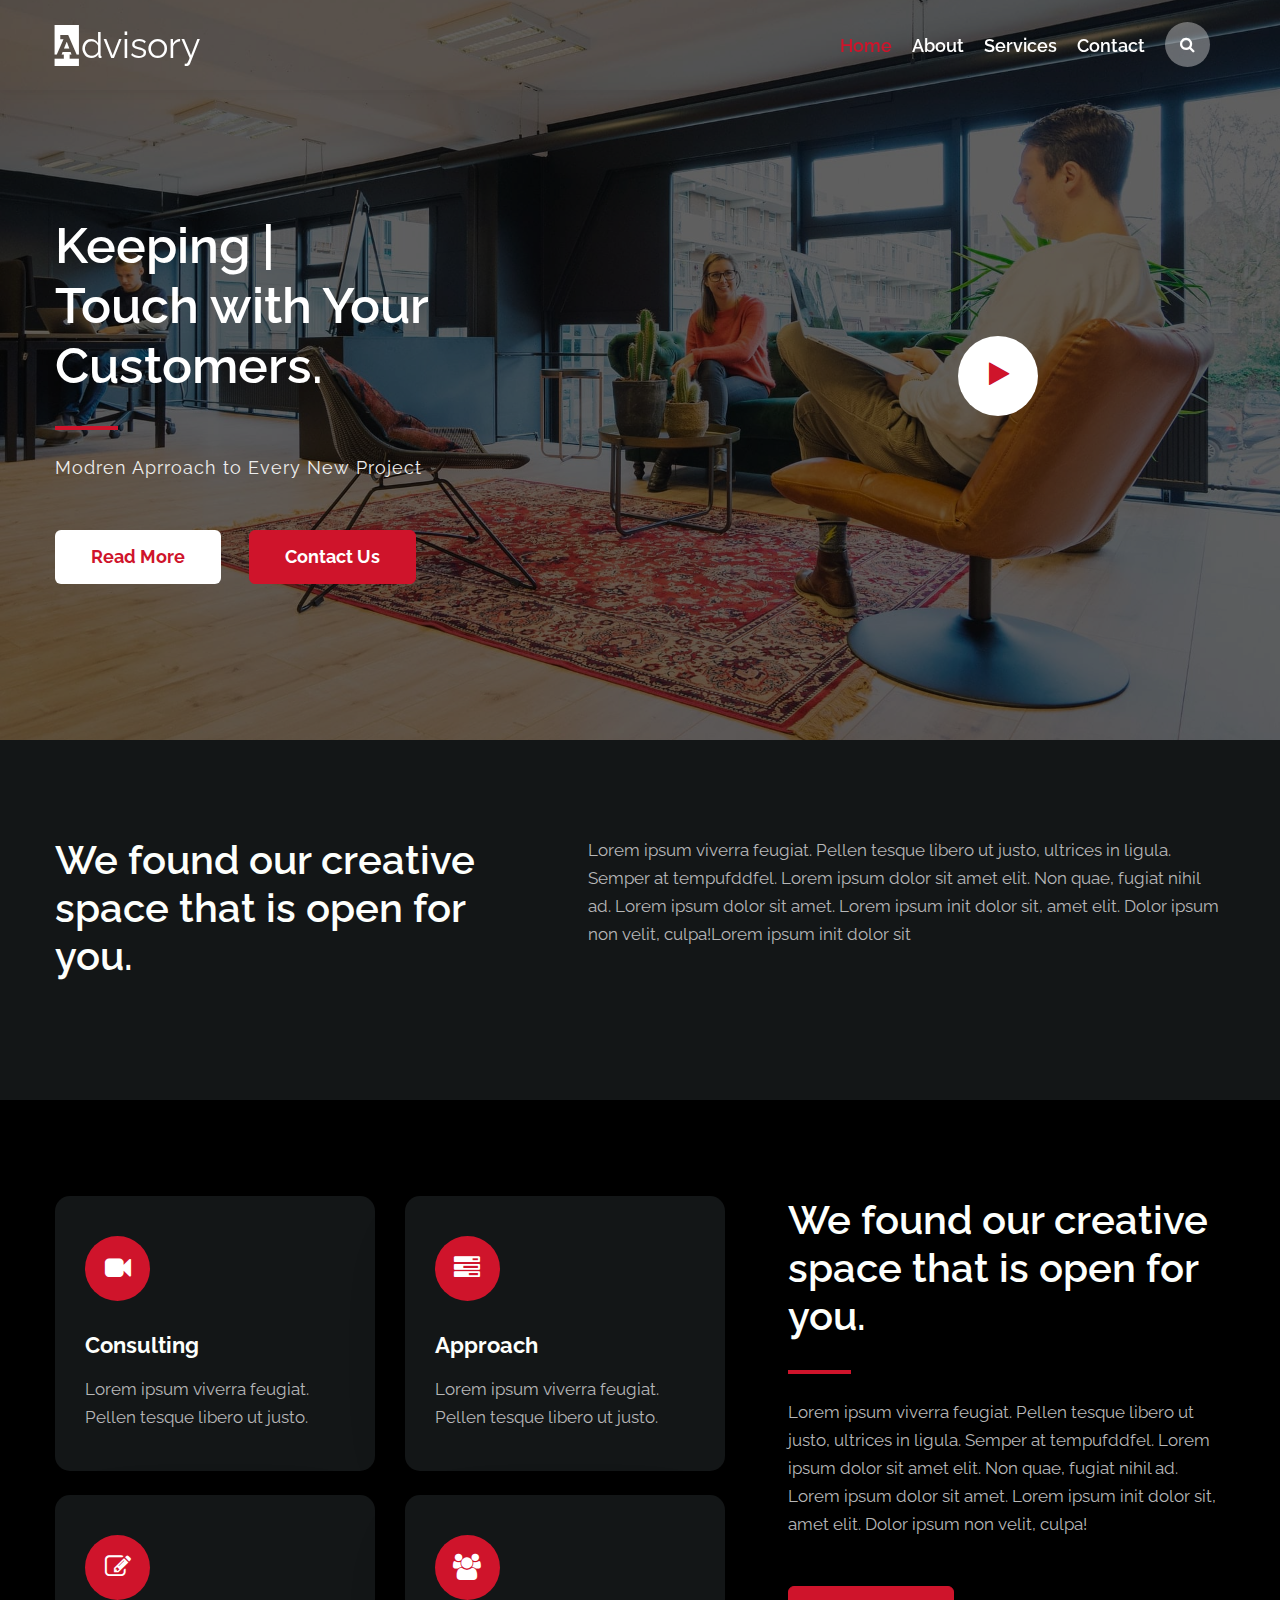
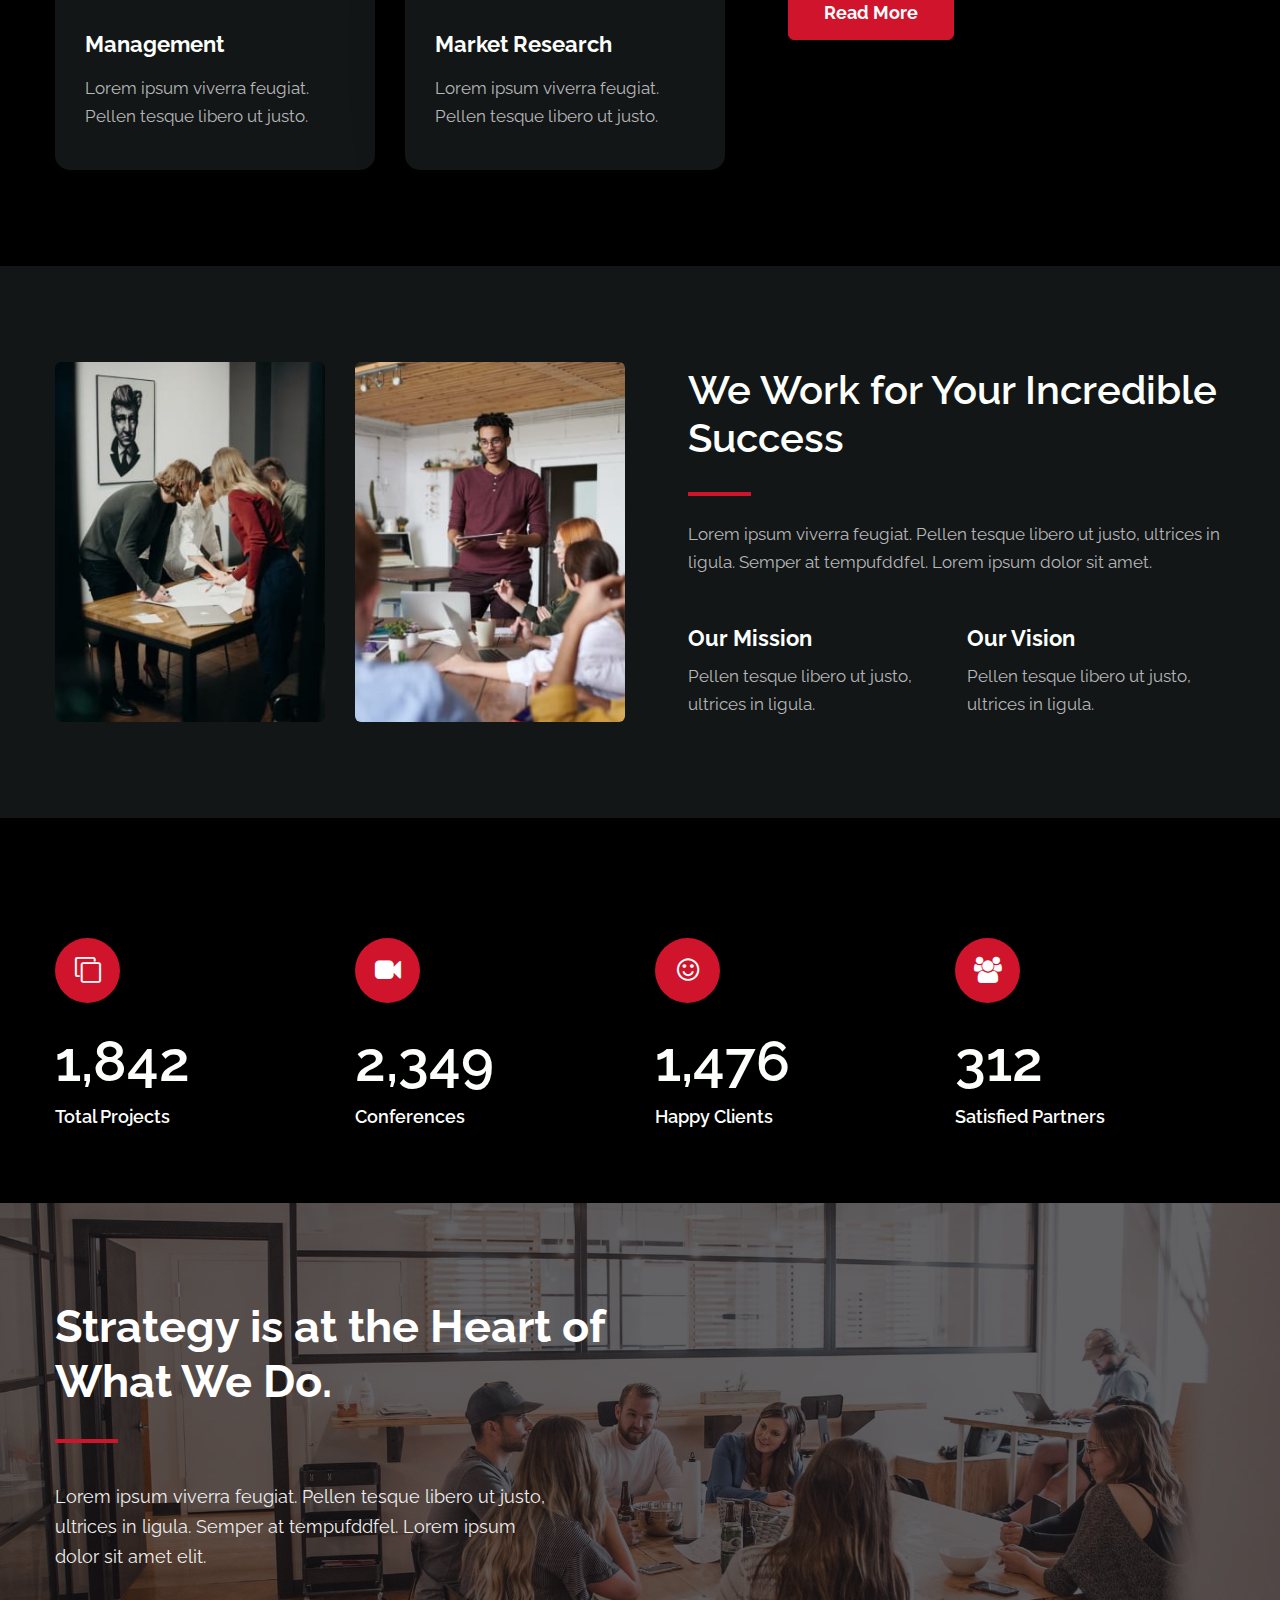
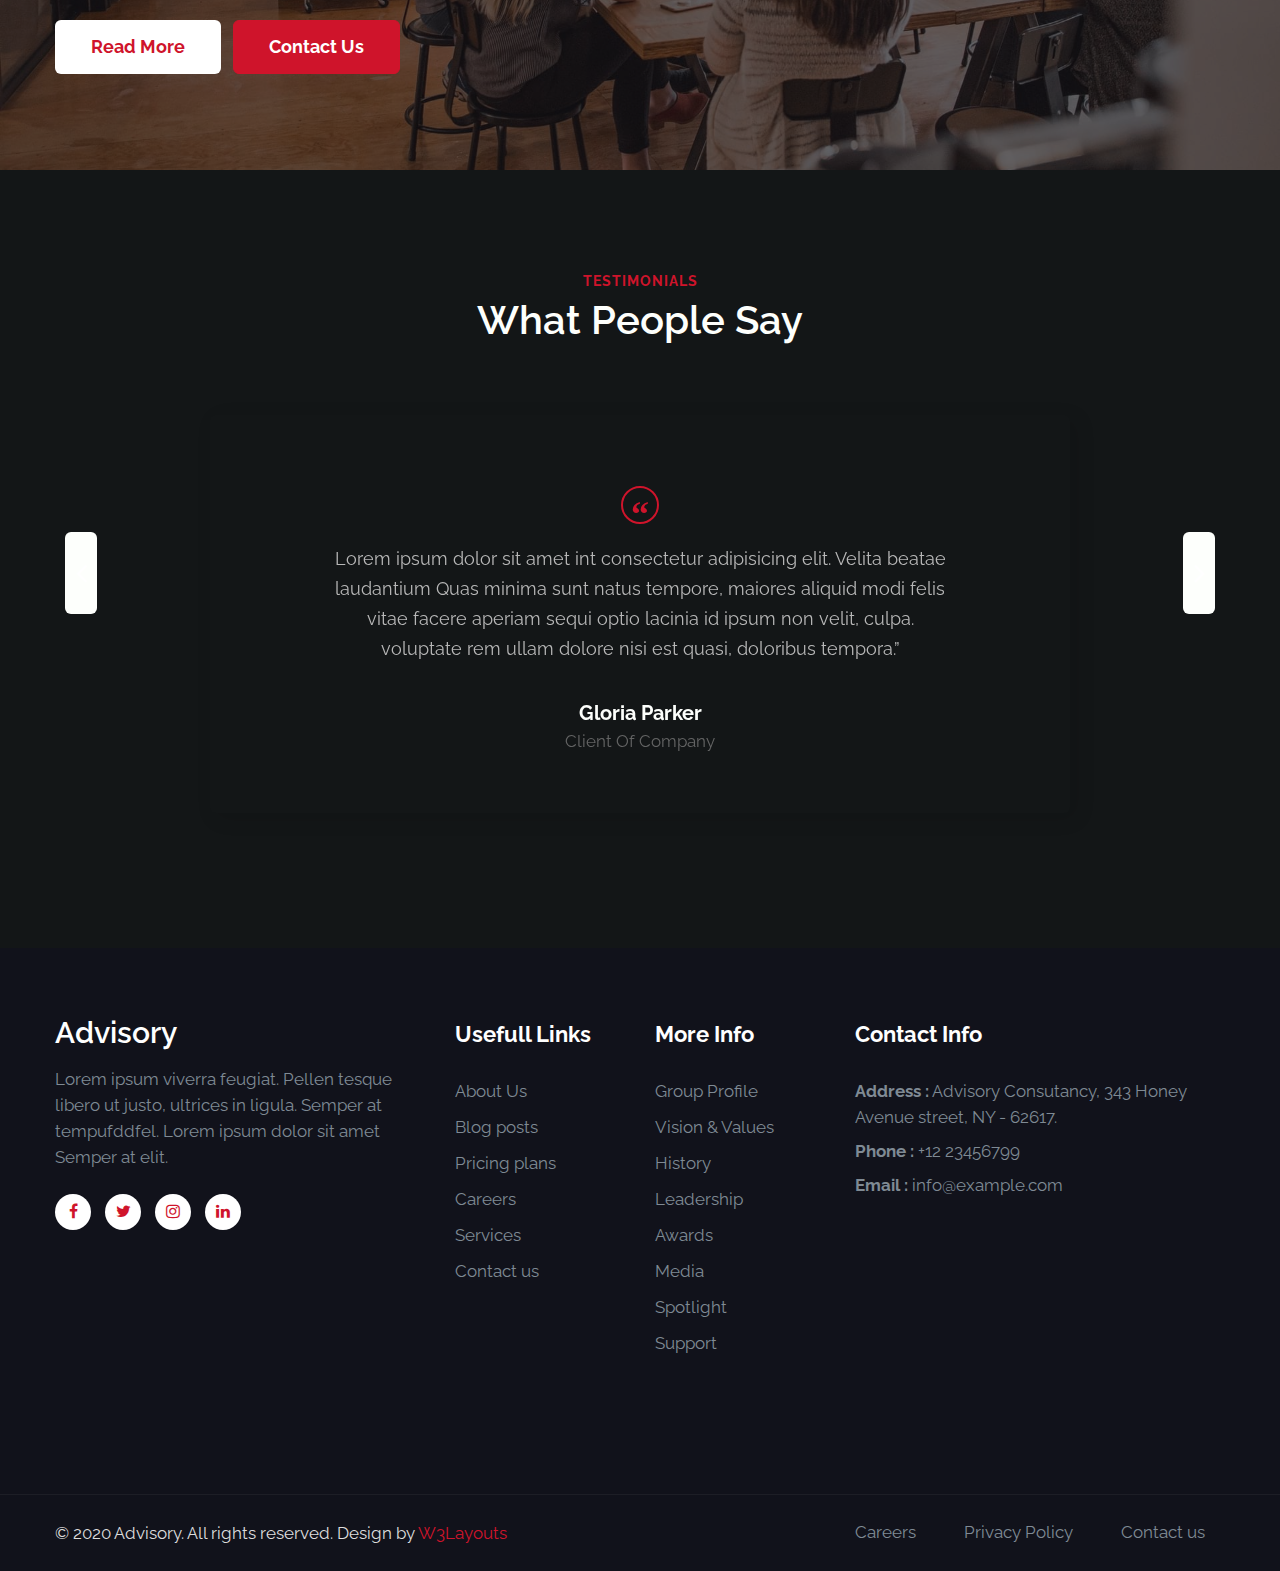
==== index.html @ 27f03f04 "se comenta la area de post" ====
<!--
Author: W3layouts
Author URL: http://w3layouts.com
-->
<!doctype html>
<html lang="en" data-theme="dark">

<head>
    <!-- Required meta tags -->
    <meta charset="utf-8">
    <meta name="viewport" content="width=device-width, initial-scale=1, shrink-to-fit=no">
    <title>Advisory a Corporate Category Bootstrap Responsive Website Template - Home : W3Layouts</title>
    <!--/google-fonts-->
    <link href="//fonts.googleapis.com/css2?family=Raleway:ital,wght@0,400;0,600;0,700;1,300;1,500&display=swap"
        rel="stylesheet">
    <link href="//fonts.googleapis.com/css2?family=Saira+Stencil+One&display=swap" rel="stylesheet">
    <link href="//fonts.googleapis.com/css2?family=Zilla+Slab+Highlight:wght@700&display=swap" rel="stylesheet">
    <!--//google-fonts-->
    <!-- Template CSS -->
    <link rel="stylesheet" href="assets/css/style-starter.css">

</head>

<body>
    <!--header-->
    <header id="site-header" class="fixed-top">
        <div class="container">
            <nav class="navbar navbar-expand-lg stroke px-0">
                <h1> <a class="navbar-brand" href="index.html">
                        <span class="hny-log">A</span>dvisory
                    </a></h1>
                <!-- if logo is image enable this   
    <a class="navbar-brand" href="#index.html">
        <img src="image-path" alt="Your logo" title="Your logo" style="height:35px;" />
    </a> -->
                <button class="navbar-toggler  collapsed bg-gradient" type="button" data-toggle="collapse"
                    data-target="#navbarTogglerDemo02" aria-controls="navbarTogglerDemo02" aria-expanded="false"
                    aria-label="Toggle navigation">
                    <span class="navbar-toggler-icon fa icon-expand fa-bars"></span>
                    <span class="navbar-toggler-icon fa icon-close fa-times"></span>
                </button>

                <div class="collapse navbar-collapse" id="navbarTogglerDemo02">
                    <ul class="navbar-nav ml-auto">
                        <li class="nav-item active">
                            <a class="nav-link" href="index.html">Home <span class="sr-only">(current)</span></a>
                        </li>
                        <li class="nav-item">
                            <a class="nav-link" href="about.html">About</a>
                        </li>
                        <li class="nav-item">
                            <a class="nav-link" href="services.html">Services</a>
                        </li>
                      
                        <li class="nav-item">
                            <a class="nav-link" href="contact.html">Contact</a>
                        </li>
                        <!--/search-right-->
                        <div class="search-right">
                            <a href="#search" title="search"><span class="fa fa-search" aria-hidden="true"></span></a>
                            <!-- search popup -->
                            <div id="search" class="pop-overlay">
                                <div class="popup">

                                    <form action="error.html" method="GET" class="search-box">
                                        <input type="search" placeholder="Enter Keyword" name="search"
                                            required="required" autofocus="">
                                        <button type="submit" class="btn"><span class="fa fa-search"
                                                aria-hidden="true"></span></button>
                                    </form>

                                </div>
                                <a class="close" href="#close">×</a>
                            </div>
                            <!-- /search popup -->
                        </div>
                        <!--//search-right-->
                    </ul>
                </div>
                <!-- toggle switch for light and dark theme -->
                <!-- se comenta la linea de cambio de tema, estableciemiedo por defecto el claro-->
                <!--<div class="cont-ser-position">
                    <nav class="navigation">
                        <div class="theme-switch-wrapper">
                            <label class="theme-switch" for="checkbox">
                                <input type="checkbox" id="checkbox">
                                <div class="mode-container">
                                    <i class="gg-sun"></i>
                                    <i class="gg-moon"></i>
                                </div>
                            </label>
                        </div>
                    </nav>
                </div>
            -->
                <!-- //toggle switch for light and dark theme -->
            </nav>
        </div>
    </header>
    <!--/header-->
    <!-- banner section -->
    <section id="home" class="w3l-banner py-5">
        <div class="container py-lg-5 py-md-4 mt-lg-0 mt-5">
            <div class="row align-items-center py-lg-5 py-4 mt-4">
                <div class="col-lg-6 col-sm-12 mt-lg-5">
                    <h3 class="mb-4 title">Keeping <span class="type-js"><span class="text-js">You in</span></span><br>
                        Touch with Your Customers.</h3>
                    <div class="separatorhny"></div>
                    <p>Modren Aprroach to Every New Project</p>

                    <div class="mt-md-5 mt-4 mb-lg-0 mb-4">
                        <a href="about.html" class="btn btn-style btn-white mr-lg-4 mr-sm-3"> Read More</a>
                        <a class="btn btn-primary btn-style" href="contact.html">Contact Us</a>


                    </div>
                </div>
                <div class="col-lg-5 offset-lg-1 col-md-8 col-sm-10 mt-lg-0 mt-5">
                    <div class="banner-play-w3 text-lg-center">
                        <!--//video-->
                        <a href="#small-dialog" class="popup-with-zoom-anim play-view text-center pl-3">
                            <span class="video-play-icon">
                                <span class="fa fa-play"></span>
                            </span>
                        </a>

                        <!-- dialog itself, mfp-hide class is required to make dialog hidden -->
                        <div id="small-dialog" class="zoom-anim-dialog mfp-hide">
                            <iframe src="https://player.vimeo.com/video/326582338" frameborder="0"
                                allow="autoplay; fullscreen" allowfullscreen></iframe>
                        </div>
                        <!--//video-->
                    </div>
                </div>
            </div>
        </div>
        </div>
    </section>
    <!-- //banner section -->
    <!-- /content-1-->
            <div class="content-1 py-5">
                <div class="container py-md-5">
                    <div class="row content-1-grids">
                        <div class="col-lg-5 content-1-left forms-25-info">
                            <div class="header-title">
                                <h3 class="hny-title mb-4">
                                    We found our creative space that is open for you.
                                </h3>
                            </div>
                        </div>
                        <div class="col-lg-7 content-1-right pl-lg-5 mt-lg-0 mt-4">
                            <p class="">Lorem ipsum viverra feugiat. Pellen tesque libero ut justo,
                                ultrices in ligula. Semper at tempufddfel. Lorem ipsum dolor sit amet
                                elit. Non quae, fugiat nihil ad. Lorem ipsum dolor sit amet. Lorem ipsum init
                                dolor sit, amet elit. Dolor ipsum non velit, culpa!Lorem ipsum init dolor sit
                            </p>
                        </div>
                    </div>
                </div>
            </div>
        <!-- //content-1-->
    <section class="w3l-bottom-grids-6 py-5" id="features">
        <div class="container py-lg-5 py-md-4">
            <div class="grids-area-hny main-cont-wthree-fea row">
                <div class="col-lg-7 features-lefthny">
                    <div class="row">
                        <!-- /feature-left-->
                        <div class="col-md-6 grids-feature">
                            <div class="area-box">
                                <span class="fa fa-video-camera"></span>
                                <h4><a href="#feature" class="title-head">Consulting</a></h4>
                                <p class="mt-3">Lorem ipsum viverra feugiat. Pellen tesque libero ut justo.</p>
                            </div>
                        </div>
                        <div class="col-md-6 grids-feature mt-sm-0 mt-4">
                            <div class="area-box">
                                <span class="fa fa-tasks"></span>
                                <h4><a href="#feature" class="title-head">Approach</a></h4>
                                <p class="mt-3">Lorem ipsum viverra feugiat. Pellen tesque libero ut justo.</p>
                            </div>
                        </div>
                        <div class="col-md-6 grids-feature mt-4">
                            <div class="area-box">

                                <span class="fa fa-pencil-square-o"></span>
                                <h4><a href="#feature" class="title-head">Management</a></h4>
                                <p class="mt-3">Lorem ipsum viverra feugiat. Pellen tesque libero ut justo.</p>
                            </div>
                        </div>
                        <div class="col-md-6 grids-feature mt-4">
                            <div class="area-box">

                                <span class="fa fa-users"></span>
                                <h4><a href="#feature" class="title-head">Market Research</a></h4>
                                <p class="mt-3">Lorem ipsum viverra feugiat. Pellen tesque libero ut justo.</p>
                            </div>
                        </div>
                    </div>
                    <!-- //feature-left-->
                </div>
                <div class="col-lg-5 features-rightthny mt-lg-0 mt-5 pl-lg-5">
                    <h3 class="hny-title mb-4">We found our creative space that is open for you.</h3>
                    <div class="separatorhny"></div>
                    <p>Lorem ipsum viverra feugiat. Pellen tesque libero ut justo,
                        ultrices in ligula. Semper at tempufddfel. Lorem ipsum dolor sit amet
                        elit. Non quae, fugiat nihil ad. Lorem ipsum dolor sit amet. Lorem ipsum init
                        dolor sit, amet elit. Dolor ipsum non velit, culpa!</p>
                    <a class="btn btn-primary btn-style mt-md-5 mt-4" href="about.html">Read More</a>
                </div>

            </div>
        </div>
    </section>
    <!-- //bottom-grids-->
    <section class="w3l-servicesblock py-5" id="about">
        <div class="container py-lg-5 py-md-3">
          <div class="row">
            <div class="col-lg-3 col-6 left-wthree-img">
                <img src="assets/images/s1.jpg" alt="" class="img-fluid radius-image">
              </div>
              <div class="col-lg-3 col-6 left-wthree-img">
                <img src="assets/images/s2.jpg" alt="" class="img-fluid radius-image">
              </div>
            <div class="col-lg-6 about-right-faq align-self mt-lg-0 mt-sm-5 mt-4 pl-lg-5">
              <h3 class="hny-title mb-4">We Work for Your Incredible Success</h3>
              <div class="separatorhny"></div>
              <p class="">Lorem ipsum viverra feugiat. Pellen tesque libero ut justo,
                ultrices in ligula. Semper at tempufddfel. Lorem ipsum dolor sit amet.</p>
              <div class="two-grids mt-md-0 mt-md-5 mt-4">
                <div class="grids_info">
                  <h4>Our Mission</h4>
                  <p class="">Pellen tesque libero ut justo,
                    ultrices in ligula.</p>
                </div>
                <div class="grids_info">
                  <h4>Our Vision</h4>
                  <p class="">Pellen tesque libero ut justo,
                    ultrices in ligula.</p>
                </div>
              </div>
            </div>
          </div>
        </div>
      </section>
    <!-- stats -->
    <section class="w3_stats py-5" id="stats">
        <div class="container py-md-4">
            <div class="w3-stats">
                <div class="row">
                    <div class="col-md-3 col-6">
                        <div class="counter">
                            <span class="fa fa-clone"></span>
                            <div class="timer count-title count-number mt-3" data-to="15100" data-speed="1500"></div>
                            <p class="count-text">Total Projects</p>
                        </div>
                    </div>
                    <div class="col-md-3 col-6">
                        <div class="counter">
                            <span class="fa fa-video-camera"></span>
                            <div class="timer count-title count-number mt-3" data-to="19256" data-speed="1500"></div>
                            <p class="count-text ">Conferences</p>
                        </div>
                    </div>
                    <div class="col-md-3 col-6">
                        <div class="counter">
                            <span class="fa fa-smile-o"></span>
                            <div class="timer count-title count-number mt-3" data-to="12100" data-speed="1500"></div>
                            <p class="count-text">Happy Clients</p>
                        </div>
                    </div>
                    <div class="col-md-3 col-6">
                        <div class="counter">
                            <span class="fa fa-users"></span>
                            <div class="timer count-title count-number mt-3" data-to="2560" data-speed="1500"></div>
                            <p class="count-text">Satisfied
                                Partners</p>
                        </div>
                    </div>
                </div>
            </div>
        </div>
    </section>
    <!-- //stats -->
    <!--blog post-->
    <!--comento blogpost debido a que no tiene ninguna funcionalidad ya que esta ligada a la funcion del cms de wordpress-->
    <!--
    <div class="w3l-homeblog py-5" id="homeblog">
        <div class="container py-lg-5 py-md-4">
            <h6 class="sub-titlehny text-center">Blog posts</h6>
            <h3 class="hny-title mb-md-5 mb-4 pb-md-0 pb-2 text-center">Take Charge Of Your Life</h3>
            <div class="row top-pics">
                <div class="col-lg-6 col-md-6">
                    <div class="top-pic1">
                        <div class="card-body blog-details">
                            <p>News</p>
                            <a href="blog-single.html" class="blog-desc">We Work for Your Incredible Success
                            </a>
                            <div class="author align-items-center">
                                <img src="assets/images/admin.jpg" alt="" class="img-fluid rounded-circle">
                                <ul class="blog-meta">
                                    <li class="meta-item blog-lesson">
                                        <span class="meta-value"> Aug 13, 2020 </span>. <span
                                            class="meta-value ml-2"><span class="fa fa-clock-o"></span> 1 min</span>
                                    </li>
                                </ul>
                            </div>
                        </div>
                    </div>
                </div>
                <div class="col-lg-6 mt-md-0 mt-4">
                    <div class="row">
                        <div class="col-md-6 top-1">
                            <div class="top-pic2">
                                <div class="card-body blog-details">
                                    <p>News</p>
                                    <a href="blog-single.html" class="blog-desc">Lorem ipsum dolor sit amet
                                    </a>
                                    <div class="author align-items-center">
                                        <img src="assets/images/admin.jpg" alt="" class="img-fluid rounded-circle">
                                        <ul class="blog-meta">
                                            <li class="meta-item blog-lesson">
                                                <span class="meta-value"> Aug 13, 2020 </span>. <span
                                                    class="meta-value ml-2"><span class="fa fa-clock-o"></span> 1
                                                    min</span>
                                            </li>
                                        </ul>
                                    </div>
                                </div>
                            </div>
                        </div>
                        <div class="col-md-6 top-1 mt-md-0 mt-4">
                            <div class="top-pic3">
                                <div class="card-body blog-details">
                                    <p>News</p>
                                    <a href="blog-single.html" class="blog-desc">Lorem ipsum dolor sit amet
                                    </a>
                                    <div class="author align-items-center">
                                        <img src="assets/images/admin.jpg" alt="" class="img-fluid rounded-circle">
                                        <ul class="blog-meta">
                                            <li class="meta-item blog-lesson">
                                                <span class="meta-value"> Aug 13, 2020 </span>. <span
                                                    class="meta-value ml-2"><span class="fa fa-clock-o"></span> 1
                                                    min</span>
                                            </li>
                                        </ul>
                                    </div>
                                </div>
                            </div>
                        </div>
                    </div>
                </div>

                <div class="readhny-btm text-center mx-auto mt-md-4">
                    <a class="btn btn-primary btn-style mt-md-5 mt-4" href="about.html">Read More</a>
                </div>
            </div>
        </div>
    </div>
-->
        <!-- middle -->
        <div class="middle py-5">
            <div class="container py-md-4">
                <div class="welcome-left text-left py-lg-4">
                    <h3 class="hny-title mb-4">Strategy is at the
                        Heart of What We Do.</h3>
                    <div class="separatorhny"></div>
                    <p class="pr-lg-5 mr-lg-5">Lorem ipsum viverra feugiat. Pellen tesque libero ut justo, ultrices in
                        ligula. Semper at
                        tempufddfel. Lorem ipsum dolor sit amet elit.</p>
                    <a href="about.html" class="btn btn-style btn-white mt-sm-5 mt-4 mr-2">Read More</a>
                    <a href="contact.html" class="btn btn-style btn-primary mt-sm-5 mt-4">Contact Us</a>
                </div>
            </div>
        </div>
        <!-- //middle -->
    <!-- testimonials -->
    <section class="w3l-clients-1" id="testimonials">
        <!-- /grids -->
        <div class="cusrtomer-layout py-5">
            <div class="container py-lg-5 py-md-4">
                <div class="heading align-self text-center">
                    <h6 class="sub-titlehny">Testimonials</h6>
                    <h3 class="hny-title mb-md-5 mb-4">What People Say</h3>
                </div>
                <!-- /grids -->
                <div class="testimonial-row">
                    <div id="owl-demo1" class="owl-two owl-carousel owl-theme mb-md-3 mb-sm-5 mb-4">
                        <div class="item">
                            <div class="testimonial-content">
                                <div class="testimonial">
                                    <div class="test-img">
                                        <img src="assets/images/team1.jpg" class="img-fluid" alt="client-img">
                                    </div>
                                    <blockquote>
                                        <q>Lorem ipsum dolor sit amet int consectetur adipisicing elit. Velita beatae
                                            laudantium Quas minima sunt natus tempore, maiores aliquid modi felis vitae
                                            facere aperiam sequi optio lacinia id ipsum non velit, culpa.
                                            voluptate rem ullam dolore nisi est quasi, doloribus tempora.</q>
                                    </blockquote>
                                    <div class="testi-des">
                                        <div class="peopl align-self">
                                            <h3>Gloria Parker</h3>
                                            <p class="indentity">Client Of Company </p>
                                        </div>
                                    </div>
                                </div>
                            </div>
                        </div>
                        <div class="item">
                            <div class="testimonial-content">
                                <div class="testimonial">
                                    <div class="test-img"><img src="assets/images/team2.jpg" class="img-fluid"
                                            alt="client-img">
                                    </div>
                                    <blockquote>
                                        <q>Lorem ipsum dolor sit amet int consectetur adipisicing elit. Velita beatae
                                            laudantium Quas minima sunt natus tempore, maiores aliquid modi felis vitae
                                            facere aperiam sequi optio lacinia id ipsum non velit, culpa.
                                            voluptate rem ullam dolore nisi est quasi, doloribus tempora.</q>
                                    </blockquote>
                                    <div class="testi-des">
                                        <div class="peopl align-self">
                                            <h3>Tommy sakura</h3>
                                            <p class="indentity">Client Of Company </p>
                                        </div>
                                    </div>
                                </div>
                            </div>
                        </div>
                        <div class="item">
                            <div class="testimonial-content">
                                <div class="testimonial">
                                    <div class="test-img"><img src="assets/images/team3.jpg" class="img-fluid"
                                            alt="client-img">
                                    </div>
                                    <blockquote>
                                        <q>Lorem ipsum dolor sit amet int consectetur adipisicing elit. Velita beatae
                                            laudantium Quas minima sunt natus tempore, maiores aliquid modi felis vitae
                                            facere aperiam sequi optio lacinia id ipsum non velit, culpa.
                                            voluptate rem ullam dolore nisi est quasi, doloribus tempora.</q>
                                    </blockquote>
                                    <div class="testi-des">
                                        <div class="peopl align-self">
                                            <h3>Bruce Bailey </h3>
                                            <p class="indentity">Client Of Company </p>
                                        </div>
                                    </div>
                                </div>
                            </div>
                        </div>
                        <div class="item">
                            <div class="testimonial-content">
                                <div class="testimonial">
                                    <div class="test-img"><img src="assets/images/team4.jpg" class="img-fluid"
                                            alt="client-img">
                                    </div>
                                    <blockquote>
                                        <q>Lorem ipsum dolor sit amet int consectetur adipisicing elit. Velita beatae
                                            laudantium Quas minima sunt natus tempore, maiores aliquid modi felis vitae
                                            facere aperiam sequi optio lacinia id ipsum non velit, culpa.
                                            voluptate rem ullam dolore nisi est quasi, doloribus tempora.</q>
                                    </blockquote>
                                    <div class="testi-des">
                                        <div class="peopl align-self">
                                            <h3>Ruth Edwards</h3>
                                            <p class="indentity">Client Of Company </p>
                                        </div>
                                    </div>
                                </div>
                            </div>
                        </div>
                    </div>
                </div>
            </div>
            <!-- /grids -->
        </div>
        <!-- //grids -->
    </section>
    <!-- //testimonials -->

    <!-- footer -->
    <section class="w3l-footer-29-main">
        <div class="footer-29 py-5">
            <div class="container py-lg-4">
                <div class="row footer-top-29">
                    <div class="col-lg-4 col-md-6 col-sm-7 footer-list-29 footer-1 pr-lg-5">
                        <div class="footer-logo mb-3">
                            <a class="navbar-brand" href="index.html">Advisory</a>
                        </div>
                        <p>Lorem ipsum viverra feugiat. Pellen tesque libero ut justo, ultrices in ligula. Semper at
                            tempufddfel. Lorem ipsum dolor sit amet Semper at elit.</p>
                        <div class="main-social-footer-29 mt-4">
                            <a href="#facebook" class="facebook"><span class="fa fa-facebook"></span></a>
                            <a href="#twitter" class="twitter"><span class="fa fa-twitter"></span></a>
                            <a href="#instagram" class="instagram"><span class="fa fa-instagram"></span></a>
                            <a href="#linkedin" class="linkedin"><span class="fa fa-linkedin"></span></a>
                        </div>
                    </div>
                    <div class="col-lg-2 col-md-6 col-sm-5 col-6 footer-list-29 footer-2 mt-sm-0 mt-5">

                        <ul>
                            <h6 class="footer-title-29">Usefull Links</h6>
                            <li><a href="about.html">About Us</a></li>
                            <li><a href="blog.html"> Blog posts</a></li>
                            <li><a href="#pricing"> Pricing plans</a></li>
                            <li><a href="#careers"> Careers</a></li>
                            <li><a href="services.html">Services</a></li>
                            <li><a href="contact.html">Contact us</a></li>
                        </ul>
                    </div>
                    <div class="col-lg-2 col-md-6 col-sm-5 col-6 footer-list-29 footer-3 mt-lg-0 mt-5">
                        <h6 class="footer-title-29">More Info</h6>
                        <ul>
                            <li><a href="#profile">Group Profile</a></li>
                            <li><a href="#vision">Vision & Values</a></li>
                            <li><a href="#history">History</a></li>
                            <li><a href="#leader">Leadership</a></li>
                            <li><a href="#award">Awards</a></li>
                            <li><a href="#media"> Media</a></li>
                            <li><a href="#spotlight">Spotlight</a></li>
                            <li><a href="#support"> Support</a></li>
                        </ul>

                    </div>
                    <div class="col-lg-4 col-md-6 col-sm-7 footer-list-29 footer-4 mt-lg-0 mt-5">
                        <h6 class="footer-title-29">Contact Info </h6>
                        <p><strong>Address :</strong> Advisory Consutancy, 343 Honey Avenue street, NY - 62617.</p>
                        <p class="my-2"><strong>Phone :</strong> <a href="tel:+12 23456799">+12 23456799</a></p>
                        <p><strong>Email :</strong> <a href="mailto:info@example.com">info@example.com</a></p>

                        <div class="map-iframe-ft mt-4">
                            <iframe
                                src="https://www.google.com/maps/embed?pb=!1m18!1m12!1m3!1d317718.69319292053!2d-0.3817765050863085!3d51.528307984912544!2m3!1f0!2f0!3f0!3m2!1i1024!2i768!4f13.1!3m3!1m2!1s0x47d8a00baf21de75%3A0x52963a5addd52a99!2sLondon%2C+UK!5e0!3m2!1sen!2spl!4v1562654563739!5m2!1sen!2spl"
                                width="100%" height="400" frameborder="0" style="border: 0px;"
                                allowfullscreen=""></iframe>
                        </div>
                    </div>
                </div>
            </div>
        </div>
    </section>
    <!-- //footer -->

    <!-- copyright -->
    <section class="w3l-copyright">
        <div class="container">
            <div class="row bottom-copies">
                <p class="col-lg-8 copy-footer-29">© 2020 Advisory. All rights reserved. Design by <a
                        href="https://w3layouts.com/" target="_blank">
                        W3Layouts</a></p>

                <div class="col-lg-4 footer-list-29">
                    <ul class="d-flex text-lg-right">
                        <li><a href="#careers"> Careers</a></li>
                        <li class="mx-lg-5 mx-md-4 mx-3"><a href="#privacymy-lg-0 my-4">Privacy Policy</a></li>
                        <li><a href="contact.html">Contact us</a></li>
                    </ul>
                </div>

            </div>
        </div>

        <!-- move top -->
        <button onclick="topFunction()" id="movetop" title="Go to top">
            &#10548;
        </button>
        <script>
            // When the user scrolls down 20px from the top of the document, show the button
            window.onscroll = function () {
                scrollFunction()
            };

            function scrollFunction() {
                if (document.body.scrollTop > 20 || document.documentElement.scrollTop > 20) {
                    document.getElementById("movetop").style.display = "block";
                } else {
                    document.getElementById("movetop").style.display = "none";
                }
            }

            // When the user clicks on the button, scroll to the top of the document
            function topFunction() {
                document.body.scrollTop = 0;
                document.documentElement.scrollTop = 0;
            }
        </script>
        <!-- /move top -->
    </section>
    <!-- //copyright -->

    <script src="assets/js/jquery-3.3.1.min.js"></script> <!-- Common jquery plugin -->

    <script src="assets/js/theme-change.js"></script><!-- theme switch js (light and dark)-->

    <script>
        function autoType(elementClass, typingSpeed) {
            var thhis = $(elementClass);
            thhis.css({
                "position": "relative",
                "display": "inline-block"
            });
            thhis.prepend('<div class="cursor" style="right: initial; left:0;"></div>');
            thhis = thhis.find(".text-js");
            var text = thhis.text().trim().split('');
            var amntOfChars = text.length;
            var newString = "";
            thhis.text("|");
            setTimeout(function () {
                thhis.css("opacity", 1);
                thhis.prev().removeAttr("style");
                thhis.text("");
                for (var i = 0; i < amntOfChars; i++) {
                    (function (i, char) {
                        setTimeout(function () {
                            newString += char;
                            thhis.text(newString);
                        }, i * typingSpeed);
                    })(i + 1, text[i]);
                }
            }, 1500);
        }

        $(document).ready(function () {
            // Now to start autoTyping just call the autoType function with the 
            // class of outer div
            // The second paramter is the speed between each letter is typed.   
            autoType(".type-js", 200);
        });
    </script>
    <!-- magnific popup -->
    <script src="assets/js/jquery.magnific-popup.min.js"></script>
    <script>
        $(document).ready(function () {
            $('.popup-with-zoom-anim').magnificPopup({
                type: 'inline',

                fixedContentPos: false,
                fixedBgPos: true,

                overflowY: 'auto',

                closeBtnInside: true,
                preloader: false,

                midClick: true,
                removalDelay: 300,
                mainClass: 'my-mfp-zoom-in'
            });

            $('.popup-with-move-anim').magnificPopup({
                type: 'inline',

                fixedContentPos: false,
                fixedBgPos: true,

                overflowY: 'auto',

                closeBtnInside: true,
                preloader: false,

                midClick: true,
                removalDelay: 300,
                mainClass: 'my-mfp-slide-bottom'
            });
        });
    </script>
    <!-- //magnific popup -->
    <!-- /counter-->
    <script src="assets/js/counter.js"></script>
    <!-- //counter-->
    <script src="assets/js/owl.carousel.js"></script><!-- owl carousel -->
    <!-- script for tesimonials carousel slider -->
    <script>
        $(document).ready(function () {
            $("#owl-demo1").owlCarousel({
                loop: true,
                margin: 20,
                nav: false,
                responsiveClass: true,
                responsive: {
                    0: {
                        items: 1,
                        nav: false
                    },
                    1000: {
                        items: 1,
                        nav: false,
                        loop: false
                    }
                }
            })
        })
    </script>
    <!-- //script for tesimonials carousel slider -->

    <!--/MENU-JS-->
    <script>
        $(window).on("scroll", function () {
            var scroll = $(window).scrollTop();

            if (scroll >= 80) {
                $("#site-header").addClass("nav-fixed");
            } else {
                $("#site-header").removeClass("nav-fixed");
            }
        });

        //Main navigation Active Class Add Remove
        $(".navbar-toggler").on("click", function () {
            $("header").toggleClass("active");
        });
        $(document).on("ready", function () {
            if ($(window).width() > 991) {
                $("header").removeClass("active");
            }
            $(window).on("resize", function () {
                if ($(window).width() > 991) {
                    $("header").removeClass("active");
                }
            });
        });
    </script>
    <!--//MENU-JS-->

    <!-- disable body scroll which navbar is in active -->
    <script>
        $(function () {
            $('.navbar-toggler').click(function () {
                $('body').toggleClass('noscroll');
            })
        });
    </script>
    <!-- //disable body scroll which navbar is in active -->

    <!--bootstrap-->
    <script src="assets/js/bootstrap.min.js"></script>
    <!-- //bootstrap-->

</body>

</html>
---- assets/css/style-starter.css ----
@charset "UTF-8";

/*--
Author: W3layouts
Author URL: http://w3layouts.com
--*/
/*!
 * Bootstrap v4.4.1 (https://getbootstrap.com/)
 * Copyright 2011-2019 The Bootstrap Authors
 * Copyright 2011-2019 Twitter, Inc.
 * Licensed under MIT (https://github.com/twbs/bootstrap/blob/master/LICENSE)
 */
:root {
  --blue: #007bff;
  --indigo: #6610f2;
  --purple: #6f42c1;
  --pink: #e83e8c;
  --primary: #cf142b;
  --orange: #fd7e14;
  --yellow: #ffc107;
  --green: #28a745;
  --teal: #20c997;
  --cyan: #17a2b8;
  --white: #fff;
  --gray: #6c757d;
  --gray-dark: #343a40;
  --success: #28a745;
  --info: #17a2b8;
  --warning: #ffc107;
  --danger: #dc3545;
  --light: #f8f9fa;
  --dark: #343a40;
  --breakpoint-xs: 0;
  --breakpoint-sm: 576px;
  --breakpoint-md: 768px;
  --breakpoint-lg: 992px;
  --breakpoint-xl: 1200px;
  --font-family-sans-serif: -apple-system, BlinkMacSystemFont, "Segoe UI", Roboto, "Helvetica Neue", Arial, "Noto Sans", sans-serif, "Apple Color Emoji", "Segoe UI Emoji", "Segoe UI Symbol", "Noto Color Emoji";
  --font-family-monospace: SFMono-Regular, Menlo, Monaco, Consolas, "Liberation Mono", "Courier New", monospace;
}

*,
*::before,
*::after {
  box-sizing: border-box;
}

html {
  font-family: sans-serif;
  line-height: 1.15;
  -webkit-text-size-adjust: 100%;
  -webkit-tap-highlight-color: rgba(0, 0, 0, 0);
}

article,
aside,
figcaption,
figure,
footer,
header,
hgroup,
main,
nav,
section {
  display: block;
}

body {
  margin: 0;
  font-family: -apple-system, BlinkMacSystemFont, "Segoe UI", Roboto, "Helvetica Neue", Arial, "Noto Sans", sans-serif, "Apple Color Emoji", "Segoe UI Emoji", "Segoe UI Symbol", "Noto Color Emoji";
  font-size: 1rem;
  font-weight: 400;
  line-height: 1.5;
  color: #212529;
  text-align: left;
  background-color: #000;
}

[tabindex="-1"]:focus:not(:focus-visible) {
  outline: 0 !important;
}

hr {
  box-sizing: content-box;
  height: 0;
  overflow: visible;
}

h1,
h2,
h3,
h4,
h5,
h6 {
  margin-top: 0;
  margin-bottom: 0.5rem;
}

p {
  margin-top: 0;
  margin-bottom: 1rem;
}

abbr[title],
abbr[data-original-title] {
  text-decoration: underline;
  -webkit-text-decoration: underline dotted;
  text-decoration: underline dotted;
  cursor: help;
  border-bottom: 0;
  -webkit-text-decoration-skip-ink: none;
  text-decoration-skip-ink: none;
}

address {
  margin-bottom: 1rem;
  font-style: normal;
  line-height: inherit;
}

ol,
ul,
dl {
  margin-top: 0;
  margin-bottom: 1rem;
}

ol ol,
ul ul,
ol ul,
ul ol {
  margin-bottom: 0;
}

dt {
  font-weight: 600;
}

dd {
  margin-bottom: .5rem;
  margin-left: 0;
}

blockquote {
  margin: 0 0 1rem;
}

b,
strong {
  font-weight: bolder;
}

small {
  font-size: 80%;
}

sub,
sup {
  position: relative;
  font-size: 75%;
  line-height: 0;
  vertical-align: baseline;
}

sub {
  bottom: -.25em;
}

sup {
  top: -.5em;
}

a {
  color: var(--primary);
  text-decoration: none;
  background-color: transparent;
}

a:hover {
  color: #208c60;
  text-decoration: underline;
}

a:not([href]) {
  color: inherit;
  text-decoration: none;
}

a:not([href]):hover {
  color: inherit;
  text-decoration: none;
}

pre,
code,
kbd,
samp {
  font-family: SFMono-Regular, Menlo, Monaco, Consolas, "Liberation Mono", "Courier New", monospace;
  font-size: 1em;
}

pre {
  margin-top: 0;
  margin-bottom: 1rem;
  overflow: auto;
}

figure {
  margin: 0 0 1rem;
}

img {
  vertical-align: middle;
  border-style: none;
}

svg {
  overflow: hidden;
  vertical-align: middle;
}

table {
  border-collapse: collapse;
}

caption {
  padding-top: 0.75rem;
  padding-bottom: 0.75rem;
  color: #6c757d;
  text-align: left;
  caption-side: bottom;
}

th {
  text-align: inherit;
}

label {
  display: inline-block;
  margin-bottom: 0.5rem;
}

button {
  border-radius: 0;
}

button:focus {
  outline: 1px dotted;
  outline: 5px auto -webkit-focus-ring-color;
}

input,
button,
select,
optgroup,
textarea {
  margin: 0;
  font-family: inherit;
  font-size: inherit;
  line-height: inherit;
}

button,
input {
  overflow: visible;
}

button,
select {
  text-transform: none;
}

select {
  word-wrap: normal;
}

button,
[type="button"],
[type="reset"],
[type="submit"] {
  -webkit-appearance: button;
}

button:not(:disabled),
[type="button"]:not(:disabled),
[type="reset"]:not(:disabled),
[type="submit"]:not(:disabled) {
  cursor: pointer;
}

button::-moz-focus-inner,
[type="button"]::-moz-focus-inner,
[type="reset"]::-moz-focus-inner,
[type="submit"]::-moz-focus-inner {
  padding: 0;
  border-style: none;
}

input[type="radio"],
input[type="checkbox"] {
  box-sizing: border-box;
  padding: 0;
}

input[type="date"],
input[type="time"],
input[type="datetime-local"],
input[type="month"] {
  -webkit-appearance: listbox;
}

textarea {
  overflow: auto;
  resize: vertical;
}

fieldset {
  min-width: 0;
  padding: 0;
  margin: 0;
  border: 0;
}

legend {
  display: block;
  width: 100%;
  max-width: 100%;
  padding: 0;
  margin-bottom: .5rem;
  font-size: 1.5rem;
  line-height: inherit;
  color: inherit;
  white-space: normal;
}

@media (max-width: 1200px) {
  legend {
    font-size: calc(1.275rem + 0.3vw);
  }
}

progress {
  vertical-align: baseline;
}

[type="number"]::-webkit-inner-spin-button,
[type="number"]::-webkit-outer-spin-button {
  height: auto;
}

[type="search"] {
  outline-offset: -2px;
  -webkit-appearance: none;
}

[type="search"]::-webkit-search-decoration {
  -webkit-appearance: none;
}

::-webkit-file-upload-button {
  font: inherit;
  -webkit-appearance: button;
}

output {
  display: inline-block;
}

summary {
  display: list-item;
  cursor: pointer;
}

template {
  display: none;
}

[hidden] {
  display: none !important;
}

h1,
h2,
h3,
h4,
h5,
h6,
.h1,
.h2,
.h3,
.h4,
.h5,
.h6 {
  margin-bottom: 0.5rem;
  font-weight: 400;
  line-height: 28px;
}

h1,
.h1 {
  font-size: 2.5rem;
}

@media (max-width: 1200px) {

  h1,
  .h1 {
    font-size: calc(1.375rem + 1.5vw);
  }
}

h2,
.h2 {
  font-size: 2rem;
}

@media (max-width: 1200px) {

  h2,
  .h2 {
    font-size: calc(1.325rem + 0.9vw);
  }
}

h3,
.h3 {
  font-size: 1.75rem;
}

@media (max-width: 1200px) {

  h3,
  .h3 {
    font-size: calc(1.3rem + 0.6vw);
  }
}

h4,
.h4 {
  font-size: 1.5rem;
}

@media (max-width: 1200px) {

  h4,
  .h4 {
    font-size: calc(1.275rem + 0.3vw);
  }
}

h5,
.h5 {
  font-size: 1.25rem;
}

h6,
.h6 {
  font-size: 1rem;
}

.lead {
  font-size: 1.25rem;
  font-weight: 300;
}

.display-1 {
  font-size: 6rem;
  font-weight: 300;
  line-height: 1.2;
}

@media (max-width: 1200px) {
  .display-1 {
    font-size: calc(1.725rem + 5.7vw);
  }
}

.display-2 {
  font-size: 5.5rem;
  font-weight: 300;
  line-height: 1.2;
}

@media (max-width: 1200px) {
  .display-2 {
    font-size: calc(1.675rem + 5.1vw);
  }
}

.display-3 {
  font-size: 4.5rem;
  font-weight: 300;
  line-height: 1.2;
}

@media (max-width: 1200px) {
  .display-3 {
    font-size: calc(1.575rem + 3.9vw);
  }
}

.display-4 {
  font-size: 3.5rem;
  font-weight: 300;
  line-height: 1.2;
}

@media (max-width: 1200px) {
  .display-4 {
    font-size: calc(1.475rem + 2.7vw);
  }
}

hr {
  margin-top: 1rem;
  margin-bottom: 1rem;
  border: 0;
  border-top: 1px solid rgba(0, 0, 0, 0.1);
}

small,
.small {
  font-size: 80%;
  font-weight: 400;
}

mark,
.mark {
  padding: 0.2em;
  background-color: #fcf8e3;
}

.list-unstyled {
  padding-left: 0;
  list-style: none;
}

.list-inline {
  padding-left: 0;
  list-style: none;
}

.list-inline-item {
  display: inline-block;
}

.list-inline-item:not(:last-child) {
  margin-right: 0.5rem;
}

.initialism {
  font-size: 90%;
  text-transform: uppercase;
}

.blockquote {
  margin-bottom: 1rem;
  font-size: 1.25rem;
}

.blockquote-footer {
  display: block;
  font-size: 80%;
  color: #6c757d;
}

.blockquote-footer::before {
  content: "\2014\00A0";
}

.img-fluid {
  max-width: 100%;
  height: auto;
}

.img-thumbnail {
  padding: 0.25rem;
  background-color: #fff;
  border: 1px solid #dee2e6;
  border-radius: 0.25rem;
  max-width: 100%;
  height: auto;
}

.figure {
  display: inline-block;
}

.figure-img {
  margin-bottom: 0.5rem;
  line-height: 1;
}

.figure-caption {
  font-size: 90%;
  color: #6c757d;
}

code {
  font-size: 87.5%;
  color: #e83e8c;
  word-wrap: break-word;
}

a>code {
  color: inherit;
}

kbd {
  padding: 0.2rem 0.4rem;
  font-size: 87.5%;
  color: #fff;
  background-color: #212529;
  border-radius: 0.2rem;
}

kbd kbd {
  padding: 0;
  font-size: 100%;
  font-weight: 600;
}

pre {
  display: block;
  font-size: 87.5%;
  color: #212529;
}

pre code {
  font-size: inherit;
  color: inherit;
  word-break: normal;
}

.pre-scrollable {
  max-height: 340px;
  overflow-y: scroll;
}

.container {
  width: 100%;
  padding-right: 15px;
  padding-left: 15px;
  margin-right: auto;
  margin-left: auto;
}

@media (min-width: 576px) {
  .container {
    max-width: 540px;
  }
}

@media (min-width: 768px) {
  .container {
    max-width: 720px;
  }
}

@media (min-width: 992px) {
  .container {
    max-width: 960px;
  }
}

@media (min-width: 1200px) {
  .container {
    max-width: 1140px;
  }
}

.container-fluid,
.container-sm,
.container-md,
.container-lg,
.container-xl {
  width: 100%;
  padding-right: 15px;
  padding-left: 15px;
  margin-right: auto;
  margin-left: auto;
}

@media (min-width: 576px) {

  .container,
  .container-sm {
    max-width: 540px;
  }
}

@media (min-width: 768px) {

  .container,
  .container-sm,
  .container-md {
    max-width: 720px;
  }
}

@media (min-width: 992px) {

  .container,
  .container-sm,
  .container-md,
  .container-lg {
    max-width: 960px;
  }
}

@media (min-width: 1200px) {

  .container,
  .container-sm,
  .container-md,
  .container-lg,
  .container-xl {
    max-width: 1140px;
  }
}

.row {
  display: flex;
  flex-wrap: wrap;
  margin-right: -15px;
  margin-left: -15px;
}

.no-gutters {
  margin-right: 0;
  margin-left: 0;
}

.no-gutters>.col,
.no-gutters>[class*="col-"] {
  padding-right: 0;
  padding-left: 0;
}

.col-1,
.col-2,
.col-3,
.col-4,
.col-5,
.col-6,
.col-7,
.col-8,
.col-9,
.col-10,
.col-11,
.col-12,
.col,
.col-auto,
.col-sm-1,
.col-sm-2,
.col-sm-3,
.col-sm-4,
.col-sm-5,
.col-sm-6,
.col-sm-7,
.col-sm-8,
.col-sm-9,
.col-sm-10,
.col-sm-11,
.col-sm-12,
.col-sm,
.col-sm-auto,
.col-md-1,
.col-md-2,
.col-md-3,
.col-md-4,
.col-md-5,
.col-md-6,
.col-md-7,
.col-md-8,
.col-md-9,
.col-md-10,
.col-md-11,
.col-md-12,
.col-md,
.col-md-auto,
.col-lg-1,
.col-lg-2,
.col-lg-3,
.col-lg-4,
.col-lg-5,
.col-lg-6,
.col-lg-7,
.col-lg-8,
.col-lg-9,
.col-lg-10,
.col-lg-11,
.col-lg-12,
.col-lg,
.col-lg-auto,
.col-xl-1,
.col-xl-2,
.col-xl-3,
.col-xl-4,
.col-xl-5,
.col-xl-6,
.col-xl-7,
.col-xl-8,
.col-xl-9,
.col-xl-10,
.col-xl-11,
.col-xl-12,
.col-xl,
.col-xl-auto {
  position: relative;
  width: 100%;
  padding-right: 15px;
  padding-left: 15px;
}

.col {
  flex-basis: 0;
  flex-grow: 1;
  max-width: 100%;
}

.row-cols-1>* {
  flex: 0 0 100%;
  max-width: 100%;
}

.row-cols-2>* {
  flex: 0 0 50%;
  max-width: 50%;
}

.row-cols-3>* {
  flex: 0 0 33.33333%;
  max-width: 33.33333%;
}

.row-cols-4>* {
  flex: 0 0 25%;
  max-width: 25%;
}

.row-cols-5>* {
  flex: 0 0 20%;
  max-width: 20%;
}

.row-cols-6>* {
  flex: 0 0 16.66667%;
  max-width: 16.66667%;
}

.col-auto {
  flex: 0 0 auto;
  width: auto;
  max-width: 100%;
}

.col-1 {
  flex: 0 0 8.33333%;
  max-width: 8.33333%;
}

.col-2 {
  flex: 0 0 16.66667%;
  max-width: 16.66667%;
}

.col-3 {
  flex: 0 0 25%;
  max-width: 25%;
}

.col-4 {
  flex: 0 0 33.33333%;
  max-width: 33.33333%;
}

.col-5 {
  flex: 0 0 41.66667%;
  max-width: 41.66667%;
}

.col-6 {
  flex: 0 0 50%;
  max-width: 50%;
}

.col-7 {
  flex: 0 0 58.33333%;
  max-width: 58.33333%;
}

.col-8 {
  flex: 0 0 66.66667%;
  max-width: 66.66667%;
}

.col-9 {
  flex: 0 0 75%;
  max-width: 75%;
}

.col-10 {
  flex: 0 0 83.33333%;
  max-width: 83.33333%;
}

.col-11 {
  flex: 0 0 91.66667%;
  max-width: 91.66667%;
}

.col-12 {
  flex: 0 0 100%;
  max-width: 100%;
}

.order-first {
  order: -1;
}

.order-last {
  order: 13;
}

.order-0 {
  order: 0;
}

.order-1 {
  order: 1;
}

.order-2 {
  order: 2;
}

.order-3 {
  order: 3;
}

.order-4 {
  order: 4;
}

.order-5 {
  order: 5;
}

.order-6 {
  order: 6;
}

.order-7 {
  order: 7;
}

.order-8 {
  order: 8;
}

.order-9 {
  order: 9;
}

.order-10 {
  order: 10;
}

.order-11 {
  order: 11;
}

.order-12 {
  order: 12;
}

.offset-1 {
  margin-left: 8.33333%;
}

.offset-2 {
  margin-left: 16.66667%;
}

.offset-3 {
  margin-left: 25%;
}

.offset-4 {
  margin-left: 33.33333%;
}

.offset-5 {
  margin-left: 41.66667%;
}

.offset-6 {
  margin-left: 50%;
}

.offset-7 {
  margin-left: 58.33333%;
}

.offset-8 {
  margin-left: 66.66667%;
}

.offset-9 {
  margin-left: 75%;
}

.offset-10 {
  margin-left: 83.33333%;
}

.offset-11 {
  margin-left: 91.66667%;
}

@media (min-width: 576px) {
  .col-sm {
    flex-basis: 0;
    flex-grow: 1;
    max-width: 100%;
  }

  .row-cols-sm-1>* {
    flex: 0 0 100%;
    max-width: 100%;
  }

  .row-cols-sm-2>* {
    flex: 0 0 50%;
    max-width: 50%;
  }

  .row-cols-sm-3>* {
    flex: 0 0 33.33333%;
    max-width: 33.33333%;
  }

  .row-cols-sm-4>* {
    flex: 0 0 25%;
    max-width: 25%;
  }

  .row-cols-sm-5>* {
    flex: 0 0 20%;
    max-width: 20%;
  }

  .row-cols-sm-6>* {
    flex: 0 0 16.66667%;
    max-width: 16.66667%;
  }

  .col-sm-auto {
    flex: 0 0 auto;
    width: auto;
    max-width: 100%;
  }

  .col-sm-1 {
    flex: 0 0 8.33333%;
    max-width: 8.33333%;
  }

  .col-sm-2 {
    flex: 0 0 16.66667%;
    max-width: 16.66667%;
  }

  .col-sm-3 {
    flex: 0 0 25%;
    max-width: 25%;
  }

  .col-sm-4 {
    flex: 0 0 33.33333%;
    max-width: 33.33333%;
  }

  .col-sm-5 {
    flex: 0 0 41.66667%;
    max-width: 41.66667%;
  }

  .col-sm-6 {
    flex: 0 0 50%;
    max-width: 50%;
  }

  .col-sm-7 {
    flex: 0 0 58.33333%;
    max-width: 58.33333%;
  }

  .col-sm-8 {
    flex: 0 0 66.66667%;
    max-width: 66.66667%;
  }

  .col-sm-9 {
    flex: 0 0 75%;
    max-width: 75%;
  }

  .col-sm-10 {
    flex: 0 0 83.33333%;
    max-width: 83.33333%;
  }

  .col-sm-11 {
    flex: 0 0 91.66667%;
    max-width: 91.66667%;
  }

  .col-sm-12 {
    flex: 0 0 100%;
    max-width: 100%;
  }

  .order-sm-first {
    order: -1;
  }

  .order-sm-last {
    order: 13;
  }

  .order-sm-0 {
    order: 0;
  }

  .order-sm-1 {
    order: 1;
  }

  .order-sm-2 {
    order: 2;
  }

  .order-sm-3 {
    order: 3;
  }

  .order-sm-4 {
    order: 4;
  }

  .order-sm-5 {
    order: 5;
  }

  .order-sm-6 {
    order: 6;
  }

  .order-sm-7 {
    order: 7;
  }

  .order-sm-8 {
    order: 8;
  }

  .order-sm-9 {
    order: 9;
  }

  .order-sm-10 {
    order: 10;
  }

  .order-sm-11 {
    order: 11;
  }

  .order-sm-12 {
    order: 12;
  }

  .offset-sm-0 {
    margin-left: 0;
  }

  .offset-sm-1 {
    margin-left: 8.33333%;
  }

  .offset-sm-2 {
    margin-left: 16.66667%;
  }

  .offset-sm-3 {
    margin-left: 25%;
  }

  .offset-sm-4 {
    margin-left: 33.33333%;
  }

  .offset-sm-5 {
    margin-left: 41.66667%;
  }

  .offset-sm-6 {
    margin-left: 50%;
  }

  .offset-sm-7 {
    margin-left: 58.33333%;
  }

  .offset-sm-8 {
    margin-left: 66.66667%;
  }

  .offset-sm-9 {
    margin-left: 75%;
  }

  .offset-sm-10 {
    margin-left: 83.33333%;
  }

  .offset-sm-11 {
    margin-left: 91.66667%;
  }
}

@media (min-width: 768px) {
  .col-md {
    flex-basis: 0;
    flex-grow: 1;
    max-width: 100%;
  }

  .row-cols-md-1>* {
    flex: 0 0 100%;
    max-width: 100%;
  }

  .row-cols-md-2>* {
    flex: 0 0 50%;
    max-width: 50%;
  }

  .row-cols-md-3>* {
    flex: 0 0 33.33333%;
    max-width: 33.33333%;
  }

  .row-cols-md-4>* {
    flex: 0 0 25%;
    max-width: 25%;
  }

  .row-cols-md-5>* {
    flex: 0 0 20%;
    max-width: 20%;
  }

  .row-cols-md-6>* {
    flex: 0 0 16.66667%;
    max-width: 16.66667%;
  }

  .col-md-auto {
    flex: 0 0 auto;
    width: auto;
    max-width: 100%;
  }

  .col-md-1 {
    flex: 0 0 8.33333%;
    max-width: 8.33333%;
  }

  .col-md-2 {
    flex: 0 0 16.66667%;
    max-width: 16.66667%;
  }

  .col-md-3 {
    flex: 0 0 25%;
    max-width: 25%;
  }

  .col-md-4 {
    flex: 0 0 33.33333%;
    max-width: 33.33333%;
  }

  .col-md-5 {
    flex: 0 0 41.66667%;
    max-width: 41.66667%;
  }

  .col-md-6 {
    flex: 0 0 50%;
    max-width: 50%;
  }

  .col-md-7 {
    flex: 0 0 58.33333%;
    max-width: 58.33333%;
  }

  .col-md-8 {
    flex: 0 0 66.66667%;
    max-width: 66.66667%;
  }

  .col-md-9 {
    flex: 0 0 75%;
    max-width: 75%;
  }

  .col-md-10 {
    flex: 0 0 83.33333%;
    max-width: 83.33333%;
  }

  .col-md-11 {
    flex: 0 0 91.66667%;
    max-width: 91.66667%;
  }

  .col-md-12 {
    flex: 0 0 100%;
    max-width: 100%;
  }

  .order-md-first {
    order: -1;
  }

  .order-md-last {
    order: 13;
  }

  .order-md-0 {
    order: 0;
  }

  .order-md-1 {
    order: 1;
  }

  .order-md-2 {
    order: 2;
  }

  .order-md-3 {
    order: 3;
  }

  .order-md-4 {
    order: 4;
  }

  .order-md-5 {
    order: 5;
  }

  .order-md-6 {
    order: 6;
  }

  .order-md-7 {
    order: 7;
  }

  .order-md-8 {
    order: 8;
  }

  .order-md-9 {
    order: 9;
  }

  .order-md-10 {
    order: 10;
  }

  .order-md-11 {
    order: 11;
  }

  .order-md-12 {
    order: 12;
  }

  .offset-md-0 {
    margin-left: 0;
  }

  .offset-md-1 {
    margin-left: 8.33333%;
  }

  .offset-md-2 {
    margin-left: 16.66667%;
  }

  .offset-md-3 {
    margin-left: 25%;
  }

  .offset-md-4 {
    margin-left: 33.33333%;
  }

  .offset-md-5 {
    margin-left: 41.66667%;
  }

  .offset-md-6 {
    margin-left: 50%;
  }

  .offset-md-7 {
    margin-left: 58.33333%;
  }

  .offset-md-8 {
    margin-left: 66.66667%;
  }

  .offset-md-9 {
    margin-left: 75%;
  }

  .offset-md-10 {
    margin-left: 83.33333%;
  }

  .offset-md-11 {
    margin-left: 91.66667%;
  }
}

@media (min-width: 992px) {
  .col-lg {
    flex-basis: 0;
    flex-grow: 1;
    max-width: 100%;
  }

  .row-cols-lg-1>* {
    flex: 0 0 100%;
    max-width: 100%;
  }

  .row-cols-lg-2>* {
    flex: 0 0 50%;
    max-width: 50%;
  }

  .row-cols-lg-3>* {
    flex: 0 0 33.33333%;
    max-width: 33.33333%;
  }

  .row-cols-lg-4>* {
    flex: 0 0 25%;
    max-width: 25%;
  }

  .row-cols-lg-5>* {
    flex: 0 0 20%;
    max-width: 20%;
  }

  .row-cols-lg-6>* {
    flex: 0 0 16.66667%;
    max-width: 16.66667%;
  }

  .col-lg-auto {
    flex: 0 0 auto;
    width: auto;
    max-width: 100%;
  }

  .col-lg-1 {
    flex: 0 0 8.33333%;
    max-width: 8.33333%;
  }

  .col-lg-2 {
    flex: 0 0 16.66667%;
    max-width: 16.66667%;
  }

  .col-lg-3 {
    flex: 0 0 25%;
    max-width: 25%;
  }

  .col-lg-4 {
    flex: 0 0 33.33333%;
    max-width: 33.33333%;
  }

  .col-lg-5 {
    flex: 0 0 41.66667%;
    max-width: 41.66667%;
  }

  .col-lg-6 {
    flex: 0 0 50%;
    max-width: 50%;
  }

  .col-lg-7 {
    flex: 0 0 58.33333%;
    max-width: 58.33333%;
  }

  .col-lg-8 {
    flex: 0 0 66.66667%;
    max-width: 66.66667%;
  }

  .col-lg-9 {
    flex: 0 0 75%;
    max-width: 75%;
  }

  .col-lg-10 {
    flex: 0 0 83.33333%;
    max-width: 83.33333%;
  }

  .col-lg-11 {
    flex: 0 0 91.66667%;
    max-width: 91.66667%;
  }

  .col-lg-12 {
    flex: 0 0 100%;
    max-width: 100%;
  }

  .order-lg-first {
    order: -1;
  }

  .order-lg-last {
    order: 13;
  }

  .order-lg-0 {
    order: 0;
  }

  .order-lg-1 {
    order: 1;
  }

  .order-lg-2 {
    order: 2;
  }

  .order-lg-3 {
    order: 3;
  }

  .order-lg-4 {
    order: 4;
  }

  .order-lg-5 {
    order: 5;
  }

  .order-lg-6 {
    order: 6;
  }

  .order-lg-7 {
    order: 7;
  }

  .order-lg-8 {
    order: 8;
  }

  .order-lg-9 {
    order: 9;
  }

  .order-lg-10 {
    order: 10;
  }

  .order-lg-11 {
    order: 11;
  }

  .order-lg-12 {
    order: 12;
  }

  .offset-lg-0 {
    margin-left: 0;
  }

  .offset-lg-1 {
    margin-left: 8.33333%;
  }

  .offset-lg-2 {
    margin-left: 16.66667%;
  }

  .offset-lg-3 {
    margin-left: 25%;
  }

  .offset-lg-4 {
    margin-left: 33.33333%;
  }

  .offset-lg-5 {
    margin-left: 41.66667%;
  }

  .offset-lg-6 {
    margin-left: 50%;
  }

  .offset-lg-7 {
    margin-left: 58.33333%;
  }

  .offset-lg-8 {
    margin-left: 66.66667%;
  }

  .offset-lg-9 {
    margin-left: 75%;
  }

  .offset-lg-10 {
    margin-left: 83.33333%;
  }

  .offset-lg-11 {
    margin-left: 91.66667%;
  }
}

@media (min-width: 1200px) {
  .col-xl {
    flex-basis: 0;
    flex-grow: 1;
    max-width: 100%;
  }

  .row-cols-xl-1>* {
    flex: 0 0 100%;
    max-width: 100%;
  }

  .row-cols-xl-2>* {
    flex: 0 0 50%;
    max-width: 50%;
  }

  .row-cols-xl-3>* {
    flex: 0 0 33.33333%;
    max-width: 33.33333%;
  }

  .row-cols-xl-4>* {
    flex: 0 0 25%;
    max-width: 25%;
  }

  .row-cols-xl-5>* {
    flex: 0 0 20%;
    max-width: 20%;
  }

  .row-cols-xl-6>* {
    flex: 0 0 16.66667%;
    max-width: 16.66667%;
  }

  .col-xl-auto {
    flex: 0 0 auto;
    width: auto;
    max-width: 100%;
  }

  .col-xl-1 {
    flex: 0 0 8.33333%;
    max-width: 8.33333%;
  }

  .col-xl-2 {
    flex: 0 0 16.66667%;
    max-width: 16.66667%;
  }

  .col-xl-3 {
    flex: 0 0 25%;
    max-width: 25%;
  }

  .col-xl-4 {
    flex: 0 0 33.33333%;
    max-width: 33.33333%;
  }

  .col-xl-5 {
    flex: 0 0 41.66667%;
    max-width: 41.66667%;
  }

  .col-xl-6 {
    flex: 0 0 50%;
    max-width: 50%;
  }

  .col-xl-7 {
    flex: 0 0 58.33333%;
    max-width: 58.33333%;
  }

  .col-xl-8 {
    flex: 0 0 66.66667%;
    max-width: 66.66667%;
  }

  .col-xl-9 {
    flex: 0 0 75%;
    max-width: 75%;
  }

  .col-xl-10 {
    flex: 0 0 83.33333%;
    max-width: 83.33333%;
  }

  .col-xl-11 {
    flex: 0 0 91.66667%;
    max-width: 91.66667%;
  }

  .col-xl-12 {
    flex: 0 0 100%;
    max-width: 100%;
  }

  .order-xl-first {
    order: -1;
  }

  .order-xl-last {
    order: 13;
  }

  .order-xl-0 {
    order: 0;
  }

  .order-xl-1 {
    order: 1;
  }

  .order-xl-2 {
    order: 2;
  }

  .order-xl-3 {
    order: 3;
  }

  .order-xl-4 {
    order: 4;
  }

  .order-xl-5 {
    order: 5;
  }

  .order-xl-6 {
    order: 6;
  }

  .order-xl-7 {
    order: 7;
  }

  .order-xl-8 {
    order: 8;
  }

  .order-xl-9 {
    order: 9;
  }

  .order-xl-10 {
    order: 10;
  }

  .order-xl-11 {
    order: 11;
  }

  .order-xl-12 {
    order: 12;
  }

  .offset-xl-0 {
    margin-left: 0;
  }

  .offset-xl-1 {
    margin-left: 8.33333%;
  }

  .offset-xl-2 {
    margin-left: 16.66667%;
  }

  .offset-xl-3 {
    margin-left: 25%;
  }

  .offset-xl-4 {
    margin-left: 33.33333%;
  }

  .offset-xl-5 {
    margin-left: 41.66667%;
  }

  .offset-xl-6 {
    margin-left: 50%;
  }

  .offset-xl-7 {
    margin-left: 58.33333%;
  }

  .offset-xl-8 {
    margin-left: 66.66667%;
  }

  .offset-xl-9 {
    margin-left: 75%;
  }

  .offset-xl-10 {
    margin-left: 83.33333%;
  }

  .offset-xl-11 {
    margin-left: 91.66667%;
  }
}

.table {
  width: 100%;
  margin-bottom: 1rem;
  color: #212529;
}

.table th,
.table td {
  padding: 0.75rem;
  vertical-align: top;
  border-top: 1px solid #dee2e6;
}

.table thead th {
  vertical-align: bottom;
  border-bottom: 2px solid #dee2e6;
}

.table tbody+tbody {
  border-top: 2px solid #dee2e6;
}

.table-sm th,
.table-sm td {
  padding: 0.3rem;
}

.table-bordered {
  border: 1px solid #dee2e6;
}

.table-bordered th,
.table-bordered td {
  border: 1px solid #dee2e6;
}

.table-bordered thead th,
.table-bordered thead td {
  border-bottom-width: 2px;
}

.table-borderless th,
.table-borderless td,
.table-borderless thead th,
.table-borderless tbody+tbody {
  border: 0;
}

.table-striped tbody tr:nth-of-type(odd) {
  background-color: rgba(0, 0, 0, 0.05);
}

.table-hover tbody tr:hover {
  color: #212529;
  background-color: rgba(0, 0, 0, 0.075);
}

.table-primary,
.table-primary>th,
.table-primary>td {
  background-color: #c4f0df;
}

.table-primary th,
.table-primary td,
.table-primary thead th,
.table-primary tbody+tbody {
  border-color: #92e3c3;
}

.table-hover .table-primary:hover {
  background-color: #b0ebd4;
}

.table-hover .table-primary:hover>td,
.table-hover .table-primary:hover>th {
  background-color: #b0ebd4;
}

.table-secondary,
.table-secondary>th,
.table-secondary>td {
  background-color: #c8c7d3;
}

.table-secondary th,
.table-secondary td,
.table-secondary thead th,
.table-secondary tbody+tbody {
  border-color: #9996ae;
}

.table-hover .table-secondary:hover {
  background-color: #bab9c8;
}

.table-hover .table-secondary:hover>td,
.table-hover .table-secondary:hover>th {
  background-color: #bab9c8;
}

.table-success,
.table-success>th,
.table-success>td {
  background-color: #c3e6cb;
}

.table-success th,
.table-success td,
.table-success thead th,
.table-success tbody+tbody {
  border-color: #8fd19e;
}

.table-hover .table-success:hover {
  background-color: #b1dfbb;
}

.table-hover .table-success:hover>td,
.table-hover .table-success:hover>th {
  background-color: #b1dfbb;
}

.table-info,
.table-info>th,
.table-info>td {
  background-color: #bee5eb;
}

.table-info th,
.table-info td,
.table-info thead th,
.table-info tbody+tbody {
  border-color: #86cfda;
}

.table-hover .table-info:hover {
  background-color: #abdde5;
}

.table-hover .table-info:hover>td,
.table-hover .table-info:hover>th {
  background-color: #abdde5;
}

.table-warning,
.table-warning>th,
.table-warning>td {
  background-color: #ffeeba;
}

.table-warning th,
.table-warning td,
.table-warning thead th,
.table-warning tbody+tbody {
  border-color: #ffdf7e;
}

.table-hover .table-warning:hover {
  background-color: #ffe8a1;
}

.table-hover .table-warning:hover>td,
.table-hover .table-warning:hover>th {
  background-color: #ffe8a1;
}

.table-danger,
.table-danger>th,
.table-danger>td {
  background-color: #f5c6cb;
}

.table-danger th,
.table-danger td,
.table-danger thead th,
.table-danger tbody+tbody {
  border-color: #ed969e;
}

.table-hover .table-danger:hover {
  background-color: #f1b0b7;
}

.table-hover .table-danger:hover>td,
.table-hover .table-danger:hover>th {
  background-color: #f1b0b7;
}

.table-light,
.table-light>th,
.table-light>td {
  background-color: #fdfdfe;
}

.table-light th,
.table-light td,
.table-light thead th,
.table-light tbody+tbody {
  border-color: #fbfcfc;
}

.table-hover .table-light:hover {
  background-color: #ececf6;
}

.table-hover .table-light:hover>td,
.table-hover .table-light:hover>th {
  background-color: #ececf6;
}

.table-dark,
.table-dark>th,
.table-dark>td {
  background-color: #c6c8ca;
}

.table-dark th,
.table-dark td,
.table-dark thead th,
.table-dark tbody+tbody {
  border-color: #95999c;
}

.table-hover .table-dark:hover {
  background-color: #b9bbbe;
}

.table-hover .table-dark:hover>td,
.table-hover .table-dark:hover>th {
  background-color: #b9bbbe;
}

.table-active,
.table-active>th,
.table-active>td {
  background-color: rgba(0, 0, 0, 0.075);
}

.table-hover .table-active:hover {
  background-color: rgba(0, 0, 0, 0.075);
}

.table-hover .table-active:hover>td,
.table-hover .table-active:hover>th {
  background-color: rgba(0, 0, 0, 0.075);
}

.table .thead-dark th {
  color: #fff;
  background-color: #343a40;
  border-color: #454d55;
}

.table .thead-light th {
  color: #495057;
  background-color: #e9ecef;
  border-color: #dee2e6;
}

.table-dark {
  color: #fff;
  background-color: #343a40;
}

.table-dark th,
.table-dark td,
.table-dark thead th {
  border-color: #454d55;
}

.table-dark.table-bordered {
  border: 0;
}

.table-dark.table-striped tbody tr:nth-of-type(odd) {
  background-color: rgba(255, 255, 255, 0.05);
}

.table-dark.table-hover tbody tr:hover {
  color: #fff;
  background-color: rgba(255, 255, 255, 0.075);
}

@media (max-width: 575.98px) {
  .table-responsive-sm {
    display: block;
    width: 100%;
    overflow-x: auto;
    -webkit-overflow-scrolling: touch;
  }

  .table-responsive-sm>.table-bordered {
    border: 0;
  }
}

@media (max-width: 767.98px) {
  .table-responsive-md {
    display: block;
    width: 100%;
    overflow-x: auto;
    -webkit-overflow-scrolling: touch;
  }

  .table-responsive-md>.table-bordered {
    border: 0;
  }
}

@media (max-width: 991.98px) {
  .table-responsive-lg {
    display: block;
    width: 100%;
    overflow-x: auto;
    -webkit-overflow-scrolling: touch;
  }

  .table-responsive-lg>.table-bordered {
    border: 0;
  }
}

@media (max-width: 1199.98px) {
  .table-responsive-xl {
    display: block;
    width: 100%;
    overflow-x: auto;
    -webkit-overflow-scrolling: touch;
  }

  .table-responsive-xl>.table-bordered {
    border: 0;
  }
}

.table-responsive {
  display: block;
  width: 100%;
  overflow-x: auto;
  -webkit-overflow-scrolling: touch;
}

.table-responsive>.table-bordered {
  border: 0;
}

.form-control {
  display: block;
  width: 100%;
  height: calc(1.5em + 0.75rem + 2px);
  padding: 0.375rem 0.75rem;
  font-size: 1rem;
  font-weight: 400;
  line-height: 1.5;
  color: #495057;
  background-color: #fff;
  background-clip: padding-box;
  border: 1px solid #ced4da;
  border-radius: 0.25rem;
  transition: border-color 0.15s ease-in-out, box-shadow 0.15s ease-in-out;
}

@media (prefers-reduced-motion: reduce) {
  .form-control {
    transition: none;
  }
}

.form-control::-ms-expand {
  background-color: transparent;
  border: 0;
}

.form-control:-moz-focusring {
  color: transparent;
  text-shadow: 0 0 0 #495057;
}

.form-control:focus {
  color: #495057;
  background-color: #fff;
  border-color: #91e6c4;
  outline: 0;
  box-shadow: 0 0 0 0.2rem rgba(46, 202, 139, 0.25);
}

.form-control::-webkit-input-placeholder {
  color: #6c757d;
  opacity: 1;
}

.form-control::-moz-placeholder {
  color: #6c757d;
  opacity: 1;
}

.form-control:-ms-input-placeholder {
  color: #6c757d;
  opacity: 1;
}

.form-control::-ms-input-placeholder {
  color: #6c757d;
  opacity: 1;
}

.form-control::placeholder {
  color: #6c757d;
  opacity: 1;
}

.form-control:disabled,
.form-control[readonly] {
  background-color: #e9ecef;
  opacity: 1;
}

select.form-control:focus::-ms-value {
  color: #495057;
  background-color: #fff;
}

.form-control-file,
.form-control-range {
  display: block;
  width: 100%;
}

.col-form-label {
  padding-top: calc(0.375rem + 1px);
  padding-bottom: calc(0.375rem + 1px);
  margin-bottom: 0;
  font-size: inherit;
  line-height: 1.5;
}

.col-form-label-lg {
  padding-top: calc(0.5rem + 1px);
  padding-bottom: calc(0.5rem + 1px);
  font-size: 1.25rem;
  line-height: 1.5;
}

.col-form-label-sm {
  padding-top: calc(0.25rem + 1px);
  padding-bottom: calc(0.25rem + 1px);
  font-size: 0.875rem;
  line-height: 1.5;
}

.form-control-plaintext {
  display: block;
  width: 100%;
  padding: 0.375rem 0;
  margin-bottom: 0;
  font-size: 1rem;
  line-height: 1.5;
  color: #212529;
  background-color: transparent;
  border: solid transparent;
  border-width: 1px 0;
}

.form-control-plaintext.form-control-sm,
.form-control-plaintext.form-control-lg {
  padding-right: 0;
  padding-left: 0;
}

.form-control-sm {
  height: calc(1.5em + 0.5rem + 2px);
  padding: 0.25rem 0.5rem;
  font-size: 0.875rem;
  line-height: 1.5;
  border-radius: 0.2rem;
}

.form-control-lg {
  height: calc(1.5em + 1rem + 2px);
  padding: 0.5rem 1rem;
  font-size: 1.25rem;
  line-height: 1.5;
  border-radius: 0.3rem;
}

select.form-control[size],
select.form-control[multiple] {
  height: auto;
}

textarea.form-control {
  height: auto;
}

.form-group {
  margin-bottom: 1rem;
}

.form-text {
  display: block;
  margin-top: 0.25rem;
}

.form-row {
  display: flex;
  flex-wrap: wrap;
  margin-right: -5px;
  margin-left: -5px;
}

.form-row>.col,
.form-row>[class*="col-"] {
  padding-right: 5px;
  padding-left: 5px;
}

.form-check {
  position: relative;
  display: block;
  padding-left: 1.25rem;
}

.form-check-input {
  position: absolute;
  margin-top: 0.3rem;
  margin-left: -1.25rem;
}

.form-check-input[disabled]~.form-check-label,
.form-check-input:disabled~.form-check-label {
  color: #6c757d;
}

.form-check-label {
  margin-bottom: 0;
}

.form-check-inline {
  display: inline-flex;
  align-items: center;
  padding-left: 0;
  margin-right: 0.75rem;
}

.form-check-inline .form-check-input {
  position: static;
  margin-top: 0;
  margin-right: 0.3125rem;
  margin-left: 0;
}

.valid-feedback {
  display: none;
  width: 100%;
  margin-top: 0.25rem;
  font-size: 80%;
  color: #28a745;
}

.valid-tooltip {
  position: absolute;
  top: 100%;
  z-index: 5;
  display: none;
  max-width: 100%;
  padding: 0.25rem 0.5rem;
  margin-top: .1rem;
  font-size: 0.875rem;
  line-height: 1.5;
  color: #fff;
  background-color: rgba(40, 167, 69, 0.9);
  border-radius: 0.25rem;
}

.was-validated :valid~.valid-feedback,
.was-validated :valid~.valid-tooltip,
.is-valid~.valid-feedback,
.is-valid~.valid-tooltip {
  display: block;
}

.was-validated .form-control:valid,
.form-control.is-valid {
  border-color: #28a745;
  padding-right: calc(1.5em + 0.75rem);
  background-image: url("data:image/svg+xml,%3csvg xmlns='http://www.w3.org/2000/svg' width='8' height='8' viewBox='0 0 8 8'%3e%3cpath fill='%2328a745' d='M2.3 6.73L.6 4.53c-.4-1.04.46-1.4 1.1-.8l1.1 1.4 3.4-3.8c.6-.63 1.6-.27 1.2.7l-4 4.6c-.43.5-.8.4-1.1.1z'/%3e%3c/svg%3e");
  background-repeat: no-repeat;
  background-position: right calc(0.375em + 0.1875rem) center;
  background-size: calc(0.75em + 0.375rem) calc(0.75em + 0.375rem);
}

.was-validated .form-control:valid:focus,
.form-control.is-valid:focus {
  border-color: #28a745;
  box-shadow: 0 0 0 0.2rem rgba(40, 167, 69, 0.25);
}

.was-validated textarea.form-control:valid,
textarea.form-control.is-valid {
  padding-right: calc(1.5em + 0.75rem);
  background-position: top calc(0.375em + 0.1875rem) right calc(0.375em + 0.1875rem);
}

.was-validated .custom-select:valid,
.custom-select.is-valid {
  border-color: #28a745;
  padding-right: calc(0.75em + 2.3125rem);
  background: url("data:image/svg+xml,%3csvg xmlns='http://www.w3.org/2000/svg' width='4' height='5' viewBox='0 0 4 5'%3e%3cpath fill='%23343a40' d='M2 0L0 2h4zm0 5L0 3h4z'/%3e%3c/svg%3e") no-repeat right 0.75rem center/8px 10px, url("data:image/svg+xml,%3csvg xmlns='http://www.w3.org/2000/svg' width='8' height='8' viewBox='0 0 8 8'%3e%3cpath fill='%2328a745' d='M2.3 6.73L.6 4.53c-.4-1.04.46-1.4 1.1-.8l1.1 1.4 3.4-3.8c.6-.63 1.6-.27 1.2.7l-4 4.6c-.43.5-.8.4-1.1.1z'/%3e%3c/svg%3e") #fff no-repeat center right 1.75rem/calc(0.75em + 0.375rem) calc(0.75em + 0.375rem);
}

.was-validated .custom-select:valid:focus,
.custom-select.is-valid:focus {
  border-color: #28a745;
  box-shadow: 0 0 0 0.2rem rgba(40, 167, 69, 0.25);
}

.was-validated .form-check-input:valid~.form-check-label,
.form-check-input.is-valid~.form-check-label {
  color: #28a745;
}

.was-validated .form-check-input:valid~.valid-feedback,
.was-validated .form-check-input:valid~.valid-tooltip,
.form-check-input.is-valid~.valid-feedback,
.form-check-input.is-valid~.valid-tooltip {
  display: block;
}

.was-validated .custom-control-input:valid~.custom-control-label,
.custom-control-input.is-valid~.custom-control-label {
  color: #28a745;
}

.was-validated .custom-control-input:valid~.custom-control-label::before,
.custom-control-input.is-valid~.custom-control-label::before {
  border-color: #28a745;
}

.was-validated .custom-control-input:valid:checked~.custom-control-label::before,
.custom-control-input.is-valid:checked~.custom-control-label::before {
  border-color: #34ce57;
  background-color: #34ce57;
}

.was-validated .custom-control-input:valid:focus~.custom-control-label::before,
.custom-control-input.is-valid:focus~.custom-control-label::before {
  box-shadow: 0 0 0 0.2rem rgba(40, 167, 69, 0.25);
}

.was-validated .custom-control-input:valid:focus:not(:checked)~.custom-control-label::before,
.custom-control-input.is-valid:focus:not(:checked)~.custom-control-label::before {
  border-color: #28a745;
}

.was-validated .custom-file-input:valid~.custom-file-label,
.custom-file-input.is-valid~.custom-file-label {
  border-color: #28a745;
}

.was-validated .custom-file-input:valid:focus~.custom-file-label,
.custom-file-input.is-valid:focus~.custom-file-label {
  border-color: #28a745;
  box-shadow: 0 0 0 0.2rem rgba(40, 167, 69, 0.25);
}

.invalid-feedback {
  display: none;
  width: 100%;
  margin-top: 0.25rem;
  font-size: 80%;
  color: #dc3545;
}

.invalid-tooltip {
  position: absolute;
  top: 100%;
  z-index: 5;
  display: none;
  max-width: 100%;
  padding: 0.25rem 0.5rem;
  margin-top: .1rem;
  font-size: 0.875rem;
  line-height: 1.5;
  color: #fff;
  background-color: rgba(220, 53, 69, 0.9);
  border-radius: 0.25rem;
}

.was-validated :invalid~.invalid-feedback,
.was-validated :invalid~.invalid-tooltip,
.is-invalid~.invalid-feedback,
.is-invalid~.invalid-tooltip {
  display: block;
}

.was-validated .form-control:invalid,
.form-control.is-invalid {
  border-color: #dc3545;
  padding-right: calc(1.5em + 0.75rem);
  background-image: url("data:image/svg+xml,%3csvg xmlns='http://www.w3.org/2000/svg' width='12' height='12' fill='none' stroke='%23dc3545' viewBox='0 0 12 12'%3e%3ccircle cx='6' cy='6' r='4.5'/%3e%3cpath stroke-linejoin='round' d='M5.8 3.6h.4L6 6.5z'/%3e%3ccircle cx='6' cy='8.2' r='.6' fill='%23dc3545' stroke='none'/%3e%3c/svg%3e");
  background-repeat: no-repeat;
  background-position: right calc(0.375em + 0.1875rem) center;
  background-size: calc(0.75em + 0.375rem) calc(0.75em + 0.375rem);
}

.was-validated .form-control:invalid:focus,
.form-control.is-invalid:focus {
  border-color: #dc3545;
  box-shadow: 0 0 0 0.2rem rgba(220, 53, 69, 0.25);
}

.was-validated textarea.form-control:invalid,
textarea.form-control.is-invalid {
  padding-right: calc(1.5em + 0.75rem);
  background-position: top calc(0.375em + 0.1875rem) right calc(0.375em + 0.1875rem);
}

.was-validated .custom-select:invalid,
.custom-select.is-invalid {
  border-color: #dc3545;
  padding-right: calc(0.75em + 2.3125rem);
  background: url("data:image/svg+xml,%3csvg xmlns='http://www.w3.org/2000/svg' width='4' height='5' viewBox='0 0 4 5'%3e%3cpath fill='%23343a40' d='M2 0L0 2h4zm0 5L0 3h4z'/%3e%3c/svg%3e") no-repeat right 0.75rem center/8px 10px, url("data:image/svg+xml,%3csvg xmlns='http://www.w3.org/2000/svg' width='12' height='12' fill='none' stroke='%23dc3545' viewBox='0 0 12 12'%3e%3ccircle cx='6' cy='6' r='4.5'/%3e%3cpath stroke-linejoin='round' d='M5.8 3.6h.4L6 6.5z'/%3e%3ccircle cx='6' cy='8.2' r='.6' fill='%23dc3545' stroke='none'/%3e%3c/svg%3e") #fff no-repeat center right 1.75rem/calc(0.75em + 0.375rem) calc(0.75em + 0.375rem);
}

.was-validated .custom-select:invalid:focus,
.custom-select.is-invalid:focus {
  border-color: #dc3545;
  box-shadow: 0 0 0 0.2rem rgba(220, 53, 69, 0.25);
}

.was-validated .form-check-input:invalid~.form-check-label,
.form-check-input.is-invalid~.form-check-label {
  color: #dc3545;
}

.was-validated .form-check-input:invalid~.invalid-feedback,
.was-validated .form-check-input:invalid~.invalid-tooltip,
.form-check-input.is-invalid~.invalid-feedback,
.form-check-input.is-invalid~.invalid-tooltip {
  display: block;
}

.was-validated .custom-control-input:invalid~.custom-control-label,
.custom-control-input.is-invalid~.custom-control-label {
  color: #dc3545;
}

.was-validated .custom-control-input:invalid~.custom-control-label::before,
.custom-control-input.is-invalid~.custom-control-label::before {
  border-color: #dc3545;
}

.was-validated .custom-control-input:invalid:checked~.custom-control-label::before,
.custom-control-input.is-invalid:checked~.custom-control-label::before {
  border-color: #e4606d;
  background-color: #e4606d;
}

.was-validated .custom-control-input:invalid:focus~.custom-control-label::before,
.custom-control-input.is-invalid:focus~.custom-control-label::before {
  box-shadow: 0 0 0 0.2rem rgba(220, 53, 69, 0.25);
}

.was-validated .custom-control-input:invalid:focus:not(:checked)~.custom-control-label::before,
.custom-control-input.is-invalid:focus:not(:checked)~.custom-control-label::before {
  border-color: #dc3545;
}

.was-validated .custom-file-input:invalid~.custom-file-label,
.custom-file-input.is-invalid~.custom-file-label {
  border-color: #dc3545;
}

.was-validated .custom-file-input:invalid:focus~.custom-file-label,
.custom-file-input.is-invalid:focus~.custom-file-label {
  border-color: #dc3545;
  box-shadow: 0 0 0 0.2rem rgba(220, 53, 69, 0.25);
}

.form-inline {
  display: flex;
  flex-flow: row wrap;
  align-items: center;
}

.form-inline .form-check {
  width: 100%;
}

@media (min-width: 576px) {
  .form-inline label {
    display: flex;
    align-items: center;
    justify-content: center;
    margin-bottom: 0;
  }

  .form-inline .form-group {
    display: flex;
    flex: 0 0 auto;
    flex-flow: row wrap;
    align-items: center;
    margin-bottom: 0;
  }

  .form-inline .form-control {
    display: inline-block;
    width: auto;
    vertical-align: middle;
  }

  .form-inline .form-control-plaintext {
    display: inline-block;
  }

  .form-inline .input-group,
  .form-inline .custom-select {
    width: auto;
  }

  .form-inline .form-check {
    display: flex;
    align-items: center;
    justify-content: center;
    width: auto;
    padding-left: 0;
  }

  .form-inline .form-check-input {
    position: relative;
    flex-shrink: 0;
    margin-top: 0;
    margin-right: 0.25rem;
    margin-left: 0;
  }

  .form-inline .custom-control {
    align-items: center;
    justify-content: center;
  }

  .form-inline .custom-control-label {
    margin-bottom: 0;
  }
}

.btn {
  display: inline-block;
  font-weight: 400;
  color: #212529;
  text-align: center;
  vertical-align: middle;
  cursor: pointer;
  -webkit-user-select: none;
  -moz-user-select: none;
  -ms-user-select: none;
  user-select: none;
  background-color: transparent;
  border: 1px solid transparent;
  padding: 0.375rem 0.75rem;
  font-size: 1rem;
  line-height: 1.5;
  border-radius: 0.25rem;
  transition: color 0.15s ease-in-out, background-color 0.15s ease-in-out, border-color 0.15s ease-in-out, box-shadow 0.15s ease-in-out;
}

@media (prefers-reduced-motion: reduce) {
  .btn {
    transition: none;
  }
}

.btn:hover {
  color: #212529;
  text-decoration: none;
}

.btn:focus,
.btn.focus {
  outline: 0;
  box-shadow: 0 0 0 0.2rem rgba(46, 202, 139, 0.25);
}

.btn.disabled,
.btn:disabled {
  opacity: 0.65;
}

a.btn.disabled,
fieldset:disabled a.btn {
  pointer-events: none;
}

.btn-primary {
  color: #fff;
  background-color: var(--primary);
  border-color: var(--primary);
}

.btn-primary:hover {
  color: #fff;
  background-color: #3a0ca3;
  border-color: #3a0ca3;
}

.btn-primary:focus,
.btn-primary.focus {
  color: #fff;
  background-color: #3a0ca3;
  border-color: #3a0ca3;
  box-shadow:0 0 0 0.2rem rgb(102 16 242 / 35%);
}

.btn-primary.disabled,
.btn-primary:disabled {
  color: #fff;
  background-color: #ff214f;
  border-color: #ff214f;
}

.btn-primary:not(:disabled):not(.disabled):active,
.btn-primary:not(:disabled):not(.disabled).active,
.show>.btn-primary.dropdown-toggle {
  color: #fff;
  background-color: #3a0ca3;
  border-color: #3a0ca3;
}

.btn-primary:not(:disabled):not(.disabled):active:focus,
.btn-primary:not(:disabled):not(.disabled).active:focus,
.show>.btn-primary.dropdown-toggle:focus {
  box-shadow: 0 0 0 0.2rem rgb(117 202 194 / 58%);
}

.btn-secondary {
  color: #fff;
  background-color: #e71d36;
  border-color: #e71d36;
}

.btn-secondary:hover {
  color: #fff;
  background-color: #2c294a;
  border-color: #272442;
}

.btn-secondary:focus,
.btn-secondary.focus {
  color: #fff;
  background-color: #2c294a;
  border-color: #272442;
  box-shadow: 0 0 0 0.2rem rgba(88, 84, 122, 0.5);
}

.btn-secondary.disabled,
.btn-secondary:disabled {
  color: #fff;
  background-color: #e71d36;
  border-color: #e71d36;
}

.btn-secondary:not(:disabled):not(.disabled):active,
.btn-secondary:not(:disabled):not(.disabled).active,
.show>.btn-secondary.dropdown-toggle {
  color: #fff;
  background-color: #272442;
  border-color: #22203a;
}

.btn-secondary:not(:disabled):not(.disabled):active:focus,
.btn-secondary:not(:disabled):not(.disabled).active:focus,
.show>.btn-secondary.dropdown-toggle:focus {
  box-shadow: 0 0 0 0.2rem rgba(88, 84, 122, 0.5);
}

.btn-success {
  color: #fff;
  background-color: #28a745;
  border-color: #28a745;
}

.btn-success:hover {
  color: #fff;
  background-color: #218838;
  border-color: #1e7e34;
}

.btn-success:focus,
.btn-success.focus {
  color: #fff;
  background-color: #218838;
  border-color: #1e7e34;
  box-shadow: 0 0 0 0.2rem rgba(72, 180, 97, 0.5);
}

.btn-success.disabled,
.btn-success:disabled {
  color: #fff;
  background-color: #28a745;
  border-color: #28a745;
}

.btn-success:not(:disabled):not(.disabled):active,
.btn-success:not(:disabled):not(.disabled).active,
.show>.btn-success.dropdown-toggle {
  color: #fff;
  background-color: #1e7e34;
  border-color: #1c7430;
}

.btn-success:not(:disabled):not(.disabled):active:focus,
.btn-success:not(:disabled):not(.disabled).active:focus,
.show>.btn-success.dropdown-toggle:focus {
  box-shadow: 0 0 0 0.2rem rgba(72, 180, 97, 0.5);
}

.btn-info {
  color: #fff;
  background-color: #17a2b8;
  border-color: #17a2b8;
}

.btn-info:hover {
  color: #fff;
  background-color: #138496;
  border-color: #117a8b;
}

.btn-info:focus,
.btn-info.focus {
  color: #fff;
  background-color: #138496;
  border-color: #117a8b;
  box-shadow:0 0 0 0.2rem rgb(102 16 242 / 35%);
}

.btn-info.disabled,
.btn-info:disabled {
  color: #fff;
  background-color: #17a2b8;
  border-color: #17a2b8;
}

.btn-info:not(:disabled):not(.disabled):active,
.btn-info:not(:disabled):not(.disabled).active,
.show>.btn-info.dropdown-toggle {
  color: #fff;
  background-color: #117a8b;
  border-color: #10707f;
}

.btn-info:not(:disabled):not(.disabled):active:focus,
.btn-info:not(:disabled):not(.disabled).active:focus,
.show>.btn-info.dropdown-toggle:focus {
  box-shadow: 0 0 0 0.2rem rgba(58, 176, 195, 0.5);
}

.btn-warning {
  color: #212529;
  background-color: #ffc107;
  border-color: #ffc107;
}

.btn-warning:hover {
  color: #212529;
  background-color: #e0a800;
  border-color: #d39e00;
}

.btn-warning:focus,
.btn-warning.focus {
  color: #212529;
  background-color: #e0a800;
  border-color: #d39e00;
  box-shadow: 0 0 0 0.2rem rgba(222, 170, 12, 0.5);
}

.btn-warning.disabled,
.btn-warning:disabled {
  color: #212529;
  background-color: #ffc107;
  border-color: #ffc107;
}

.btn-warning:not(:disabled):not(.disabled):active,
.btn-warning:not(:disabled):not(.disabled).active,
.show>.btn-warning.dropdown-toggle {
  color: #212529;
  background-color: #d39e00;
  border-color: #c69500;
}

.btn-warning:not(:disabled):not(.disabled):active:focus,
.btn-warning:not(:disabled):not(.disabled).active:focus,
.show>.btn-warning.dropdown-toggle:focus {
  box-shadow: 0 0 0 0.2rem rgba(222, 170, 12, 0.5);
}

.btn-danger {
  color: #fff;
  background-color: #dc3545;
  border-color: #dc3545;
}

.btn-danger:hover {
  color: #fff;
  background-color: #c82333;
  border-color: #bd2130;
}

.btn-danger:focus,
.btn-danger.focus {
  color: #fff;
  background-color: #c82333;
  border-color: #bd2130;
  box-shadow: 0 0 0 0.2rem rgba(225, 83, 97, 0.5);
}

.btn-danger.disabled,
.btn-danger:disabled {
  color: #fff;
  background-color: #dc3545;
  border-color: #dc3545;
}

.btn-danger:not(:disabled):not(.disabled):active,
.btn-danger:not(:disabled):not(.disabled).active,
.show>.btn-danger.dropdown-toggle {
  color: #fff;
  background-color: #bd2130;
  border-color: #b21f2d;
}

.btn-danger:not(:disabled):not(.disabled):active:focus,
.btn-danger:not(:disabled):not(.disabled).active:focus,
.show>.btn-danger.dropdown-toggle:focus {
  box-shadow: 0 0 0 0.2rem rgba(225, 83, 97, 0.5);
}

.btn-light {
  color: #212529;
  background-color: #f8f9fa;
  border-color: #f8f9fa;
}

.btn-light:hover {
  color: #212529;
  background-color: #e2e6ea;
  border-color: #dae0e5;
}

.btn-light:focus,
.btn-light.focus {
  color: #212529;
  background-color: #e2e6ea;
  border-color: #dae0e5;
  box-shadow: 0 0 0 0.2rem rgba(216, 217, 219, 0.5);
}

.btn-light.disabled,
.btn-light:disabled {
  color: #212529;
  background-color: #f8f9fa;
  border-color: #f8f9fa;
}

.btn-light:not(:disabled):not(.disabled):active,
.btn-light:not(:disabled):not(.disabled).active,
.show>.btn-light.dropdown-toggle {
  color: #212529;
  background-color: #dae0e5;
  border-color: #d3d9df;
}

.btn-light:not(:disabled):not(.disabled):active:focus,
.btn-light:not(:disabled):not(.disabled).active:focus,
.show>.btn-light.dropdown-toggle:focus {
  box-shadow: 0 0 0 0.2rem rgba(216, 217, 219, 0.5);
}

.btn-dark {
  color: #fff;
  background-color: #343a40;
  border-color: #343a40;
}

.btn-dark:hover {
  color: #fff;
  background-color: #23272b;
  border-color: #1d2124;
}

.btn-dark:focus,
.btn-dark.focus {
  color: #fff;
  background-color: #23272b;
  border-color: #1d2124;
  box-shadow: 0 0 0 0.2rem rgba(82, 88, 93, 0.5);
}

.btn-dark.disabled,
.btn-dark:disabled {
  color: #fff;
  background-color: #343a40;
  border-color: #343a40;
}

.btn-dark:not(:disabled):not(.disabled):active,
.btn-dark:not(:disabled):not(.disabled).active,
.show>.btn-dark.dropdown-toggle {
  color: #fff;
  background-color: #1d2124;
  border-color: #171a1d;
}

.btn-dark:not(:disabled):not(.disabled):active:focus,
.btn-dark:not(:disabled):not(.disabled).active:focus,
.show>.btn-dark.dropdown-toggle:focus {
  box-shadow: 0 0 0 0.2rem rgba(82, 88, 93, 0.5);
}

.btn-outline-primary {
  color: #ff214f;
  border-color: #ff214f;
}

.btn-outline-primary:hover {
  color: #fff;
  background-color: #ff214f;
  border-color: #ff214f;
}

.btn-outline-primary:focus,
.btn-outline-primary.focus {
  box-shadow: 0 0 0 0.2rem rgba(46, 202, 139, 0.5);
}

.btn-outline-primary.disabled,
.btn-outline-primary:disabled {
  color: #ff214f;
  background-color: transparent;
}

.btn-outline-primary:not(:disabled):not(.disabled):active,
.btn-outline-primary:not(:disabled):not(.disabled).active,
.show>.btn-outline-primary.dropdown-toggle {
  color: #fff;
  background-color: #ff214f;
  border-color: #ff214f;
}

.btn-outline-primary:not(:disabled):not(.disabled):active:focus,
.btn-outline-primary:not(:disabled):not(.disabled).active:focus,
.show>.btn-outline-primary.dropdown-toggle:focus {
  box-shadow: 0 0 0 0.2rem rgba(46, 202, 139, 0.5);
}

.btn-outline-secondary {
  color: #e71d36;
  border-color: #e71d36;
}

.btn-outline-secondary:hover {
  color: #fff;
  background-color: #e71d36;
  border-color: #e71d36;
}

.btn-outline-secondary:focus,
.btn-outline-secondary.focus {
  box-shadow: 0 0 0 0.2rem rgba(59, 54, 99, 0.5);
}

.btn-outline-secondary.disabled,
.btn-outline-secondary:disabled {
  color: #e71d36;
  background-color: transparent;
}

.btn-outline-secondary:not(:disabled):not(.disabled):active,
.btn-outline-secondary:not(:disabled):not(.disabled).active,
.show>.btn-outline-secondary.dropdown-toggle {
  color: #fff;
  background-color: #e71d36;
  border-color: #e71d36;
}

.btn-outline-secondary:not(:disabled):not(.disabled):active:focus,
.btn-outline-secondary:not(:disabled):not(.disabled).active:focus,
.show>.btn-outline-secondary.dropdown-toggle:focus {
  box-shadow: 0 0 0 0.2rem rgba(59, 54, 99, 0.5);
}

.btn-outline-success {
  color: #28a745;
  border-color: #28a745;
}

.btn-outline-success:hover {
  color: #fff;
  background-color: #28a745;
  border-color: #28a745;
}

.btn-outline-success:focus,
.btn-outline-success.focus {
  box-shadow: 0 0 0 0.2rem rgba(40, 167, 69, 0.5);
}

.btn-outline-success.disabled,
.btn-outline-success:disabled {
  color: #28a745;
  background-color: transparent;
}

.btn-outline-success:not(:disabled):not(.disabled):active,
.btn-outline-success:not(:disabled):not(.disabled).active,
.show>.btn-outline-success.dropdown-toggle {
  color: #fff;
  background-color: #28a745;
  border-color: #28a745;
}

.btn-outline-success:not(:disabled):not(.disabled):active:focus,
.btn-outline-success:not(:disabled):not(.disabled).active:focus,
.show>.btn-outline-success.dropdown-toggle:focus {
  box-shadow: 0 0 0 0.2rem rgba(40, 167, 69, 0.5);
}

.btn-outline-info {
  color: #17a2b8;
  border-color: #17a2b8;
}

.btn-outline-info:hover {
  color: #fff;
  background-color: #17a2b8;
  border-color: #17a2b8;
}

.btn-outline-info:focus,
.btn-outline-info.focus {
  box-shadow: 0 0 0 0.2rem rgba(23, 162, 184, 0.5);
}

.btn-outline-info.disabled,
.btn-outline-info:disabled {
  color: #17a2b8;
  background-color: transparent;
}

.btn-outline-info:not(:disabled):not(.disabled):active,
.btn-outline-info:not(:disabled):not(.disabled).active,
.show>.btn-outline-info.dropdown-toggle {
  color: #fff;
  background-color: #17a2b8;
  border-color: #17a2b8;
}

.btn-outline-info:not(:disabled):not(.disabled):active:focus,
.btn-outline-info:not(:disabled):not(.disabled).active:focus,
.show>.btn-outline-info.dropdown-toggle:focus {
  box-shadow: 0 0 0 0.2rem rgba(23, 162, 184, 0.5);
}

.btn-outline-warning {
  color: #ffc107;
  border-color: #ffc107;
}

.btn-outline-warning:hover {
  color: #212529;
  background-color: #ffc107;
  border-color: #ffc107;
}

.btn-outline-warning:focus,
.btn-outline-warning.focus {
  box-shadow: 0 0 0 0.2rem rgba(255, 193, 7, 0.5);
}

.btn-outline-warning.disabled,
.btn-outline-warning:disabled {
  color: #ffc107;
  background-color: transparent;
}

.btn-outline-warning:not(:disabled):not(.disabled):active,
.btn-outline-warning:not(:disabled):not(.disabled).active,
.show>.btn-outline-warning.dropdown-toggle {
  color: #212529;
  background-color: #ffc107;
  border-color: #ffc107;
}

.btn-outline-warning:not(:disabled):not(.disabled):active:focus,
.btn-outline-warning:not(:disabled):not(.disabled).active:focus,
.show>.btn-outline-warning.dropdown-toggle:focus {
  box-shadow: 0 0 0 0.2rem rgba(255, 193, 7, 0.5);
}

.btn-outline-danger {
  color: #dc3545;
  border-color: #dc3545;
}

.btn-outline-danger:hover {
  color: #fff;
  background-color: #dc3545;
  border-color: #dc3545;
}

.btn-outline-danger:focus,
.btn-outline-danger.focus {
  box-shadow: 0 0 0 0.2rem rgba(220, 53, 69, 0.5);
}

.btn-outline-danger.disabled,
.btn-outline-danger:disabled {
  color: #dc3545;
  background-color: transparent;
}

.btn-outline-danger:not(:disabled):not(.disabled):active,
.btn-outline-danger:not(:disabled):not(.disabled).active,
.show>.btn-outline-danger.dropdown-toggle {
  color: #fff;
  background-color: #dc3545;
  border-color: #dc3545;
}

.btn-outline-danger:not(:disabled):not(.disabled):active:focus,
.btn-outline-danger:not(:disabled):not(.disabled).active:focus,
.show>.btn-outline-danger.dropdown-toggle:focus {
  box-shadow: 0 0 0 0.2rem rgba(220, 53, 69, 0.5);
}

.btn-outline-light {
  color: #f8f9fa;
  border-color: #f8f9fa;
}

.btn-outline-light:hover {
  color: #212529;
  background-color: #f8f9fa;
  border-color: #f8f9fa;
}

.btn-outline-light:focus,
.btn-outline-light.focus {
  box-shadow: 0 0 0 0.2rem rgba(248, 249, 250, 0.5);
}

.btn-outline-light.disabled,
.btn-outline-light:disabled {
  color: #f8f9fa;
  background-color: transparent;
}

.btn-outline-light:not(:disabled):not(.disabled):active,
.btn-outline-light:not(:disabled):not(.disabled).active,
.show>.btn-outline-light.dropdown-toggle {
  color: #212529;
  background-color: #f8f9fa;
  border-color: #f8f9fa;
}

.btn-outline-light:not(:disabled):not(.disabled):active:focus,
.btn-outline-light:not(:disabled):not(.disabled).active:focus,
.show>.btn-outline-light.dropdown-toggle:focus {
  box-shadow: 0 0 0 0.2rem rgba(248, 249, 250, 0.5);
}

.btn-outline-dark {
  color: #343a40;
  border-color: #343a40;
}

.btn-outline-dark:hover {
  color: #fff;
  background-color: #343a40;
  border-color: #343a40;
}

.btn-outline-dark:focus,
.btn-outline-dark.focus {
  box-shadow: 0 0 0 0.2rem rgba(52, 58, 64, 0.5);
}

.btn-outline-dark.disabled,
.btn-outline-dark:disabled {
  color: #343a40;
  background-color: transparent;
}

.btn-outline-dark:not(:disabled):not(.disabled):active,
.btn-outline-dark:not(:disabled):not(.disabled).active,
.show>.btn-outline-dark.dropdown-toggle {
  color: #fff;
  background-color: #343a40;
  border-color: #343a40;
}

.btn-outline-dark:not(:disabled):not(.disabled):active:focus,
.btn-outline-dark:not(:disabled):not(.disabled).active:focus,
.show>.btn-outline-dark.dropdown-toggle:focus {
  box-shadow: 0 0 0 0.2rem rgba(52, 58, 64, 0.5);
}

.btn-link {
  font-weight: 400;
  color: #ff214f;
  text-decoration: none;
}

.btn-link:hover {
  color: #208c60;
  text-decoration: underline;
}

.btn-link:focus,
.btn-link.focus {
  text-decoration: underline;
  box-shadow: none;
}

.btn-link:disabled,
.btn-link.disabled {
  color: #6c757d;
  pointer-events: none;
}

.btn-lg,
.btn-group-lg>.btn {
  padding: 0.5rem 1rem;
  font-size: 1.25rem;
  line-height: 1.5;
  border-radius: 0.3rem;
}

.btn-sm,
.btn-group-sm>.btn {
  padding: 0.25rem 0.5rem;
  font-size: 0.875rem;
  line-height: 1.5;
  border-radius: 0.2rem;
}

.btn-block {
  display: block;
  width: 100%;
}

.btn-block+.btn-block {
  margin-top: 0.5rem;
}

input[type="submit"].btn-block,
input[type="reset"].btn-block,
input[type="button"].btn-block {
  width: 100%;
}

.fade {
  transition: opacity 0.15s linear;
}

@media (prefers-reduced-motion: reduce) {
  .fade {
    transition: none;
  }
}

.fade:not(.show) {
  opacity: 0;
}

.collapse:not(.show) {
  display: none;
}

.collapsing {
  position: relative;
  height: 0;
  overflow: hidden;
  transition: height 0.35s ease;
}

@media (prefers-reduced-motion: reduce) {
  .collapsing {
    transition: none;
  }
}

.dropup,
.dropright,
.dropdown,
.dropleft {
  position: relative;
}

.dropdown-toggle {
  white-space: nowrap;
}

.dropdown-toggle::after {
  display: inline-block;
  margin-left: 0.255em;
  vertical-align: 0.255em;
  content: "";
  border-top: 0.3em solid;
  border-right: 0.3em solid transparent;
  border-bottom: 0;
  border-left: 0.3em solid transparent;
}

.dropdown-toggle:empty::after {
  margin-left: 0;
}

.dropdown-menu {
  position: absolute;
  top: 100%;
  left: 0;
  z-index: 1000;
  display: none;
  float: left;
  min-width: 10rem;
  padding: 0.5rem 0;
  margin: 0.125rem 0 0;
  font-size: 1rem;
  color: #212529;
  text-align: left;
  list-style: none;
  background-color: #fff;
  background-clip: padding-box;
  border: 1px solid rgba(0, 0, 0, 0.15);
  border-radius: 0.25rem;
}

.dropdown-menu-left {
  right: auto;
  left: 0;
}

.dropdown-menu-right {
  right: 0;
  left: auto;
}

@media (min-width: 576px) {
  .dropdown-menu-sm-left {
    right: auto;
    left: 0;
  }

  .dropdown-menu-sm-right {
    right: 0;
    left: auto;
  }
}

@media (min-width: 768px) {
  .dropdown-menu-md-left {
    right: auto;
    left: 0;
  }

  .dropdown-menu-md-right {
    right: 0;
    left: auto;
  }
}

@media (min-width: 992px) {
  .dropdown-menu-lg-left {
    right: auto;
    left: 0;
  }

  .dropdown-menu-lg-right {
    right: 0;
    left: auto;
  }
}

@media (min-width: 1200px) {
  .dropdown-menu-xl-left {
    right: auto;
    left: 0;
  }

  .dropdown-menu-xl-right {
    right: 0;
    left: auto;
  }
}

.dropup .dropdown-menu {
  top: auto;
  bottom: 100%;
  margin-top: 0;
  margin-bottom: 0.125rem;
}

.dropup .dropdown-toggle::after {
  display: inline-block;
  margin-left: 0.255em;
  vertical-align: 0.255em;
  content: "";
  border-top: 0;
  border-right: 0.3em solid transparent;
  border-bottom: 0.3em solid;
  border-left: 0.3em solid transparent;
}

.dropup .dropdown-toggle:empty::after {
  margin-left: 0;
}

.dropright .dropdown-menu {
  top: 0;
  right: auto;
  left: 100%;
  margin-top: 0;
  margin-left: 0.125rem;
}

.dropright .dropdown-toggle::after {
  display: inline-block;
  margin-left: 0.255em;
  vertical-align: 0.255em;
  content: "";
  border-top: 0.3em solid transparent;
  border-right: 0;
  border-bottom: 0.3em solid transparent;
  border-left: 0.3em solid;
}

.dropright .dropdown-toggle:empty::after {
  margin-left: 0;
}

.dropright .dropdown-toggle::after {
  vertical-align: 0;
}

.dropleft .dropdown-menu {
  top: 0;
  right: 100%;
  left: auto;
  margin-top: 0;
  margin-right: 0.125rem;
}

.dropleft .dropdown-toggle::after {
  display: inline-block;
  margin-left: 0.255em;
  vertical-align: 0.255em;
  content: "";
}

.dropleft .dropdown-toggle::after {
  display: none;
}

.dropleft .dropdown-toggle::before {
  display: inline-block;
  margin-right: 0.255em;
  vertical-align: 0.255em;
  content: "";
  border-top: 0.3em solid transparent;
  border-right: 0.3em solid;
  border-bottom: 0.3em solid transparent;
}

.dropleft .dropdown-toggle:empty::after {
  margin-left: 0;
}

.dropleft .dropdown-toggle::before {
  vertical-align: 0;
}

.dropdown-menu[x-placement^="top"],
.dropdown-menu[x-placement^="right"],
.dropdown-menu[x-placement^="bottom"],
.dropdown-menu[x-placement^="left"] {
  right: auto;
  bottom: auto;
}

.dropdown-divider {
  height: 0;
  margin: 0.5rem 0;
  overflow: hidden;
  border-top: 1px solid #e9ecef;
}

.dropdown-item {
  display: block;
  width: 100%;
  padding: 0.25rem 1.5rem;
  clear: both;
  font-weight: 400;
  color: #212529;
  text-align: inherit;
  white-space: nowrap;
  background-color: transparent;
  border: 0;
}

.dropdown-item:hover,
.dropdown-item:focus {
  color: #16181b;
  text-decoration: none;
  background-color: #f8f9fa;
}

.dropdown-item.active,
.dropdown-item:active {
  color: #fff;
  text-decoration: none;
  background-color: #ff214f;
}

.dropdown-item.disabled,
.dropdown-item:disabled {
  color: #6c757d;
  pointer-events: none;
  background-color: transparent;
}

.dropdown-menu.show {
  display: block;
}

.dropdown-header {
  display: block;
  padding: 0.5rem 1.5rem;
  margin-bottom: 0;
  font-size: 0.875rem;
  color: #6c757d;
  white-space: nowrap;
}

.dropdown-item-text {
  display: block;
  padding: 0.25rem 1.5rem;
  color: #212529;
}

.btn-group,
.btn-group-vertical {
  position: relative;
  display: inline-flex;
  vertical-align: middle;
}

.btn-group>.btn,
.btn-group-vertical>.btn {
  position: relative;
  flex: 1 1 auto;
}

.btn-group>.btn:hover,
.btn-group-vertical>.btn:hover {
  z-index: 1;
}

.btn-group>.btn:focus,
.btn-group>.btn:active,
.btn-group>.btn.active,
.btn-group-vertical>.btn:focus,
.btn-group-vertical>.btn:active,
.btn-group-vertical>.btn.active {
  z-index: 1;
}

.btn-toolbar {
  display: flex;
  flex-wrap: wrap;
  justify-content: flex-start;
}

.btn-toolbar .input-group {
  width: auto;
}

.btn-group>.btn:not(:first-child),
.btn-group>.btn-group:not(:first-child) {
  margin-left: -1px;
}

.btn-group>.btn:not(:last-child):not(.dropdown-toggle),
.btn-group>.btn-group:not(:last-child)>.btn {
  border-top-right-radius: 0;
  border-bottom-right-radius: 0;
}

.btn-group>.btn:not(:first-child),
.btn-group>.btn-group:not(:first-child)>.btn {
  border-top-left-radius: 0;
  border-bottom-left-radius: 0;
}

.dropdown-toggle-split {
  padding-right: 0.5625rem;
  padding-left: 0.5625rem;
}

.dropdown-toggle-split::after,
.dropup .dropdown-toggle-split::after,
.dropright .dropdown-toggle-split::after {
  margin-left: 0;
}

.dropleft .dropdown-toggle-split::before {
  margin-right: 0;
}

.btn-sm+.dropdown-toggle-split,
.btn-group-sm>.btn+.dropdown-toggle-split {
  padding-right: 0.375rem;
  padding-left: 0.375rem;
}

.btn-lg+.dropdown-toggle-split,
.btn-group-lg>.btn+.dropdown-toggle-split {
  padding-right: 0.75rem;
  padding-left: 0.75rem;
}

.btn-group-vertical {
  flex-direction: column;
  align-items: flex-start;
  justify-content: center;
}

.btn-group-vertical>.btn,
.btn-group-vertical>.btn-group {
  width: 100%;
}

.btn-group-vertical>.btn:not(:first-child),
.btn-group-vertical>.btn-group:not(:first-child) {
  margin-top: -1px;
}

.btn-group-vertical>.btn:not(:last-child):not(.dropdown-toggle),
.btn-group-vertical>.btn-group:not(:last-child)>.btn {
  border-bottom-right-radius: 0;
  border-bottom-left-radius: 0;
}

.btn-group-vertical>.btn:not(:first-child),
.btn-group-vertical>.btn-group:not(:first-child)>.btn {
  border-top-left-radius: 0;
  border-top-right-radius: 0;
}

.btn-group-toggle>.btn,
.btn-group-toggle>.btn-group>.btn {
  margin-bottom: 0;
}

.btn-group-toggle>.btn input[type="radio"],
.btn-group-toggle>.btn input[type="checkbox"],
.btn-group-toggle>.btn-group>.btn input[type="radio"],
.btn-group-toggle>.btn-group>.btn input[type="checkbox"] {
  position: absolute;
  clip: rect(0, 0, 0, 0);
  pointer-events: none;
}

.input-group {
  position: relative;
  display: flex;
  flex-wrap: wrap;
  align-items: stretch;
  width: 100%;
}

.input-group>.form-control,
.input-group>.form-control-plaintext,
.input-group>.custom-select,
.input-group>.custom-file {
  position: relative;
  flex: 1 1 0%;
  min-width: 0;
  margin-bottom: 0;
}

.input-group>.form-control+.form-control,
.input-group>.form-control+.custom-select,
.input-group>.form-control+.custom-file,
.input-group>.form-control-plaintext+.form-control,
.input-group>.form-control-plaintext+.custom-select,
.input-group>.form-control-plaintext+.custom-file,
.input-group>.custom-select+.form-control,
.input-group>.custom-select+.custom-select,
.input-group>.custom-select+.custom-file,
.input-group>.custom-file+.form-control,
.input-group>.custom-file+.custom-select,
.input-group>.custom-file+.custom-file {
  margin-left: -1px;
}

.input-group>.form-control:focus,
.input-group>.custom-select:focus,
.input-group>.custom-file .custom-file-input:focus~.custom-file-label {
  z-index: 3;
}

.input-group>.custom-file .custom-file-input:focus {
  z-index: 4;
}

.input-group>.form-control:not(:last-child),
.input-group>.custom-select:not(:last-child) {
  border-top-right-radius: 0;
  border-bottom-right-radius: 0;
}

.input-group>.form-control:not(:first-child),
.input-group>.custom-select:not(:first-child) {
  border-top-left-radius: 0;
  border-bottom-left-radius: 0;
}

.input-group>.custom-file {
  display: flex;
  align-items: center;
}

.input-group>.custom-file:not(:last-child) .custom-file-label,
.input-group>.custom-file:not(:last-child) .custom-file-label::after {
  border-top-right-radius: 0;
  border-bottom-right-radius: 0;
}

.input-group>.custom-file:not(:first-child) .custom-file-label {
  border-top-left-radius: 0;
  border-bottom-left-radius: 0;
}

.input-group-prepend,
.input-group-append {
  display: flex;
}

.input-group-prepend .btn,
.input-group-append .btn {
  position: relative;
  z-index: 2;
}

.input-group-prepend .btn:focus,
.input-group-append .btn:focus {
  z-index: 3;
}

.input-group-prepend .btn+.btn,
.input-group-prepend .btn+.input-group-text,
.input-group-prepend .input-group-text+.input-group-text,
.input-group-prepend .input-group-text+.btn,
.input-group-append .btn+.btn,
.input-group-append .btn+.input-group-text,
.input-group-append .input-group-text+.input-group-text,
.input-group-append .input-group-text+.btn {
  margin-left: -1px;
}

.input-group-prepend {
  margin-right: -1px;
}

.input-group-append {
  margin-left: -1px;
}

.input-group-text {
  display: flex;
  align-items: center;
  padding: 0.375rem 0.75rem;
  margin-bottom: 0;
  font-size: 1rem;
  font-weight: 400;
  line-height: 1.5;
  color: #495057;
  text-align: center;
  white-space: nowrap;
  background-color: #e9ecef;
  border: 1px solid #ced4da;
  border-radius: 0.25rem;
}

.input-group-text input[type="radio"],
.input-group-text input[type="checkbox"] {
  margin-top: 0;
}

.input-group-lg>.form-control:not(textarea),
.input-group-lg>.custom-select {
  height: calc(1.5em + 1rem + 2px);
}

.input-group-lg>.form-control,
.input-group-lg>.custom-select,
.input-group-lg>.input-group-prepend>.input-group-text,
.input-group-lg>.input-group-append>.input-group-text,
.input-group-lg>.input-group-prepend>.btn,
.input-group-lg>.input-group-append>.btn {
  padding: 0.5rem 1rem;
  font-size: 1.25rem;
  line-height: 1.5;
  border-radius: 0.3rem;
}

.input-group-sm>.form-control:not(textarea),
.input-group-sm>.custom-select {
  height: calc(1.5em + 0.5rem + 2px);
}

.input-group-sm>.form-control,
.input-group-sm>.custom-select,
.input-group-sm>.input-group-prepend>.input-group-text,
.input-group-sm>.input-group-append>.input-group-text,
.input-group-sm>.input-group-prepend>.btn,
.input-group-sm>.input-group-append>.btn {
  padding: 0.25rem 0.5rem;
  font-size: 0.875rem;
  line-height: 1.5;
  border-radius: 0.2rem;
}

.input-group-lg>.custom-select,
.input-group-sm>.custom-select {
  padding-right: 1.75rem;
}

.input-group>.input-group-prepend>.btn,
.input-group>.input-group-prepend>.input-group-text,
.input-group>.input-group-append:not(:last-child)>.btn,
.input-group>.input-group-append:not(:last-child)>.input-group-text,
.input-group>.input-group-append:last-child>.btn:not(:last-child):not(.dropdown-toggle),
.input-group>.input-group-append:last-child>.input-group-text:not(:last-child) {
  border-top-right-radius: 0;
  border-bottom-right-radius: 0;
}

.input-group>.input-group-append>.btn,
.input-group>.input-group-append>.input-group-text,
.input-group>.input-group-prepend:not(:first-child)>.btn,
.input-group>.input-group-prepend:not(:first-child)>.input-group-text,
.input-group>.input-group-prepend:first-child>.btn:not(:first-child),
.input-group>.input-group-prepend:first-child>.input-group-text:not(:first-child) {
  border-top-left-radius: 0;
  border-bottom-left-radius: 0;
}

.custom-control {
  position: relative;
  display: block;
  min-height: 1.5rem;
  padding-left: 1.5rem;
}

.custom-control-inline {
  display: inline-flex;
  margin-right: 1rem;
}

.custom-control-input {
  position: absolute;
  left: 0;
  z-index: -1;
  width: 1rem;
  height: 1.25rem;
  opacity: 0;
}

.custom-control-input:checked~.custom-control-label::before {
  color: #fff;
  border-color: #ff214f;
  background-color: #ff214f;
}

.custom-control-input:focus~.custom-control-label::before {
  box-shadow: 0 0 0 0.2rem rgba(46, 202, 139, 0.25);
}

.custom-control-input:focus:not(:checked)~.custom-control-label::before {
  border-color: #91e6c4;
}

.custom-control-input:not(:disabled):active~.custom-control-label::before {
  color: #fff;
  background-color: #bbf0da;
  border-color: #bbf0da;
}

.custom-control-input[disabled]~.custom-control-label,
.custom-control-input:disabled~.custom-control-label {
  color: #6c757d;
}

.custom-control-input[disabled]~.custom-control-label::before,
.custom-control-input:disabled~.custom-control-label::before {
  background-color: #e9ecef;
}

.custom-control-label {
  position: relative;
  margin-bottom: 0;
  vertical-align: top;
}

.custom-control-label::before {
  position: absolute;
  top: 0.25rem;
  left: -1.5rem;
  display: block;
  width: 1rem;
  height: 1rem;
  pointer-events: none;
  content: "";
  background-color: #fff;
  border: #adb5bd solid 1px;
}

.custom-control-label::after {
  position: absolute;
  top: 0.25rem;
  left: -1.5rem;
  display: block;
  width: 1rem;
  height: 1rem;
  content: "";
  background: no-repeat 50% / 50% 50%;
}

.custom-checkbox .custom-control-label::before {
  border-radius: 0.25rem;
}

.custom-checkbox .custom-control-input:checked~.custom-control-label::after {
  background-image: url("data:image/svg+xml,%3csvg xmlns='http://www.w3.org/2000/svg' width='8' height='8' viewBox='0 0 8 8'%3e%3cpath fill='%23fff' d='M6.564.75l-3.59 3.612-1.538-1.55L0 4.26l2.974 2.99L8 2.193z'/%3e%3c/svg%3e");
}

.custom-checkbox .custom-control-input:indeterminate~.custom-control-label::before {
  border-color: #ff214f;
  background-color: #ff214f;
}

.custom-checkbox .custom-control-input:indeterminate~.custom-control-label::after {
  background-image: url("data:image/svg+xml,%3csvg xmlns='http://www.w3.org/2000/svg' width='4' height='4' viewBox='0 0 4 4'%3e%3cpath stroke='%23fff' d='M0 2h4'/%3e%3c/svg%3e");
}

.custom-checkbox .custom-control-input:disabled:checked~.custom-control-label::before {
  background-color: rgba(46, 202, 139, 0.5);
}

.custom-checkbox .custom-control-input:disabled:indeterminate~.custom-control-label::before {
  background-color: rgba(46, 202, 139, 0.5);
}

.custom-radio .custom-control-label::before {
  border-radius: 50%;
}

.custom-radio .custom-control-input:checked~.custom-control-label::after {
  background-image: url("data:image/svg+xml,%3csvg xmlns='http://www.w3.org/2000/svg' width='12' height='12' viewBox='-4 -4 8 8'%3e%3ccircle r='3' fill='%23fff'/%3e%3c/svg%3e");
}

.custom-radio .custom-control-input:disabled:checked~.custom-control-label::before {
  background-color: rgba(46, 202, 139, 0.5);
}

.custom-switch {
  padding-left: 2.25rem;
}

.custom-switch .custom-control-label::before {
  left: -2.25rem;
  width: 1.75rem;
  pointer-events: all;
  border-radius: 0.5rem;
}

.custom-switch .custom-control-label::after {
  top: calc(0.25rem + 2px);
  left: calc(-2.25rem + 2px);
  width: calc(1rem - 4px);
  height: calc(1rem - 4px);
  background-color: #adb5bd;
  border-radius: 0.5rem;
  transition: transform 0.15s ease-in-out, background-color 0.15s ease-in-out, border-color 0.15s ease-in-out, box-shadow 0.15s ease-in-out;
}

@media (prefers-reduced-motion: reduce) {
  .custom-switch .custom-control-label::after {
    transition: none;
  }
}

.custom-switch .custom-control-input:checked~.custom-control-label::after {
  background-color: #fff;
  transform: translateX(0.75rem);
}

.custom-switch .custom-control-input:disabled:checked~.custom-control-label::before {
  background-color: rgba(46, 202, 139, 0.5);
}

.custom-select {
  display: inline-block;
  width: 100%;
  height: calc(1.5em + 0.75rem + 2px);
  padding: 0.375rem 1.75rem 0.375rem 0.75rem;
  font-size: 1rem;
  font-weight: 400;
  line-height: 1.5;
  color: #495057;
  vertical-align: middle;
  background: #fff url("data:image/svg+xml,%3csvg xmlns='http://www.w3.org/2000/svg' width='4' height='5' viewBox='0 0 4 5'%3e%3cpath fill='%23343a40' d='M2 0L0 2h4zm0 5L0 3h4z'/%3e%3c/svg%3e") no-repeat right 0.75rem center/8px 10px;
  border: 1px solid #ced4da;
  border-radius: 0.25rem;
  -webkit-appearance: none;
  -moz-appearance: none;
  appearance: none;
}

.custom-select:focus {
  border-color: #91e6c4;
  outline: 0;
  box-shadow: 0 0 0 0.2rem rgba(46, 202, 139, 0.25);
}

.custom-select:focus::-ms-value {
  color: #495057;
  background-color: #fff;
}

.custom-select[multiple],
.custom-select[size]:not([size="1"]) {
  height: auto;
  padding-right: 0.75rem;
  background-image: none;
}

.custom-select:disabled {
  color: #6c757d;
  background-color: #e9ecef;
}

.custom-select::-ms-expand {
  display: none;
}

.custom-select:-moz-focusring {
  color: transparent;
  text-shadow: 0 0 0 #495057;
}

.custom-select-sm {
  height: calc(1.5em + 0.5rem + 2px);
  padding-top: 0.25rem;
  padding-bottom: 0.25rem;
  padding-left: 0.5rem;
  font-size: 0.875rem;
}

.custom-select-lg {
  height: calc(1.5em + 1rem + 2px);
  padding-top: 0.5rem;
  padding-bottom: 0.5rem;
  padding-left: 1rem;
  font-size: 1.25rem;
}

.custom-file {
  position: relative;
  display: inline-block;
  width: 100%;
  height: calc(1.5em + 0.75rem + 2px);
  margin-bottom: 0;
}

.custom-file-input {
  position: relative;
  z-index: 2;
  width: 100%;
  height: calc(1.5em + 0.75rem + 2px);
  margin: 0;
  opacity: 0;
}

.custom-file-input:focus~.custom-file-label {
  border-color: #91e6c4;
  box-shadow: 0 0 0 0.2rem rgba(46, 202, 139, 0.25);
}

.custom-file-input[disabled]~.custom-file-label,
.custom-file-input:disabled~.custom-file-label {
  background-color: #e9ecef;
}

.custom-file-input:lang(en)~.custom-file-label::after {
  content: "Browse";
}

.custom-file-input~.custom-file-label[data-browse]::after {
  content: attr(data-browse);
}

.custom-file-label {
  position: absolute;
  top: 0;
  right: 0;
  left: 0;
  z-index: 1;
  height: calc(1.5em + 0.75rem + 2px);
  padding: 0.375rem 0.75rem;
  font-weight: 400;
  line-height: 1.5;
  color: #495057;
  background-color: #fff;
  border: 1px solid #ced4da;
  border-radius: 0.25rem;
}

.custom-file-label::after {
  position: absolute;
  top: 0;
  right: 0;
  bottom: 0;
  z-index: 3;
  display: block;
  height: calc(1.5em + 0.75rem);
  padding: 0.375rem 0.75rem;
  line-height: 1.5;
  color: #495057;
  content: "Browse";
  background-color: #e9ecef;
  border-left: inherit;
  border-radius: 0 0.25rem 0.25rem 0;
}

.custom-range {
  width: 100%;
  height: 1.4rem;
  padding: 0;
  background-color: transparent;
  -webkit-appearance: none;
  -moz-appearance: none;
  appearance: none;
}

.custom-range:focus {
  outline: none;
}

.custom-range:focus::-webkit-slider-thumb {
  box-shadow: 0 0 0 1px #fff, 0 0 0 0.2rem rgba(46, 202, 139, 0.25);
}

.custom-range:focus::-moz-range-thumb {
  box-shadow: 0 0 0 1px #fff, 0 0 0 0.2rem rgba(46, 202, 139, 0.25);
}

.custom-range:focus::-ms-thumb {
  box-shadow: 0 0 0 1px #fff, 0 0 0 0.2rem rgba(46, 202, 139, 0.25);
}

.custom-range::-moz-focus-outer {
  border: 0;
}

.custom-range::-webkit-slider-thumb {
  width: 1rem;
  height: 1rem;
  margin-top: -0.25rem;
  background-color: #ff214f;
  border: 0;
  border-radius: 1rem;
  transition: background-color 0.15s ease-in-out, border-color 0.15s ease-in-out, box-shadow 0.15s ease-in-out;
  -webkit-appearance: none;
  appearance: none;
}

@media (prefers-reduced-motion: reduce) {
  .custom-range::-webkit-slider-thumb {
    transition: none;
  }
}

.custom-range::-webkit-slider-thumb:active {
  background-color: #bbf0da;
}

.custom-range::-webkit-slider-runnable-track {
  width: 100%;
  height: 0.5rem;
  color: transparent;
  cursor: pointer;
  background-color: #dee2e6;
  border-color: transparent;
  border-radius: 1rem;
}

.custom-range::-moz-range-thumb {
  width: 1rem;
  height: 1rem;
  background-color: #ff214f;
  border: 0;
  border-radius: 1rem;
  transition: background-color 0.15s ease-in-out, border-color 0.15s ease-in-out, box-shadow 0.15s ease-in-out;
  -moz-appearance: none;
  appearance: none;
}

@media (prefers-reduced-motion: reduce) {
  .custom-range::-moz-range-thumb {
    transition: none;
  }
}

.custom-range::-moz-range-thumb:active {
  background-color: #bbf0da;
}

.custom-range::-moz-range-track {
  width: 100%;
  height: 0.5rem;
  color: transparent;
  cursor: pointer;
  background-color: #dee2e6;
  border-color: transparent;
  border-radius: 1rem;
}

.custom-range::-ms-thumb {
  width: 1rem;
  height: 1rem;
  margin-top: 0;
  margin-right: 0.2rem;
  margin-left: 0.2rem;
  background-color: #ff214f;
  border: 0;
  border-radius: 1rem;
  transition: background-color 0.15s ease-in-out, border-color 0.15s ease-in-out, box-shadow 0.15s ease-in-out;
  appearance: none;
}

@media (prefers-reduced-motion: reduce) {
  .custom-range::-ms-thumb {
    transition: none;
  }
}

.custom-range::-ms-thumb:active {
  background-color: #bbf0da;
}

.custom-range::-ms-track {
  width: 100%;
  height: 0.5rem;
  color: transparent;
  cursor: pointer;
  background-color: transparent;
  border-color: transparent;
  border-width: 0.5rem;
}

.custom-range::-ms-fill-lower {
  background-color: #dee2e6;
  border-radius: 1rem;
}

.custom-range::-ms-fill-upper {
  margin-right: 15px;
  background-color: #dee2e6;
  border-radius: 1rem;
}

.custom-range:disabled::-webkit-slider-thumb {
  background-color: #adb5bd;
}

.custom-range:disabled::-webkit-slider-runnable-track {
  cursor: default;
}

.custom-range:disabled::-moz-range-thumb {
  background-color: #adb5bd;
}

.custom-range:disabled::-moz-range-track {
  cursor: default;
}

.custom-range:disabled::-ms-thumb {
  background-color: #adb5bd;
}

.custom-control-label::before,
.custom-file-label,
.custom-select {
  transition: background-color 0.15s ease-in-out, border-color 0.15s ease-in-out, box-shadow 0.15s ease-in-out;
}

@media (prefers-reduced-motion: reduce) {

  .custom-control-label::before,
  .custom-file-label,
  .custom-select {
    transition: none;
  }
}

.nav {
  display: flex;
  flex-wrap: wrap;
  padding-left: 0;
  margin-bottom: 0;
  list-style: none;
}

.nav-link {
  display: block;
  padding: 0.5rem 1rem;
}

.nav-link:hover,
.nav-link:focus {
  text-decoration: none;
}

.nav-link.disabled {
  color: #6c757d;
  pointer-events: none;
  cursor: default;
}

.nav-tabs {
  border-bottom: 1px solid #dee2e6;
}

.nav-tabs .nav-item {
  margin-bottom: -1px;
}

.nav-tabs .nav-link {
  border: 1px solid transparent;
  border-top-left-radius: 0.25rem;
  border-top-right-radius: 0.25rem;
}

.nav-tabs .nav-link:hover,
.nav-tabs .nav-link:focus {
  border-color: #e9ecef #e9ecef #dee2e6;
}

.nav-tabs .nav-link.disabled {
  color: #6c757d;
  background-color: transparent;
  border-color: transparent;
}

.nav-tabs .nav-link.active,
.nav-tabs .nav-item.show .nav-link {
  color: #495057;
  background-color: #fff;
  border-color: #dee2e6 #dee2e6 #fff;
}

.nav-tabs .dropdown-menu {
  margin-top: -1px;
  border-top-left-radius: 0;
  border-top-right-radius: 0;
}

.nav-pills .nav-link {
  border-radius: 0.25rem;
}

.nav-pills .nav-link.active,
.nav-pills .show>.nav-link {
  color: #fff;
  background-color: #ff214f;
}

.nav-fill .nav-item {
  flex: 1 1 auto;
  text-align: center;
}

.nav-justified .nav-item {
  flex-basis: 0;
  flex-grow: 1;
  text-align: center;
}

.tab-content>.tab-pane {
  display: none;
}

.tab-content>.active {
  display: block;
}

.navbar {
  position: relative;
  display: flex;
  flex-wrap: wrap;
  align-items: center;
  justify-content: space-between;
  padding: 0.5rem 1rem;
}

.navbar .container,
.navbar .container-fluid,
.navbar .container-sm,
.navbar .container-md,
.navbar .container-lg,
.navbar .container-xl {
  display: flex;
  flex-wrap: wrap;
  align-items: center;
  justify-content: space-between;
}

.navbar-brand {
  display: inline-block;
  padding-top: 0.3125rem;
  padding-bottom: 0.3125rem;
  margin-right: 1rem;
  font-size: 1.25rem;
  line-height: inherit;
  white-space: nowrap;
}

.navbar-brand:hover,
.navbar-brand:focus {
  text-decoration: none;
}

.navbar-nav {
  display: flex;
  flex-direction: column;
  padding-left: 0;
  margin-bottom: 0;
  list-style: none;
}

.navbar-nav .nav-link {
  padding-right: 0;
  padding-left: 0;
}

.navbar-nav .dropdown-menu {
  position: static;
  float: none;
}

.navbar-text {
  display: inline-block;
  padding-top: 0.5rem;
  padding-bottom: 0.5rem;
}

.navbar-collapse {
  flex-basis: 100%;
  flex-grow: 1;
  align-items: center;
}

.navbar-toggler {
  padding: 0.25rem 0.75rem;
  font-size: 1.25rem;
  line-height: 1;
  background-color: transparent;
  border: 1px solid transparent;
  border-radius: 0.25rem;
}

.navbar-toggler:hover,
.navbar-toggler:focus {
  text-decoration: none;
}

.navbar-toggler-icon {
  display: inline-block;
  width: 1.5em;
  height: 1.5em;
  vertical-align: middle;
  content: "";
  background: no-repeat center center;
  background-size: 100% 100%;
}

@media (max-width: 575.98px) {

  .navbar-expand-sm>.container,
  .navbar-expand-sm>.container-fluid,
  .navbar-expand-sm>.container-sm,
  .navbar-expand-sm>.container-md,
  .navbar-expand-sm>.container-lg,
  .navbar-expand-sm>.container-xl {
    padding-right: 0;
    padding-left: 0;
  }
}

@media (min-width: 576px) {
  .navbar-expand-sm {
    flex-flow: row nowrap;
    justify-content: flex-start;
  }

  .navbar-expand-sm .navbar-nav {
    flex-direction: row;
  }

  .navbar-expand-sm .navbar-nav .dropdown-menu {
    position: absolute;
  }

  .navbar-expand-sm .navbar-nav .nav-link {
    padding-right: 0.5rem;
    padding-left: 0.5rem;
  }

  .navbar-expand-sm>.container,
  .navbar-expand-sm>.container-fluid,
  .navbar-expand-sm>.container-sm,
  .navbar-expand-sm>.container-md,
  .navbar-expand-sm>.container-lg,
  .navbar-expand-sm>.container-xl {
    flex-wrap: nowrap;
  }

  .navbar-expand-sm .navbar-collapse {
    display: flex !important;
    flex-basis: auto;
  }

  .navbar-expand-sm .navbar-toggler {
    display: none;
  }
}

@media (max-width: 767.98px) {

  .navbar-expand-md>.container,
  .navbar-expand-md>.container-fluid,
  .navbar-expand-md>.container-sm,
  .navbar-expand-md>.container-md,
  .navbar-expand-md>.container-lg,
  .navbar-expand-md>.container-xl {
    padding-right: 0;
    padding-left: 0;
  }
}

@media (min-width: 768px) {
  .navbar-expand-md {
    flex-flow: row nowrap;
    justify-content: flex-start;
  }

  .navbar-expand-md .navbar-nav {
    flex-direction: row;
  }

  .navbar-expand-md .navbar-nav .dropdown-menu {
    position: absolute;
  }

  .navbar-expand-md .navbar-nav .nav-link {
    padding-right: 0.5rem;
    padding-left: 0.5rem;
  }

  .navbar-expand-md>.container,
  .navbar-expand-md>.container-fluid,
  .navbar-expand-md>.container-sm,
  .navbar-expand-md>.container-md,
  .navbar-expand-md>.container-lg,
  .navbar-expand-md>.container-xl {
    flex-wrap: nowrap;
  }

  .navbar-expand-md .navbar-collapse {
    display: flex !important;
    flex-basis: auto;
  }

  .navbar-expand-md .navbar-toggler {
    display: none;
  }
}

@media (max-width: 991.98px) {

  .navbar-expand-lg>.container,
  .navbar-expand-lg>.container-fluid,
  .navbar-expand-lg>.container-sm,
  .navbar-expand-lg>.container-md,
  .navbar-expand-lg>.container-lg,
  .navbar-expand-lg>.container-xl {
    padding-right: 0;
    padding-left: 0;
  }
}

@media (min-width: 992px) {
  .navbar-expand-lg {
    flex-flow: row nowrap;
    justify-content: flex-start;
  }

  .navbar-expand-lg .navbar-nav {
    flex-direction: row;
  }

  .navbar-expand-lg .navbar-nav .dropdown-menu {
    position: absolute;
  }

  .navbar-expand-lg .navbar-nav .nav-link {
    padding-right: 0.5rem;
    padding-left: 0.5rem;
  }

  .navbar-expand-lg>.container,
  .navbar-expand-lg>.container-fluid,
  .navbar-expand-lg>.container-sm,
  .navbar-expand-lg>.container-md,
  .navbar-expand-lg>.container-lg,
  .navbar-expand-lg>.container-xl {
    flex-wrap: nowrap;
  }

  .navbar-expand-lg .navbar-collapse {
    display: flex !important;
    flex-basis: auto;
  }

  .navbar-expand-lg .navbar-toggler {
    display: none;
  }
}

@media (max-width: 1199.98px) {

  .navbar-expand-xl>.container,
  .navbar-expand-xl>.container-fluid,
  .navbar-expand-xl>.container-sm,
  .navbar-expand-xl>.container-md,
  .navbar-expand-xl>.container-lg,
  .navbar-expand-xl>.container-xl {
    padding-right: 0;
    padding-left: 0;
  }
}

@media (min-width: 1200px) {
  .navbar-expand-xl {
    flex-flow: row nowrap;
    justify-content: flex-start;
  }

  .navbar-expand-xl .navbar-nav {
    flex-direction: row;
  }

  .navbar-expand-xl .navbar-nav .dropdown-menu {
    position: absolute;
  }

  .navbar-expand-xl .navbar-nav .nav-link {
    padding-right: 0.5rem;
    padding-left: 0.5rem;
  }

  .navbar-expand-xl>.container,
  .navbar-expand-xl>.container-fluid,
  .navbar-expand-xl>.container-sm,
  .navbar-expand-xl>.container-md,
  .navbar-expand-xl>.container-lg,
  .navbar-expand-xl>.container-xl {
    flex-wrap: nowrap;
  }

  .navbar-expand-xl .navbar-collapse {
    display: flex !important;
    flex-basis: auto;
  }

  .navbar-expand-xl .navbar-toggler {
    display: none;
  }
}

.navbar-expand {
  flex-flow: row nowrap;
  justify-content: flex-start;
}

.navbar-expand>.container,
.navbar-expand>.container-fluid,
.navbar-expand>.container-sm,
.navbar-expand>.container-md,
.navbar-expand>.container-lg,
.navbar-expand>.container-xl {
  padding-right: 0;
  padding-left: 0;
}

.navbar-expand .navbar-nav {
  flex-direction: row;
}

.navbar-expand .navbar-nav .dropdown-menu {
  position: absolute;
}

.navbar-expand .navbar-nav .nav-link {
  padding-right: 0.5rem;
  padding-left: 0.5rem;
}

.navbar-expand>.container,
.navbar-expand>.container-fluid,
.navbar-expand>.container-sm,
.navbar-expand>.container-md,
.navbar-expand>.container-lg,
.navbar-expand>.container-xl {
  flex-wrap: nowrap;
}

.navbar-expand .navbar-collapse {
  display: flex !important;
  flex-basis: auto;
}

.navbar-expand .navbar-toggler {
  display: none;
}

.navbar-light .navbar-brand {
  color: rgba(0, 0, 0, 0.9);
}

.navbar-light .navbar-brand:hover,
.navbar-light .navbar-brand:focus {
  color: rgba(0, 0, 0, 0.9);
}

.navbar-light .navbar-nav .nav-link {
  color: rgba(0, 0, 0, 0.5);
}

.navbar-light .navbar-nav .nav-link:hover,
.navbar-light .navbar-nav .nav-link:focus {
  color: rgba(0, 0, 0, 0.7);
}

.navbar-light .navbar-nav .nav-link.disabled {
  color: rgba(0, 0, 0, 0.3);
}

.navbar-light .navbar-nav .show>.nav-link,
.navbar-light .navbar-nav .active>.nav-link,
.navbar-light .navbar-nav .nav-link.show,
.navbar-light .navbar-nav .nav-link.active {
  color: rgba(0, 0, 0, 0.9);
}

.navbar-light .navbar-toggler {
  color: rgba(0, 0, 0, 0.5);
  border-color: rgba(0, 0, 0, 0.1);
}

.navbar-light .navbar-toggler-icon {
  background-image: url("data:image/svg+xml,%3csvg xmlns='http://www.w3.org/2000/svg' width='30' height='30' viewBox='0 0 30 30'%3e%3cpath stroke='rgba(0, 0, 0, 0.5)' stroke-linecap='round' stroke-miterlimit='10' stroke-width='2' d='M4 7h22M4 15h22M4 23h22'/%3e%3c/svg%3e");
}

.navbar-light .navbar-text {
  color: rgba(0, 0, 0, 0.5);
}

.navbar-light .navbar-text a {
  color: rgba(0, 0, 0, 0.9);
}

.navbar-light .navbar-text a:hover,
.navbar-light .navbar-text a:focus {
  color: rgba(0, 0, 0, 0.9);
}

.navbar-dark .navbar-brand {
  color: #fff;
}

.navbar-dark .navbar-brand:hover,
.navbar-dark .navbar-brand:focus {
  color: #fff;
}

.navbar-dark .navbar-nav .nav-link {
  color: rgba(255, 255, 255, 0.5);
}

.navbar-dark .navbar-nav .nav-link:hover,
.navbar-dark .navbar-nav .nav-link:focus {
  color: rgba(255, 255, 255, 0.75);
}

.navbar-dark .navbar-nav .nav-link.disabled {
  color: rgba(255, 255, 255, 0.25);
}

.navbar-dark .navbar-nav .show>.nav-link,
.navbar-dark .navbar-nav .active>.nav-link,
.navbar-dark .navbar-nav .nav-link.show,
.navbar-dark .navbar-nav .nav-link.active {
  color: #fff;
}

.navbar-dark .navbar-toggler {
  color: rgba(255, 255, 255, 0.5);
  border-color: rgba(255, 255, 255, 0.1);
}

.navbar-dark .navbar-toggler-icon {
  background-image: url("data:image/svg+xml,%3csvg xmlns='http://www.w3.org/2000/svg' width='30' height='30' viewBox='0 0 30 30'%3e%3cpath stroke='rgba(255, 255, 255, 0.5)' stroke-linecap='round' stroke-miterlimit='10' stroke-width='2' d='M4 7h22M4 15h22M4 23h22'/%3e%3c/svg%3e");
}

.navbar-dark .navbar-text {
  color: rgba(255, 255, 255, 0.5);
}

.navbar-dark .navbar-text a {
  color: #fff;
}

.navbar-dark .navbar-text a:hover,
.navbar-dark .navbar-text a:focus {
  color: #fff;
}

.card {
  position: relative;
  display: flex;
  flex-direction: column;
  min-width: 0;
  word-wrap: break-word;
  background-color: #fff;
  background-clip: border-box;
  border: 1px solid rgba(0, 0, 0, 0.125);
  border-radius: 0.25rem;
}

.card>hr {
  margin-right: 0;
  margin-left: 0;
}

.card>.list-group:first-child .list-group-item:first-child {
  border-top-left-radius: 0.25rem;
  border-top-right-radius: 0.25rem;
}

.card>.list-group:last-child .list-group-item:last-child {
  border-bottom-right-radius: 0.25rem;
  border-bottom-left-radius: 0.25rem;
}

.card-body {
  flex: 1 1 auto;
  min-height: 1px;
  padding: 1.25rem;
}

.card-title {
  margin-bottom: 0.75rem;
}

.card-subtitle {
  margin-top: -0.375rem;
  margin-bottom: 0;
}

.card-text:last-child {
  margin-bottom: 0;
}

.card-link:hover {
  text-decoration: none;
}

.card-link+.card-link {
  margin-left: 1.25rem;
}

.card-header {
  padding: 0.75rem 1.25rem;
  margin-bottom: 0;
  background-color: rgba(0, 0, 0, 0.03);
  border-bottom: 1px solid rgba(0, 0, 0, 0.125);
}

.card-header:first-child {
  border-radius: calc(0.25rem - 1px) calc(0.25rem - 1px) 0 0;
}

.card-header+.list-group .list-group-item:first-child {
  border-top: 0;
}

.card-footer {
  padding: 0.75rem 1.25rem;
  background-color: rgba(0, 0, 0, 0.03);
  border-top: 1px solid rgba(0, 0, 0, 0.125);
}

.card-footer:last-child {
  border-radius: 0 0 calc(0.25rem - 1px) calc(0.25rem - 1px);
}

.card-header-tabs {
  margin-right: -0.625rem;
  margin-bottom: -0.75rem;
  margin-left: -0.625rem;
  border-bottom: 0;
}

.card-header-pills {
  margin-right: -0.625rem;
  margin-left: -0.625rem;
}

.card-img-overlay {
  position: absolute;
  top: 0;
  right: 0;
  bottom: 0;
  left: 0;
  padding: 1.25rem;
}

.card-img,
.card-img-top,
.card-img-bottom {
  flex-shrink: 0;
  width: 100%;
}

.card-img,
.card-img-top {
  border-top-left-radius: calc(0.25rem - 1px);
  border-top-right-radius: calc(0.25rem - 1px);
}

.card-img,
.card-img-bottom {
  border-bottom-right-radius: calc(0.25rem - 1px);
  border-bottom-left-radius: calc(0.25rem - 1px);
}

.card-deck .card {
  margin-bottom: 15px;
}

@media (min-width: 576px) {
  .card-deck {
    display: flex;
    flex-flow: row wrap;
    margin-right: -15px;
    margin-left: -15px;
  }

  .card-deck .card {
    flex: 1 0 0%;
    margin-right: 15px;
    margin-bottom: 0;
    margin-left: 15px;
  }
}

.card-group>.card {
  margin-bottom: 15px;
}

@media (min-width: 576px) {
  .card-group {
    display: flex;
    flex-flow: row wrap;
  }

  .card-group>.card {
    flex: 1 0 0%;
    margin-bottom: 0;
  }

  .card-group>.card+.card {
    margin-left: 0;
    border-left: 0;
  }

  .card-group>.card:not(:last-child) {
    border-top-right-radius: 0;
    border-bottom-right-radius: 0;
  }

  .card-group>.card:not(:last-child) .card-img-top,
  .card-group>.card:not(:last-child) .card-header {
    border-top-right-radius: 0;
  }

  .card-group>.card:not(:last-child) .card-img-bottom,
  .card-group>.card:not(:last-child) .card-footer {
    border-bottom-right-radius: 0;
  }

  .card-group>.card:not(:first-child) {
    border-top-left-radius: 0;
    border-bottom-left-radius: 0;
  }

  .card-group>.card:not(:first-child) .card-img-top,
  .card-group>.card:not(:first-child) .card-header {
    border-top-left-radius: 0;
  }

  .card-group>.card:not(:first-child) .card-img-bottom,
  .card-group>.card:not(:first-child) .card-footer {
    border-bottom-left-radius: 0;
  }
}

.card-columns .card {
  margin-bottom: 0.75rem;
}

@media (min-width: 576px) {
  .card-columns {
    -webkit-column-count: 3;
    -moz-column-count: 3;
    column-count: 3;
    -webkit-column-gap: 1.25rem;
    -moz-column-gap: 1.25rem;
    column-gap: 1.25rem;
    orphans: 1;
    widows: 1;
  }

  .card-columns .card {
    display: inline-block;
    width: 100%;
  }
}

.accordion>.card {
  overflow: hidden;
}

.accordion>.card:not(:last-of-type) {
  border-bottom: 0;
  border-bottom-right-radius: 0;
  border-bottom-left-radius: 0;
}

.accordion>.card:not(:first-of-type) {
  border-top-left-radius: 0;
  border-top-right-radius: 0;
}

.accordion>.card>.card-header {
  border-radius: 0;
  margin-bottom: -1px;
}

.breadcrumb {
  display: flex;
  flex-wrap: wrap;
  padding: 0.75rem 1rem;
  margin-bottom: 1rem;
  list-style: none;
  background-color: #e9ecef;
  border-radius: 0.25rem;
}

.breadcrumb-item+.breadcrumb-item {
  padding-left: 0.5rem;
}

.breadcrumb-item+.breadcrumb-item::before {
  display: inline-block;
  padding-right: 0.5rem;
  color: #6c757d;
  content: "/";
}

.breadcrumb-item+.breadcrumb-item:hover::before {
  text-decoration: underline;
}

.breadcrumb-item+.breadcrumb-item:hover::before {
  text-decoration: none;
}

.breadcrumb-item.active {
  color: #6c757d;
}

.pagination {
  display: flex;
  padding-left: 0;
  list-style: none;
  border-radius: 0.25rem;
}

.page-link {
  position: relative;
  display: block;
  padding: 0.5rem 0.75rem;
  margin-left: -1px;
  line-height: 1.25;
  color: #ff214f;
  background-color: #fff;
  border: 1px solid #dee2e6;
}

.page-link:hover {
  z-index: 2;
  color: #208c60;
  text-decoration: none;
  background-color: #e9ecef;
  border-color: #dee2e6;
}

.page-link:focus {
  z-index: 3;
  outline: 0;
  box-shadow: 0 0 0 0.2rem rgba(46, 202, 139, 0.25);
}

.page-item:first-child .page-link {
  margin-left: 0;
  border-top-left-radius: 0.25rem;
  border-bottom-left-radius: 0.25rem;
}

.page-item:last-child .page-link {
  border-top-right-radius: 0.25rem;
  border-bottom-right-radius: 0.25rem;
}

.page-item.active .page-link {
  z-index: 3;
  color: #fff;
  background-color: #ff214f;
  border-color: #ff214f;
}

.page-item.disabled .page-link {
  color: #6c757d;
  pointer-events: none;
  cursor: auto;
  background-color: #fff;
  border-color: #dee2e6;
}

.pagination-lg .page-link {
  padding: 0.75rem 1.5rem;
  font-size: 1.25rem;
  line-height: 1.5;
}

.pagination-lg .page-item:first-child .page-link {
  border-top-left-radius: 0.3rem;
  border-bottom-left-radius: 0.3rem;
}

.pagination-lg .page-item:last-child .page-link {
  border-top-right-radius: 0.3rem;
  border-bottom-right-radius: 0.3rem;
}

.pagination-sm .page-link {
  padding: 0.25rem 0.5rem;
  font-size: 0.875rem;
  line-height: 1.5;
}

.pagination-sm .page-item:first-child .page-link {
  border-top-left-radius: 0.2rem;
  border-bottom-left-radius: 0.2rem;
}

.pagination-sm .page-item:last-child .page-link {
  border-top-right-radius: 0.2rem;
  border-bottom-right-radius: 0.2rem;
}

.badge {
  display: inline-block;
  padding: 0.25em 0.4em;
  font-size: 75%;
  font-weight: 600;
  line-height: 1;
  text-align: center;
  white-space: nowrap;
  vertical-align: baseline;
  border-radius: 0.25rem;
  transition: color 0.15s ease-in-out, background-color 0.15s ease-in-out, border-color 0.15s ease-in-out, box-shadow 0.15s ease-in-out;
}

@media (prefers-reduced-motion: reduce) {
  .badge {
    transition: none;
  }
}

a.badge:hover,
a.badge:focus {
  text-decoration: none;
}

.badge:empty {
  display: none;
}

.btn .badge {
  position: relative;
  top: -1px;
}

.badge-pill {
  padding-right: 0.6em;
  padding-left: 0.6em;
  border-radius: 10rem;
}

.badge-primary {
  color: #fff;
  background-color: #ff214f;
}

a.badge-primary:hover,
a.badge-primary:focus {
  color: #fff;
  background-color: #3a0ca3;
}

a.badge-primary:focus,
a.badge-primary.focus {
  outline: 0;
  box-shadow: 0 0 0 0.2rem rgba(46, 202, 139, 0.5);
}

.badge-secondary {
  color: #fff;
  background-color: #e71d36;
}

a.badge-secondary:hover,
a.badge-secondary:focus {
  color: #fff;
  background-color: #272442;
}

a.badge-secondary:focus,
a.badge-secondary.focus {
  outline: 0;
  box-shadow: 0 0 0 0.2rem rgba(59, 54, 99, 0.5);
}

.badge-success {
  color: #fff;
  background-color: #28a745;
}

a.badge-success:hover,
a.badge-success:focus {
  color: #fff;
  background-color: #1e7e34;
}

a.badge-success:focus,
a.badge-success.focus {
  outline: 0;
  box-shadow: 0 0 0 0.2rem rgba(40, 167, 69, 0.5);
}

.badge-info {
  color: #fff;
  background-color: #17a2b8;
}

a.badge-info:hover,
a.badge-info:focus {
  color: #fff;
  background-color: #117a8b;
}

a.badge-info:focus,
a.badge-info.focus {
  outline: 0;
  box-shadow: 0 0 0 0.2rem rgba(23, 162, 184, 0.5);
}

.badge-warning {
  color: #212529;
  background-color: #ffc107;
}

a.badge-warning:hover,
a.badge-warning:focus {
  color: #212529;
  background-color: #d39e00;
}

a.badge-warning:focus,
a.badge-warning.focus {
  outline: 0;
  box-shadow: 0 0 0 0.2rem rgba(255, 193, 7, 0.5);
}

.badge-danger {
  color: #fff;
  background-color: #dc3545;
}

a.badge-danger:hover,
a.badge-danger:focus {
  color: #fff;
  background-color: #bd2130;
}

a.badge-danger:focus,
a.badge-danger.focus {
  outline: 0;
  box-shadow: 0 0 0 0.2rem rgba(220, 53, 69, 0.5);
}

.badge-light {
  color: #212529;
  background-color: #f8f9fa;
}

a.badge-light:hover,
a.badge-light:focus {
  color: #212529;
  background-color: #dae0e5;
}

a.badge-light:focus,
a.badge-light.focus {
  outline: 0;
  box-shadow: 0 0 0 0.2rem rgba(248, 249, 250, 0.5);
}

.badge-dark {
  color: #fff;
  background-color: #343a40;
}

a.badge-dark:hover,
a.badge-dark:focus {
  color: #fff;
  background-color: #1d2124;
}

a.badge-dark:focus,
a.badge-dark.focus {
  outline: 0;
  box-shadow: 0 0 0 0.2rem rgba(52, 58, 64, 0.5);
}

.jumbotron {
  padding: 2rem 1rem;
  margin-bottom: 2rem;
  background-color: #e9ecef;
  border-radius: 0.3rem;
}

@media (min-width: 576px) {
  .jumbotron {
    padding: 4rem 2rem;
  }
}

.jumbotron-fluid {
  padding-right: 0;
  padding-left: 0;
  border-radius: 0;
}

.alert {
  position: relative;
  padding: 0.75rem 1.25rem;
  margin-bottom: 1rem;
  border: 1px solid transparent;
  border-radius: 0.25rem;
}

.alert-heading {
  color: inherit;
}

.alert-link {
  font-weight: 600;
}

.alert-dismissible {
  padding-right: 4rem;
}

.alert-dismissible .close {
  position: absolute;
  top: 0;
  right: 0;
  padding: 0.75rem 1.25rem;
  color: inherit;
}

.alert-primary {
  color: #186948;
  background-color: #d5f4e8;
  border-color: #c4f0df;
}

.alert-primary hr {
  border-top-color: #b0ebd4;
}

.alert-primary .alert-link {
  color: #0f3f2c;
}

.alert-secondary {
  color: #1f1c33;
  background-color: #d8d7e0;
  border-color: #c8c7d3;
}

.alert-secondary hr {
  border-top-color: #bab9c8;
}

.alert-secondary .alert-link {
  color: #0b0a12;
}

.alert-success {
  color: #155724;
  background-color: #d4edda;
  border-color: #c3e6cb;
}

.alert-success hr {
  border-top-color: #b1dfbb;
}

.alert-success .alert-link {
  color: #0b2e13;
}

.alert-info {
  color: #0c5460;
  background-color: #d1ecf1;
  border-color: #bee5eb;
}

.alert-info hr {
  border-top-color: #abdde5;
}

.alert-info .alert-link {
  color: #062c33;
}

.alert-warning {
  color: #856404;
  background-color: #fff3cd;
  border-color: #ffeeba;
}

.alert-warning hr {
  border-top-color: #ffe8a1;
}

.alert-warning .alert-link {
  color: #533f03;
}

.alert-danger {
  color: #721c24;
  background-color: #f8d7da;
  border-color: #f5c6cb;
}

.alert-danger hr {
  border-top-color: #f1b0b7;
}

.alert-danger .alert-link {
  color: #491217;
}

.alert-light {
  color: #818182;
  background-color: #fefefe;
  border-color: #fdfdfe;
}

.alert-light hr {
  border-top-color: #ececf6;
}

.alert-light .alert-link {
  color: #686868;
}

.alert-dark {
  color: #1b1e21;
  background-color: #d6d8d9;
  border-color: #c6c8ca;
}

.alert-dark hr {
  border-top-color: #b9bbbe;
}

.alert-dark .alert-link {
  color: #040505;
}

@-webkit-keyframes progress-bar-stripes {
  from {
    background-position: 1rem 0;
  }

  to {
    background-position: 0 0;
  }
}

@keyframes progress-bar-stripes {
  from {
    background-position: 1rem 0;
  }

  to {
    background-position: 0 0;
  }
}

.progress {
  display: flex;
  height: 1rem;
  overflow: hidden;
  font-size: 0.75rem;
  background-color: #e9ecef;
  border-radius: 0.25rem;
}

.progress-bar {
  display: flex;
  flex-direction: column;
  justify-content: center;
  overflow: hidden;
  color: #fff;
  text-align: center;
  white-space: nowrap;
  background-color: #ff214f;
  transition: width 0.6s ease;
}

@media (prefers-reduced-motion: reduce) {
  .progress-bar {
    transition: none;
  }
}

.progress-bar-striped {
  background-image: linear-gradient(45deg, rgba(255, 255, 255, 0.15) 25%, transparent 25%, transparent 50%, rgba(255, 255, 255, 0.15) 50%, rgba(255, 255, 255, 0.15) 75%, transparent 75%, transparent);
  background-size: 1rem 1rem;
}

.progress-bar-animated {
  -webkit-animation: progress-bar-stripes 1s linear infinite;
  animation: progress-bar-stripes 1s linear infinite;
}

@media (prefers-reduced-motion: reduce) {
  .progress-bar-animated {
    -webkit-animation: none;
    animation: none;
  }
}

.media {
  display: flex;
  align-items: flex-start;
}

.media-body {
  flex: 1;
}

.list-group {
  display: flex;
  flex-direction: column;
  padding-left: 0;
  margin-bottom: 0;
}

.list-group-item-action {
  width: 100%;
  color: #495057;
  text-align: inherit;
}

.list-group-item-action:hover,
.list-group-item-action:focus {
  z-index: 1;
  color: #495057;
  text-decoration: none;
  background-color: #f8f9fa;
}

.list-group-item-action:active {
  color: #212529;
  background-color: #e9ecef;
}

.list-group-item {
  position: relative;
  display: block;
  padding: 0.75rem 1.25rem;
  background-color: #fff;
  border: 1px solid rgba(0, 0, 0, 0.125);
}

.list-group-item:first-child {
  border-top-left-radius: 0.25rem;
  border-top-right-radius: 0.25rem;
}

.list-group-item:last-child {
  border-bottom-right-radius: 0.25rem;
  border-bottom-left-radius: 0.25rem;
}

.list-group-item.disabled,
.list-group-item:disabled {
  color: #6c757d;
  pointer-events: none;
  background-color: #fff;
}

.list-group-item.active {
  z-index: 2;
  color: #fff;
  background-color: #ff214f;
  border-color: #ff214f;
}

.list-group-item+.list-group-item {
  border-top-width: 0;
}

.list-group-item+.list-group-item.active {
  margin-top: -1px;
  border-top-width: 1px;
}

.list-group-horizontal {
  flex-direction: row;
}

.list-group-horizontal .list-group-item:first-child {
  border-bottom-left-radius: 0.25rem;
  border-top-right-radius: 0;
}

.list-group-horizontal .list-group-item:last-child {
  border-top-right-radius: 0.25rem;
  border-bottom-left-radius: 0;
}

.list-group-horizontal .list-group-item.active {
  margin-top: 0;
}

.list-group-horizontal .list-group-item+.list-group-item {
  border-top-width: 1px;
  border-left-width: 0;
}

.list-group-horizontal .list-group-item+.list-group-item.active {
  margin-left: -1px;
  border-left-width: 1px;
}

@media (min-width: 576px) {
  .list-group-horizontal-sm {
    flex-direction: row;
  }

  .list-group-horizontal-sm .list-group-item:first-child {
    border-bottom-left-radius: 0.25rem;
    border-top-right-radius: 0;
  }

  .list-group-horizontal-sm .list-group-item:last-child {
    border-top-right-radius: 0.25rem;
    border-bottom-left-radius: 0;
  }

  .list-group-horizontal-sm .list-group-item.active {
    margin-top: 0;
  }

  .list-group-horizontal-sm .list-group-item+.list-group-item {
    border-top-width: 1px;
    border-left-width: 0;
  }

  .list-group-horizontal-sm .list-group-item+.list-group-item.active {
    margin-left: -1px;
    border-left-width: 1px;
  }
}

@media (min-width: 768px) {
  .list-group-horizontal-md {
    flex-direction: row;
  }

  .list-group-horizontal-md .list-group-item:first-child {
    border-bottom-left-radius: 0.25rem;
    border-top-right-radius: 0;
  }

  .list-group-horizontal-md .list-group-item:last-child {
    border-top-right-radius: 0.25rem;
    border-bottom-left-radius: 0;
  }

  .list-group-horizontal-md .list-group-item.active {
    margin-top: 0;
  }

  .list-group-horizontal-md .list-group-item+.list-group-item {
    border-top-width: 1px;
    border-left-width: 0;
  }

  .list-group-horizontal-md .list-group-item+.list-group-item.active {
    margin-left: -1px;
    border-left-width: 1px;
  }
}

@media (min-width: 992px) {
  .list-group-horizontal-lg {
    flex-direction: row;
  }

  .list-group-horizontal-lg .list-group-item:first-child {
    border-bottom-left-radius: 0.25rem;
    border-top-right-radius: 0;
  }

  .list-group-horizontal-lg .list-group-item:last-child {
    border-top-right-radius: 0.25rem;
    border-bottom-left-radius: 0;
  }

  .list-group-horizontal-lg .list-group-item.active {
    margin-top: 0;
  }

  .list-group-horizontal-lg .list-group-item+.list-group-item {
    border-top-width: 1px;
    border-left-width: 0;
  }

  .list-group-horizontal-lg .list-group-item+.list-group-item.active {
    margin-left: -1px;
    border-left-width: 1px;
  }
}

@media (min-width: 1200px) {
  .list-group-horizontal-xl {
    flex-direction: row;
  }

  .list-group-horizontal-xl .list-group-item:first-child {
    border-bottom-left-radius: 0.25rem;
    border-top-right-radius: 0;
  }

  .list-group-horizontal-xl .list-group-item:last-child {
    border-top-right-radius: 0.25rem;
    border-bottom-left-radius: 0;
  }

  .list-group-horizontal-xl .list-group-item.active {
    margin-top: 0;
  }

  .list-group-horizontal-xl .list-group-item+.list-group-item {
    border-top-width: 1px;
    border-left-width: 0;
  }

  .list-group-horizontal-xl .list-group-item+.list-group-item.active {
    margin-left: -1px;
    border-left-width: 1px;
  }
}

.list-group-flush .list-group-item {
  border-right-width: 0;
  border-left-width: 0;
  border-radius: 0;
}

.list-group-flush .list-group-item:first-child {
  border-top-width: 0;
}

.list-group-flush:last-child .list-group-item:last-child {
  border-bottom-width: 0;
}

.list-group-item-primary {
  color: #186948;
  background-color: #c4f0df;
}

.list-group-item-primary.list-group-item-action:hover,
.list-group-item-primary.list-group-item-action:focus {
  color: #186948;
  background-color: #b0ebd4;
}

.list-group-item-primary.list-group-item-action.active {
  color: #fff;
  background-color: #186948;
  border-color: #186948;
}

.list-group-item-secondary {
  color: #1f1c33;
  background-color: #c8c7d3;
}

.list-group-item-secondary.list-group-item-action:hover,
.list-group-item-secondary.list-group-item-action:focus {
  color: #1f1c33;
  background-color: #bab9c8;
}

.list-group-item-secondary.list-group-item-action.active {
  color: #fff;
  background-color: #1f1c33;
  border-color: #1f1c33;
}

.list-group-item-success {
  color: #155724;
  background-color: #c3e6cb;
}

.list-group-item-success.list-group-item-action:hover,
.list-group-item-success.list-group-item-action:focus {
  color: #155724;
  background-color: #b1dfbb;
}

.list-group-item-success.list-group-item-action.active {
  color: #fff;
  background-color: #155724;
  border-color: #155724;
}

.list-group-item-info {
  color: #0c5460;
  background-color: #bee5eb;
}

.list-group-item-info.list-group-item-action:hover,
.list-group-item-info.list-group-item-action:focus {
  color: #0c5460;
  background-color: #abdde5;
}

.list-group-item-info.list-group-item-action.active {
  color: #fff;
  background-color: #0c5460;
  border-color: #0c5460;
}

.list-group-item-warning {
  color: #856404;
  background-color: #ffeeba;
}

.list-group-item-warning.list-group-item-action:hover,
.list-group-item-warning.list-group-item-action:focus {
  color: #856404;
  background-color: #ffe8a1;
}

.list-group-item-warning.list-group-item-action.active {
  color: #fff;
  background-color: #856404;
  border-color: #856404;
}

.list-group-item-danger {
  color: #721c24;
  background-color: #f5c6cb;
}

.list-group-item-danger.list-group-item-action:hover,
.list-group-item-danger.list-group-item-action:focus {
  color: #721c24;
  background-color: #f1b0b7;
}

.list-group-item-danger.list-group-item-action.active {
  color: #fff;
  background-color: #721c24;
  border-color: #721c24;
}

.list-group-item-light {
  color: #818182;
  background-color: #fdfdfe;
}

.list-group-item-light.list-group-item-action:hover,
.list-group-item-light.list-group-item-action:focus {
  color: #818182;
  background-color: #ececf6;
}

.list-group-item-light.list-group-item-action.active {
  color: #fff;
  background-color: #818182;
  border-color: #818182;
}

.list-group-item-dark {
  color: #1b1e21;
  background-color: #c6c8ca;
}

.list-group-item-dark.list-group-item-action:hover,
.list-group-item-dark.list-group-item-action:focus {
  color: #1b1e21;
  background-color: #b9bbbe;
}

.list-group-item-dark.list-group-item-action.active {
  color: #fff;
  background-color: #1b1e21;
  border-color: #1b1e21;
}

.close {
  float: right;
  font-size: 1.5rem;
  font-weight: 600;
  line-height: 1;
  color: #000;
  text-shadow: 0 1px 0 #fff;
  opacity: .5;
}

@media (max-width: 1200px) {
  .close {
    font-size: calc(1.275rem + 0.3vw);
  }
}

.close:hover {
  color: #000;
  text-decoration: none;
}

.close:not(:disabled):not(.disabled):hover,
.close:not(:disabled):not(.disabled):focus {
  opacity: .75;
}

button.close {
  padding: 0;
  background-color: transparent;
  border: 0;
  -webkit-appearance: none;
  -moz-appearance: none;
  appearance: none;
}

a.close.disabled {
  pointer-events: none;
}

.toast {
  max-width: 350px;
  overflow: hidden;
  font-size: 0.875rem;
  background-color: rgba(255, 255, 255, 0.85);
  background-clip: padding-box;
  border: 1px solid rgba(0, 0, 0, 0.1);
  box-shadow: 0 0.25rem 0.75rem rgba(0, 0, 0, 0.1);
  -webkit-backdrop-filter: blur(10px);
  backdrop-filter: blur(10px);
  opacity: 0;
  border-radius: 0.25rem;
}

.toast:not(:last-child) {
  margin-bottom: 0.75rem;
}

.toast.showing {
  opacity: 1;
}

.toast.show {
  display: block;
  opacity: 1;
}

.toast.hide {
  display: none;
}

.toast-header {
  display: flex;
  align-items: center;
  padding: 0.25rem 0.75rem;
  color: #6c757d;
  background-color: rgba(255, 255, 255, 0.85);
  background-clip: padding-box;
  border-bottom: 1px solid rgba(0, 0, 0, 0.05);
}

.toast-body {
  padding: 0.75rem;
}

.modal-open {
  overflow: hidden;
}

.modal-open .modal {
  overflow-x: hidden;
  overflow-y: auto;
}

.modal {
  position: fixed;
  top: 0;
  left: 0;
  z-index: 1050;
  display: none;
  width: 100%;
  height: 100%;
  overflow: hidden;
  outline: 0;
}

.modal-dialog {
  position: relative;
  width: auto;
  margin: 0.5rem;
  pointer-events: none;
}

.modal.fade .modal-dialog {
  transition: transform 0.3s ease-out;
  transform: translate(0, -50px);
}

@media (prefers-reduced-motion: reduce) {
  .modal.fade .modal-dialog {
    transition: none;
  }
}

.modal.show .modal-dialog {
  transform: none;
}

.modal.modal-static .modal-dialog {
  transform: scale(1.02);
}

.modal-dialog-scrollable {
  display: flex;
  max-height: calc(100% - 1rem);
}

.modal-dialog-scrollable .modal-content {
  max-height: calc(100vh - 1rem);
  overflow: hidden;
}

.modal-dialog-scrollable .modal-header,
.modal-dialog-scrollable .modal-footer {
  flex-shrink: 0;
}

.modal-dialog-scrollable .modal-body {
  overflow-y: auto;
}

.modal-dialog-centered {
  display: flex;
  align-items: center;
  min-height: calc(100% - 1rem);
}

.modal-dialog-centered::before {
  display: block;
  height: calc(100vh - 1rem);
  content: "";
}

.modal-dialog-centered.modal-dialog-scrollable {
  flex-direction: column;
  justify-content: center;
  height: 100%;
}

.modal-dialog-centered.modal-dialog-scrollable .modal-content {
  max-height: none;
}

.modal-dialog-centered.modal-dialog-scrollable::before {
  content: none;
}

.modal-content {
  position: relative;
  display: flex;
  flex-direction: column;
  width: 100%;
  pointer-events: auto;
  background-color: #fff;
  background-clip: padding-box;
  border: 1px solid rgba(0, 0, 0, 0.2);
  border-radius: 0.3rem;
  outline: 0;
}

.modal-backdrop {
  position: fixed;
  top: 0;
  left: 0;
  z-index: 1040;
  width: 100vw;
  height: 100vh;
  background-color: #000;
}

.modal-backdrop.fade {
  opacity: 0;
}

.modal-backdrop.show {
  opacity: 0.5;
}

.modal-header {
  display: flex;
  align-items: flex-start;
  justify-content: space-between;
  padding: 1rem 1rem;
  border-bottom: 1px solid #dee2e6;
  border-top-left-radius: calc(0.3rem - 1px);
  border-top-right-radius: calc(0.3rem - 1px);
}

.modal-header .close {
  padding: 1rem 1rem;
  margin: -1rem -1rem -1rem auto;
}

.modal-title {
  margin-bottom: 0;
  line-height: 1.5;
}

.modal-body {
  position: relative;
  flex: 1 1 auto;
  padding: 1rem;
}

.modal-footer {
  display: flex;
  flex-wrap: wrap;
  align-items: center;
  justify-content: flex-end;
  padding: 0.75rem;
  border-top: 1px solid #dee2e6;
  border-bottom-right-radius: calc(0.3rem - 1px);
  border-bottom-left-radius: calc(0.3rem - 1px);
}

.modal-footer>* {
  margin: 0.25rem;
}

.modal-scrollbar-measure {
  position: absolute;
  top: -9999px;
  width: 50px;
  height: 50px;
  overflow: scroll;
}

@media (min-width: 576px) {
  .modal-dialog {
    max-width: 500px;
    margin: 1.75rem auto;
  }

  .modal-dialog-scrollable {
    max-height: calc(100% - 3.5rem);
  }

  .modal-dialog-scrollable .modal-content {
    max-height: calc(100vh - 3.5rem);
  }

  .modal-dialog-centered {
    min-height: calc(100% - 3.5rem);
  }

  .modal-dialog-centered::before {
    height: calc(100vh - 3.5rem);
  }

  .modal-sm {
    max-width: 300px;
  }
}

@media (min-width: 992px) {

  .modal-lg,
  .modal-xl {
    max-width: 800px;
  }
}

@media (min-width: 1200px) {
  .modal-xl {
    max-width: 1140px;
  }
}

.tooltip {
  position: absolute;
  z-index: 1070;
  display: block;
  margin: 0;
  font-family: -apple-system, BlinkMacSystemFont, "Segoe UI", Roboto, "Helvetica Neue", Arial, "Noto Sans", sans-serif, "Apple Color Emoji", "Segoe UI Emoji", "Segoe UI Symbol", "Noto Color Emoji";
  font-style: normal;
  font-weight: 400;
  line-height: 1.5;
  text-align: left;
  text-align: start;
  text-decoration: none;
  text-shadow: none;
  text-transform: none;
  letter-spacing: normal;
  word-break: normal;
  word-spacing: normal;
  white-space: normal;
  line-break: auto;
  font-size: 0.875rem;
  word-wrap: break-word;
  opacity: 0;
}

.tooltip.show {
  opacity: 0.9;
}

.tooltip .arrow {
  position: absolute;
  display: block;
  width: 0.8rem;
  height: 0.4rem;
}

.tooltip .arrow::before {
  position: absolute;
  content: "";
  border-color: transparent;
  border-style: solid;
}

.bs-tooltip-top,
.bs-tooltip-auto[x-placement^="top"] {
  padding: 0.4rem 0;
}

.bs-tooltip-top .arrow,
.bs-tooltip-auto[x-placement^="top"] .arrow {
  bottom: 0;
}

.bs-tooltip-top .arrow::before,
.bs-tooltip-auto[x-placement^="top"] .arrow::before {
  top: 0;
  border-width: 0.4rem 0.4rem 0;
  border-top-color: #000;
}

.bs-tooltip-right,
.bs-tooltip-auto[x-placement^="right"] {
  padding: 0 0.4rem;
}

.bs-tooltip-right .arrow,
.bs-tooltip-auto[x-placement^="right"] .arrow {
  left: 0;
  width: 0.4rem;
  height: 0.8rem;
}

.bs-tooltip-right .arrow::before,
.bs-tooltip-auto[x-placement^="right"] .arrow::before {
  right: 0;
  border-width: 0.4rem 0.4rem 0.4rem 0;
  border-right-color: #000;
}

.bs-tooltip-bottom,
.bs-tooltip-auto[x-placement^="bottom"] {
  padding: 0.4rem 0;
}

.bs-tooltip-bottom .arrow,
.bs-tooltip-auto[x-placement^="bottom"] .arrow {
  top: 0;
}

.bs-tooltip-bottom .arrow::before,
.bs-tooltip-auto[x-placement^="bottom"] .arrow::before {
  bottom: 0;
  border-width: 0 0.4rem 0.4rem;
  border-bottom-color: #000;
}

.bs-tooltip-left,
.bs-tooltip-auto[x-placement^="left"] {
  padding: 0 0.4rem;
}

.bs-tooltip-left .arrow,
.bs-tooltip-auto[x-placement^="left"] .arrow {
  right: 0;
  width: 0.4rem;
  height: 0.8rem;
}

.bs-tooltip-left .arrow::before,
.bs-tooltip-auto[x-placement^="left"] .arrow::before {
  left: 0;
  border-width: 0.4rem 0 0.4rem 0.4rem;
  border-left-color: #000;
}

.tooltip-inner {
  max-width: 200px;
  padding: 0.25rem 0.5rem;
  color: #fff;
  text-align: center;
  background-color: #000;
  border-radius: 0.25rem;
}

.popover {
  position: absolute;
  top: 0;
  left: 0;
  z-index: 1060;
  display: block;
  max-width: 276px;
  font-family: -apple-system, BlinkMacSystemFont, "Segoe UI", Roboto, "Helvetica Neue", Arial, "Noto Sans", sans-serif, "Apple Color Emoji", "Segoe UI Emoji", "Segoe UI Symbol", "Noto Color Emoji";
  font-style: normal;
  font-weight: 400;
  line-height: 1.5;
  text-align: left;
  text-align: start;
  text-decoration: none;
  text-shadow: none;
  text-transform: none;
  letter-spacing: normal;
  word-break: normal;
  word-spacing: normal;
  white-space: normal;
  line-break: auto;
  font-size: 0.875rem;
  word-wrap: break-word;
  background-color: #fff;
  background-clip: padding-box;
  border: 1px solid rgba(0, 0, 0, 0.2);
  border-radius: 0.3rem;
}

.popover .arrow {
  position: absolute;
  display: block;
  width: 1rem;
  height: 0.5rem;
  margin: 0 0.3rem;
}

.popover .arrow::before,
.popover .arrow::after {
  position: absolute;
  display: block;
  content: "";
  border-color: transparent;
  border-style: solid;
}

.bs-popover-top,
.bs-popover-auto[x-placement^="top"] {
  margin-bottom: 0.5rem;
}

.bs-popover-top>.arrow,
.bs-popover-auto[x-placement^="top"]>.arrow {
  bottom: calc(-0.5rem - 1px);
}

.bs-popover-top>.arrow::before,
.bs-popover-auto[x-placement^="top"]>.arrow::before {
  bottom: 0;
  border-width: 0.5rem 0.5rem 0;
  border-top-color: rgba(0, 0, 0, 0.25);
}

.bs-popover-top>.arrow::after,
.bs-popover-auto[x-placement^="top"]>.arrow::after {
  bottom: 1px;
  border-width: 0.5rem 0.5rem 0;
  border-top-color: #fff;
}

.bs-popover-right,
.bs-popover-auto[x-placement^="right"] {
  margin-left: 0.5rem;
}

.bs-popover-right>.arrow,
.bs-popover-auto[x-placement^="right"]>.arrow {
  left: calc(-0.5rem - 1px);
  width: 0.5rem;
  height: 1rem;
  margin: 0.3rem 0;
}

.bs-popover-right>.arrow::before,
.bs-popover-auto[x-placement^="right"]>.arrow::before {
  left: 0;
  border-width: 0.5rem 0.5rem 0.5rem 0;
  border-right-color: rgba(0, 0, 0, 0.25);
}

.bs-popover-right>.arrow::after,
.bs-popover-auto[x-placement^="right"]>.arrow::after {
  left: 1px;
  border-width: 0.5rem 0.5rem 0.5rem 0;
  border-right-color: #fff;
}

.bs-popover-bottom,
.bs-popover-auto[x-placement^="bottom"] {
  margin-top: 0.5rem;
}

.bs-popover-bottom>.arrow,
.bs-popover-auto[x-placement^="bottom"]>.arrow {
  top: calc(-0.5rem - 1px);
}

.bs-popover-bottom>.arrow::before,
.bs-popover-auto[x-placement^="bottom"]>.arrow::before {
  top: 0;
  border-width: 0 0.5rem 0.5rem 0.5rem;
  border-bottom-color: rgba(0, 0, 0, 0.25);
}

.bs-popover-bottom>.arrow::after,
.bs-popover-auto[x-placement^="bottom"]>.arrow::after {
  top: 1px;
  border-width: 0 0.5rem 0.5rem 0.5rem;
  border-bottom-color: #fff;
}

.bs-popover-bottom .popover-header::before,
.bs-popover-auto[x-placement^="bottom"] .popover-header::before {
  position: absolute;
  top: 0;
  left: 50%;
  display: block;
  width: 1rem;
  margin-left: -0.5rem;
  content: "";
  border-bottom: 1px solid #f7f7f7;
}

.bs-popover-left,
.bs-popover-auto[x-placement^="left"] {
  margin-right: 0.5rem;
}

.bs-popover-left>.arrow,
.bs-popover-auto[x-placement^="left"]>.arrow {
  right: calc(-0.5rem - 1px);
  width: 0.5rem;
  height: 1rem;
  margin: 0.3rem 0;
}

.bs-popover-left>.arrow::before,
.bs-popover-auto[x-placement^="left"]>.arrow::before {
  right: 0;
  border-width: 0.5rem 0 0.5rem 0.5rem;
  border-left-color: rgba(0, 0, 0, 0.25);
}

.bs-popover-left>.arrow::after,
.bs-popover-auto[x-placement^="left"]>.arrow::after {
  right: 1px;
  border-width: 0.5rem 0 0.5rem 0.5rem;
  border-left-color: #fff;
}

.popover-header {
  padding: 0.5rem 0.75rem;
  margin-bottom: 0;
  font-size: 1rem;
  background-color: #f7f7f7;
  border-bottom: 1px solid #ebebeb;
  border-top-left-radius: calc(0.3rem - 1px);
  border-top-right-radius: calc(0.3rem - 1px);
}

.popover-header:empty {
  display: none;
}

.popover-body {
  padding: 0.5rem 0.75rem;
  color: #212529;
}

.carousel {
  position: relative;
}

.carousel.pointer-event {
  touch-action: pan-y;
}

.carousel-inner {
  position: relative;
  width: 100%;
  overflow: hidden;
}

.carousel-inner::after {
  display: block;
  clear: both;
  content: "";
}

.carousel-item {
  position: relative;
  display: none;
  float: left;
  width: 100%;
  margin-right: -100%;
  -webkit-backface-visibility: hidden;
  backface-visibility: hidden;
  transition: transform 0.6s ease-in-out;
}

@media (prefers-reduced-motion: reduce) {
  .carousel-item {
    transition: none;
  }
}

.carousel-item.active,
.carousel-item-next,
.carousel-item-prev {
  display: block;
}

.carousel-item-next:not(.carousel-item-left),
.active.carousel-item-right {
  transform: translateX(100%);
}

.carousel-item-prev:not(.carousel-item-right),
.active.carousel-item-left {
  transform: translateX(-100%);
}

.carousel-fade .carousel-item {
  opacity: 0;
  transition-property: opacity;
  transform: none;
}

.carousel-fade .carousel-item.active,
.carousel-fade .carousel-item-next.carousel-item-left,
.carousel-fade .carousel-item-prev.carousel-item-right {
  z-index: 1;
  opacity: 1;
}

.carousel-fade .active.carousel-item-left,
.carousel-fade .active.carousel-item-right {
  z-index: 0;
  opacity: 0;
  transition: opacity 0s 0.6s;
}

@media (prefers-reduced-motion: reduce) {

  .carousel-fade .active.carousel-item-left,
  .carousel-fade .active.carousel-item-right {
    transition: none;
  }
}

.carousel-control-prev,
.carousel-control-next {
  position: absolute;
  top: 0;
  bottom: 0;
  z-index: 1;
  display: flex;
  align-items: center;
  justify-content: center;
  width: 15%;
  color: #fff;
  text-align: center;
  opacity: 0.5;
  transition: opacity 0.15s ease;
}

@media (prefers-reduced-motion: reduce) {

  .carousel-control-prev,
  .carousel-control-next {
    transition: none;
  }
}

.carousel-control-prev:hover,
.carousel-control-prev:focus,
.carousel-control-next:hover,
.carousel-control-next:focus {
  color: #fff;
  text-decoration: none;
  outline: 0;
  opacity: 0.9;
}

.carousel-control-prev {
  left: 0;
}

.carousel-control-next {
  right: 0;
}

.carousel-control-prev-icon,
.carousel-control-next-icon {
  display: inline-block;
  width: 20px;
  height: 20px;
  background: no-repeat 50% / 100% 100%;
}

.carousel-control-prev-icon {
  background-image: url("data:image/svg+xml,%3csvg xmlns='http://www.w3.org/2000/svg' fill='%23fff' width='8' height='8' viewBox='0 0 8 8'%3e%3cpath d='M5.25 0l-4 4 4 4 1.5-1.5L4.25 4l2.5-2.5L5.25 0z'/%3e%3c/svg%3e");
}

.carousel-control-next-icon {
  background-image: url("data:image/svg+xml,%3csvg xmlns='http://www.w3.org/2000/svg' fill='%23fff' width='8' height='8' viewBox='0 0 8 8'%3e%3cpath d='M2.75 0l-1.5 1.5L3.75 4l-2.5 2.5L2.75 8l4-4-4-4z'/%3e%3c/svg%3e");
}

.carousel-indicators {
  position: absolute;
  right: 0;
  bottom: 0;
  left: 0;
  z-index: 15;
  display: flex;
  justify-content: center;
  padding-left: 0;
  margin-right: 15%;
  margin-left: 15%;
  list-style: none;
}

.carousel-indicators li {
  box-sizing: content-box;
  flex: 0 1 auto;
  width: 30px;
  height: 3px;
  margin-right: 3px;
  margin-left: 3px;
  text-indent: -999px;
  cursor: pointer;
  background-color: #fff;
  background-clip: padding-box;
  border-top: 10px solid transparent;
  border-bottom: 10px solid transparent;
  opacity: .5;
  transition: opacity 0.6s ease;
}

@media (prefers-reduced-motion: reduce) {
  .carousel-indicators li {
    transition: none;
  }
}

.carousel-indicators .active {
  opacity: 1;
}

.carousel-caption {
  position: absolute;
  right: 15%;
  bottom: 20px;
  left: 15%;
  z-index: 10;
  padding-top: 20px;
  padding-bottom: 20px;
  color: #fff;
  text-align: center;
}

@-webkit-keyframes spinner-border {
  to {
    transform: rotate(360deg);
  }
}

@keyframes spinner-border {
  to {
    transform: rotate(360deg);
  }
}

.spinner-border {
  display: inline-block;
  width: 2rem;
  height: 2rem;
  vertical-align: text-bottom;
  border: 0.25em solid currentColor;
  border-right-color: transparent;
  border-radius: 50%;
  -webkit-animation: spinner-border .75s linear infinite;
  animation: spinner-border .75s linear infinite;
}

.spinner-border-sm {
  width: 1rem;
  height: 1rem;
  border-width: 0.2em;
}

@-webkit-keyframes spinner-grow {
  0% {
    transform: scale(0);
  }

  50% {
    opacity: 1;
  }
}

@keyframes spinner-grow {
  0% {
    transform: scale(0);
  }

  50% {
    opacity: 1;
  }
}

.spinner-grow {
  display: inline-block;
  width: 2rem;
  height: 2rem;
  vertical-align: text-bottom;
  background-color: currentColor;
  border-radius: 50%;
  opacity: 0;
  -webkit-animation: spinner-grow .75s linear infinite;
  animation: spinner-grow .75s linear infinite;
}

.spinner-grow-sm {
  width: 1rem;
  height: 1rem;
}

.align-baseline {
  vertical-align: baseline !important;
}

.align-top {
  vertical-align: top !important;
}

.align-middle {
  vertical-align: middle !important;
}

.align-bottom {
  vertical-align: bottom !important;
}

.align-text-bottom {
  vertical-align: text-bottom !important;
}

.align-text-top {
  vertical-align: text-top !important;
}

.bg-primary {
  background-color: #2ec4b6 !important;
}

a.bg-primary:hover,
a.bg-primary:focus,
button.bg-primary:hover,
button.bg-primary:focus {
  background-color: #27A599 !important;
}

.bg-secondary {
  background-color: #e71d36 !important;
}

a.bg-secondary:hover,
a.bg-secondary:focus,
button.bg-secondary:hover,
button.bg-secondary:focus {
  background-color: #272442 !important;
}

.bg-success {
  background-color: #28a745 !important;
}

a.bg-success:hover,
a.bg-success:focus,
button.bg-success:hover,
button.bg-success:focus {
  background-color: #1e7e34 !important;
}

.bg-info {
  background-color: #17a2b8 !important;
}

a.bg-info:hover,
a.bg-info:focus,
button.bg-info:hover,
button.bg-info:focus {
  background-color: #117a8b !important;
}

.bg-warning {
  background-color: #ffc107 !important;
}

a.bg-warning:hover,
a.bg-warning:focus,
button.bg-warning:hover,
button.bg-warning:focus {
  background-color: #d39e00 !important;
}

.bg-danger {
  background-color: #dc3545 !important;
}

a.bg-danger:hover,
a.bg-danger:focus,
button.bg-danger:hover,
button.bg-danger:focus {
  background-color: #bd2130 !important;
}

.bg-light {
  background-color: #f8f9fa !important;
}

a.bg-light:hover,
a.bg-light:focus,
button.bg-light:hover,
button.bg-light:focus {
  background-color: #dae0e5 !important;
}

.bg-dark {
  background-color: #343a40 !important;
}

a.bg-dark:hover,
a.bg-dark:focus,
button.bg-dark:hover,
button.bg-dark:focus {
  background-color: #1d2124 !important;
}

.bg-white {
  background-color: #fff !important;
}

.bg-transparent {
  background-color: transparent !important;
}

.border {
  border: 1px solid #dee2e6 !important;
}

.border-top {
  border-top: 1px solid #dee2e6 !important;
}

.border-right {
  border-right: 1px solid #dee2e6 !important;
}

.border-bottom {
  border-bottom: 1px solid #dee2e6 !important;
}

.border-left {
  border-left: 1px solid #dee2e6 !important;
}

.border-0 {
  border: 0 !important;
}

.border-top-0 {
  border-top: 0 !important;
}

.border-right-0 {
  border-right: 0 !important;
}

.border-bottom-0 {
  border-bottom: 0 !important;
}

.border-left-0 {
  border-left: 0 !important;
}

.border-primary {
  border-color: #2ec4b6 !important;
}

.border-secondary {
  border-color: #e71d36 !important;
}

.border-success {
  border-color: #28a745 !important;
}

.border-info {
  border-color: #17a2b8 !important;
}

.border-warning {
  border-color: #ffc107 !important;
}

.border-danger {
  border-color: #dc3545 !important;
}

.border-light {
  border-color: #f8f9fa !important;
}

.border-dark {
  border-color: #343a40 !important;
}

.border-white {
  border-color: #fff !important;
}

.rounded-sm {
  border-radius: 0.2rem !important;
}

.rounded {
  border-radius: 0.25rem !important;
}

.rounded-top {
  border-top-left-radius: 0.25rem !important;
  border-top-right-radius: 0.25rem !important;
}

.rounded-right {
  border-top-right-radius: 0.25rem !important;
  border-bottom-right-radius: 0.25rem !important;
}

.rounded-bottom {
  border-bottom-right-radius: 0.25rem !important;
  border-bottom-left-radius: 0.25rem !important;
}

.rounded-left {
  border-top-left-radius: 0.25rem !important;
  border-bottom-left-radius: 0.25rem !important;
}

.rounded-lg {
  border-radius: 0.3rem !important;
}

.rounded-circle {
  border-radius: 50% !important;
}

.rounded-pill {
  border-radius: 50rem !important;
}

.rounded-0 {
  border-radius: 0 !important;
}

.clearfix::after {
  display: block;
  clear: both;
  content: "";
}

.d-none {
  display: none !important;
}

.d-inline {
  display: inline !important;
}

.d-inline-block {
  display: inline-block !important;
}

.d-block {
  display: block !important;
}

.d-table {
  display: table !important;
}

.d-table-row {
  display: table-row !important;
}

.d-table-cell {
  display: table-cell !important;
}

.d-flex {
  display: flex !important;
}

.d-inline-flex {
  display: inline-flex !important;
}

@media (min-width: 576px) {
  .d-sm-none {
    display: none !important;
  }

  .d-sm-inline {
    display: inline !important;
  }

  .d-sm-inline-block {
    display: inline-block !important;
  }

  .d-sm-block {
    display: block !important;
  }

  .d-sm-table {
    display: table !important;
  }

  .d-sm-table-row {
    display: table-row !important;
  }

  .d-sm-table-cell {
    display: table-cell !important;
  }

  .d-sm-flex {
    display: flex !important;
  }

  .d-sm-inline-flex {
    display: inline-flex !important;
  }
}

@media (min-width: 768px) {
  .d-md-none {
    display: none !important;
  }

  .d-md-inline {
    display: inline !important;
  }

  .d-md-inline-block {
    display: inline-block !important;
  }

  .d-md-block {
    display: block !important;
  }

  .d-md-table {
    display: table !important;
  }

  .d-md-table-row {
    display: table-row !important;
  }

  .d-md-table-cell {
    display: table-cell !important;
  }

  .d-md-flex {
    display: flex !important;
  }

  .d-md-inline-flex {
    display: inline-flex !important;
  }
}

@media (min-width: 992px) {
  .d-lg-none {
    display: none !important;
  }

  .d-lg-inline {
    display: inline !important;
  }

  .d-lg-inline-block {
    display: inline-block !important;
  }

  .d-lg-block {
    display: block !important;
  }

  .d-lg-table {
    display: table !important;
  }

  .d-lg-table-row {
    display: table-row !important;
  }

  .d-lg-table-cell {
    display: table-cell !important;
  }

  .d-lg-flex {
    display: flex !important;
  }

  .d-lg-inline-flex {
    display: inline-flex !important;
  }
}

@media (min-width: 1200px) {
  .d-xl-none {
    display: none !important;
  }

  .d-xl-inline {
    display: inline !important;
  }

  .d-xl-inline-block {
    display: inline-block !important;
  }

  .d-xl-block {
    display: block !important;
  }

  .d-xl-table {
    display: table !important;
  }

  .d-xl-table-row {
    display: table-row !important;
  }

  .d-xl-table-cell {
    display: table-cell !important;
  }

  .d-xl-flex {
    display: flex !important;
  }

  .d-xl-inline-flex {
    display: inline-flex !important;
  }
}

@media print {
  .d-print-none {
    display: none !important;
  }

  .d-print-inline {
    display: inline !important;
  }

  .d-print-inline-block {
    display: inline-block !important;
  }

  .d-print-block {
    display: block !important;
  }

  .d-print-table {
    display: table !important;
  }

  .d-print-table-row {
    display: table-row !important;
  }

  .d-print-table-cell {
    display: table-cell !important;
  }

  .d-print-flex {
    display: flex !important;
  }

  .d-print-inline-flex {
    display: inline-flex !important;
  }
}

.embed-responsive {
  position: relative;
  display: block;
  width: 100%;
  padding: 0;
  overflow: hidden;
}

.embed-responsive::before {
  display: block;
  content: "";
}

.embed-responsive .embed-responsive-item,
.embed-responsive iframe,
.embed-responsive embed,
.embed-responsive object,
.embed-responsive video {
  position: absolute;
  top: 0;
  bottom: 0;
  left: 0;
  width: 100%;
  height: 100%;
  border: 0;
}

.embed-responsive-21by9::before {
  padding-top: 42.85714%;
}

.embed-responsive-16by9::before {
  padding-top: 56.25%;
}

.embed-responsive-4by3::before {
  padding-top: 75%;
}

.embed-responsive-1by1::before {
  padding-top: 100%;
}

.embed-responsive-21by9::before {
  padding-top: 42.85714%;
}

.embed-responsive-16by9::before {
  padding-top: 56.25%;
}

.embed-responsive-4by3::before {
  padding-top: 75%;
}

.embed-responsive-1by1::before {
  padding-top: 100%;
}

.flex-row {
  flex-direction: row !important;
}

.flex-column {
  flex-direction: column !important;
}

.flex-row-reverse {
  flex-direction: row-reverse !important;
}

.flex-column-reverse {
  flex-direction: column-reverse !important;
}

.flex-wrap {
  flex-wrap: wrap !important;
}

.flex-nowrap {
  flex-wrap: nowrap !important;
}

.flex-wrap-reverse {
  flex-wrap: wrap-reverse !important;
}

.flex-fill {
  flex: 1 1 auto !important;
}

.flex-grow-0 {
  flex-grow: 0 !important;
}

.flex-grow-1 {
  flex-grow: 1 !important;
}

.flex-shrink-0 {
  flex-shrink: 0 !important;
}

.flex-shrink-1 {
  flex-shrink: 1 !important;
}

.justify-content-start {
  justify-content: flex-start !important;
}

.justify-content-end {
  justify-content: flex-end !important;
}

.justify-content-center {
  justify-content: center !important;
}

.justify-content-between {
  justify-content: space-between !important;
}

.justify-content-around {
  justify-content: space-around !important;
}

.align-items-start {
  align-items: flex-start !important;
}

.align-items-end {
  align-items: flex-end !important;
}

.align-items-center {
  align-items: center !important;
}

.align-items-baseline {
  align-items: baseline !important;
}

.align-items-stretch {
  align-items: stretch !important;
}

.align-content-start {
  align-content: flex-start !important;
}

.align-content-end {
  align-content: flex-end !important;
}

.align-content-center {
  align-content: center !important;
}

.align-content-between {
  align-content: space-between !important;
}

.align-content-around {
  align-content: space-around !important;
}

.align-content-stretch {
  align-content: stretch !important;
}

.align-self-auto {
  align-self: auto !important;
}

.align-self-start {
  align-self: flex-start !important;
}

.align-self-end {
  align-self: flex-end !important;
}

.align-self-center {
  align-self: center !important;
}

.align-self-baseline {
  align-self: baseline !important;
}

.align-self-stretch {
  align-self: stretch !important;
}

@media (min-width: 576px) {
  .flex-sm-row {
    flex-direction: row !important;
  }

  .flex-sm-column {
    flex-direction: column !important;
  }

  .flex-sm-row-reverse {
    flex-direction: row-reverse !important;
  }

  .flex-sm-column-reverse {
    flex-direction: column-reverse !important;
  }

  .flex-sm-wrap {
    flex-wrap: wrap !important;
  }

  .flex-sm-nowrap {
    flex-wrap: nowrap !important;
  }

  .flex-sm-wrap-reverse {
    flex-wrap: wrap-reverse !important;
  }

  .flex-sm-fill {
    flex: 1 1 auto !important;
  }

  .flex-sm-grow-0 {
    flex-grow: 0 !important;
  }

  .flex-sm-grow-1 {
    flex-grow: 1 !important;
  }

  .flex-sm-shrink-0 {
    flex-shrink: 0 !important;
  }

  .flex-sm-shrink-1 {
    flex-shrink: 1 !important;
  }

  .justify-content-sm-start {
    justify-content: flex-start !important;
  }

  .justify-content-sm-end {
    justify-content: flex-end !important;
  }

  .justify-content-sm-center {
    justify-content: center !important;
  }

  .justify-content-sm-between {
    justify-content: space-between !important;
  }

  .justify-content-sm-around {
    justify-content: space-around !important;
  }

  .align-items-sm-start {
    align-items: flex-start !important;
  }

  .align-items-sm-end {
    align-items: flex-end !important;
  }

  .align-items-sm-center {
    align-items: center !important;
  }

  .align-items-sm-baseline {
    align-items: baseline !important;
  }

  .align-items-sm-stretch {
    align-items: stretch !important;
  }

  .align-content-sm-start {
    align-content: flex-start !important;
  }

  .align-content-sm-end {
    align-content: flex-end !important;
  }

  .align-content-sm-center {
    align-content: center !important;
  }

  .align-content-sm-between {
    align-content: space-between !important;
  }

  .align-content-sm-around {
    align-content: space-around !important;
  }

  .align-content-sm-stretch {
    align-content: stretch !important;
  }

  .align-self-sm-auto {
    align-self: auto !important;
  }

  .align-self-sm-start {
    align-self: flex-start !important;
  }

  .align-self-sm-end {
    align-self: flex-end !important;
  }

  .align-self-sm-center {
    align-self: center !important;
  }

  .align-self-sm-baseline {
    align-self: baseline !important;
  }

  .align-self-sm-stretch {
    align-self: stretch !important;
  }
}

@media (min-width: 768px) {
  .flex-md-row {
    flex-direction: row !important;
  }

  .flex-md-column {
    flex-direction: column !important;
  }

  .flex-md-row-reverse {
    flex-direction: row-reverse !important;
  }

  .flex-md-column-reverse {
    flex-direction: column-reverse !important;
  }

  .flex-md-wrap {
    flex-wrap: wrap !important;
  }

  .flex-md-nowrap {
    flex-wrap: nowrap !important;
  }

  .flex-md-wrap-reverse {
    flex-wrap: wrap-reverse !important;
  }

  .flex-md-fill {
    flex: 1 1 auto !important;
  }

  .flex-md-grow-0 {
    flex-grow: 0 !important;
  }

  .flex-md-grow-1 {
    flex-grow: 1 !important;
  }

  .flex-md-shrink-0 {
    flex-shrink: 0 !important;
  }

  .flex-md-shrink-1 {
    flex-shrink: 1 !important;
  }

  .justify-content-md-start {
    justify-content: flex-start !important;
  }

  .justify-content-md-end {
    justify-content: flex-end !important;
  }

  .justify-content-md-center {
    justify-content: center !important;
  }

  .justify-content-md-between {
    justify-content: space-between !important;
  }

  .justify-content-md-around {
    justify-content: space-around !important;
  }

  .align-items-md-start {
    align-items: flex-start !important;
  }

  .align-items-md-end {
    align-items: flex-end !important;
  }

  .align-items-md-center {
    align-items: center !important;
  }

  .align-items-md-baseline {
    align-items: baseline !important;
  }

  .align-items-md-stretch {
    align-items: stretch !important;
  }

  .align-content-md-start {
    align-content: flex-start !important;
  }

  .align-content-md-end {
    align-content: flex-end !important;
  }

  .align-content-md-center {
    align-content: center !important;
  }

  .align-content-md-between {
    align-content: space-between !important;
  }

  .align-content-md-around {
    align-content: space-around !important;
  }

  .align-content-md-stretch {
    align-content: stretch !important;
  }

  .align-self-md-auto {
    align-self: auto !important;
  }

  .align-self-md-start {
    align-self: flex-start !important;
  }

  .align-self-md-end {
    align-self: flex-end !important;
  }

  .align-self-md-center {
    align-self: center !important;
  }

  .align-self-md-baseline {
    align-self: baseline !important;
  }

  .align-self-md-stretch {
    align-self: stretch !important;
  }
}

@media (min-width: 992px) {
  .flex-lg-row {
    flex-direction: row !important;
  }

  .flex-lg-column {
    flex-direction: column !important;
  }

  .flex-lg-row-reverse {
    flex-direction: row-reverse !important;
  }

  .flex-lg-column-reverse {
    flex-direction: column-reverse !important;
  }

  .flex-lg-wrap {
    flex-wrap: wrap !important;
  }

  .flex-lg-nowrap {
    flex-wrap: nowrap !important;
  }

  .flex-lg-wrap-reverse {
    flex-wrap: wrap-reverse !important;
  }

  .flex-lg-fill {
    flex: 1 1 auto !important;
  }

  .flex-lg-grow-0 {
    flex-grow: 0 !important;
  }

  .flex-lg-grow-1 {
    flex-grow: 1 !important;
  }

  .flex-lg-shrink-0 {
    flex-shrink: 0 !important;
  }

  .flex-lg-shrink-1 {
    flex-shrink: 1 !important;
  }

  .justify-content-lg-start {
    justify-content: flex-start !important;
  }

  .justify-content-lg-end {
    justify-content: flex-end !important;
  }

  .justify-content-lg-center {
    justify-content: center !important;
  }

  .justify-content-lg-between {
    justify-content: space-between !important;
  }

  .justify-content-lg-around {
    justify-content: space-around !important;
  }

  .align-items-lg-start {
    align-items: flex-start !important;
  }

  .align-items-lg-end {
    align-items: flex-end !important;
  }

  .align-items-lg-center {
    align-items: center !important;
  }

  .align-items-lg-baseline {
    align-items: baseline !important;
  }

  .align-items-lg-stretch {
    align-items: stretch !important;
  }

  .align-content-lg-start {
    align-content: flex-start !important;
  }

  .align-content-lg-end {
    align-content: flex-end !important;
  }

  .align-content-lg-center {
    align-content: center !important;
  }

  .align-content-lg-between {
    align-content: space-between !important;
  }

  .align-content-lg-around {
    align-content: space-around !important;
  }

  .align-content-lg-stretch {
    align-content: stretch !important;
  }

  .align-self-lg-auto {
    align-self: auto !important;
  }

  .align-self-lg-start {
    align-self: flex-start !important;
  }

  .align-self-lg-end {
    align-self: flex-end !important;
  }

  .align-self-lg-center {
    align-self: center !important;
  }

  .align-self-lg-baseline {
    align-self: baseline !important;
  }

  .align-self-lg-stretch {
    align-self: stretch !important;
  }
}

@media (min-width: 1200px) {
  .flex-xl-row {
    flex-direction: row !important;
  }

  .flex-xl-column {
    flex-direction: column !important;
  }

  .flex-xl-row-reverse {
    flex-direction: row-reverse !important;
  }

  .flex-xl-column-reverse {
    flex-direction: column-reverse !important;
  }

  .flex-xl-wrap {
    flex-wrap: wrap !important;
  }

  .flex-xl-nowrap {
    flex-wrap: nowrap !important;
  }

  .flex-xl-wrap-reverse {
    flex-wrap: wrap-reverse !important;
  }

  .flex-xl-fill {
    flex: 1 1 auto !important;
  }

  .flex-xl-grow-0 {
    flex-grow: 0 !important;
  }

  .flex-xl-grow-1 {
    flex-grow: 1 !important;
  }

  .flex-xl-shrink-0 {
    flex-shrink: 0 !important;
  }

  .flex-xl-shrink-1 {
    flex-shrink: 1 !important;
  }

  .justify-content-xl-start {
    justify-content: flex-start !important;
  }

  .justify-content-xl-end {
    justify-content: flex-end !important;
  }

  .justify-content-xl-center {
    justify-content: center !important;
  }

  .justify-content-xl-between {
    justify-content: space-between !important;
  }

  .justify-content-xl-around {
    justify-content: space-around !important;
  }

  .align-items-xl-start {
    align-items: flex-start !important;
  }

  .align-items-xl-end {
    align-items: flex-end !important;
  }

  .align-items-xl-center {
    align-items: center !important;
  }

  .align-items-xl-baseline {
    align-items: baseline !important;
  }

  .align-items-xl-stretch {
    align-items: stretch !important;
  }

  .align-content-xl-start {
    align-content: flex-start !important;
  }

  .align-content-xl-end {
    align-content: flex-end !important;
  }

  .align-content-xl-center {
    align-content: center !important;
  }

  .align-content-xl-between {
    align-content: space-between !important;
  }

  .align-content-xl-around {
    align-content: space-around !important;
  }

  .align-content-xl-stretch {
    align-content: stretch !important;
  }

  .align-self-xl-auto {
    align-self: auto !important;
  }

  .align-self-xl-start {
    align-self: flex-start !important;
  }

  .align-self-xl-end {
    align-self: flex-end !important;
  }

  .align-self-xl-center {
    align-self: center !important;
  }

  .align-self-xl-baseline {
    align-self: baseline !important;
  }

  .align-self-xl-stretch {
    align-self: stretch !important;
  }
}

.float-left {
  float: left !important;
}

.float-right {
  float: right !important;
}

.float-none {
  float: none !important;
}

@media (min-width: 576px) {
  .float-sm-left {
    float: left !important;
  }

  .float-sm-right {
    float: right !important;
  }

  .float-sm-none {
    float: none !important;
  }
}

@media (min-width: 768px) {
  .float-md-left {
    float: left !important;
  }

  .float-md-right {
    float: right !important;
  }

  .float-md-none {
    float: none !important;
  }
}

@media (min-width: 992px) {
  .float-lg-left {
    float: left !important;
  }

  .float-lg-right {
    float: right !important;
  }

  .float-lg-none {
    float: none !important;
  }
}

@media (min-width: 1200px) {
  .float-xl-left {
    float: left !important;
  }

  .float-xl-right {
    float: right !important;
  }

  .float-xl-none {
    float: none !important;
  }
}

.overflow-auto {
  overflow: auto !important;
}

.overflow-hidden {
  overflow: hidden !important;
}

.position-static {
  position: static !important;
}

.position-relative {
  position: relative !important;
}

.position-absolute {
  position: absolute !important;
}

.position-fixed {
  position: fixed !important;
}

.position-sticky {
  position: -webkit-sticky !important;
  position: sticky !important;
}

.fixed-top {
  position: fixed;
  top: 0;
  right: 0;
  left: 0;
  z-index: 1030;
}

.fixed-bottom {
  position: fixed;
  right: 0;
  bottom: 0;
  left: 0;
  z-index: 1030;
}

@supports ((position: -webkit-sticky) or (position: sticky)) {
  .sticky-top {
    position: -webkit-sticky;
    position: sticky;
    top: 0;
    z-index: 1020;
  }
}

.sr-only {
  position: absolute;
  width: 1px;
  height: 1px;
  padding: 0;
  margin: -1px;
  overflow: hidden;
  clip: rect(0, 0, 0, 0);
  white-space: nowrap;
  border: 0;
}

.sr-only-focusable:active,
.sr-only-focusable:focus {
  position: static;
  width: auto;
  height: auto;
  overflow: visible;
  clip: auto;
  white-space: normal;
}

.shadow-sm {
  box-shadow: 0 0.125rem 0.25rem rgba(0, 0, 0, 0.075) !important;
}

.shadow {
  box-shadow: 0 0.5rem 1rem rgba(0, 0, 0, 0.15) !important;
}

.shadow-lg {
  box-shadow: 0 1rem 3rem rgba(0, 0, 0, 0.175) !important;
}

.shadow-none {
  box-shadow: none !important;
}

.w-25 {
  width: 25% !important;
}

.w-50 {
  width: 50% !important;
}

.w-75 {
  width: 75% !important;
}

.w-100 {
  width: 100% !important;
}

.w-auto {
  width: auto !important;
}

.h-25 {
  height: 25% !important;
}

.h-50 {
  height: 50% !important;
}

.h-75 {
  height: 75% !important;
}

.h-100 {
  height: 100% !important;
}

.h-auto {
  height: auto !important;
}

.mw-100 {
  max-width: 100% !important;
}

.mh-100 {
  max-height: 100% !important;
}

.min-vw-100 {
  min-width: 100vw !important;
}

.min-vh-100 {
  min-height: 100vh !important;
}

.vw-100 {
  width: 100vw !important;
}

.vh-100 {
  height: 100vh !important;
}

.stretched-link::after {
  position: absolute;
  top: 0;
  right: 0;
  bottom: 0;
  left: 0;
  z-index: 1;
  pointer-events: auto;
  content: "";
  background-color: rgba(0, 0, 0, 0);
}

.m-0 {
  margin: 0 !important;
}

.mt-0,
.my-0 {
  margin-top: 0 !important;
}

.mr-0,
.mx-0 {
  margin-right: 0 !important;
}

.mb-0,
.my-0 {
  margin-bottom: 0 !important;
}

.ml-0,
.mx-0 {
  margin-left: 0 !important;
}

.m-1 {
  margin: 0.25rem !important;
}

.mt-1,
.my-1 {
  margin-top: 0.25rem !important;
}

.mr-1,
.mx-1 {
  margin-right: 0.25rem !important;
}

.mb-1,
.my-1 {
  margin-bottom: 0.25rem !important;
}

.ml-1,
.mx-1 {
  margin-left: 0.25rem !important;
}

.m-2 {
  margin: 0.5rem !important;
}

.mt-2,
.my-2 {
  margin-top: 0.5rem !important;
}

.mr-2,
.mx-2 {
  margin-right: 0.5rem !important;
}

.mb-2,
.my-2 {
  margin-bottom: 0.5rem !important;
}

.ml-2,
.mx-2 {
  margin-left: 0.5rem !important;
}

.m-3 {
  margin: 1rem !important;
}

.mt-3,
.my-3 {
  margin-top: 1rem !important;
}

.mr-3,
.mx-3 {
  margin-right: 1rem !important;
}

.mb-3,
.my-3 {
  margin-bottom: 1rem !important;
}

.ml-3,
.mx-3 {
  margin-left: 1rem !important;
}

.m-4 {
  margin: 1.5rem !important;
}

.mt-4,
.my-4 {
  margin-top: 1.5rem !important;
}

.mr-4,
.mx-4 {
  margin-right: 1.5rem !important;
}

.mb-4,
.my-4 {
  margin-bottom: 1.5rem !important;
}

.ml-4,
.mx-4 {
  margin-left: 1.5rem !important;
}

.m-5 {
  margin: 3rem !important;
}

.mt-5,
.my-5 {
  margin-top: 3rem !important;
}

.mr-5,
.mx-5 {
  margin-right: 3rem !important;
}

.mb-5,
.my-5 {
  margin-bottom: 3rem !important;
}

.ml-5,
.mx-5 {
  margin-left: 3rem !important;
}

.p-0 {
  padding: 0 !important;
}

.pt-0,
.py-0 {
  padding-top: 0 !important;
}

.pr-0,
.px-0 {
  padding-right: 0 !important;
}

.pb-0,
.py-0 {
  padding-bottom: 0 !important;
}

.pl-0,
.px-0 {
  padding-left: 0 !important;
}

.p-1 {
  padding: 0.25rem !important;
}

.pt-1,
.py-1 {
  padding-top: 0.25rem !important;
}

.pr-1,
.px-1 {
  padding-right: 0.25rem !important;
}

.pb-1,
.py-1 {
  padding-bottom: 0.25rem !important;
}

.pl-1,
.px-1 {
  padding-left: 0.25rem !important;
}

.p-2 {
  padding: 0.5rem !important;
}

.pt-2,
.py-2 {
  padding-top: 0.5rem !important;
}

.pr-2,
.px-2 {
  padding-right: 0.5rem !important;
}

.pb-2,
.py-2 {
  padding-bottom: 0.5rem !important;
}

.pl-2,
.px-2 {
  padding-left: 0.5rem !important;
}

.p-3 {
  padding: 1rem !important;
}

.pt-3,
.py-3 {
  padding-top: 1rem !important;
}

.pr-3,
.px-3 {
  padding-right: 1rem !important;
}

.pb-3,
.py-3 {
  padding-bottom: 1rem !important;
}

.pl-3,
.px-3 {
  padding-left: 1rem !important;
}

.p-4 {
  padding: 1.5rem !important;
}

.pt-4,
.py-4 {
  padding-top: 1.5rem !important;
}

.pr-4,
.px-4 {
  padding-right: 1.5rem !important;
}

.pb-4,
.py-4 {
  padding-bottom: 1.5rem !important;
}

.pl-4,
.px-4 {
  padding-left: 1.5rem !important;
}

.p-5 {
  padding: 3rem !important;
}

.pt-5,
.py-5 {
  padding-top: 3rem !important;
}

.pr-5,
.px-5 {
  padding-right: 3rem !important;
}

.pb-5,
.py-5 {
  padding-bottom: 3rem !important;
}

.pl-5,
.px-5 {
  padding-left: 3rem !important;
}

.m-n1 {
  margin: -0.25rem !important;
}

.mt-n1,
.my-n1 {
  margin-top: -0.25rem !important;
}

.mr-n1,
.mx-n1 {
  margin-right: -0.25rem !important;
}

.mb-n1,
.my-n1 {
  margin-bottom: -0.25rem !important;
}

.ml-n1,
.mx-n1 {
  margin-left: -0.25rem !important;
}

.m-n2 {
  margin: -0.5rem !important;
}

.mt-n2,
.my-n2 {
  margin-top: -0.5rem !important;
}

.mr-n2,
.mx-n2 {
  margin-right: -0.5rem !important;
}

.mb-n2,
.my-n2 {
  margin-bottom: -0.5rem !important;
}

.ml-n2,
.mx-n2 {
  margin-left: -0.5rem !important;
}

.m-n3 {
  margin: -1rem !important;
}

.mt-n3,
.my-n3 {
  margin-top: -1rem !important;
}

.mr-n3,
.mx-n3 {
  margin-right: -1rem !important;
}

.mb-n3,
.my-n3 {
  margin-bottom: -1rem !important;
}

.ml-n3,
.mx-n3 {
  margin-left: -1rem !important;
}

.m-n4 {
  margin: -1.5rem !important;
}

.mt-n4,
.my-n4 {
  margin-top: -1.5rem !important;
}

.mr-n4,
.mx-n4 {
  margin-right: -1.5rem !important;
}

.mb-n4,
.my-n4 {
  margin-bottom: -1.5rem !important;
}

.ml-n4,
.mx-n4 {
  margin-left: -1.5rem !important;
}

.m-n5 {
  margin: -3rem !important;
}

.mt-n5,
.my-n5 {
  margin-top: -3rem !important;
}

.mr-n5,
.mx-n5 {
  margin-right: -3rem !important;
}

.mb-n5,
.my-n5 {
  margin-bottom: -3rem !important;
}

.ml-n5,
.mx-n5 {
  margin-left: -3rem !important;
}

.m-auto {
  margin: auto !important;
}

.mt-auto,
.my-auto {
  margin-top: auto !important;
}

.mr-auto,
.mx-auto {
  margin-right: auto !important;
}

.mb-auto,
.my-auto {
  margin-bottom: auto !important;
}

.ml-auto,
.mx-auto {
  margin-left: auto !important;
}

@media (min-width: 576px) {
  .m-sm-0 {
    margin: 0 !important;
  }

  .mt-sm-0,
  .my-sm-0 {
    margin-top: 0 !important;
  }

  .mr-sm-0,
  .mx-sm-0 {
    margin-right: 0 !important;
  }

  .mb-sm-0,
  .my-sm-0 {
    margin-bottom: 0 !important;
  }

  .ml-sm-0,
  .mx-sm-0 {
    margin-left: 0 !important;
  }

  .m-sm-1 {
    margin: 0.25rem !important;
  }

  .mt-sm-1,
  .my-sm-1 {
    margin-top: 0.25rem !important;
  }

  .mr-sm-1,
  .mx-sm-1 {
    margin-right: 0.25rem !important;
  }

  .mb-sm-1,
  .my-sm-1 {
    margin-bottom: 0.25rem !important;
  }

  .ml-sm-1,
  .mx-sm-1 {
    margin-left: 0.25rem !important;
  }

  .m-sm-2 {
    margin: 0.5rem !important;
  }

  .mt-sm-2,
  .my-sm-2 {
    margin-top: 0.5rem !important;
  }

  .mr-sm-2,
  .mx-sm-2 {
    margin-right: 0.5rem !important;
  }

  .mb-sm-2,
  .my-sm-2 {
    margin-bottom: 0.5rem !important;
  }

  .ml-sm-2,
  .mx-sm-2 {
    margin-left: 0.5rem !important;
  }

  .m-sm-3 {
    margin: 1rem !important;
  }

  .mt-sm-3,
  .my-sm-3 {
    margin-top: 1rem !important;
  }

  .mr-sm-3,
  .mx-sm-3 {
    margin-right: 1rem !important;
  }

  .mb-sm-3,
  .my-sm-3 {
    margin-bottom: 1rem !important;
  }

  .ml-sm-3,
  .mx-sm-3 {
    margin-left: 1rem !important;
  }

  .m-sm-4 {
    margin: 1.5rem !important;
  }

  .mt-sm-4,
  .my-sm-4 {
    margin-top: 1.5rem !important;
  }

  .mr-sm-4,
  .mx-sm-4 {
    margin-right: 1.5rem !important;
  }

  .mb-sm-4,
  .my-sm-4 {
    margin-bottom: 1.5rem !important;
  }

  .ml-sm-4,
  .mx-sm-4 {
    margin-left: 1.5rem !important;
  }

  .m-sm-5 {
    margin: 3rem !important;
  }

  .mt-sm-5,
  .my-sm-5 {
    margin-top: 3rem !important;
  }

  .mr-sm-5,
  .mx-sm-5 {
    margin-right: 3rem !important;
  }

  .mb-sm-5,
  .my-sm-5 {
    margin-bottom: 3rem !important;
  }

  .ml-sm-5,
  .mx-sm-5 {
    margin-left: 3rem !important;
  }

  .p-sm-0 {
    padding: 0 !important;
  }

  .pt-sm-0,
  .py-sm-0 {
    padding-top: 0 !important;
  }

  .pr-sm-0,
  .px-sm-0 {
    padding-right: 0 !important;
  }

  .pb-sm-0,
  .py-sm-0 {
    padding-bottom: 0 !important;
  }

  .pl-sm-0,
  .px-sm-0 {
    padding-left: 0 !important;
  }

  .p-sm-1 {
    padding: 0.25rem !important;
  }

  .pt-sm-1,
  .py-sm-1 {
    padding-top: 0.25rem !important;
  }

  .pr-sm-1,
  .px-sm-1 {
    padding-right: 0.25rem !important;
  }

  .pb-sm-1,
  .py-sm-1 {
    padding-bottom: 0.25rem !important;
  }

  .pl-sm-1,
  .px-sm-1 {
    padding-left: 0.25rem !important;
  }

  .p-sm-2 {
    padding: 0.5rem !important;
  }

  .pt-sm-2,
  .py-sm-2 {
    padding-top: 0.5rem !important;
  }

  .pr-sm-2,
  .px-sm-2 {
    padding-right: 0.5rem !important;
  }

  .pb-sm-2,
  .py-sm-2 {
    padding-bottom: 0.5rem !important;
  }

  .pl-sm-2,
  .px-sm-2 {
    padding-left: 0.5rem !important;
  }

  .p-sm-3 {
    padding: 1rem !important;
  }

  .pt-sm-3,
  .py-sm-3 {
    padding-top: 1rem !important;
  }

  .pr-sm-3,
  .px-sm-3 {
    padding-right: 1rem !important;
  }

  .pb-sm-3,
  .py-sm-3 {
    padding-bottom: 1rem !important;
  }

  .pl-sm-3,
  .px-sm-3 {
    padding-left: 1rem !important;
  }

  .p-sm-4 {
    padding: 1.5rem !important;
  }

  .pt-sm-4,
  .py-sm-4 {
    padding-top: 1.5rem !important;
  }

  .pr-sm-4,
  .px-sm-4 {
    padding-right: 1.5rem !important;
  }

  .pb-sm-4,
  .py-sm-4 {
    padding-bottom: 1.5rem !important;
  }

  .pl-sm-4,
  .px-sm-4 {
    padding-left: 1.5rem !important;
  }

  .p-sm-5 {
    padding: 3rem !important;
  }

  .pt-sm-5,
  .py-sm-5 {
    padding-top: 3rem !important;
  }

  .pr-sm-5,
  .px-sm-5 {
    padding-right: 3rem !important;
  }

  .pb-sm-5,
  .py-sm-5 {
    padding-bottom: 3rem !important;
  }

  .pl-sm-5,
  .px-sm-5 {
    padding-left: 3rem !important;
  }

  .m-sm-n1 {
    margin: -0.25rem !important;
  }

  .mt-sm-n1,
  .my-sm-n1 {
    margin-top: -0.25rem !important;
  }

  .mr-sm-n1,
  .mx-sm-n1 {
    margin-right: -0.25rem !important;
  }

  .mb-sm-n1,
  .my-sm-n1 {
    margin-bottom: -0.25rem !important;
  }

  .ml-sm-n1,
  .mx-sm-n1 {
    margin-left: -0.25rem !important;
  }

  .m-sm-n2 {
    margin: -0.5rem !important;
  }

  .mt-sm-n2,
  .my-sm-n2 {
    margin-top: -0.5rem !important;
  }

  .mr-sm-n2,
  .mx-sm-n2 {
    margin-right: -0.5rem !important;
  }

  .mb-sm-n2,
  .my-sm-n2 {
    margin-bottom: -0.5rem !important;
  }

  .ml-sm-n2,
  .mx-sm-n2 {
    margin-left: -0.5rem !important;
  }

  .m-sm-n3 {
    margin: -1rem !important;
  }

  .mt-sm-n3,
  .my-sm-n3 {
    margin-top: -1rem !important;
  }

  .mr-sm-n3,
  .mx-sm-n3 {
    margin-right: -1rem !important;
  }

  .mb-sm-n3,
  .my-sm-n3 {
    margin-bottom: -1rem !important;
  }

  .ml-sm-n3,
  .mx-sm-n3 {
    margin-left: -1rem !important;
  }

  .m-sm-n4 {
    margin: -1.5rem !important;
  }

  .mt-sm-n4,
  .my-sm-n4 {
    margin-top: -1.5rem !important;
  }

  .mr-sm-n4,
  .mx-sm-n4 {
    margin-right: -1.5rem !important;
  }

  .mb-sm-n4,
  .my-sm-n4 {
    margin-bottom: -1.5rem !important;
  }

  .ml-sm-n4,
  .mx-sm-n4 {
    margin-left: -1.5rem !important;
  }

  .m-sm-n5 {
    margin: -3rem !important;
  }

  .mt-sm-n5,
  .my-sm-n5 {
    margin-top: -3rem !important;
  }

  .mr-sm-n5,
  .mx-sm-n5 {
    margin-right: -3rem !important;
  }

  .mb-sm-n5,
  .my-sm-n5 {
    margin-bottom: -3rem !important;
  }

  .ml-sm-n5,
  .mx-sm-n5 {
    margin-left: -3rem !important;
  }

  .m-sm-auto {
    margin: auto !important;
  }

  .mt-sm-auto,
  .my-sm-auto {
    margin-top: auto !important;
  }

  .mr-sm-auto,
  .mx-sm-auto {
    margin-right: auto !important;
  }

  .mb-sm-auto,
  .my-sm-auto {
    margin-bottom: auto !important;
  }

  .ml-sm-auto,
  .mx-sm-auto {
    margin-left: auto !important;
  }
}

@media (min-width: 768px) {
  .m-md-0 {
    margin: 0 !important;
  }

  .mt-md-0,
  .my-md-0 {
    margin-top: 0 !important;
  }

  .mr-md-0,
  .mx-md-0 {
    margin-right: 0 !important;
  }

  .mb-md-0,
  .my-md-0 {
    margin-bottom: 0 !important;
  }

  .ml-md-0,
  .mx-md-0 {
    margin-left: 0 !important;
  }

  .m-md-1 {
    margin: 0.25rem !important;
  }

  .mt-md-1,
  .my-md-1 {
    margin-top: 0.25rem !important;
  }

  .mr-md-1,
  .mx-md-1 {
    margin-right: 0.25rem !important;
  }

  .mb-md-1,
  .my-md-1 {
    margin-bottom: 0.25rem !important;
  }

  .ml-md-1,
  .mx-md-1 {
    margin-left: 0.25rem !important;
  }

  .m-md-2 {
    margin: 0.5rem !important;
  }

  .mt-md-2,
  .my-md-2 {
    margin-top: 0.5rem !important;
  }

  .mr-md-2,
  .mx-md-2 {
    margin-right: 0.5rem !important;
  }

  .mb-md-2,
  .my-md-2 {
    margin-bottom: 0.5rem !important;
  }

  .ml-md-2,
  .mx-md-2 {
    margin-left: 0.5rem !important;
  }

  .m-md-3 {
    margin: 1rem !important;
  }

  .mt-md-3,
  .my-md-3 {
    margin-top: 1rem !important;
  }

  .mr-md-3,
  .mx-md-3 {
    margin-right: 1rem !important;
  }

  .mb-md-3,
  .my-md-3 {
    margin-bottom: 1rem !important;
  }

  .ml-md-3,
  .mx-md-3 {
    margin-left: 1rem !important;
  }

  .m-md-4 {
    margin: 1.5rem !important;
  }

  .mt-md-4,
  .my-md-4 {
    margin-top: 1.5rem !important;
  }

  .mr-md-4,
  .mx-md-4 {
    margin-right: 1.5rem !important;
  }

  .mb-md-4,
  .my-md-4 {
    margin-bottom: 1.5rem !important;
  }

  .ml-md-4,
  .mx-md-4 {
    margin-left: 1.5rem !important;
  }

  .m-md-5 {
    margin: 3rem !important;
  }

  .mt-md-5,
  .my-md-5 {
    margin-top: 3rem !important;
  }

  .mr-md-5,
  .mx-md-5 {
    margin-right: 3rem !important;
  }

  .mb-md-5,
  .my-md-5 {
    margin-bottom: 3rem !important;
  }

  .ml-md-5,
  .mx-md-5 {
    margin-left: 3rem !important;
  }

  .p-md-0 {
    padding: 0 !important;
  }

  .pt-md-0,
  .py-md-0 {
    padding-top: 0 !important;
  }

  .pr-md-0,
  .px-md-0 {
    padding-right: 0 !important;
  }

  .pb-md-0,
  .py-md-0 {
    padding-bottom: 0 !important;
  }

  .pl-md-0,
  .px-md-0 {
    padding-left: 0 !important;
  }

  .p-md-1 {
    padding: 0.25rem !important;
  }

  .pt-md-1,
  .py-md-1 {
    padding-top: 0.25rem !important;
  }

  .pr-md-1,
  .px-md-1 {
    padding-right: 0.25rem !important;
  }

  .pb-md-1,
  .py-md-1 {
    padding-bottom: 0.25rem !important;
  }

  .pl-md-1,
  .px-md-1 {
    padding-left: 0.25rem !important;
  }

  .p-md-2 {
    padding: 0.5rem !important;
  }

  .pt-md-2,
  .py-md-2 {
    padding-top: 0.5rem !important;
  }

  .pr-md-2,
  .px-md-2 {
    padding-right: 0.5rem !important;
  }

  .pb-md-2,
  .py-md-2 {
    padding-bottom: 0.5rem !important;
  }

  .pl-md-2,
  .px-md-2 {
    padding-left: 0.5rem !important;
  }

  .p-md-3 {
    padding: 1rem !important;
  }

  .pt-md-3,
  .py-md-3 {
    padding-top: 1rem !important;
  }

  .pr-md-3,
  .px-md-3 {
    padding-right: 1rem !important;
  }

  .pb-md-3,
  .py-md-3 {
    padding-bottom: 1rem !important;
  }

  .pl-md-3,
  .px-md-3 {
    padding-left: 1rem !important;
  }

  .p-md-4 {
    padding: 1.5rem !important;
  }

  .pt-md-4,
  .py-md-4 {
    padding-top: 1.5rem !important;
  }

  .pr-md-4,
  .px-md-4 {
    padding-right: 1.5rem !important;
  }

  .pb-md-4,
  .py-md-4 {
    padding-bottom: 1.5rem !important;
  }

  .pl-md-4,
  .px-md-4 {
    padding-left: 1.5rem !important;
  }

  .p-md-5 {
    padding: 3rem !important;
  }

  .pt-md-5,
  .py-md-5 {
    padding-top: 3rem !important;
  }

  .pr-md-5,
  .px-md-5 {
    padding-right: 3rem !important;
  }

  .pb-md-5,
  .py-md-5 {
    padding-bottom: 3rem !important;
  }

  .pl-md-5,
  .px-md-5 {
    padding-left: 3rem !important;
  }

  .m-md-n1 {
    margin: -0.25rem !important;
  }

  .mt-md-n1,
  .my-md-n1 {
    margin-top: -0.25rem !important;
  }

  .mr-md-n1,
  .mx-md-n1 {
    margin-right: -0.25rem !important;
  }

  .mb-md-n1,
  .my-md-n1 {
    margin-bottom: -0.25rem !important;
  }

  .ml-md-n1,
  .mx-md-n1 {
    margin-left: -0.25rem !important;
  }

  .m-md-n2 {
    margin: -0.5rem !important;
  }

  .mt-md-n2,
  .my-md-n2 {
    margin-top: -0.5rem !important;
  }

  .mr-md-n2,
  .mx-md-n2 {
    margin-right: -0.5rem !important;
  }

  .mb-md-n2,
  .my-md-n2 {
    margin-bottom: -0.5rem !important;
  }

  .ml-md-n2,
  .mx-md-n2 {
    margin-left: -0.5rem !important;
  }

  .m-md-n3 {
    margin: -1rem !important;
  }

  .mt-md-n3,
  .my-md-n3 {
    margin-top: -1rem !important;
  }

  .mr-md-n3,
  .mx-md-n3 {
    margin-right: -1rem !important;
  }

  .mb-md-n3,
  .my-md-n3 {
    margin-bottom: -1rem !important;
  }

  .ml-md-n3,
  .mx-md-n3 {
    margin-left: -1rem !important;
  }

  .m-md-n4 {
    margin: -1.5rem !important;
  }

  .mt-md-n4,
  .my-md-n4 {
    margin-top: -1.5rem !important;
  }

  .mr-md-n4,
  .mx-md-n4 {
    margin-right: -1.5rem !important;
  }

  .mb-md-n4,
  .my-md-n4 {
    margin-bottom: -1.5rem !important;
  }

  .ml-md-n4,
  .mx-md-n4 {
    margin-left: -1.5rem !important;
  }

  .m-md-n5 {
    margin: -3rem !important;
  }

  .mt-md-n5,
  .my-md-n5 {
    margin-top: -3rem !important;
  }

  .mr-md-n5,
  .mx-md-n5 {
    margin-right: -3rem !important;
  }

  .mb-md-n5,
  .my-md-n5 {
    margin-bottom: -3rem !important;
  }

  .ml-md-n5,
  .mx-md-n5 {
    margin-left: -3rem !important;
  }

  .m-md-auto {
    margin: auto !important;
  }

  .mt-md-auto,
  .my-md-auto {
    margin-top: auto !important;
  }

  .mr-md-auto,
  .mx-md-auto {
    margin-right: auto !important;
  }

  .mb-md-auto,
  .my-md-auto {
    margin-bottom: auto !important;
  }

  .ml-md-auto,
  .mx-md-auto {
    margin-left: auto !important;
  }
}

@media (min-width: 992px) {
  .m-lg-0 {
    margin: 0 !important;
  }

  .mt-lg-0,
  .my-lg-0 {
    margin-top: 0 !important;
  }

  .mr-lg-0,
  .mx-lg-0 {
    margin-right: 0 !important;
  }

  .mb-lg-0,
  .my-lg-0 {
    margin-bottom: 0 !important;
  }

  .ml-lg-0,
  .mx-lg-0 {
    margin-left: 0 !important;
  }

  .m-lg-1 {
    margin: 0.25rem !important;
  }

  .mt-lg-1,
  .my-lg-1 {
    margin-top: 0.25rem !important;
  }

  .mr-lg-1,
  .mx-lg-1 {
    margin-right: 0.25rem !important;
  }

  .mb-lg-1,
  .my-lg-1 {
    margin-bottom: 0.25rem !important;
  }

  .ml-lg-1,
  .mx-lg-1 {
    margin-left: 0.25rem !important;
  }

  .m-lg-2 {
    margin: 0.5rem !important;
  }

  .mt-lg-2,
  .my-lg-2 {
    margin-top: 0.5rem !important;
  }

  .mr-lg-2,
  .mx-lg-2 {
    margin-right: 0.5rem !important;
  }

  .mb-lg-2,
  .my-lg-2 {
    margin-bottom: 0.5rem !important;
  }

  .ml-lg-2,
  .mx-lg-2 {
    margin-left: 0.5rem !important;
  }

  .m-lg-3 {
    margin: 1rem !important;
  }

  .mt-lg-3,
  .my-lg-3 {
    margin-top: 1rem !important;
  }

  .mr-lg-3,
  .mx-lg-3 {
    margin-right: 1rem !important;
  }

  .mb-lg-3,
  .my-lg-3 {
    margin-bottom: 1rem !important;
  }

  .ml-lg-3,
  .mx-lg-3 {
    margin-left: 1rem !important;
  }

  .m-lg-4 {
    margin: 1.5rem !important;
  }

  .mt-lg-4,
  .my-lg-4 {
    margin-top: 1.5rem !important;
  }

  .mr-lg-4,
  .mx-lg-4 {
    margin-right: 1.5rem !important;
  }

  .mb-lg-4,
  .my-lg-4 {
    margin-bottom: 1.5rem !important;
  }

  .ml-lg-4,
  .mx-lg-4 {
    margin-left: 1.5rem !important;
  }

  .m-lg-5 {
    margin: 3rem !important;
  }

  .mt-lg-5,
  .my-lg-5 {
    margin-top: 3rem !important;
  }

  .mr-lg-5,
  .mx-lg-5 {
    margin-right: 3rem !important;
  }

  .mb-lg-5,
  .my-lg-5 {
    margin-bottom: 3rem !important;
  }

  .ml-lg-5,
  .mx-lg-5 {
    margin-left: 3rem !important;
  }

  .p-lg-0 {
    padding: 0 !important;
  }

  .pt-lg-0,
  .py-lg-0 {
    padding-top: 0 !important;
  }

  .pr-lg-0,
  .px-lg-0 {
    padding-right: 0 !important;
  }

  .pb-lg-0,
  .py-lg-0 {
    padding-bottom: 0 !important;
  }

  .pl-lg-0,
  .px-lg-0 {
    padding-left: 0 !important;
  }

  .p-lg-1 {
    padding: 0.25rem !important;
  }

  .pt-lg-1,
  .py-lg-1 {
    padding-top: 0.25rem !important;
  }

  .pr-lg-1,
  .px-lg-1 {
    padding-right: 0.25rem !important;
  }

  .pb-lg-1,
  .py-lg-1 {
    padding-bottom: 0.25rem !important;
  }

  .pl-lg-1,
  .px-lg-1 {
    padding-left: 0.25rem !important;
  }

  .p-lg-2 {
    padding: 0.5rem !important;
  }

  .pt-lg-2,
  .py-lg-2 {
    padding-top: 0.5rem !important;
  }

  .pr-lg-2,
  .px-lg-2 {
    padding-right: 0.5rem !important;
  }

  .pb-lg-2,
  .py-lg-2 {
    padding-bottom: 0.5rem !important;
  }

  .pl-lg-2,
  .px-lg-2 {
    padding-left: 0.5rem !important;
  }

  .p-lg-3 {
    padding: 1rem !important;
  }

  .pt-lg-3,
  .py-lg-3 {
    padding-top: 1rem !important;
  }

  .pr-lg-3,
  .px-lg-3 {
    padding-right: 1rem !important;
  }

  .pb-lg-3,
  .py-lg-3 {
    padding-bottom: 1rem !important;
  }

  .pl-lg-3,
  .px-lg-3 {
    padding-left: 1rem !important;
  }

  .p-lg-4 {
    padding: 1.5rem !important;
  }

  .pt-lg-4,
  .py-lg-4 {
    padding-top: 1.5rem !important;
  }

  .pr-lg-4,
  .px-lg-4 {
    padding-right: 1.5rem !important;
  }

  .pb-lg-4,
  .py-lg-4 {
    padding-bottom: 1.5rem !important;
  }

  .pl-lg-4,
  .px-lg-4 {
    padding-left: 1.5rem !important;
  }

  .p-lg-5 {
    padding: 3rem !important;
  }

  .pt-lg-5,
  .py-lg-5 {
    padding-top: 3rem !important;
  }

  .pr-lg-5,
  .px-lg-5 {
    padding-right: 3rem !important;
  }

  .pb-lg-5,
  .py-lg-5 {
    padding-bottom: 3rem !important;
  }

  .pl-lg-5,
  .px-lg-5 {
    padding-left: 3rem !important;
  }

  .m-lg-n1 {
    margin: -0.25rem !important;
  }

  .mt-lg-n1,
  .my-lg-n1 {
    margin-top: -0.25rem !important;
  }

  .mr-lg-n1,
  .mx-lg-n1 {
    margin-right: -0.25rem !important;
  }

  .mb-lg-n1,
  .my-lg-n1 {
    margin-bottom: -0.25rem !important;
  }

  .ml-lg-n1,
  .mx-lg-n1 {
    margin-left: -0.25rem !important;
  }

  .m-lg-n2 {
    margin: -0.5rem !important;
  }

  .mt-lg-n2,
  .my-lg-n2 {
    margin-top: -0.5rem !important;
  }

  .mr-lg-n2,
  .mx-lg-n2 {
    margin-right: -0.5rem !important;
  }

  .mb-lg-n2,
  .my-lg-n2 {
    margin-bottom: -0.5rem !important;
  }

  .ml-lg-n2,
  .mx-lg-n2 {
    margin-left: -0.5rem !important;
  }

  .m-lg-n3 {
    margin: -1rem !important;
  }

  .mt-lg-n3,
  .my-lg-n3 {
    margin-top: -1rem !important;
  }

  .mr-lg-n3,
  .mx-lg-n3 {
    margin-right: -1rem !important;
  }

  .mb-lg-n3,
  .my-lg-n3 {
    margin-bottom: -1rem !important;
  }

  .ml-lg-n3,
  .mx-lg-n3 {
    margin-left: -1rem !important;
  }

  .m-lg-n4 {
    margin: -1.5rem !important;
  }

  .mt-lg-n4,
  .my-lg-n4 {
    margin-top: -1.5rem !important;
  }

  .mr-lg-n4,
  .mx-lg-n4 {
    margin-right: -1.5rem !important;
  }

  .mb-lg-n4,
  .my-lg-n4 {
    margin-bottom: -1.5rem !important;
  }

  .ml-lg-n4,
  .mx-lg-n4 {
    margin-left: -1.5rem !important;
  }

  .m-lg-n5 {
    margin: -3rem !important;
  }

  .mt-lg-n5,
  .my-lg-n5 {
    margin-top: -3rem !important;
  }

  .mr-lg-n5,
  .mx-lg-n5 {
    margin-right: -3rem !important;
  }

  .mb-lg-n5,
  .my-lg-n5 {
    margin-bottom: -3rem !important;
  }

  .ml-lg-n5,
  .mx-lg-n5 {
    margin-left: -3rem !important;
  }

  .m-lg-auto {
    margin: auto !important;
  }

  .mt-lg-auto,
  .my-lg-auto {
    margin-top: auto !important;
  }

  .mr-lg-auto,
  .mx-lg-auto {
    margin-right: auto !important;
  }

  .mb-lg-auto,
  .my-lg-auto {
    margin-bottom: auto !important;
  }

  .ml-lg-auto,
  .mx-lg-auto {
    margin-left: auto !important;
  }
}

@media (min-width: 1200px) {
  .m-xl-0 {
    margin: 0 !important;
  }

  .mt-xl-0,
  .my-xl-0 {
    margin-top: 0 !important;
  }

  .mr-xl-0,
  .mx-xl-0 {
    margin-right: 0 !important;
  }

  .mb-xl-0,
  .my-xl-0 {
    margin-bottom: 0 !important;
  }

  .ml-xl-0,
  .mx-xl-0 {
    margin-left: 0 !important;
  }

  .m-xl-1 {
    margin: 0.25rem !important;
  }

  .mt-xl-1,
  .my-xl-1 {
    margin-top: 0.25rem !important;
  }

  .mr-xl-1,
  .mx-xl-1 {
    margin-right: 0.25rem !important;
  }

  .mb-xl-1,
  .my-xl-1 {
    margin-bottom: 0.25rem !important;
  }

  .ml-xl-1,
  .mx-xl-1 {
    margin-left: 0.25rem !important;
  }

  .m-xl-2 {
    margin: 0.5rem !important;
  }

  .mt-xl-2,
  .my-xl-2 {
    margin-top: 0.5rem !important;
  }

  .mr-xl-2,
  .mx-xl-2 {
    margin-right: 0.5rem !important;
  }

  .mb-xl-2,
  .my-xl-2 {
    margin-bottom: 0.5rem !important;
  }

  .ml-xl-2,
  .mx-xl-2 {
    margin-left: 0.5rem !important;
  }

  .m-xl-3 {
    margin: 1rem !important;
  }

  .mt-xl-3,
  .my-xl-3 {
    margin-top: 1rem !important;
  }

  .mr-xl-3,
  .mx-xl-3 {
    margin-right: 1rem !important;
  }

  .mb-xl-3,
  .my-xl-3 {
    margin-bottom: 1rem !important;
  }

  .ml-xl-3,
  .mx-xl-3 {
    margin-left: 1rem !important;
  }

  .m-xl-4 {
    margin: 1.5rem !important;
  }

  .mt-xl-4,
  .my-xl-4 {
    margin-top: 1.5rem !important;
  }

  .mr-xl-4,
  .mx-xl-4 {
    margin-right: 1.5rem !important;
  }

  .mb-xl-4,
  .my-xl-4 {
    margin-bottom: 1.5rem !important;
  }

  .ml-xl-4,
  .mx-xl-4 {
    margin-left: 1.5rem !important;
  }

  .m-xl-5 {
    margin: 3rem !important;
  }

  .mt-xl-5,
  .my-xl-5 {
    margin-top: 3rem !important;
  }

  .mr-xl-5,
  .mx-xl-5 {
    margin-right: 3rem !important;
  }

  .mb-xl-5,
  .my-xl-5 {
    margin-bottom: 3rem !important;
  }

  .ml-xl-5,
  .mx-xl-5 {
    margin-left: 3rem !important;
  }

  .p-xl-0 {
    padding: 0 !important;
  }

  .pt-xl-0,
  .py-xl-0 {
    padding-top: 0 !important;
  }

  .pr-xl-0,
  .px-xl-0 {
    padding-right: 0 !important;
  }

  .pb-xl-0,
  .py-xl-0 {
    padding-bottom: 0 !important;
  }

  .pl-xl-0,
  .px-xl-0 {
    padding-left: 0 !important;
  }

  .p-xl-1 {
    padding: 0.25rem !important;
  }

  .pt-xl-1,
  .py-xl-1 {
    padding-top: 0.25rem !important;
  }

  .pr-xl-1,
  .px-xl-1 {
    padding-right: 0.25rem !important;
  }

  .pb-xl-1,
  .py-xl-1 {
    padding-bottom: 0.25rem !important;
  }

  .pl-xl-1,
  .px-xl-1 {
    padding-left: 0.25rem !important;
  }

  .p-xl-2 {
    padding: 0.5rem !important;
  }

  .pt-xl-2,
  .py-xl-2 {
    padding-top: 0.5rem !important;
  }

  .pr-xl-2,
  .px-xl-2 {
    padding-right: 0.5rem !important;
  }

  .pb-xl-2,
  .py-xl-2 {
    padding-bottom: 0.5rem !important;
  }

  .pl-xl-2,
  .px-xl-2 {
    padding-left: 0.5rem !important;
  }

  .p-xl-3 {
    padding: 1rem !important;
  }

  .pt-xl-3,
  .py-xl-3 {
    padding-top: 1rem !important;
  }

  .pr-xl-3,
  .px-xl-3 {
    padding-right: 1rem !important;
  }

  .pb-xl-3,
  .py-xl-3 {
    padding-bottom: 1rem !important;
  }

  .pl-xl-3,
  .px-xl-3 {
    padding-left: 1rem !important;
  }

  .p-xl-4 {
    padding: 1.5rem !important;
  }

  .pt-xl-4,
  .py-xl-4 {
    padding-top: 1.5rem !important;
  }

  .pr-xl-4,
  .px-xl-4 {
    padding-right: 1.5rem !important;
  }

  .pb-xl-4,
  .py-xl-4 {
    padding-bottom: 1.5rem !important;
  }

  .pl-xl-4,
  .px-xl-4 {
    padding-left: 1.5rem !important;
  }

  .p-xl-5 {
    padding: 3rem !important;
  }

  .pt-xl-5,
  .py-xl-5 {
    padding-top: 3rem !important;
  }

  .pr-xl-5,
  .px-xl-5 {
    padding-right: 3rem !important;
  }

  .pb-xl-5,
  .py-xl-5 {
    padding-bottom: 3rem !important;
  }

  .pl-xl-5,
  .px-xl-5 {
    padding-left: 3rem !important;
  }

  .m-xl-n1 {
    margin: -0.25rem !important;
  }

  .mt-xl-n1,
  .my-xl-n1 {
    margin-top: -0.25rem !important;
  }

  .mr-xl-n1,
  .mx-xl-n1 {
    margin-right: -0.25rem !important;
  }

  .mb-xl-n1,
  .my-xl-n1 {
    margin-bottom: -0.25rem !important;
  }

  .ml-xl-n1,
  .mx-xl-n1 {
    margin-left: -0.25rem !important;
  }

  .m-xl-n2 {
    margin: -0.5rem !important;
  }

  .mt-xl-n2,
  .my-xl-n2 {
    margin-top: -0.5rem !important;
  }

  .mr-xl-n2,
  .mx-xl-n2 {
    margin-right: -0.5rem !important;
  }

  .mb-xl-n2,
  .my-xl-n2 {
    margin-bottom: -0.5rem !important;
  }

  .ml-xl-n2,
  .mx-xl-n2 {
    margin-left: -0.5rem !important;
  }

  .m-xl-n3 {
    margin: -1rem !important;
  }

  .mt-xl-n3,
  .my-xl-n3 {
    margin-top: -1rem !important;
  }

  .mr-xl-n3,
  .mx-xl-n3 {
    margin-right: -1rem !important;
  }

  .mb-xl-n3,
  .my-xl-n3 {
    margin-bottom: -1rem !important;
  }

  .ml-xl-n3,
  .mx-xl-n3 {
    margin-left: -1rem !important;
  }

  .m-xl-n4 {
    margin: -1.5rem !important;
  }

  .mt-xl-n4,
  .my-xl-n4 {
    margin-top: -1.5rem !important;
  }

  .mr-xl-n4,
  .mx-xl-n4 {
    margin-right: -1.5rem !important;
  }

  .mb-xl-n4,
  .my-xl-n4 {
    margin-bottom: -1.5rem !important;
  }

  .ml-xl-n4,
  .mx-xl-n4 {
    margin-left: -1.5rem !important;
  }

  .m-xl-n5 {
    margin: -3rem !important;
  }

  .mt-xl-n5,
  .my-xl-n5 {
    margin-top: -3rem !important;
  }

  .mr-xl-n5,
  .mx-xl-n5 {
    margin-right: -3rem !important;
  }

  .mb-xl-n5,
  .my-xl-n5 {
    margin-bottom: -3rem !important;
  }

  .ml-xl-n5,
  .mx-xl-n5 {
    margin-left: -3rem !important;
  }

  .m-xl-auto {
    margin: auto !important;
  }

  .mt-xl-auto,
  .my-xl-auto {
    margin-top: auto !important;
  }

  .mr-xl-auto,
  .mx-xl-auto {
    margin-right: auto !important;
  }

  .mb-xl-auto,
  .my-xl-auto {
    margin-bottom: auto !important;
  }

  .ml-xl-auto,
  .mx-xl-auto {
    margin-left: auto !important;
  }
}

.text-monospace {
  font-family: SFMono-Regular, Menlo, Monaco, Consolas, "Liberation Mono", "Courier New", monospace !important;
}

.text-justify {
  text-align: justify !important;
}

.text-wrap {
  white-space: normal !important;
}

.text-nowrap {
  white-space: nowrap !important;
}

.text-truncate {
  overflow: hidden;
  text-overflow: ellipsis;
  white-space: nowrap;
}

.text-left {
  text-align: left !important;
}

.text-right {
  text-align: right !important;
}

.text-center {
  text-align: center !important;
}

@media (min-width: 576px) {
  .text-sm-left {
    text-align: left !important;
  }

  .text-sm-right {
    text-align: right !important;
  }

  .text-sm-center {
    text-align: center !important;
  }
}

@media (min-width: 768px) {
  .text-md-left {
    text-align: left !important;
  }

  .text-md-right {
    text-align: right !important;
  }

  .text-md-center {
    text-align: center !important;
  }
}

@media (min-width: 992px) {
  .text-lg-left {
    text-align: left !important;
  }

  .text-lg-right {
    text-align: right !important;
  }

  .text-lg-center {
    text-align: center !important;
  }
}

@media (min-width: 1200px) {
  .text-xl-left {
    text-align: left !important;
  }

  .text-xl-right {
    text-align: right !important;
  }

  .text-xl-center {
    text-align: center !important;
  }
}

.text-lowercase {
  text-transform: lowercase !important;
}

.text-uppercase {
  text-transform: uppercase !important;
}

.text-capitalize {
  text-transform: capitalize !important;
}

.font-weight-light {
  font-weight: 300 !important;
}

.font-weight-lighter {
  font-weight: lighter !important;
}

.font-weight-normal {
  font-weight: 400 !important;
}

.font-weight-bold {
  font-weight: 700 !important;
}

.font-weight-bolder {
  font-weight: bolder !important;
}

.font-italic {
  font-style: italic !important;
}

.text-white {
  color: #fff !important;
}

.text-primary {
  color: #2ec4b6 !important;
}

a.text-primary:hover,
a.text-primary:focus {
  color: #208c60 !important;
}

.text-secondary {
  color: #e71d36 !important;
}

a.text-secondary:hover,
a.text-secondary:focus {
  color: #1e1b32 !important;
}

.text-success {
  color: #28a745 !important;
}

a.text-success:hover,
a.text-success:focus {
  color: #19692c !important;
}

.text-info {
  color: #17a2b8 !important;
}

a.text-info:hover,
a.text-info:focus {
  color: #0f6674 !important;
}

.text-warning {
  color: #ffc107 !important;
}

a.text-warning:hover,
a.text-warning:focus {
  color: #ba8b00 !important;
}

.text-danger {
  color: #dc3545 !important;
}

a.text-danger:hover,
a.text-danger:focus {
  color: #a71d2a !important;
}

.text-light {
  color: #f8f9fa !important;
}

a.text-light:hover,
a.text-light:focus {
  color: #cbd3da !important;
}

.text-dark {
  color: #343a40 !important;
}

a.text-dark:hover,
a.text-dark:focus {
  color: #121416 !important;
}

.text-body {
  color: #212529 !important;
}

.text-muted {
  color: #6c757d !important;
}

.text-black-50 {
  color: rgba(0, 0, 0, 0.5) !important;
}

.text-white-50 {
  color: rgba(255, 255, 255, 0.5) !important;
}

.text-hide {
  font: 0/0 a;
  color: transparent;
  text-shadow: none;
  background-color: transparent;
  border: 0;
}

.text-decoration-none {
  text-decoration: none !important;
}

.text-break {
  word-break: break-word !important;
  overflow-wrap: break-word !important;
}

.text-reset {
  color: inherit !important;
}

.visible {
  visibility: visible !important;
}

.invisible {
  visibility: hidden !important;
}

@media print {

  *,
  *::before,
  *::after {
    text-shadow: none !important;
    box-shadow: none !important;
  }

  a:not(.btn) {
    text-decoration: underline;
  }

  abbr[title]::after {
    content: " ("attr(title) ")";
  }

  pre {
    white-space: pre-wrap !important;
  }

  pre,
  blockquote {
    border: 1px solid #adb5bd;
    page-break-inside: avoid;
  }

  thead {
    display: table-header-group;
  }

  tr,
  img {
    page-break-inside: avoid;
  }

  p,
  h2,
  h3 {
    orphans: 3;
    widows: 3;
  }

  h2,
  h3 {
    page-break-after: avoid;
  }

  @page {
    size: a3;
  }

  body {
    min-width: 992px !important;
  }

  .container {
    min-width: 992px !important;
  }

  .navbar {
    display: none;
  }

  .badge {
    border: 1px solid #000;
  }

  .table {
    border-collapse: collapse !important;
  }

  .table td,
  .table th {
    background-color: #fff !important;
  }

  .table-bordered th,
  .table-bordered td {
    border: 1px solid #dee2e6 !important;
  }

  .table-dark {
    color: inherit;
  }

  .table-dark th,
  .table-dark td,
  .table-dark thead th,
  .table-dark tbody+tbody {
    border-color: #dee2e6;
  }

  .table .thead-dark th {
    color: inherit;
    border-color: #dee2e6;
  }
}

/*!
 *  Font Awesome 4.7.0 by @davegandy - http://fontawesome.io - @fontawesome
 *  License - http://fontawesome.io/license (Font: SIL OFL 1.1, CSS: MIT License)
 */
/* FONT PATH
 * -------------------------- */
@font-face {
  font-family: 'FontAwesome';
  src: url("../fonts/fontawesome-webfont.eot?v=4.7.0");
  src: url("../fonts/fontawesome-webfont.eot?#iefix&v=4.7.0") format("embedded-opentype"), url("../fonts/fontawesome-webfont.woff2?v=4.7.0") format("woff2"), url("../fonts/fontawesome-webfont.woff?v=4.7.0") format("woff"), url("../fonts/fontawesome-webfont.ttf?v=4.7.0") format("truetype"), url("../fonts/fontawesome-webfont.svg?v=4.7.0#fontawesomeregular") format("svg");
  font-weight: normal;
  font-style: normal;
}

.fa {
  display: inline-block;
  font: normal normal normal 14px/1 FontAwesome;
  font-size: inherit;
  text-rendering: auto;
  -webkit-font-smoothing: antialiased;
  -moz-osx-font-smoothing: grayscale;
}

/* makes the font 33% larger relative to the icon container */
.fa-lg {
  font-size: 1.33333em;
  line-height: 0.75em;
  vertical-align: -15%;
}

.fa-2x {
  font-size: 2em;
}

.fa-3x {
  font-size: 3em;
}

.fa-4x {
  font-size: 4em;
}

.fa-5x {
  font-size: 5em;
}

.fa-fw {
  width: 1.28571em;
  text-align: center;
}

.fa-ul {
  padding-left: 0;
  margin-left: 2.14286em;
  list-style-type: none;
}

.fa-ul>li {
  position: relative;
}

.fa-li {
  position: absolute;
  left: -2.14286em;
  width: 2.14286em;
  top: 0.14286em;
  text-align: center;
}

.fa-li.fa-lg {
  left: -1.85714em;
}

.fa-border {
  padding: .2em .25em .15em;
  border: solid 0.08em #eee;
  border-radius: .1em;
}

.fa-pull-left {
  float: left;
}

.fa-pull-right {
  float: right;
}

.fa.fa-pull-left {
  margin-right: .3em;
}

.fa.fa-pull-right {
  margin-left: .3em;
}

/* Deprecated as of 4.4.0 */
.pull-right {
  float: right;
}

.pull-left {
  float: left;
}

.fa.pull-left {
  margin-right: .3em;
}

.fa.pull-right {
  margin-left: .3em;
}

.fa-spin {
  -webkit-animation: fa-spin 2s infinite linear;
  animation: fa-spin 2s infinite linear;
}

.fa-pulse {
  -webkit-animation: fa-spin 1s infinite steps(8);
  animation: fa-spin 1s infinite steps(8);
}

@-webkit-keyframes fa-spin {
  0% {
    transform: rotate(0deg);
  }

  100% {
    transform: rotate(359deg);
  }
}

@keyframes fa-spin {
  0% {
    transform: rotate(0deg);
  }

  100% {
    transform: rotate(359deg);
  }
}

.fa-rotate-90 {
  -ms-filter: "progid:DXImageTransform.Microsoft.BasicImage(rotation=1)";
  transform: rotate(90deg);
}

.fa-rotate-180 {
  -ms-filter: "progid:DXImageTransform.Microsoft.BasicImage(rotation=2)";
  transform: rotate(180deg);
}

.fa-rotate-270 {
  -ms-filter: "progid:DXImageTransform.Microsoft.BasicImage(rotation=3)";
  transform: rotate(270deg);
}

.fa-flip-horizontal {
  -ms-filter: "progid:DXImageTransform.Microsoft.BasicImage(rotation=0, mirror=1)";
  transform: scale(-1, 1);
}

.fa-flip-vertical {
  -ms-filter: "progid:DXImageTransform.Microsoft.BasicImage(rotation=2, mirror=1)";
  transform: scale(1, -1);
}

:root .fa-rotate-90,
:root .fa-rotate-180,
:root .fa-rotate-270,
:root .fa-flip-horizontal,
:root .fa-flip-vertical {
  -webkit-filter: none;
  filter: none;
}

.fa-stack {
  position: relative;
  display: inline-block;
  width: 2em;
  height: 2em;
  line-height: 2em;
  vertical-align: middle;
}

.fa-stack-1x,
.fa-stack-2x {
  position: absolute;
  left: 0;
  width: 100%;
  text-align: center;
}

.fa-stack-1x {
  line-height: inherit;
}

.fa-stack-2x {
  font-size: 2em;
}

.fa-inverse {
  color: #fff;
}

/* Font Awesome uses the Unicode Private Use Area (PUA) to ensure screen
   readers do not read off random characters that represent icons */
.fa-glass:before {
  content: "";
}

.fa-music:before {
  content: "";
}

.fa-search:before {
  content: "";
}

.fa-envelope-o:before {
  content: "";
}

.fa-heart:before {
  content: "";
}

.fa-star:before {
  content: "";
}

.fa-star-o:before {
  content: "";
}

.fa-user:before {
  content: "";
}

.fa-film:before {
  content: "";
}

.fa-th-large:before {
  content: "";
}

.fa-th:before {
  content: "";
}

.fa-th-list:before {
  content: "";
}

.fa-check:before {
  content: "";
}

.fa-remove:before,
.fa-close:before,
.fa-times:before {
  content: "";
}

.fa-search-plus:before {
  content: "";
}

.fa-search-minus:before {
  content: "";
}

.fa-power-off:before {
  content: "";
}

.fa-signal:before {
  content: "";
}

.fa-gear:before,
.fa-cog:before {
  content: "";
}

.fa-trash-o:before {
  content: "";
}

.fa-home:before {
  content: "";
}

.fa-file-o:before {
  content: "";
}

.fa-clock-o:before {
  content: "";
}

.fa-road:before {
  content: "";
}

.fa-download:before {
  content: "";
}

.fa-arrow-circle-o-down:before {
  content: "";
}

.fa-arrow-circle-o-up:before {
  content: "";
}

.fa-inbox:before {
  content: "";
}

.fa-play-circle-o:before {
  content: "";
}

.fa-rotate-right:before,
.fa-repeat:before {
  content: "";
}

.fa-refresh:before {
  content: "";
}

.fa-list-alt:before {
  content: "";
}

.fa-lock:before {
  content: "";
}

.fa-flag:before {
  content: "";
}

.fa-headphones:before {
  content: "";
}

.fa-volume-off:before {
  content: "";
}

.fa-volume-down:before {
  content: "";
}

.fa-volume-up:before {
  content: "";
}

.fa-qrcode:before {
  content: "";
}

.fa-barcode:before {
  content: "";
}

.fa-tag:before {
  content: "";
}

.fa-tags:before {
  content: "";
}

.fa-book:before {
  content: "";
}

.fa-bookmark:before {
  content: "";
}

.fa-print:before {
  content: "";
}

.fa-camera:before {
  content: "";
}

.fa-font:before {
  content: "";
}

.fa-bold:before {
  content: "";
}

.fa-italic:before {
  content: "";
}

.fa-text-height:before {
  content: "";
}

.fa-text-width:before {
  content: "";
}

.fa-align-left:before {
  content: "";
}

.fa-align-center:before {
  content: "";
}

.fa-align-right:before {
  content: "";
}

.fa-align-justify:before {
  content: "";
}

.fa-list:before {
  content: "";
}

.fa-dedent:before,
.fa-outdent:before {
  content: "";
}

.fa-indent:before {
  content: "";
}

.fa-video-camera:before {
  content: "";
}

.fa-photo:before,
.fa-image:before,
.fa-picture-o:before {
  content: "";
}

.fa-pencil:before {
  content: "";
}

.fa-map-marker:before {
  content: "";
}

.fa-adjust:before {
  content: "";
}

.fa-tint:before {
  content: "";
}

.fa-edit:before,
.fa-pencil-square-o:before {
  content: "";
}

.fa-share-square-o:before {
  content: "";
}

.fa-check-square-o:before {
  content: "";
}

.fa-arrows:before {
  content: "";
}

.fa-step-backward:before {
  content: "";
}

.fa-fast-backward:before {
  content: "";
}

.fa-backward:before {
  content: "";
}

.fa-play:before {
  content: "";
}

.fa-pause:before {
  content: "";
}

.fa-stop:before {
  content: "";
}

.fa-forward:before {
  content: "";
}

.fa-fast-forward:before {
  content: "";
}

.fa-step-forward:before {
  content: "";
}

.fa-eject:before {
  content: "";
}

.fa-chevron-left:before {
  content: "";
}

.fa-chevron-right:before {
  content: "";
}

.fa-plus-circle:before {
  content: "";
}

.fa-minus-circle:before {
  content: "";
}

.fa-times-circle:before {
  content: "";
}

.fa-check-circle:before {
  content: "";
}

.fa-question-circle:before {
  content: "";
}

.fa-info-circle:before {
  content: "";
}

.fa-crosshairs:before {
  content: "";
}

.fa-times-circle-o:before {
  content: "";
}

.fa-check-circle-o:before {
  content: "";
}

.fa-ban:before {
  content: "";
}

.fa-arrow-left:before {
  content: "";
}

.fa-arrow-right:before {
  content: "";
}

.fa-arrow-up:before {
  content: "";
}

.fa-arrow-down:before {
  content: "";
}

.fa-mail-forward:before,
.fa-share:before {
  content: "";
}

.fa-expand:before {
  content: "";
}

.fa-compress:before {
  content: "";
}

.fa-plus:before {
  content: "";
}

.fa-minus:before {
  content: "";
}

.fa-asterisk:before {
  content: "";
}

.fa-exclamation-circle:before {
  content: "";
}

.fa-gift:before {
  content: "";
}

.fa-leaf:before {
  content: "";
}

.fa-fire:before {
  content: "";
}

.fa-eye:before {
  content: "";
}

.fa-eye-slash:before {
  content: "";
}

.fa-warning:before,
.fa-exclamation-triangle:before {
  content: "";
}

.fa-plane:before {
  content: "";
}

.fa-calendar:before {
  content: "";
}

.fa-random:before {
  content: "";
}

.fa-comment:before {
  content: "";
}

.fa-magnet:before {
  content: "";
}

.fa-chevron-up:before {
  content: "";
}

.fa-chevron-down:before {
  content: "";
}

.fa-retweet:before {
  content: "";
}

.fa-shopping-cart:before {
  content: "";
}

.fa-folder:before {
  content: "";
}

.fa-folder-open:before {
  content: "";
}

.fa-arrows-v:before {
  content: "";
}

.fa-arrows-h:before {
  content: "";
}

.fa-bar-chart-o:before,
.fa-bar-chart:before {
  content: "";
}

.fa-twitter-square:before {
  content: "";
}

.fa-facebook-square:before {
  content: "";
}

.fa-camera-retro:before {
  content: "";
}

.fa-key:before {
  content: "";
}

.fa-gears:before,
.fa-cogs:before {
  content: "";
}

.fa-comments:before {
  content: "";
}

.fa-thumbs-o-up:before {
  content: "";
}

.fa-thumbs-o-down:before {
  content: "";
}

.fa-star-half:before {
  content: "";
}

.fa-heart-o:before {
  content: "";
}

.fa-sign-out:before {
  content: "";
}

.fa-linkedin-square:before {
  content: "";
}

.fa-thumb-tack:before {
  content: "";
}

.fa-external-link:before {
  content: "";
}

.fa-sign-in:before {
  content: "";
}

.fa-trophy:before {
  content: "";
}

.fa-github-square:before {
  content: "";
}

.fa-upload:before {
  content: "";
}

.fa-lemon-o:before {
  content: "";
}

.fa-phone:before {
  content: "";
}

.fa-square-o:before {
  content: "";
}

.fa-bookmark-o:before {
  content: "";
}

.fa-phone-square:before {
  content: "";
}

.fa-twitter:before {
  content: "";
}

.fa-facebook-f:before,
.fa-facebook:before {
  content: "";
}

.fa-github:before {
  content: "";
}

.fa-unlock:before {
  content: "";
}

.fa-credit-card:before {
  content: "";
}

.fa-feed:before,
.fa-rss:before {
  content: "";
}

.fa-hdd-o:before {
  content: "";
}

.fa-bullhorn:before {
  content: "";
}

.fa-bell:before {
  content: "";
}

.fa-certificate:before {
  content: "";
}

.fa-hand-o-right:before {
  content: "";
}

.fa-hand-o-left:before {
  content: "";
}

.fa-hand-o-up:before {
  content: "";
}

.fa-hand-o-down:before {
  content: "";
}

.fa-arrow-circle-left:before {
  content: "";
}

.fa-arrow-circle-right:before {
  content: "";
}

.fa-arrow-circle-up:before {
  content: "";
}

.fa-arrow-circle-down:before {
  content: "";
}

.fa-globe:before {
  content: "";
}

.fa-wrench:before {
  content: "";
}

.fa-tasks:before {
  content: "";
}

.fa-filter:before {
  content: "";
}

.fa-briefcase:before {
  content: "";
}

.fa-arrows-alt:before {
  content: "";
}

.fa-group:before,
.fa-users:before {
  content: "";
}

.fa-chain:before,
.fa-link:before {
  content: "";
}

.fa-cloud:before {
  content: "";
}

.fa-flask:before {
  content: "";
}

.fa-cut:before,
.fa-scissors:before {
  content: "";
}

.fa-copy:before,
.fa-files-o:before {
  content: "";
}

.fa-paperclip:before {
  content: "";
}

.fa-save:before,
.fa-floppy-o:before {
  content: "";
}

.fa-square:before {
  content: "";
}

.fa-navicon:before,
.fa-reorder:before,
.fa-bars:before {
  content: "";
}

.fa-list-ul:before {
  content: "";
}

.fa-list-ol:before {
  content: "";
}

.fa-strikethrough:before {
  content: "";
}

.fa-underline:before {
  content: "";
}

.fa-table:before {
  content: "";
}

.fa-magic:before {
  content: "";
}

.fa-truck:before {
  content: "";
}

.fa-pinterest:before {
  content: "";
}

.fa-pinterest-square:before {
  content: "";
}

.fa-google-plus-square:before {
  content: "";
}

.fa-google-plus:before {
  content: "";
}

.fa-money:before {
  content: "";
}

.fa-caret-down:before {
  content: "";
}

.fa-caret-up:before {
  content: "";
}

.fa-caret-left:before {
  content: "";
}

.fa-caret-right:before {
  content: "";
}

.fa-columns:before {
  content: "";
}

.fa-unsorted:before,
.fa-sort:before {
  content: "";
}

.fa-sort-down:before,
.fa-sort-desc:before {
  content: "";
}

.fa-sort-up:before,
.fa-sort-asc:before {
  content: "";
}

.fa-envelope:before {
  content: "";
}

.fa-linkedin:before {
  content: "";
}

.fa-rotate-left:before,
.fa-undo:before {
  content: "";
}

.fa-legal:before,
.fa-gavel:before {
  content: "";
}

.fa-dashboard:before,
.fa-tachometer:before {
  content: "";
}

.fa-comment-o:before {
  content: "";
}

.fa-comments-o:before {
  content: "";
}

.fa-flash:before,
.fa-bolt:before {
  content: "";
}

.fa-sitemap:before {
  content: "";
}

.fa-umbrella:before {
  content: "";
}

.fa-paste:before,
.fa-clipboard:before {
  content: "";
}

.fa-lightbulb-o:before {
  content: "";
}

.fa-exchange:before {
  content: "";
}

.fa-cloud-download:before {
  content: "";
}

.fa-cloud-upload:before {
  content: "";
}

.fa-user-md:before {
  content: "";
}

.fa-stethoscope:before {
  content: "";
}

.fa-suitcase:before {
  content: "";
}

.fa-bell-o:before {
  content: "";
}

.fa-coffee:before {
  content: "";
}

.fa-cutlery:before {
  content: "";
}

.fa-file-text-o:before {
  content: "";
}

.fa-building-o:before {
  content: "";
}

.fa-hospital-o:before {
  content: "";
}

.fa-ambulance:before {
  content: "";
}

.fa-medkit:before {
  content: "";
}

.fa-fighter-jet:before {
  content: "";
}

.fa-beer:before {
  content: "";
}

.fa-h-square:before {
  content: "";
}

.fa-plus-square:before {
  content: "";
}

.fa-angle-double-left:before {
  content: "";
}

.fa-angle-double-right:before {
  content: "";
}

.fa-angle-double-up:before {
  content: "";
}

.fa-angle-double-down:before {
  content: "";
}

.fa-angle-left:before {
  content: "";
}

.fa-angle-right:before {
  content: "";
}

.fa-angle-up:before {
  content: "";
}

.fa-angle-down:before {
  content: "";
}

.fa-desktop:before {
  content: "";
}

.fa-laptop:before {
  content: "";
}

.fa-tablet:before {
  content: "";
}

.fa-cont-ser-phone:before,
.fa-cont-ser:before {
  content: "";
}

.fa-circle-o:before {
  content: "";
}

.fa-quote-left:before {
  content: "";
}

.fa-quote-right:before {
  content: "";
}

.fa-spinner:before {
  content: "";
}

.fa-circle:before {
  content: "";
}

.fa-mail-reply:before,
.fa-reply:before {
  content: "";
}

.fa-github-alt:before {
  content: "";
}

.fa-folder-o:before {
  content: "";
}

.fa-folder-open-o:before {
  content: "";
}

.fa-smile-o:before {
  content: "";
}

.fa-frown-o:before {
  content: "";
}

.fa-meh-o:before {
  content: "";
}

.fa-gamepad:before {
  content: "";
}

.fa-keyboard-o:before {
  content: "";
}

.fa-flag-o:before {
  content: "";
}

.fa-flag-checkered:before {
  content: "";
}

.fa-terminal:before {
  content: "";
}

.fa-code:before {
  content: "";
}

.fa-mail-reply-all:before,
.fa-reply-all:before {
  content: "";
}

.fa-star-half-empty:before,
.fa-star-half-full:before,
.fa-star-half-o:before {
  content: "";
}

.fa-location-arrow:before {
  content: "";
}

.fa-crop:before {
  content: "";
}

.fa-code-fork:before {
  content: "";
}

.fa-unlink:before,
.fa-chain-broken:before {
  content: "";
}

.fa-question:before {
  content: "";
}

.fa-info:before {
  content: "";
}

.fa-exclamation:before {
  content: "";
}

.fa-superscript:before {
  content: "";
}

.fa-subscript:before {
  content: "";
}

.fa-eraser:before {
  content: "";
}

.fa-puzzle-piece:before {
  content: "";
}

.fa-microphone:before {
  content: "";
}

.fa-microphone-slash:before {
  content: "";
}

.fa-shield:before {
  content: "";
}

.fa-calendar-o:before {
  content: "";
}

.fa-fire-extinguisher:before {
  content: "";
}

.fa-rocket:before {
  content: "";
}

.fa-maxcdn:before {
  content: "";
}

.fa-chevron-circle-left:before {
  content: "";
}

.fa-chevron-circle-right:before {
  content: "";
}

.fa-chevron-circle-up:before {
  content: "";
}

.fa-chevron-circle-down:before {
  content: "";
}

.fa-html5:before {
  content: "";
}

.fa-css3:before {
  content: "";
}

.fa-anchor:before {
  content: "";
}

.fa-unlock-alt:before {
  content: "";
}

.fa-bullseye:before {
  content: "";
}

.fa-ellipsis-h:before {
  content: "";
}

.fa-ellipsis-v:before {
  content: "";
}

.fa-rss-square:before {
  content: "";
}

.fa-play-circle:before {
  content: "";
}

.fa-ticket:before {
  content: "";
}

.fa-minus-square:before {
  content: "";
}

.fa-minus-square-o:before {
  content: "";
}

.fa-level-up:before {
  content: "";
}

.fa-level-down:before {
  content: "";
}

.fa-check-square:before {
  content: "";
}

.fa-pencil-square:before {
  content: "";
}

.fa-external-link-square:before {
  content: "";
}

.fa-share-square:before {
  content: "";
}

.fa-compass:before {
  content: "";
}

.fa-toggle-down:before,
.fa-caret-square-o-down:before {
  content: "";
}

.fa-toggle-up:before,
.fa-caret-square-o-up:before {
  content: "";
}

.fa-toggle-right:before,
.fa-caret-square-o-right:before {
  content: "";
}

.fa-euro:before,
.fa-eur:before {
  content: "";
}

.fa-gbp:before {
  content: "";
}

.fa-dollar:before,
.fa-usd:before {
  content: "";
}

.fa-rupee:before,
.fa-inr:before {
  content: "";
}

.fa-cny:before,
.fa-rmb:before,
.fa-yen:before,
.fa-jpy:before {
  content: "";
}

.fa-ruble:before,
.fa-rouble:before,
.fa-rub:before {
  content: "";
}

.fa-won:before,
.fa-krw:before {
  content: "";
}

.fa-bitcoin:before,
.fa-btc:before {
  content: "";
}

.fa-file:before {
  content: "";
}

.fa-file-text:before {
  content: "";
}

.fa-sort-alpha-asc:before {
  content: "";
}

.fa-sort-alpha-desc:before {
  content: "";
}

.fa-sort-amount-asc:before {
  content: "";
}

.fa-sort-amount-desc:before {
  content: "";
}

.fa-sort-numeric-asc:before {
  content: "";
}

.fa-sort-numeric-desc:before {
  content: "";
}

.fa-thumbs-up:before {
  content: "";
}

.fa-thumbs-down:before {
  content: "";
}

.fa-youtube-square:before {
  content: "";
}

.fa-youtube:before {
  content: "";
}

.fa-xing:before {
  content: "";
}

.fa-xing-square:before {
  content: "";
}

.fa-youtube-play:before {
  content: "";
}

.fa-dropbox:before {
  content: "";
}

.fa-stack-overflow:before {
  content: "";
}

.fa-instagram:before {
  content: "";
}

.fa-flickr:before {
  content: "";
}

.fa-adn:before {
  content: "";
}

.fa-bitbucket:before {
  content: "";
}

.fa-bitbucket-square:before {
  content: "";
}

.fa-tumblr:before {
  content: "";
}

.fa-tumblr-square:before {
  content: "";
}

.fa-long-arrow-down:before {
  content: "";
}

.fa-long-arrow-up:before {
  content: "";
}

.fa-long-arrow-left:before {
  content: "";
}

.fa-long-arrow-right:before {
  content: "";
}

.fa-apple:before {
  content: "";
}

.fa-windows:before {
  content: "";
}

.fa-android:before {
  content: "";
}

.fa-linux:before {
  content: "";
}

.fa-dribbble:before {
  content: "";
}

.fa-skype:before {
  content: "";
}

.fa-foursquare:before {
  content: "";
}

.fa-trello:before {
  content: "";
}

.fa-female:before {
  content: "";
}

.fa-male:before {
  content: "";
}

.fa-gittip:before,
.fa-gratipay:before {
  content: "";
}

.fa-sun-o:before {
  content: "";
}

.fa-moon-o:before {
  content: "";
}

.fa-archive:before {
  content: "";
}

.fa-bug:before {
  content: "";
}

.fa-vk:before {
  content: "";
}

.fa-weibo:before {
  content: "";
}

.fa-renren:before {
  content: "";
}

.fa-pagelines:before {
  content: "";
}

.fa-stack-exchange:before {
  content: "";
}

.fa-arrow-circle-o-right:before {
  content: "";
}

.fa-arrow-circle-o-left:before {
  content: "";
}

.fa-toggle-left:before,
.fa-caret-square-o-left:before {
  content: "";
}

.fa-dot-circle-o:before {
  content: "";
}

.fa-wheelchair:before {
  content: "";
}

.fa-vimeo-square:before {
  content: "";
}

.fa-turkish-lira:before,
.fa-try:before {
  content: "";
}

.fa-plus-square-o:before {
  content: "";
}

.fa-space-shuttle:before {
  content: "";
}

.fa-slack:before {
  content: "";
}

.fa-envelope-square:before {
  content: "";
}

.fa-wordpress:before {
  content: "";
}

.fa-openid:before {
  content: "";
}

.fa-institution:before,
.fa-bank:before,
.fa-university:before {
  content: "";
}

.fa-mortar-board:before,
.fa-graduation-cap:before {
  content: "";
}

.fa-yahoo:before {
  content: "";
}

.fa-google:before {
  content: "";
}

.fa-reddit:before {
  content: "";
}

.fa-reddit-square:before {
  content: "";
}

.fa-stumbleupon-circle:before {
  content: "";
}

.fa-stumbleupon:before {
  content: "";
}

.fa-delicious:before {
  content: "";
}

.fa-digg:before {
  content: "";
}

.fa-pied-piper-pp:before {
  content: "";
}

.fa-pied-piper-alt:before {
  content: "";
}

.fa-drupal:before {
  content: "";
}

.fa-joomla:before {
  content: "";
}

.fa-language:before {
  content: "";
}

.fa-fax:before {
  content: "";
}

.fa-building:before {
  content: "";
}

.fa-child:before {
  content: "";
}

.fa-paw:before {
  content: "";
}

.fa-spoon:before {
  content: "";
}

.fa-cube:before {
  content: "";
}

.fa-cubes:before {
  content: "";
}

.fa-behance:before {
  content: "";
}

.fa-behance-square:before {
  content: "";
}

.fa-steam:before {
  content: "";
}

.fa-steam-square:before {
  content: "";
}

.fa-recycle:before {
  content: "";
}

.fa-autocont-ser:before,
.fa-car:before {
  content: "";
}

.fa-cab:before,
.fa-taxi:before {
  content: "";
}

.fa-tree:before {
  content: "";
}

.fa-spotify:before {
  content: "";
}

.fa-deviantart:before {
  content: "";
}

.fa-soundcloud:before {
  content: "";
}

.fa-database:before {
  content: "";
}

.fa-file-pdf-o:before {
  content: "";
}

.fa-file-word-o:before {
  content: "";
}

.fa-file-excel-o:before {
  content: "";
}

.fa-file-powerpoint-o:before {
  content: "";
}

.fa-file-photo-o:before,
.fa-file-picture-o:before,
.fa-file-image-o:before {
  content: "";
}

.fa-file-zip-o:before,
.fa-file-archive-o:before {
  content: "";
}

.fa-file-sound-o:before,
.fa-file-audio-o:before {
  content: "";
}

.fa-file-movie-o:before,
.fa-file-video-o:before {
  content: "";
}

.fa-file-code-o:before {
  content: "";
}

.fa-vine:before {
  content: "";
}

.fa-codepen:before {
  content: "";
}

.fa-jsfiddle:before {
  content: "";
}

.fa-life-bouy:before,
.fa-life-buoy:before,
.fa-life-saver:before,
.fa-support:before,
.fa-life-ring:before {
  content: "";
}

.fa-circle-o-notch:before {
  content: "";
}

.fa-ra:before,
.fa-resistance:before,
.fa-rebel:before {
  content: "";
}

.fa-ge:before,
.fa-empire:before {
  content: "";
}

.fa-git-square:before {
  content: "";
}

.fa-git:before {
  content: "";
}

.fa-y-combinator-square:before,
.fa-yc-square:before,
.fa-hacker-news:before {
  content: "";
}

.fa-tencent-weibo:before {
  content: "";
}

.fa-qq:before {
  content: "";
}

.fa-wechat:before,
.fa-weixin:before {
  content: "";
}

.fa-send:before,
.fa-paper-plane:before {
  content: "";
}

.fa-send-o:before,
.fa-paper-plane-o:before {
  content: "";
}

.fa-history:before {
  content: "";
}

.fa-circle-thin:before {
  content: "";
}

.fa-header:before {
  content: "";
}

.fa-paragraph:before {
  content: "";
}

.fa-sliders:before {
  content: "";
}

.fa-share-alt:before {
  content: "";
}

.fa-share-alt-square:before {
  content: "";
}

.fa-bomb:before {
  content: "";
}

.fa-soccer-ball-o:before,
.fa-futbol-o:before {
  content: "";
}

.fa-tty:before {
  content: "";
}

.fa-binoculars:before {
  content: "";
}

.fa-plug:before {
  content: "";
}

.fa-slideshare:before {
  content: "";
}

.fa-twitch:before {
  content: "";
}

.fa-yelp:before {
  content: "";
}

.fa-newspaper-o:before {
  content: "";
}

.fa-wifi:before {
  content: "";
}

.fa-calculator:before {
  content: "";
}

.fa-paypal:before {
  content: "";
}

.fa-google-wallet:before {
  content: "";
}

.fa-cc-visa:before {
  content: "";
}

.fa-cc-mastercard:before {
  content: "";
}

.fa-cc-discover:before {
  content: "";
}

.fa-cc-amex:before {
  content: "";
}

.fa-cc-paypal:before {
  content: "";
}

.fa-cc-stripe:before {
  content: "";
}

.fa-bell-slash:before {
  content: "";
}

.fa-bell-slash-o:before {
  content: "";
}

.fa-trash:before {
  content: "";
}

.fa-copyright:before {
  content: "";
}

.fa-at:before {
  content: "";
}

.fa-eyedropper:before {
  content: "";
}

.fa-paint-brush:before {
  content: "";
}

.fa-birthday-cake:before {
  content: "";
}

.fa-area-chart:before {
  content: "";
}

.fa-pie-chart:before {
  content: "";
}

.fa-line-chart:before {
  content: "";
}

.fa-lastfm:before {
  content: "";
}

.fa-lastfm-square:before {
  content: "";
}

.fa-toggle-off:before {
  content: "";
}

.fa-toggle-on:before {
  content: "";
}

.fa-bicycle:before {
  content: "";
}

.fa-bus:before {
  content: "";
}

.fa-ioxhost:before {
  content: "";
}

.fa-angellist:before {
  content: "";
}

.fa-cc:before {
  content: "";
}

.fa-shekel:before,
.fa-sheqel:before,
.fa-ils:before {
  content: "";
}

.fa-meanpath:before {
  content: "";
}

.fa-buysellads:before {
  content: "";
}

.fa-connectdevelop:before {
  content: "";
}

.fa-dashcube:before {
  content: "";
}

.fa-forumbee:before {
  content: "";
}

.fa-leanpub:before {
  content: "";
}

.fa-sellsy:before {
  content: "";
}

.fa-shirtsinbulk:before {
  content: "";
}

.fa-simplybuilt:before {
  content: "";
}

.fa-skyatlas:before {
  content: "";
}

.fa-cart-plus:before {
  content: "";
}

.fa-cart-arrow-down:before {
  content: "";
}

.fa-diamond:before {
  content: "";
}

.fa-ship:before {
  content: "";
}

.fa-user-secret:before {
  content: "";
}

.fa-motorcycle:before {
  content: "";
}

.fa-street-view:before {
  content: "";
}

.fa-heartbeat:before {
  content: "";
}

.fa-venus:before {
  content: "";
}

.fa-mars:before {
  content: "";
}

.fa-mercury:before {
  content: "";
}

.fa-intersex:before,
.fa-transgender:before {
  content: "";
}

.fa-transgender-alt:before {
  content: "";
}

.fa-venus-double:before {
  content: "";
}

.fa-mars-double:before {
  content: "";
}

.fa-venus-mars:before {
  content: "";
}

.fa-mars-stroke:before {
  content: "";
}

.fa-mars-stroke-v:before {
  content: "";
}

.fa-mars-stroke-h:before {
  content: "";
}

.fa-neuter:before {
  content: "";
}

.fa-genderless:before {
  content: "";
}

.fa-facebook-official:before {
  content: "";
}

.fa-pinterest-p:before {
  content: "";
}

.fa-whatsapp:before {
  content: "";
}

.fa-server:before {
  content: "";
}

.fa-user-plus:before {
  content: "";
}

.fa-user-times:before {
  content: "";
}

.fa-hotel:before,
.fa-bed:before {
  content: "";
}

.fa-viacoin:before {
  content: "";
}

.fa-train:before {
  content: "";
}

.fa-subway:before {
  content: "";
}

.fa-medium:before {
  content: "";
}

.fa-yc:before,
.fa-y-combinator:before {
  content: "";
}

.fa-optin-monster:before {
  content: "";
}

.fa-opencart:before {
  content: "";
}

.fa-expeditedssl:before {
  content: "";
}

.fa-battery-4:before,
.fa-battery:before,
.fa-battery-full:before {
  content: "";
}

.fa-battery-3:before,
.fa-battery-three-quarters:before {
  content: "";
}

.fa-battery-2:before,
.fa-battery-half:before {
  content: "";
}

.fa-battery-1:before,
.fa-battery-quarter:before {
  content: "";
}

.fa-battery-0:before,
.fa-battery-empty:before {
  content: "";
}

.fa-mouse-pointer:before {
  content: "";
}

.fa-i-cursor:before {
  content: "";
}

.fa-object-group:before {
  content: "";
}

.fa-object-ungroup:before {
  content: "";
}

.fa-sticky-note:before {
  content: "";
}

.fa-sticky-note-o:before {
  content: "";
}

.fa-cc-jcb:before {
  content: "";
}

.fa-cc-diners-club:before {
  content: "";
}

.fa-clone:before {
  content: "";
}

.fa-balance-scale:before {
  content: "";
}

.fa-hourglass-o:before {
  content: "";
}

.fa-hourglass-1:before,
.fa-hourglass-start:before {
  content: "";
}

.fa-hourglass-2:before,
.fa-hourglass-half:before {
  content: "";
}

.fa-hourglass-3:before,
.fa-hourglass-end:before {
  content: "";
}

.fa-hourglass:before {
  content: "";
}

.fa-hand-grab-o:before,
.fa-hand-rock-o:before {
  content: "";
}

.fa-hand-stop-o:before,
.fa-hand-paper-o:before {
  content: "";
}

.fa-hand-scissors-o:before {
  content: "";
}

.fa-hand-lizard-o:before {
  content: "";
}

.fa-hand-spock-o:before {
  content: "";
}

.fa-hand-pointer-o:before {
  content: "";
}

.fa-hand-peace-o:before {
  content: "";
}

.fa-trademark:before {
  content: "";
}

.fa-registered:before {
  content: "";
}

.fa-creative-commons:before {
  content: "";
}

.fa-gg:before {
  content: "";
}

.fa-gg-circle:before {
  content: "";
}

.fa-tripadvisor:before {
  content: "";
}

.fa-odnoklassniki:before {
  content: "";
}

.fa-odnoklassniki-square:before {
  content: "";
}

.fa-get-pocket:before {
  content: "";
}

.fa-wikipedia-w:before {
  content: "";
}

.fa-safari:before {
  content: "";
}

.fa-chrome:before {
  content: "";
}

.fa-firefox:before {
  content: "";
}

.fa-opera:before {
  content: "";
}

.fa-internet-explorer:before {
  content: "";
}

.fa-tv:before,
.fa-television:before {
  content: "";
}

.fa-contao:before {
  content: "";
}

.fa-500px:before {
  content: "";
}

.fa-amazon:before {
  content: "";
}

.fa-calendar-plus-o:before {
  content: "";
}

.fa-calendar-minus-o:before {
  content: "";
}

.fa-calendar-times-o:before {
  content: "";
}

.fa-calendar-check-o:before {
  content: "";
}

.fa-industry:before {
  content: "";
}

.fa-map-pin:before {
  content: "";
}

.fa-map-signs:before {
  content: "";
}

.fa-map-o:before {
  content: "";
}

.fa-map:before {
  content: "";
}

.fa-commenting:before {
  content: "";
}

.fa-commenting-o:before {
  content: "";
}

.fa-houzz:before {
  content: "";
}

.fa-vimeo:before {
  content: "";
}

.fa-black-tie:before {
  content: "";
}

.fa-fonticons:before {
  content: "";
}

.fa-reddit-alien:before {
  content: "";
}

.fa-edge:before {
  content: "";
}

.fa-credit-card-alt:before {
  content: "";
}

.fa-codiepie:before {
  content: "";
}

.fa-modx:before {
  content: "";
}

.fa-fort-awesome:before {
  content: "";
}

.fa-usb:before {
  content: "";
}

.fa-product-hunt:before {
  content: "";
}

.fa-mixcloud:before {
  content: "";
}

.fa-scribd:before {
  content: "";
}

.fa-pause-circle:before {
  content: "";
}

.fa-pause-circle-o:before {
  content: "";
}

.fa-stop-circle:before {
  content: "";
}

.fa-stop-circle-o:before {
  content: "";
}

.fa-shopping-bag:before {
  content: "";
}

.fa-shopping-basket:before {
  content: "";
}

.fa-hashtag:before {
  content: "";
}

.fa-bluetooth:before {
  content: "";
}

.fa-bluetooth-b:before {
  content: "";
}

.fa-percent:before {
  content: "";
}

.fa-gitlab:before {
  content: "";
}

.fa-wpbeginner:before {
  content: "";
}

.fa-wpforms:before {
  content: "";
}

.fa-envira:before {
  content: "";
}

.fa-universal-access:before {
  content: "";
}

.fa-wheelchair-alt:before {
  content: "";
}

.fa-question-circle-o:before {
  content: "";
}

.fa-blind:before {
  content: "";
}

.fa-audio-description:before {
  content: "";
}

.fa-volume-control-phone:before {
  content: "";
}

.fa-braille:before {
  content: "";
}

.fa-assistive-listening-systems:before {
  content: "";
}

.fa-asl-interpreting:before,
.fa-american-sign-language-interpreting:before {
  content: "";
}

.fa-deafness:before,
.fa-hard-of-hearing:before,
.fa-deaf:before {
  content: "";
}

.fa-glide:before {
  content: "";
}

.fa-glide-g:before {
  content: "";
}

.fa-signing:before,
.fa-sign-language:before {
  content: "";
}

.fa-low-vision:before {
  content: "";
}

.fa-viadeo:before {
  content: "";
}

.fa-viadeo-square:before {
  content: "";
}

.fa-snapchat:before {
  content: "";
}

.fa-snapchat-ghost:before {
  content: "";
}

.fa-snapchat-square:before {
  content: "";
}

.fa-pied-piper:before {
  content: "";
}

.fa-first-order:before {
  content: "";
}

.fa-yoast:before {
  content: "";
}

.fa-themeisle:before {
  content: "";
}

.fa-google-plus-circle:before,
.fa-google-plus-official:before {
  content: "";
}

.fa-fa:before,
.fa-font-awesome:before {
  content: "";
}

.fa-handshake-o:before {
  content: "";
}

.fa-envelope-open:before {
  content: "";
}

.fa-envelope-open-o:before {
  content: "";
}

.fa-linode:before {
  content: "";
}

.fa-address-book:before {
  content: "";
}

.fa-address-book-o:before {
  content: "";
}

.fa-vcard:before,
.fa-address-card:before {
  content: "";
}

.fa-vcard-o:before,
.fa-address-card-o:before {
  content: "";
}

.fa-user-circle:before {
  content: "";
}

.fa-user-circle-o:before {
  content: "";
}

.fa-user-o:before {
  content: "";
}

.fa-id-badge:before {
  content: "";
}

.fa-drivers-license:before,
.fa-id-card:before {
  content: "";
}

.fa-drivers-license-o:before,
.fa-id-card-o:before {
  content: "";
}

.fa-quora:before {
  content: "";
}

.fa-free-code-camp:before {
  content: "";
}

.fa-telegram:before {
  content: "";
}

.fa-thermometer-4:before,
.fa-thermometer:before,
.fa-thermometer-full:before {
  content: "";
}

.fa-thermometer-3:before,
.fa-thermometer-three-quarters:before {
  content: "";
}

.fa-thermometer-2:before,
.fa-thermometer-half:before {
  content: "";
}

.fa-thermometer-1:before,
.fa-thermometer-quarter:before {
  content: "";
}

.fa-thermometer-0:before,
.fa-thermometer-empty:before {
  content: "";
}

.fa-shower:before {
  content: "";
}

.fa-bathtub:before,
.fa-s15:before,
.fa-bath:before {
  content: "";
}

.fa-podcast:before {
  content: "";
}

.fa-window-maximize:before {
  content: "";
}

.fa-window-minimize:before {
  content: "";
}

.fa-window-restore:before {
  content: "";
}

.fa-times-rectangle:before,
.fa-window-close:before {
  content: "";
}

.fa-times-rectangle-o:before,
.fa-window-close-o:before {
  content: "";
}

.fa-bandcamp:before {
  content: "";
}

.fa-grav:before {
  content: "";
}

.fa-etsy:before {
  content: "";
}

.fa-imdb:before {
  content: "";
}

.fa-ravelry:before {
  content: "";
}

.fa-eercast:before {
  content: "";
}

.fa-microchip:before {
  content: "";
}

.fa-snowflake-o:before {
  content: "";
}

.fa-superpowers:before {
  content: "";
}

.fa-wpexplorer:before {
  content: "";
}

.fa-meetup:before {
  content: "";
}

.sr-only {
  position: absolute;
  width: 1px;
  height: 1px;
  padding: 0;
  margin: -1px;
  overflow: hidden;
  clip: rect(0, 0, 0, 0);
  border: 0;
}

.sr-only-focusable:active,
.sr-only-focusable:focus {
  position: static;
  width: auto;
  height: auto;
  margin: 0;
  overflow: visible;
  clip: auto;
}

:root {
  --primary-color: #ff214f;
  --primary-light: #fcf1e7;
  --primary-dark: #161723;
  --secondary-color: #e71d36;
  --font-color: #525252;
  --bg-color: #fff;
  --heading-color: #011627;
  --footer-color: #222333;
  --border-radius: 6px;
  --border-radius-full: 15px;
  --border-color: transparent;
  --border-color-light: #ddd;
  --iframe-filter: grayscale(0%);
  --bg-grey: #f4f4f4;
  --bg-lightgrey: #f8f9fa;
  --btn-bg: #e2e8f0;
}

[data-theme="dark"] {
  --primary-color: #ff214f;
  --primary-light: #7e4c45;
  --secondary-color: #e71d36;
  --primary-dark: #00070c;
  --font-color: #b7b7b7;
  --bg-color: #131617;
  --heading-color: #fdfffc;
  --footer-color: #11121b;
  --border-color: rgba(255, 255, 255, 0.2);
  --border-color-light: rgba(255, 255, 255, 0.2);
  --iframe-filter: grayscale(100%);
  --bg-grey: #0b0d0e;
  --bg-lightgrey: #000;
  --btn-bg: #2a2a2a;
}

.noscroll {
  overflow: hidden;
  height: 100vh;
}

html {
  scroll-behavior: smooth;
}

body,
html {
  margin: 0;
  padding: 0;
  background: var(--bg-color);
  color: var(--font-color);
  font-family: 'Raleway', sans-serif;
}

body a,
button,
.btn {
  cursor: pointer !important;
}

.clear {
  clear: both;
}

.img-responsive {
  max-width: 100%;
  display: block;
}

.d-grid {
  display: grid;
}

.align-self {
  align-self: center;
}

.align-end {
  align-self: end;
}

button,
input,
select,
label,
li,
span {
  -webkit-appearance: none;
  outline: none;
  font-family: 'Raleway', sans-serif;
}

a,
a:hover {
  text-decoration: none;
}

iframe {
  border: none;
  display: block;
}

ul {
  margin: 0;
  padding: 0;
}

h1,
h2,
h3,
h4,
h5,
h6 {
  margin: 0;
  padding: 0;
  color: var(--heading-color);
  font-family: 'Raleway', sans-serif;
}

p {
  margin: 0;
  padding: 0;
  font-size: 17px;
  line-height: 28px;
  color: var(--font-color);
  letter-spacing: 0px;
  font-weight: 400;
}

li {
  list-style-type: none;
}

p.white {
  color: #eee;
}

.align-center {
  align-self: center;
}

.noscroll {
  min-height: 100vh;
  overflow: hidden;
}

.radius-image {
  border-radius: var(--border-radius);
}

.radius-image-full {
  border-radius: var(--border-radius-full);
}

/*-- container --*/
.container {
  width: 100%;
  padding-right: 15px;
  padding-left: 15px;
  margin-right: auto;
  margin-left: auto;
}

@media (min-width: 992px) {
  .container {
    max-width: 960px;
    margin-right: auto;
    margin-left: auto;
  }
}

@media (min-width: 1200px) {
  .container {
    max-width: 1140px;
    margin-right: auto;
    margin-left: auto;
  }
}

@media (min-width: 1280px) {
  .container {
    max-width: 1200px;
  }
}

/*-- //container --*/

/*-- play icon animation --*/
@-webkit-keyframes ripple {
  0% {
    box-shadow: 0 0 0 0 rgb(255 255 255 / 25%), 0 0 0 10px rgb(255 255 255 / 25%), 0 0 0 20px rgb(255 255 255 / 25%);
  }

  100% {
    box-shadow: 0 0 0 10px rgb(255 255 255 / 25%), 0 0 0 20px rgb(255 255 255 / 25%), 0 0 0 40px rgba(50, 100, 245, 0);
  }
}

@keyframes ripple {
  0% {
    box-shadow: 0 0 0 0 rgb(255 255 255 / 25%), 0 0 0 10px rgb(255 255 255 / 25%), 0 0 0 20px rgb(255 255 255 / 25%);
  }

  100% {
    box-shadow: 0 0 0 10px rgb(255 255 255 / 25%), 0 0 0 20px rgb(255 255 255 / 25%), 0 0 0 40px rgba(50, 100, 245, 0);
  }
}

/*-- //play icon animation --*/
.btn-style {
  padding: 12px 35px;
  font-size: 18px;
  line-height: 28px;
  font-weight: 700;
  transition: 0.3s ease-in;
  border-radius: var(--border-radius);
}

.btn-style span.fa {
  font-size: 12px;
  vertical-align: 1px;
  margin-left: 5px;
}

.transparent-btn {
  background: rgba(255, 255, 255, 0.25);
}

.btn-white {
  padding: 12px 35px;
  font-size: 18px;
  line-height: 28px;
  font-weight: 700;
  transition: 0.3s ease-in;
  border-radius: var(--border-radius);
  background-color: #fff;
  color: var(--primary);
}

.hny-title {
  font-size: 40px;
  line-height: 48px;
  font-weight: 600;
  position: relative;
  max-width: 550px;
  margin: auto;
}

.sub-titlehny {
  font-size: 14px;
  font-weight: 700;
  text-transform: uppercase;
  line-height: 30px;
  letter-spacing: 1px;
  color: var(--primary);
  display: block;
}

.section-title-left {
  font-size: 26px;
  line-height: 36px;
  font-weight: 600;
}

.category-title {
  font-size: 38px;
  line-height: 45px;
  font-weight: 700;
}

@media (max-width: 1080px) {
  .hny-title {
    font-size: 36px;
    line-height: 46px;
    margin: 0;
    max-width: 100%;
  }
}

@media (max-width: 768px) {
  .category-title {
    font-size: 32px;
    line-height: 42px;
  }

  .hny-title {
    font-size: 34px;
    line-height: 42px;
  }
}

@media (max-width: 568px) {
  .hny-title {
    font-size: 30px;
    line-height: 40px;
  }
}

@media (max-width: 415px) {
  .hny-title {
    font-size: 28px;
    line-height: 34px;
  }

  .category-title {
    font-size: 28px;
    line-height: 38px;
  }

  .section-title-left {
    font-size: 24px;
  }
}

@media (max-width: 384px) {

  .btn-white,
  .btn-style {
    padding: 12px 26px;
  }

  .hny-title {
    font-size: 26px;
    line-height: 34px;
  }
}

/*-- toggle switch --*/
.theme-switch-wrapper {
  display: flex;
  align-items: center;
}

.theme-switch-wrapper em {
  margin-left: 10px;
  font-size: 1rem;
}

.theme-switch {
  display: inline-block;
  position: relative;
  margin: 0;
}

.theme-switch input {
  display: none;
}

/*-- //toggle switch --*/
/*-- dark and light mode styling --*/
.mode-container {
  width: 24px;
  height: 24px;
  padding: 0px 0;
  margin-left: 10px;
}

.gg-sun {
  position: relative;
  transform: scale(var(--ggs, 1));
  height: 24px;
  background: linear-gradient(180deg, currentColor 4px, transparent 0) no-repeat 5px -6px/2px 6px, linear-gradient(180deg, currentColor 4px, transparent 0) no-repeat 5px 14px/2px 6px, linear-gradient(180deg, currentColor 4px, transparent 0) no-repeat -8px 5px/6px 2px, linear-gradient(180deg, currentColor 4px, transparent 0) no-repeat 14px 5px/6px 2px;
  border-radius: 100px;
  box-shadow: inset 0 0 0 2px;
  border: 6px solid transparent;
}

.gg-moon {
  overflow: hidden;
  position: relative;
  transform: rotate(-135deg) scale(var(--ggs, 1));
  width: 20px;
  height: 20px;
  border: 2px solid;
  border-bottom: 2px solid transparent;
}

.gg-moon,
.gg-moon:after {
  display: block;
  box-sizing: border-box;
  border-radius: 50%;
  color: #fff;
}

.nav-fixed .gg-moon,
.nav-fixed .gg-moon:after {
  color: var(--heading-color);
}

.gg-moon:after {
  content: "";
  position: absolute;
  width: 12px;
  height: 18px;
  border: 2px solid transparent;
  box-shadow: 0 0 0 2px;
  top: 8px;
  left: 2px;
}

.gg-sun,
.gg-sun:after,
.gg-sun:before {
  box-sizing: border-box;
  display: block;
  width: 24px;
}

.gg-sun:after,
.gg-sun:before {
  content: "";
  position: absolute;
  height: 2px;
  border-right: 4px solid;
  border-left: 4px solid;
  left: -6px;
  top: 5px;
}

.gg-sun:before {
  transform: rotate(-45deg);
}

.gg-sun:after {
  transform: rotate(45deg);
}

.mode-container i.gg-sun {
  display: none;
}

.mode-container i.gg-moon {
  display: block;
}

input:checked+.mode-container i.gg-sun {
  display: block;
}

input:checked+.mode-container i.gg-moon {
  display: none;
}

/*-- //dark and light mode styling --*/
.navbar .navbar-brand {
  margin: 0;
  padding: 0;
  font-size: 36px;
  font-weight: 400;
  text-transform: capitalize;
  color: #fff;
  margin: 0;
}

.navbar .navbar-brand span.hny-log {
  font-family: 'Zilla Slab Highlight', cursive;
  font-weight: 700;
  letter-spacing: 2px;
}

.navbar .navbar-brand:hover {
  opacity: 0.95;
}

.navbar .navbar-brand img {
  max-width: 140px;
  transition: all 0.5s ease;
}

.navbar-expand-lg .navbar-nav .nav-item {
  padding: 0 12px;
  transition: all 0.5s ease;
  position: relative;
}

.navbar-expand-lg .navbar-nav .show>.nav-link,
.navbar-expand-lg .navbar-nav .active>.nav-link,
.navbar-expand-lg .navbar-nav .nav-link.show,
.navbar-expand-lg .navbar-nav .nav-link.active,
.navbar-expand-lg .navbar-nav .nav-link:hover {
  color: var(--primary);
}

.navbar-light .navbar-nav .show>.nav-link,
.navbar-light .navbar-nav .active>.nav-link,
.navbar-light .navbar-nav .nav-link.show,
.navbar-light .navbar-nav .nav-link.active {
  color: rgba(255, 255, 255, 0.9);
}

.navbar-expand-lg .navbar-nav .nav-link {
  text-transform: capitalize;
  transition: all 0.5s ease;
  padding: 10px 0 10px;
  font-size: 18px;
  font-weight: 600;
  color: #fff;
}

.navbar-expand-lg a.nav-link.donate.btn.btn-style {
  display: block;
  padding: 0px 30px;
  color: #fff;
  height: 46px;
  font-size: 16px;
  line-height: 42px;
  text-transform: uppercase;
  font-weight: 600;
  transition: 0.3s ease-in;
  border-radius: 4px;
}

a.dropdown-item {
  text-transform: capitalize;
  transition: all 0.5s ease;
  font-size: 15px;
  font-weight: 600;
  padding: 5px 24px;
  color: var(--heading-color);
}

a.dropdown-item:hover {
  color: var(--primary);
  background: none;
}

a.dropdown-item.active {
  background: transparent;
  color: var(--primary);
}

.navbar-expand-lg .navbar-nav .dropdown-menu {
  transform: translateX(-50px);
  background: var(--bg-color);
  border: 1px solid var(--border-color);
}

.navbar-expand-lg .navbar-nav .dropdown-menu:before {
  content: '';
  width: 14px;
  height: 14px;
  background: var(--bg-color);
  border: 1px solid var(--border-color);
  display: block;
  border-right: none;
  border-bottom: none;
  transform: translateX(-50%) rotateZ(45deg);
  position: absolute;
  top: -7px;
  left: 49%;
  z-index: 1001;
}

header {
  background-color: transparent;
  padding: 0px;
  transition: all 0.4s ease 0s;
  height: 90px;
  display: grid;
  align-items: center;
  box-shadow: 0 3px 9px rgba(0, 0, 0, 0.05);
}

header.nav-fixed {
  padding: 0px;
  background-color: var(--bg-color);
  height: 80px;
  border-bottom: none;
  box-shadow: 0 3px 6px 0 rgba(0, 0, 0, 0.05);
}

.navbar-nav .show>,
.navbar-nav .nav-link.show {
  color: #7C6A6A;
}

nav ul li {
  display: inline-block;
}

nav ul li a,
nav ul li a:after,
nav ul li a:before {
  transition: all .5s;
}

nav ul li a:hover {
  color: #fff;
}

.navbar-nav .nav-link:focus {
  color: #eee;
}

.dropdown-toggle::after {
  display: none;
}

.dropdown-menu {
  min-width: 12rem;
  padding: 1rem 0;
}

.nav-fixed .navbar-expand-lg .navbar-nav .nav-link {
  color: var(--heading-color);
  opacity: 0.95;
}

.nav-fixed .navbar-brand {
  color: var(--heading-color);
}

.nav-fixed .phone a {
  color: #fff;
}

.nav-fixed .phone a span {
  opacity: 1;
  color: #fff;
}

.nav-fixed .navbar-expand-lg .navbar-nav li.nav-item.active .nav-link {
  color: var(--primary);
}

.nav-fixed .navbar-expand-lg .navbar-nav li.nav-item .nav-link:hover {
  color: var(--primary);
}

.nav-fixed .navbar-expand-lg .navbar-brand span.fa {
  color: var(--primary);
}

.nav-fixed .navbar-expand-lg .navbar-brand span.sub-logo {
  color: #272121;
}

.navbar .search-right {
  margin: 0 15px 0 10px;
}

.navbar .search-right a {
  background: rgb(221 221 221 / 42%);
  font-size: 16px;
  line-height: 25px;
  width: 45px;
  height: 45px;
  line-height: 45px;
  border-radius: 45px;
  padding: 0;
  text-align: center;
  color: #fff;
  display: inline-block;
  border: none;
}

.nav-fixed .search-right a {
  color: var(--font-color);
}

.navbar .search-right a:hover {
  background: var(--primary);
  color: #fff;
}

.navbar form.search-box {
  display: flex;
}

.navbar .search-right .popup form input[type="search"] {
  font-style: normal;
  font-weight: normal;
  font-size: 16px;
  line-height: 20px;
  color: #555;
  border: none;
  height: 60px;
  background: #fff;
  padding: 0 20px;
  width: 100%;
  border-radius: 0;
  -webkit-border-top-left-radius: var(--border-radius);
  -webkit-border-bottom-left-radius: var(--border-radius);
  -moz-border-radius-topleft: var(--border-radius);
  -moz-border-radius-bottomleft: var(--border-radius);
  border-top-left-radius: var(--border-radius);
  border-bottom-left-radius: var(--border-radius);
}

.navbar .search-right .popup form button {
  border: none;
  cursor: pointer;
  font-size: 16px;
  text-align: center;
  color: #fff;
  width: 60px;
  background: var(--primary);
  line-height: 35px;
  display: inline-block;
  transition: 0.5s ease-out;
  font-weight: 600;
  display: block;
  height: 60px;
  margin: 0 auto;
  border-radius: 0;
  -webkit-border-top-right-radius: var(--border-radius);
  -webkit-border-bottom-right-radius: var(--border-radius);
  -moz-border-radius-topright: var(--border-radius);
  -moz-border-radius-bottomright: var(--border-radius);
  border-top-right-radius: var(--border-radius);
  border-bottom-right-radius: var(--border-radius);
}

.navbar .search-right .popup form button:hover {
  background: var(--secondary-color);
  color: #fff;
  outline: none;
  border: none;
}

.navbar .search-right .popup form input:focus {
  outline: none;
  border: none;
}

.navbar .search-right .pop-overlay {
  position: fixed;
  top: 0px;
  left: 0;
  right: 0;
  transition: opacity 0ms;
  visibility: hidden;
  opacity: 0;
  z-index: 99;
  background: rgba(25, 23, 23, 0.81);
  box-shadow: 1px 1px 4px 0 rgba(0, 0, 0, 0.85);
  height: 100vh;
}

.navbar .search-right .pop-overlay:target {
  visibility: visible;
  opacity: 1;
}

.navbar .search-right .popup {
  margin: 0rem auto;
  padding: 40px 50px;
  max-width: 700px;
  border-radius: 3px;
  position: relative;
  top: 50%;
  transform: translateY(-50%);
}

.navbar .search-right .search-top {
  display: grid;
  grid-template-columns: auto 1fr 1fr;
  grid-gap: 30px;
  margin-top: 24px;
}

.navbar .search-right .search-top h4 {
  font-size: 20px;
  color: #fff;
  margin-bottom: 16px;
}

.navbar .search-right .popup h3 {
  font-size: 6px;
  color: #fff;
  margin-bottom: 16px;
}

.navbar .search-right .search-top span.fa {
  padding-right: 10px;
}

.navbar .search-right .search-top li {
  display: block;
}

.navbar .search-right .search-top li a {
  font-size: 16px;
  color: #fff;
  line-height: 28px;
}

.navbar .search-right .search-top li a:hover {
  color: #fff;
}

.navbar .search-right .close {
  position: absolute;
  top: 60px;
  right: 40px;
  transition: all 200ms;
  font-size: 40px;
  text-decoration: none;
  color: #fff;
  opacity: 1;
  background: none;
  font-weight: 200;
}

.navbar .search-right .close:hover {
  opacity: 0.8;
  background: none;
}

@media only screen and (max-width: 1440px) {
  .navbar-expand-lg .navbar-nav .nav-item {
    padding: 0 10px;
  }

  .navbar-expand-lg .nav_btn>li {
    padding: 0;
  }
}

@media only screen and (max-width: 1199px) {
  .navbar .navbar-brand img {
    max-width: 109px;
  }

  .navbar-expand-lg .btn-gradient {
    padding: 10px 20px;
    font-size: 14px;
  }

  .navbar-expand-lg .navbar-nav.nav_btn>li {
    margin-left: 0px;
  }

  .navbar-expand-lg .navbar-nav.nav_btn a.btn {
    padding: 10px 20px;
  }

  .navbar-expand-lg .navbar-nav.nav_btn a {
    font-size: 14px;
    padding: 0px;
  }
}

@media only screen and (max-width: 991px) {
  .navbar .navbar-brand img {
    max-width: 140px;
  }

  .navbar-toggler {
    border: 0 none;
    font-size: 24px;
  }

  .navbar .search-right {
    margin: 10px auto;
  }

  .navbar-nav {
    -webkit-animation-name: none;
    animation-name: none;
    float: left;
    text-align: center;
    width: 100%;
    background: var(--bg-color);
    padding: 20px;
    margin-top: 16px;
    border-radius: var(--border-radius);
    box-shadow: 0 6px 19px rgba(0, 0, 0, 0.05);
  }

  .navbar-nav:last-child {
    border: 1px solid var(--border-color);
  }

  .navbar-expand-lg .navbar-nav .nav-item {
    -webkit-animation-name: none;
    animation-name: none;
    padding: 0;
  }

  .navbar-expand-lg .navbar-nav.nav_btn>li {
    padding-bottom: 10px;
  }

  .navbar-nav .dropdown-menu {
    text-align: center;
  }

  .navbar-nav .dropdown-menu .dropdown-menu {
    background-color: rgba(0, 0, 0, 0.3);
  }

  .navbar-expand-lg .navbar-nav .nav-item .nav-link.active::before {
    bottom: 0;
  }

  .navbar-expand-lg .navbar-nav .nav-link {
    display: inline-block;
    padding: 10px 0;
    text-align: center;
  }

  header {
    height: auto;
    padding: 17px 0;
  }

  .navbar {
    padding: 0;
  }

  .navbar-expand-lg .navbar-nav .dropdown-menu {
    transform: translateX(0px);
    border: 1px solid var(--border-color-light);
  }

  .navbar-expand-lg .navbar-nav .dropdown-menu:before {
    border: 1px solid var(--border-color-light);
    border-right: none;
    border-bottom: none;
  }

  header.nav-fixed {
    height: auto;
    padding: 14px 0;
  }

  .navbar-expand-lg .navbar-nav .nav-link {
    display: block;
    color: var(--heading-color);
  }

  .navbar .search-right a {
    color: var(--heading-color);
  }

  .navbar-toggler-icon {
    background-image: none;
    padding: 0;
    width: 34px;
    height: 34px;
    display: inline-block;
    background: #272121;
    border-radius: 4px;
    text-align: center;
  }

  .navbar-toggler-icon.fa {
    font-size: 20px;
    line-height: 1.2em;
    color: #fff;
    background: var(--primary);
    line-height: 34px;
  }

  .navbar-toggler {
    padding: 0rem 0rem !important;
  }
}

@media only screen and (max-width: 480px) {
  .navbar-brand img {
    max-width: 200px;
  }
}

@media only screen and (max-width: 991px) {
  .w3l-top-header {
    position: relative;
    height: 73px;
  }

  .navbar-expand-lg a.nav-link.donate.btn.btn-style {
    display: inline-block;
    padding: 0px 40px;
  }

  button.navbar-toggler .icon-close {
    display: block;
  }

  button.navbar-toggler .icon-expand {
    display: none;
  }

  button.navbar-toggler.collapsed .icon-close {
    display: none;
  }

  button.navbar-toggler.collapsed .icon-expand {
    display: block;
  }

  .cont-ser-position {
    position: absolute;
    right: 50px;
    top: 12px;
  }
}

@media only screen and (max-width: 568px) {
  .cont-ser-position {
    top: 10px;
  }
}

/*-- banner --*/
.w3l-banner {
  background: url(../images/banner.jpg) no-repeat center;
  -ms-background-size: cover;
  background-size: cover;
  z-index: 0;
  position: relative;
  min-height: 740px;
}

.w3l-banner:before {
  content: "";
  background: rgba(0, 0, 0, 0.6);
  position: absolute;
  top: 0;
  bottom: 0;
  left: 0;
  right: 0;
  z-index: -1;
  min-height: 740px;
}

.w3l-banner h3 {
  color: #fff;
  font-size: 50px;
  line-height: 60px;
  font-weight: 600;
}

.separatorhny {
  position: relative;
  display: inline-block;
  vertical-align: middle;
  border-bottom: 4px solid var(--primary);
  margin: 6px 0 24px 0;
  width: 63px;
}

.w3l-banner h4 {
  color: #fff;
  font-size: 30px;
  line-height: 60px;
  font-weight: 700;
}

.w3l-banner p {
  color: #eee;
  letter-spacing: 1px;
  font-size: 18px;

}

.w3l-banner span.video-play-icon {
  display: inline-block;
  width: 80px;
  height: 80px;
  font-size: 26px;
  padding-left: 2px;
  text-align: center;
  line-height: 76px;
  border-radius: 50%;
  transition: 0.3s ease-in-out;
  -webkit-animation: ripple 1s linear infinite;
  animation: ripple 1s linear infinite;
  color: var(--primary);
  border: transparent;
  background: #fff;
}

.w3l-banner span.video-play-icon:hover {
  transform: scale(1.2);
  transition: 0.3s ease-in-out;
  background: var(--primary);
  border: transparent;
  color: #fff;
}

@media (max-width: 1080px) {
  .w3l-banner h3 {
    font-size: 40px;
    line-height: 50px;
  }
}

@media (max-width: 991px) {
  .banner-form-w3 {
    margin-left: 0px;
  }
  .w3l-banner,.w3l-banner:before  {
    min-height: 740px;
  }

}
@media (max-width:667px) {
  .w3l-banner,.w3l-banner:before  {
    min-height:640px;
  }

}
@media (max-width:667px) {
  .w3l-banner,.w3l-banner:before  {
    min-height:600px;
  }
}
@media (max-width: 490px) {
  .w3l-banner h3 {
      font-size: 36px;
      line-height: 46px;
  }
  .w3l-banner span.video-play-icon {
    width: 50px;
    height: 50px;
    line-height: 50px;
    font-size: 15px;
  }
}

@media (max-width: 384px) {
  .w3l-banner h3 {
      font-size: 32px;
      line-height: 42px;
  }
}


/*--/--*/
.w3l-bottom-grids-6 {
  background: var(--bg-lightgrey);
  position: relative;
  z-index: 1;
}

.w3l-bottom-grids-6 .area-box {
  padding: 40px 30px;
  position: relative;
  z-index: 1;
  border-radius: var(--border-radius-full);
  box-shadow: 0 25px 98px 0 rgba(0, 0, 0, 0.03);
  background-color: var(--bg-color);
}

.w3l-bottom-grids-6 .area-box:hover {
  background: var(--primary-dark);
  transition: .3s;
  box-shadow: 0 25px 98px 0 rgba(0, 0, 0, 0.1);
  transform: translateY(-0.25rem);
  box-shadow: rgba(46, 41, 51, 0.08) 0px 2px 4px, rgba(71, 63, 79, 0.16) 0px 5px 10px;
  transition: .3s ease;
  -webkit-transition: .3s ease;
  -moz-transition: .3s ease;
  -ms-transition: .3s ease;
  -o-transition: .3s ease;
}

.w3l-bottom-grids-6 .grids-feature span.fa {
  background: var(--primary);
  font-size: 26px;
  border-radius: 50%;
  width: 65px;
  height: 65px;
  line-height: 65px;
  color: #fff;
  text-align: center;
  margin: 0px 0 30px 0;
}

.w3l-bottom-grids-6 h4 a.title-head {
  font-size: 22px;
  font-weight: 700;
  display: block;
  color: var(--heading-color);
}

.w3l-bottom-grids-6 h4 a.title-head:hover {
  color: var(--primary);
}

.w3l-bottom-grids-6 .area-box:hover h4 a.title-head {
  color: #fff;
}

.w3l-bottom-grids-6 .area-box:hover p {
  color: #fff;
}

.w3l-bottom-grids-6 .area-box a.more {
  font-size: 18px;
  font-weight: 700;
  color: var(--heading-color);
}

.w3l-bottom-grids-6 .area-box a.more:hover {
  color: var(--primary);
}

.w3l-bottom-grids-6 .area-box:hover a.more {
  color: #fff;
}

.w3l-bottom-grids-6 .classhny-sub {
  display: none;
  position: absolute;
  top: 146px;
  left: 40px;
  background: var(--primary);
  padding: 10px 15px;
  border-radius: var(--border-radius-full);
}

.w3l-bottom-grids-6 .area-box:hover .classhny-sub {
  display: block;
  transition: 0.5s ease-out;
}

.w3l-bottom-grids-6 .classhny-sub p {
  font-size: 17px;
}

@media (max-width: 991px) {
  .w3l-bottom-grids-6 {
    margin-top: 0px;
  }
}

@media (max-width: 480px) {
  .w3l-bottom-grids-6 h4 a.title-head {
    font-size: 22px;
  }
}

/*--//--*/
.w3l-skills .progress-info {
  margin-bottom: 25px;
  text-align: left;
}

.w3l-skills .progress-info:last-child {
  margin-bottom: 0px;
}

.w3l-skills .progress-bar {
  background-color: var(--primary);
  transition: width 0.6s ease;
}

.w3l-skills .progress {
  display: flex;
  height: 0.5em;
  overflow: hidden;
  font-size: 0.75rem;
  background-color: var(--bg-grey);
  border-radius: 0.25rem;
}

.w3l-skills .progress-bar-striped {
  background-image: none;
  background-size: 1rem 1rem;
}

.w3l-skills h6.progress-tittle {
  font-size: 18px;
  color: var(--heading-color);
  margin-bottom: 10px;
  font-weight: 700;
}

@media (max-width: 992px) {
  .w3l-skills .image-padding {
    margin: 100px 0;
  }
}

/*-- stats --*/
section.w3_stats {
  background: var(--bg-lightgrey);
}

.w3-stats p {
  font-size: 1.1em;
}

.counter {
  margin-top: 3em;
}

.counter span.fa {
  background: var(--primary);
  font-size: 26px;
  border-radius: 50%;
  width: 65px;
  height: 65px;
  line-height: 65px;
  color: #fff;
  text-align: center;
}

.timer {
  font-size: 3.5em;
  font-weight: 600;
  color: var(--heading-color);
}

p.count-text {
  text-transform: capitalize;
  color: var(--heading-color);
  font-weight: 600;
}

@media (max-width: 768px) {
  .counter span.fa {
    font-size: 2.5em;
  }
}

@media (max-width: 640px) {
  .timer {
    font-size: 3em;
  }

  .counter {
    text-align: center;
  }
}

@media (max-width: 480px) {
  .timer {
    font-size: 2.4em;
  }

  .counter span.fa {
    font-size: 2em;
  }
}

/* //stats */
/*--//stats--*/
/*--/--*/
.w3l-form-25-section {
  background: url(../images/banner1.jpg) no-repeat center;
  -ms-background-size: cover;
  background-size: cover;
  z-index: 0;
  position: relative;
}

.w3l-form-25-section:before {
  content: "";
  background: rgba(0, 0, 0, 0.6);
  position: absolute;
  top: 0;
  bottom: 0;
  left: 0;
  right: 0;
  z-index: -1;
}

.w3l-form-25-section .subscription-grids {
  align-items: center;
}

.w3l-form-25-section h3 {
  font-size: 40px;
  line-height: 48px;
  font-weight: 700;
  color: #fff;
}

/*--//--*/
/* middle */
.middle {
  background: url(../images/banner2.jpg) no-repeat center;
  background-size: cover;
  -webkit-background-size: cover;
  -o-background-size: cover;
  -moz-background-size: cover;
  -ms-background-size: cover;
  position: relative;
  z-index: 1;
}

.middle:before {
  content: "";
  background: rgb(16 15 19 / 66%);
  position: absolute;
  top: 0;
  min-height: 100%;
  left: 0;
  right: 0;
  z-index: -1;
}

.welcome-left {
  max-width: 600px;
}

.welcome-left h3 {
  font-size: 45px;
  line-height: 55px;
  font-weight: 700;
  color: #fff;
  max-width: 800px;
}

.welcome-left .sub-titlehny {
  color: #ddd;
}

.welcome-left span.watch {
  color: #eee;
  font-weight: 500;
  padding-left: 10px;
}

.welcome-left span.video-play-icon {
  background: rgba(255, 248, 248, 0.25);
  color: #fff;
  display: inline-block;
  padding-left: 5px;
  width: 56px;
  height: 56px;
  line-height: 56px;
  border-radius: 50%;
  transition: 0.3s ease-in-out;
  -webkit-animation: ripple 1s linear infinite;
  animation: ripple 1s linear infinite;
}

.welcome-left span.video-play-icon:hover {
  background: var(--primary);
}

.welcome-left p {
  color: #eee;
  /* max-width: 800px; */
  margin: auto;
  margin-top: 15px;
  font-size: 18px;
  line-height: 30px;
}

@media (max-width: 1080px) {
  .welcome-left h3 {
    font-size: 40px;
    line-height: 50px;
    max-width: 100%;
  }
}

@media (max-width: 736px) {
  .welcome-left h3 {
    font-size: 35px;
    line-height: 40px;
  }
}

@media (max-width: 415px) {
  .welcome-left h3 {
    font-size: 26px;
    line-height: 34px;
  }

  .welcome-left p {
    font-size: 18px;
    line-height: 28px;
  }
}

/* //middle */
.w3l-copyright #movetop {
  display: none;
  position: fixed;
  bottom: 55px;
  right: 20px;
  z-index: 99;
  font-size: 18px;
  border: none;
  outline: none;
  cursor: pointer;
  color: #fff;
  width: 50px;
  height: 50px;
  background: var(--primary);
  padding: 0;
  line-height: 36px;
  border-radius: 35px;
  transition: 0.3s ease-out;
}

.w3l-footer-29-main {
  background: var(--footer-color);
}

.w3l-footer-29-main a.navbar-brand {
  font-size: 30px;
  font-weight: 600;
  text-transform: capitalize;
  color: #fff;
  padding: 0;
}

.w3l-footer-29-main h6.footer-title-29 {
  font-size: 22px;
  line-height: 28px;
  margin-bottom: 30px;
  font-weight: 700;
  position: relative;
  color: #fff;
}

.w3l-footer-29-main .footer-list-29 ul li,
.w3l-footer-29-main .midd-footer-29:nth-child(1) .footer-list-29 ul li:last-child {
  list-style: none;
  margin-bottom: 10px;
}

.w3l-footer-29-main .footer-list-29 ul li:last-child {
  margin-bottom: 0px;
}

.w3l-footer-29-main p {
  font-size: 17px;
  line-height: 26px;
  color: #7f8a94;
}

.w3l-footer-29-main .footer-list-29 ul li a,
.w3l-footer-29-main .footer-list-29 ul li p,
.w3l-copyright .footer-list-29 ul li a,
.w3l-footer-29-main a {
  font-size: 17px;
  line-height: 26px;
  color: #7f8a94;
}

.w3l-footer-29-main .footer-list-29 ul li a:hover,
.w3l-copyright .footer-list-29 ul li a:hover,
.w3l-footer-29-main a:hover {
  color: var(--primary);
}

.main-social-footer-29 a {
  margin-right: 10px;
  color: var(--primary);
  display: inline-block;
  text-align: center;
  font-size: 16px;
  background: #fff;
  width: 36px;
  height: 36px;
  line-height: 36px;
  border-radius: 50%;
  transition: 0.3s;
}

.main-social-footer-29 a:hover {
  background: var(--primary);
  transition: 0.3s;
  color: #fff;
}

.footer-list-29 ul li span.fa {
  width: 25px;
}

.w3l-copyright .copy-footer-29 a {
  color: var(--primary);
}

.w3l-copyright .copy-footer-29 a:hover {
  color: #fff;
}


.w3l-copyright {
  padding: 1.5em 0;
  background: var(--footer-color);
  border-top: 1px solid rgb(255 255 255 / 5%);
}

.w3l-footer-29-main .footer-29 form {
  margin-top: 25px;
  position: relative;
}

.w3l-footer-29-main .footer-post a {
  font-weight: 500;
  color: #ccc;
  font-size: 15px;
  line-height: 25px;
  margin-bottom: 4px;
  display: inline-block;
}

.w3l-footer-29-main .footer-post a:hover {
  color: #eee;
}

.w3l-footer-29-main .map-iframe-ft iframe {
  -webkit-filter: var(--iframe-filter);
  -moz-filter: var(--iframe-filter);
  -ms-filter: var(--iframe-filter);
  -o-filter: var(--iframe-filter);
  filter: var(--iframe-filter);
  height: 200px;
  border-radius: var(--border-radius);
}

.w3l-copyright p.copy-footer-29 {
  align-self: center;
  color: #ddd;
  font-size: 17px;
}

@media (max-width: 992px) {
  .w3l-copyright .copy-footer-29 {
    text-align: center;
  }

  .w3l-footer-29-main .main-social-footer-29 {
    text-align: center;
    margin-top: 20px;
  }

  .w3l-footer-29-main ul.list-btm-29 {
    text-align: center;
    margin-top: 10px;
  }

  .w3l-footer-29-main h6.footer-title-29 {
    margin-bottom: 20px;
    font-size: 20px;
  }

  .w3l-copyright .main-social-footer-29 {
    text-align: center;
    margin-top: 20px;
  }
}

@media (max-width: 415px) {

  .w3l-footer-29-main .footer-list-29 ul li,
  .w3l-footer-29-main .midd-footer-29:nth-child(1) .footer-list-29 ul li:last-child {
    margin-bottom: 8px;
  }

  .w3l-footer-29-main a.navbar-brand {
    font-size: 26px;
  }
}

/* Magnific Popup CSS */
.mfp-bg {
  top: 0;
  left: 0;
  width: 100%;
  height: 100%;
  z-index: 1042;
  overflow: hidden;
  position: fixed;
  background: #0b0b0b;
  opacity: 0.8;
}

.mfp-wrap {
  top: 0;
  left: 0;
  width: 100%;
  height: 100%;
  z-index: 1043;
  position: fixed;
  outline: none !important;
  -webkit-backface-visibility: hidden;
}

.mfp-container {
  text-align: center;
  position: absolute;
  width: 100%;
  height: 100%;
  left: 0;
  top: 0;
  padding: 0 8px;
  box-sizing: border-box;
}

.mfp-container:before {
  content: '';
  display: inline-block;
  height: 100%;
  vertical-align: middle;
}

.mfp-align-top .mfp-container:before {
  display: none;
}

.mfp-content {
  position: relative;
  display: inline-block;
  vertical-align: middle;
  margin: 0 auto;
  text-align: left;
  z-index: 1045;
}

.mfp-inline-holder .mfp-content,
.mfp-ajax-holder .mfp-content {
  width: 100%;
  cursor: auto;
}

.mfp-ajax-cur {
  cursor: progress;
}

.mfp-zoom-out-cur,
.mfp-zoom-out-cur .mfp-image-holder .mfp-close {
  cursor: zoom-out;
}

.mfp-zoom {
  cursor: pointer;
  cursor: zoom-in;
}

.mfp-auto-cursor .mfp-content {
  cursor: auto;
}

.mfp-close,
.mfp-arrow,
.mfp-preloader,
.mfp-counter {
  -webkit-user-select: none;
  -moz-user-select: none;
  -ms-user-select: none;
  user-select: none;
}

.mfp-loading.mfp-figure {
  display: none;
}

.mfp-hide {
  display: none !important;
}

.mfp-preloader {
  color: #CCC;
  position: absolute;
  top: 50%;
  width: auto;
  text-align: center;
  margin-top: -0.8em;
  left: 8px;
  right: 8px;
  z-index: 1044;
}

.mfp-preloader a {
  color: #CCC;
}

.mfp-preloader a:hover {
  color: #FFF;
}

.mfp-s-ready .mfp-preloader {
  display: none;
}

.mfp-s-error .mfp-content {
  display: none;
}

button.mfp-close,
button.mfp-arrow {
  overflow: visible;
  cursor: pointer;
  border: 0;
  -webkit-appearance: none;
  display: block;
  outline: none;
  padding: 0;
  z-index: 1046;
  box-shadow: none;
  touch-action: manipulation;
}

button::-moz-focus-inner {
  padding: 0;
  border: 0;
}

.mfp-close {
  line-height: 40px;
  position: absolute;
  right: 0px;
  top: -40px;
  text-decoration: none;
  text-align: center;
  padding: 0 0 18px 10px;
  color: #FFF;
  font-style: normal;
  font-size: 28px;
  font-family: Arial, Baskerville, monospace;
  background: transparent;
}

.mfp-close-btn-in .mfp-close {
  color: #fff;
}

.mfp-image-holder .mfp-close,
.mfp-iframe-holder .mfp-close {
  color: #FFF;
  right: -6px;
  text-align: right;
  padding-right: 6px;
  width: 100%;
}

.mfp-counter {
  position: absolute;
  top: 0;
  right: 0;
  color: #CCC;
  font-size: 12px;
  line-height: 18px;
  white-space: nowrap;
}

.mfp-arrow {
  position: absolute;
  opacity: 0.65;
  margin: 0;
  top: 50%;
  margin-top: -55px;
  padding: 0;
  width: 90px;
  height: 110px;
  -webkit-tap-highlight-color: transparent;
}

.mfp-arrow:active {
  margin-top: -54px;
}

.mfp-arrow:hover,
.mfp-arrow:focus {
  opacity: 1;
}

.mfp-arrow:before,
.mfp-arrow:after {
  content: '';
  display: block;
  width: 0;
  height: 0;
  position: absolute;
  left: 0;
  top: 0;
  margin-top: 35px;
  margin-left: 35px;
  border: medium inset transparent;
}

.mfp-arrow:after {
  border-top-width: 13px;
  border-bottom-width: 13px;
  top: 8px;
}

.mfp-arrow:before {
  border-top-width: 21px;
  border-bottom-width: 21px;
  opacity: 0.7;
}

.mfp-arrow-left {
  left: 0;
}

.mfp-arrow-left:after {
  border-right: 17px solid #FFF;
  margin-left: 31px;
}

.mfp-arrow-left:before {
  margin-left: 25px;
  border-right: 27px solid #3F3F3F;
}

.mfp-arrow-right {
  right: 0;
}

.mfp-arrow-right:after {
  border-left: 17px solid #FFF;
  margin-left: 39px;
}

.mfp-arrow-right:before {
  border-left: 27px solid #3F3F3F;
}

.mfp-iframe-holder {
  padding-top: 40px;
  padding-bottom: 40px;
}

.mfp-iframe-holder .mfp-content {
  line-height: 0;
  width: 100%;
  max-width: 900px;
}

.mfp-iframe-holder .mfp-close {
  top: -40px;
}

.mfp-iframe-scaler {
  width: 100%;
  height: 0;
  overflow: hidden;
  padding-top: 56.25%;
}

.mfp-iframe-scaler iframe {
  position: absolute;
  display: block;
  top: 0;
  left: 0;
  width: 100%;
  height: 100%;
  box-shadow: 0 0 8px rgba(0, 0, 0, 0.6);
  background: #000;
}

/* Main image in popup */
img.mfp-img {
  width: auto;
  max-width: 100%;
  height: auto;
  display: block;
  line-height: 0;
  box-sizing: border-box;
  padding: 40px 0 40px;
  margin: 0 auto;
}

/* The shadow behind the image */
.mfp-figure {
  line-height: 0;
}

.mfp-figure:after {
  content: '';
  position: absolute;
  left: 0;
  top: 40px;
  bottom: 40px;
  display: block;
  right: 0;
  width: auto;
  height: auto;
  z-index: -1;
  box-shadow: 0 0 8px rgba(0, 0, 0, 0.6);
  background: #444;
}

.mfp-figure small {
  color: #BDBDBD;
  display: block;
  font-size: 12px;
  line-height: 14px;
}

.mfp-figure figure {
  margin: 0;
}

.mfp-bottom-bar {
  margin-top: -36px;
  position: absolute;
  top: 100%;
  left: 0;
  width: 100%;
  cursor: auto;
}

.mfp-title {
  text-align: left;
  line-height: 18px;
  color: #F3F3F3;
  word-wrap: break-word;
  padding-right: 36px;
}

.mfp-image-holder .mfp-content {
  max-width: 100%;
}

.mfp-gallery .mfp-image-holder .mfp-figure {
  cursor: pointer;
}

@media screen and (max-width: 800px) and (orientation: landscape),
screen and (max-height: 300px) {

  /**
       * Remove all paddings around the image on small screen
       */
  .mfp-img-cont-ser .mfp-image-holder {
    padding-left: 0;
    padding-right: 0;
  }

  .mfp-img-cont-ser img.mfp-img {
    padding: 0;
  }

  .mfp-img-cont-ser .mfp-figure:after {
    top: 0;
    bottom: 0;
  }

  .mfp-img-cont-ser .mfp-figure small {
    display: inline;
    margin-left: 5px;
  }

  .mfp-img-cont-ser .mfp-bottom-bar {
    background: rgba(0, 0, 0, 0.6);
    bottom: 0;
    margin: 0;
    top: auto;
    padding: 3px 5px;
    position: fixed;
    box-sizing: border-box;
  }

  .mfp-img-cont-ser .mfp-bottom-bar:empty {
    padding: 0;
  }

  .mfp-img-cont-ser .mfp-counter {
    right: 5px;
    top: 3px;
  }

  .mfp-img-cont-ser .mfp-close {
    top: 0;
    right: 0;
    width: 35px;
    height: 35px;
    line-height: 35px;
    background: rgba(0, 0, 0, 0.6);
    position: fixed;
    text-align: center;
    padding: 0;
  }
}

@media all and (max-width: 900px) {
  .mfp-arrow {
    transform: scale(0.75);
  }

  .mfp-arrow-left {
    transform-origin: 0;
  }

  .mfp-arrow-right {
    transform-origin: 100%;
  }

  .mfp-container {
    padding-left: 6px;
    padding-right: 6px;
  }
}

/* Styles for dialog window */
#small-dialog {
  max-width: 750px;
  margin: 40px auto;
  position: relative;
}

div#small-dialog iframe {
  width: 100%;
  height: 420px;
  display: block;
  border-radius: 10px;
}

/**
   * Fade-zoom animation for first dialog
   */
/* start state */
.my-mfp-zoom-in .zoom-anim-dialog {
  opacity: 0;
  transition: all 0.2s ease-in-out;
  transform: scale(0.8);
}

/* animate in */
.my-mfp-zoom-in.mfp-ready .zoom-anim-dialog {
  opacity: 1;
  transform: scale(1);
}

/* animate out */
.my-mfp-zoom-in.mfp-removing .zoom-anim-dialog {
  transform: scale(0.8);
  opacity: 0;
}

/* Dark overlay, start state */
.my-mfp-zoom-in.mfp-bg {
  opacity: 0;
  transition: opacity 0.3s ease-out;
}

/* animate in */
.my-mfp-zoom-in.mfp-ready.mfp-bg {
  opacity: 0.95;
}

/* animate out */
.my-mfp-zoom-in.mfp-removing.mfp-bg {
  opacity: 0;
}

/**
   * Fade-move animation for second dialog
   */
/* at start */
.my-mfp-slide-bottom .zoom-anim-dialog {
  opacity: 0;
  transition: all 0.2s ease-out;
  transform: translateY(-20px) perspective(600px) rotateX(10deg);
}

/* animate in */
.my-mfp-slide-bottom.mfp-ready .zoom-anim-dialog {
  opacity: 1;
  transform: translateY(0) perspective(600px) rotateX(0);
}

/* animate out */
.my-mfp-slide-bottom.mfp-removing .zoom-anim-dialog {
  opacity: 0;
  transform: translateY(-10px) perspective(600px) rotateX(10deg);
}

/* Dark overlay, start state */
.my-mfp-slide-bottom.mfp-bg {
  opacity: 0;
  transition: opacity 0.3s ease-out;
}

/* animate in */
.my-mfp-slide-bottom.mfp-ready.mfp-bg {
  opacity: 0.8;
}

/* animate out */
.my-mfp-slide-bottom.mfp-removing.mfp-bg {
  opacity: 0;
}


/*--/blog--*/

.w3l-homeblog {
  background: var(--bg-color);
}

.w3l-homeblog .top-pic1,.w3l-homeblog .top-pic2,.w3l-homeblog .top-pic3,.w3l-homeblog .top-pic4,.w3l-homeblog .top-pic5,.w3l-homeblog .top-pic6 {
  background: url(../images/ab.jpg) no-repeat 0px 0px;
  background-size: cover;
  padding: 20px;
  border-radius: var(--border-radius-full);
  height: 450px;
  display: grid;
  align-items: flex-end;
  position: relative;
  z-index: 1;
}
.w3l-homeblog .top-pic2 {
  background: url(../images/ab1.jpg) no-repeat 0px 0px;
  background-size: cover;
}
.w3l-homeblog .top-pic3 {
  background: url(../images/ab2.jpg) no-repeat 0px 0px;
  background-size: cover;
}
.w3l-homeblog .top-pic4 {
  background: url(../images/ab3.jpg) no-repeat 0px 0px;
  background-size: cover;
}
.w3l-homeblog .top-pic5 {
  background: url(../images/ab4.jpg) no-repeat 0px 0px;
  background-size: cover;
}
.w3l-homeblog .top-pic6 {
  background: url(../images/ab5.jpg) no-repeat 0px 0px;
  background-size: cover;
}

.w3l-homeblog .top-pic1,
.w3l-homeblog .top-pic2,
.w3l-homeblog .top-pic3,.w3l-homeblog .top-pic4,
.w3l-homeblog .top-pic5,
.w3l-homeblog .top-pic6 {
  transition: .3s ease;
  -webkit-transition: .3s ease;
  -moz-transition: .3s ease;
  -ms-transition: .3s ease;
  -o-transition: .3s ease;
}

.w3l-homeblog .top-pic1:hover,
.w3l-homeblog .top-pic2:hover,
.w3l-homeblog .top-pic3:hover,.w3l-homeblog .top-pic4:hover,
.w3l-homeblog .top-pic5:hover,
.w3l-homeblog .top-pic6:hover {
  transform: translateY(-0.25rem);
  box-shadow: rgba(46, 41, 51, 0.08) 0px 2px 4px, rgba(71, 63, 79, 0.16) 0px 5px 10px;
  transition: .3s ease;
  -webkit-transition: .3s ease;
  -moz-transition: .3s ease;
  -ms-transition: .3s ease;
  -o-transition: .3s ease;
}

.w3l-homeblog .top-pic1:before,
.w3l-homeblog .top-pic2:before,
.w3l-homeblog .top-pic3:before,.w3l-homeblog .top-pic4:before,
.w3l-homeblog .top-pic5:before,
.w3l-homeblog .top-pic6:before {
  position: absolute;
  content: '';
  top: 0;
  bottom: 0;
  left: 0;
  right: 0;
  background: #000;
  opacity: .6;
  border-radius: var(--border-radius-full);
  z-index: -1;
}

.w3l-homeblog .author {
  display: grid;
  grid-template-columns: 60px auto;
  grid-gap: 10px;
}

.w3l-homeblog ul.blog-meta li a {
  font-size: 18px;
  color: #eee;
  font-weight: 500;
  line-height: 28px;
}

.w3l-homeblog a.blog-desc,
.w3l-homeblog a.blog-desc:hover {
  font-size: 1.5rem;
  line-height: 1.33;
  font-weight: 700;
  display: inline-block;
  color: #fff;
  margin: 0.6rem 0 1rem 0;
}
.w3l-homeblog .ser-grid a.blog-desc,.ser-grid a.blog-desc:hover{
  font-size: 1.6rem;
}
.w3l-homeblog span.meta-value {
  color: #eee;
}

.w3l-homeblog .author img {
  border: 2px solid #999;
}

.w3l-homeblog p {
  color: #fff;
  opacity: 0.9;
}
.w3l-homeblog .sup-ser-para{
  color: var(--font-color);
  max-width: 700px;
}
.w3l-homeblog .ser-grid span.fa {
  background: rgb(255 255 255 / 30%);
  font-size: 26px;
  border-radius: 50%;
  width: 65px;
  height: 65px;
  line-height: 65px;
  color: #fff;
  text-align: center;
  margin: 0px 0 20px 0;
}
.w3l-homeblog .ser-grid:hover span.fa {
  color: var(--primary);
  background:#fff;
  -webkit-transition: .3s ease;
  -moz-transition: .3s ease;
  -ms-transition: .3s ease;
  -o-transition: .3s ease;
}

@media (max-width: 1080px) {

  .w3l-homeblog .top-pic1,
  .w3l-homeblog .top-pic2,
  .w3l-homeblog .top-pic3,.w3l-homeblog .top-pic4,
  .w3l-homeblog .top-pic5,
  .w3l-homeblog .top-pic6 {
    padding: 20px 10px;
  }
}

@media (max-width: 480px) {

  .w3l-homeblog .top-pic1,
  .w3l-homeblog .top-pic2,
  .w3l-homeblog .top-pic3,.w3l-homeblog .top-pic4,
  .w3l-homeblog .top-pic5,
  .w3l-homeblog .top-pic6 {
    height: 350px;
  }
}

ul.page-pagination li {
  display: inline-block;
}

ul.page-pagination li span.current {
  display: block;
  padding: 10px 18px;
  color: #fff;
  border: 1px solid var(--primary);
  border-radius: 50px;
  font-weight:700;
  background: var(--primary);
  transition: background-color .15s linear, color .15s linear;
  box-shadow: 0 25px 98px 0 rgba(19, 19, 19, 0.03);
}

ul.page-pagination li a.page-numbers,
ul.page-pagination li a.next {
  display: block;
  padding: 10px 18px;
  background-color: var(--bg-color);
  border: 1px solid var(--border-color-light);
  border-radius: 50px;
  font-weight:700;
  color: var(--font-color);
  transition: background-color .15s linear, color .15s linear;
  box-shadow: 0 25px 98px 0 rgba(19, 19, 19, 0.03);
}

ul.page-pagination li a.page-numbers:hover,
ul.page-pagination li a.next:hover {
  background-color: var(--bg-color);
  color: var(--primary);
  border: 1px solid var(--primary);
}

@media (max-width: 480px) {
  a.blog-desc {
    margin-top: 10px;
  }
}

@media (max-width: 384px) {

  ul.page-pagination li a.page-numbers,
  ul.page-pagination li a.next,
  ul.page-pagination li span.current {
    padding: 7px 15px;
  }
}
/*--//blog--*/
/*--/inner-banner--*/
.inner-banner {
  background: url(../images/banner2.jpg) no-repeat center;
  background-size: cover;
  min-height: 300px;
  position: relative;
}

.inner-banner:before {
  content: "";
  background: rgb(0 0 0 / 66%);
  position: absolute;
  top: 0;
  min-height: 100%;
  left: 0;
  right: 0;
}

.w3l-breadcrumb {
  display: block;
  text-align: center;
  margin: 0 auto;
  z-index: 100;
  padding-top: 180px;
  z-index: 99;
}

.breadcrumbs-custom-path {
  text-align: center;
  display: inline-block;
}

.breadcrumbs-custom-path li {
  position: relative;
  display: inline-block;
  vertical-align: middle;
  font-size: 18px;
  line-height: 1.5;
  font-weight: 600;
  color: #fff;
  text-transform: capitalize;
}

.breadcrumbs-custom-path li span.fa {
  font-size: 12px;
}

.breadcrumbs-custom-path a,
.breadcrumbs-custom-path a:active,
.breadcrumbs-custom-path a:focus {
  color: var(--primary);
}

.breadcrumbs-custom-path a:hover {
  color: var(--primary);
}

.breadcrumbs-custom-path li.active {
  color: #fff;
}

@media (max-width: 568px) {
  .inner-banner {
    min-height: 150px;
  }

  .breadcrumbs-custom-path {
    padding: 10px 20px;
  }

  .w3l-breadcrumb {
    padding-top: 86px;

  }
}

/*--//inner-banner--*/
/*-- team --*/
.grid-alignment {
  display: grid;
  grid-template-columns: 1fr 1fr;
  grid-gap: 30px;
  align-items: end;
}

.w3l-team-main .team {
  position: relative;
}

.w3l-team-main .our-team .team-row {
  margin-left: -40px;
  margin-right: -40px;
}

.w3l-team-main .our-team .team-wrap {
  padding: 0 40px;
}

.w3l-team-main .our-team .container-fluid,
.w3l-team-main .our-team .container-sm,
.w3l-team-main .our-team .container-md,
.w3l-team-main .our-team .container-lg,
.w3l-team-main .our-team .container-xl,
.w3l-team-main .our-team .container-sm,
.w3l-team-main .our-team .container-md,
.w3l-team-main .our-team .container-lg,
.w3l-team-main .our-team .container-xl,
.w3l-team-main .our-team .container-sm,
.w3l-team-main .our-team .container-md,
.w3l-team-main .our-team .container-lg,
.w3l-team-main .our-team .container-xl {
  padding: 0 50px;
}

.w3l-team-main .team-img img {
  transition: all .2s ease-in-out;
  overflow: hidden;
  width: 100%;
}

.w3l-team-main .team-member,
.w3l-team-main .team-img {
  position: relative;
  overflow: hidden;
}

.w3l-team-main .team-title {
  margin: 25px 0 0px;
  font-size: 24px;
  color: var(--heading-color);
  font-weight: 700;
  display: block;
}

.w3l-team-main .team-member p {
  text-transform: capitalize;
}

.w3l-team-main .team-details {
  opacity: 0;
  position: absolute;
  bottom: 12%;
  left: 0;
  overflow: hidden;
  width: 100%;
  z-index: 2;
  transition: all .4s ease-in-out;
}

.w3l-team-main .team-img:hover .team-details {
  opacity: 1;
}

.w3l-team-main .team-img:hover .overlay-team {
  opacity: 1;
}

.w3l-team-main .team-member:hover a {
  color: var(--primary);
}

.w3l-team-main .socials a {
  display: inline-block;
  margin-right: 5px;
}

.w3l-team-main .socials a span {
  color: #fff;
  font-size: 16px;
  display: block;
  width: 42px;
  height: 42px;
  border-radius: 50%;
  line-height: 42px;
  text-align: center;
  transition: all .3s ease 0s;
  background: rgba(157, 157, 157, 0.5);
}

.w3l-team-main .team-details .socials span {
  color: #fff;
}

.w3l-team-main .socials a:hover span {
  background: #fff;
  color: var(--primary);
}

@media all and (max-width: 991px) {
  .w3l-team-main .team-title {
    margin: 18px 0 0px;
  }
  .w3l-team-main .team-title {
    font-size: 18px;
  }
}

@media all and (max-width: 568px) {
  .team-row {
    padding: 0 10px;
  }

  .team-row .col-6 {
    padding: 0 10px;
  }
}

@media all and (max-width: 415px) {
  .team-row {
    padding: 0 5px;
  }
}

@media all and (max-width: 384px) {
  .w3l-team-main .team-title {
    font-size: 18px;
  }

  .w3l-team-main .socials a span {
    width: 38px;
    height: 38px;
    line-height: 38px;
  }

  .w3l-team-main .socials a {
    margin-right: 2px;
  }
}

/*-- //team --*/
.w3l-content-4 {
  background-color: var(--bg-lightgrey);
}

.cont-ser-info-inn {
  align-items: center;
}

.w3l-content-4 .cont-ser-right-icon {
  text-align: center;
}

.w3l-content-4 .cont-ser-right-icon span.fa {
  font-size: 30px;
  color: var(--primary);
}

.w3l-content-4 .cont-ser-right-info h6 a {
  font-size: 22px;
  line-height: 30px;
  font-weight: 600;
  color: var(--heading-color);
  margin-bottom: 10px;
  display: inline-block;
}
.w3l-content-4 .cont-ser-right-info h6 a:hover {
  color: var(--primary);
}
.w3l-content-4 .cont-ser-right-grids {
  padding: 30px 20px;
  position: relative;
  z-index: 1;
  border-radius: var(--border-radius-full);
  box-shadow: 0 25px 98px 0 rgba(0, 0, 0, 0.03);
  background-color: var(--bg-color);
}
.w3l-content-4 .cont-ser-right-grids:hover{
  background: var(--primary-dark);
  transition: .3s;
  box-shadow: 0 25px 98px 0 rgba(0, 0, 0, 0.1);
  transform: translateY(-0.25rem);
  box-shadow: rgba(46, 41, 51, 0.08) 0px 2px 4px, rgba(71, 63, 79, 0.16) 0px 5px 10px;
  transition: .3s ease;
  -webkit-transition: .3s ease;
  -moz-transition: .3s ease;
  -ms-transition: .3s ease;
  -o-transition: .3s ease;
}
.w3l-content-4 .cont-ser-right-grids:hover h6 a,.w3l-content-4 .cont-ser-right-grids:hover p {
  color: #fff;
}
@media only screen and (max-width: 992px) {
  .cont-ser-left {
    height: 400px;
    overflow: hidden;
    margin: 20px 0 40px;
  }
}

@media only screen and (max-width: 480px) {
  .w3l-content-4 .cont-ser-right-info h6 a {
    font-size: 24px;
  }

  .w3l-content-4 .cont-ser-right-icon {
    padding-right: 0;
  }
}

/*-- testimonials --*/
.w3l-clients-1 .testimonial {
  display: block;
  margin: 0;
  position: relative;
  border: none;
  max-width: 860px;
  margin: auto;
  text-align: center;
  box-shadow: 6px 5px 20px 0px rgba(0, 0, 0, 0.12);
  padding: 40px;
  margin: 2% auto 2%;
  padding: 6% 10% 5% 10%;
  border-radius: var(--border-radius);
}

.w3l-clients-1 .testi-des {
  text-align: center;
  margin-top: 35px;
}

.w3l-clients-1 blockquote q {
  font-size: 18px;
  line-height: 30px;
  color: var(--font-color);
}

.w3l-clients-1 blockquote q::before {
  font-size: 36px;
  color: var(--primary);
  font-weight: 700;
  display: inline-block;
  font-family: "Merriweather", serif;
  display: block;
  width: 38px;
  height: 38px;
  margin: 0px auto 20px;
  line-height: 52px;
  text-align: center;
  border: 2px solid var(--primary);
  border-radius: 50%;
}

.w3l-clients-1 .test-img {
  width: 90px;
  height: 90px;
  display: inline-block;
  overflow: hidden;
  background: var(--bg-color);
  border-radius: 50%;
  margin-bottom: 10px;
  display: none;
}

.w3l-clients-1 .testimonial img {
  width: 100%;
  min-height: 100%;
  -o-object-fit: cover;
  object-fit: cover;
  -o-object-position: center;
  object-position: center;
}

.w3l-clients-1 .testimonial .peopl {
  margin: 0;
}

.w3l-clients-1 .testimonial .peopl h3 {
  margin: 0;
  font-weight: 700;
  font-size: 20px;
}

.w3l-clients-1 p.indentity {
  color: #777;
  font-size: 17px;
  font-style: normal;
  margin-bottom: 0;
  opacity: 0.8;
}
@media only screen and (max-width:667px) {
  .w3l-clients-1 blockquote q {
    font-size: 16px;
    line-height: 28px;
  }
  .w3l-clients-1 .testimonial {
    max-width: 600px;
  }
}
/*-- //testimonials --*/
/**
 * Owl Carousel v2.3.4
 * Copyright 2013-2018 David Deutsch
 * Licensed under: SEE LICENSE IN https://github.com/OwlCarousel2/OwlCarousel2/blob/master/LICENSE
 */
.owl-carousel,
.owl-carousel .owl-item {
  -webkit-tap-highlight-color: transparent;
  position: relative;
}

.owl-carousel {
  display: none;
  width: 100%;
}

.owl-carousel .owl-stage {
  position: relative;
  touch-action: manipulation;
  -moz-backface-visibility: hidden;
}

.owl-carousel .owl-stage:after {
  content: ".";
  display: block;
  clear: both;
  visibility: hidden;
  line-height: 0;
  height: 0;
}

.owl-carousel .owl-stage-outer {
  position: relative;
  overflow: hidden;
  -webkit-transform: translate3d(0, 0, 0);
}

.owl-carousel .owl-item,
.owl-carousel .owl-wrapper {
  -webkit-backface-visibility: hidden;
  -webkit-transform: translate3d(0, 0, 0);
}

.owl-carousel .owl-item {
  min-height: 1px;
  float: left;
  -webkit-backface-visibility: hidden;
  -webkit-touch-callout: none;
}

.owl-carousel .owl-dots.disabled {
  display: block;
}

.owl-carousel .owl-nav.disabled {
  display: block;
}

.no-js .owl-carousel,
.owl-carousel.owl-loaded {
  display: block;
}

.owl-carousel .owl-dot,
.owl-carousel .owl-nav .owl-next,
.owl-carousel .owl-nav .owl-prev {
  cursor: pointer;
  -webkit-user-select: none;
  -moz-user-select: none;
  -ms-user-select: none;
  user-select: none;
}

.owl-carousel .owl-nav button.owl-next,
.owl-carousel .owl-nav button.owl-prev,
.owl-carousel button.owl-dot {
  border: none;
}

.owl-carousel.owl-loading {
  opacity: 0;
  display: block;
}

.owl-carousel.owl-hidden {
  opacity: 0;
}

.owl-carousel.owl-refresh .owl-item {
  visibility: hidden;
}

.owl-carousel.owl-drag .owl-item {
  touch-action: pan-y;
  -webkit-user-select: none;
  -moz-user-select: none;
  -ms-user-select: none;
  user-select: none;
}

.owl-carousel.owl-grab {
  cursor: move;
  cursor: -webkit-grab;
  cursor: grab;
}

.owl-carousel.owl-rtl {
  direction: rtl;
}

.owl-carousel.owl-rtl .owl-item {
  float: right;
}

.owl-carousel .animated {
  -webkit-animation-duration: 1s;
  animation-duration: 1s;
  -webkit-animation-fill-mode: both;
  animation-fill-mode: both;
}

.owl-carousel .owl-animated-in {
  z-index: 0;
}

.owl-carousel .owl-animated-out {
  z-index: 1;
}

.owl-carousel .fadeOut {
  -webkit-animation-name: fadeOut;
  animation-name: fadeOut;
}

@-webkit-keyframes fadeOut {
  0% {
    opacity: 1;
  }

  100% {
    opacity: 0;
  }
}

@keyframes fadeOut {
  0% {
    opacity: 1;
  }

  100% {
    opacity: 0;
  }
}

.owl-height {
  transition: height .5s ease-in-out;
}

.owl-carousel .owl-item .owl-lazy {
  opacity: 0;
  transition: opacity .4s ease;
}

.owl-carousel .owl-item .owl-lazy:not([src]),
.owl-carousel .owl-item .owl-lazy[src^=""] {
  max-height: 0;
}

.owl-carousel .owl-item img.owl-lazy {
  transform-style: preserve-3d;
}

.owl-carousel .owl-video-wrapper {
  position: relative;
  height: 100%;
  background: #000;
}

.owl-carousel .owl-video-play-icon {
  position: absolute;
  height: 80px;
  width: 80px;
  left: 50%;
  top: 50%;
  margin-left: -40px;
  margin-top: -40px;
  background: url(owl.video.play.png) no-repeat;
  cursor: pointer;
  z-index: 1;
  -webkit-backface-visibility: hidden;
  transition: transform .1s ease;
}

.owl-carousel .owl-video-play-icon:hover {
  transform: scale(1.3, 1.3);
}

.owl-carousel .owl-video-playing .owl-video-play-icon,
.owl-carousel .owl-video-playing .owl-video-tn {
  display: none;
}

.owl-carousel .owl-video-tn {
  opacity: 0;
  height: 100%;
  background-position: center center;
  background-repeat: no-repeat;
  background-size: contain;
  transition: opacity .4s ease;
}

.owl-carousel .owl-video-frame {
  position: relative;
  z-index: 1;
  height: 100%;
  width: 100%;
}

@media (max-width: 992px) {
  .owl-theme .owl-nav {
    display: none !important;
  }
}

@media (max-width: 568px) {

  .owl-carousel .owl-dots.disabled,
  .owl-carousel .owl-nav.disabled {
    display: none;
  }
}

/**
  * Owl Carousel v2.3.4
  * Copyright 2013-2018 David Deutsch
  * Licensed under: SEE LICENSE IN https://github.com/OwlCarousel2/OwlCarousel2/blob/master/LICENSE
  */
.owl-theme .owl-dots,
.owl-theme .owl-nav {
  text-align: center;
  -webkit-tap-highlight-color: transparent;
  display: none;
}

.owl-theme .owl-nav {
  display: block;
}

.owl-dots {
  margin-top: 0px;
  position: absolute;
  left: 0px;
  right: 0px;
  bottom: -50px;
}

.owl-theme .owl-nav [class*=owl-] {
  color: #fff;
  font-size: 32px;
  margin: 0px;
  width: 32px;
  background: var(--heading-color);
  display: inline-block;
  cursor: pointer;
  transition: 0.3s ease-in-out;
  height: 82px;
  line-height: 15px;
  border-radius: 6px;
}

.owl-theme .owl-nav [class*=owl-]:hover {
  background:var(--primary);
  opacity: 1;
  color:#fff;
  text-decoration: none;
  outline: none;
  box-shadow: none;
  transition: 0.3s ease-in-out;
}

.owl-theme .owl-nav [class*=owl-]:focus,
.owl-theme:focus,
.owl-dots:focus,
.owl-dot:focus {
  outline: none;
  box-shadow: none;
}

.owl-theme .owl-nav .disabled {
  opacity: .5;
  cursor: default;
}

.owl-theme .owl-nav.disabled+.owl-dots {
  margin-top: 30px;
}

.owl-theme .owl-dots .owl-dot {
  display: inline-block;
  zoom: 1;
  background: transparent;
}

.owl-theme .owl-dots .owl-dot span {
  width: 10px;
  height: 10px;
  margin: 5px 2px;
  background: var(--font-color);
  display: block;
  -webkit-backface-visibility: visible;
  transition: opacity .2s ease;
  border-radius: 25px;
  position: relative;
  opacity: 0.9;
}

button.owl-next,
button.owl-prev {
  position: absolute;
  bottom: 50%;
}

button.owl-prev {
  left: 10px;
}

button.owl-next {
  right: 10px;
}

.owl-theme .owl-dots .owl-dot.active span,
.owl-theme .owl-dots .owl-dot:hover span {
  background: var(--primary);
  width: 10px;
  height: 10px;
}

@media all and (max-width: 640px) {
  .owl-dots {
    margin-top: 30px;
  }

  button.owl-next,
  button.owl-prev {
    position: absolute;
    bottom: 38%;
  }
}

.two-grids {
  display: grid;
  grid-template-columns: 1fr 1fr;
  grid-gap: 20px;
  grid-row-gap: 40px;
}

.grids_info h4 {
  font-size: 22px;
  line-height: 28px;
  margin-bottom: 10px;
  font-weight: 700;
}

@media (max-width: 440px) {
  .two-grids {
    grid-template-columns: 1fr;
    grid-row-gap: 20px;
  }

  .left-wthree-img {
    padding-left: 10px;
    padding-right: 10px;
  }
}

/* contact1 */
.margin-up {
  margin-top: 1.5rem;
}

.contact-view {
  grid-template-columns: 1fr 1.3fr;
  grid-gap: 30px;
}

.cont-top {
  display: grid;
  grid-template-columns:40px auto;
  grid-column-gap: 20px;
}

.twice {
  margin-bottom: 20px;
}

.cont-details h6 {
  font-size: 20px;
  color: var(--heading-color);
  font-weight: 700;
}

.cont-details p,
.cont-details p a {
  font-size: 18px;
  line-height: 28px;
  color: var(--font-color);
}

.cont-details p a:hover {
  text-decoration: underline;
  opacity: 0.8;
  color: var(--heading-color);
}

.cont-details address {
  margin: 25px 0;
}

.cont-details address p {
  margin: 5px 0;
}

.cont-left span.fa {
  font-size: 20px;
  width: 40px;
  height: 40px;
  line-height: 40px;
  background: var(--primary);
  color: #fff;
  border-radius: 50%;
}

.twice-two {
  display: grid;
  grid-gap: 20px;
  grid-template-columns: 1fr 1fr;
  margin-bottom: 20px;
}

.map-content-9 form input,
.map-content-9 form textarea {
  background: var(--bg-grey);
  border: 1px solid transparent;
  color: var(--font-color);
  font-size: 18px;
  padding: 12px 20px;
  line-height: 28px;
  width: 100%;
  border-radius: var(--border-radius);
  height: 58px;
}

.map-content-9 h5 {
  font-size: 28px;
  line-height: 38px;
  color: var(--heading-color);
  font-weight: 700;
}

.map-content-9 form textarea {
  resize: none;
  min-height: 140px;
}

.map-content-9 form input:focus,
.map-content-9 form textarea:focus {
  outline: none;
  border: 1px solid var(--primary);
  background: var(--bg-color);
  box-shadow: none;
}

.cont-details h6 a {
  color: var(--heading-color);
}

.map-iframe iframe {
  -webkit-filter: var(--iframe-filter);
  -moz-filter: var(--iframe-filter);
  -ms-filter: var(--iframe-filter);
  -o-filter: var(--iframe-filter);
  filter: var(--iframe-filter);
  border-radius: 6px;
  background: var(--bg-grey);
  padding: 10px;
}

/* contact1-responsive */
@media (max-width: 992px) {
  .cont-details h5 {
    font-size: 32px !important;
    line-height: 35px;
  }

  .contact-view {
    grid-template-columns: 1fr;
  }

  .map-content-9 {
    margin-top: 20px;
  }
}

@media (max-width: 480px) {
  .twice-two {
    grid-template-columns: 1fr;
  }

  button.btn-contact {
    width: 100%;
  }

  .margin-up {
    margin-top: 1.5rem;
  }
  .map-content-9 h5 {
    font-size: 26px;
    line-height: 36px;
  }
}

@media (max-width: 384px) {
  .map-content-9 form input,
  .map-content-9 form textarea {
    height: 54px;
  }

  .twice-two {
    grid-gap: 12px;
    margin-bottom: 12px;
  }

  .twice {
    margin-bottom: 12px;
  }
}

/* / contact1-responsive */
/* /contact1 */

/*# sourceMappingURL=style-freedom.css.map */
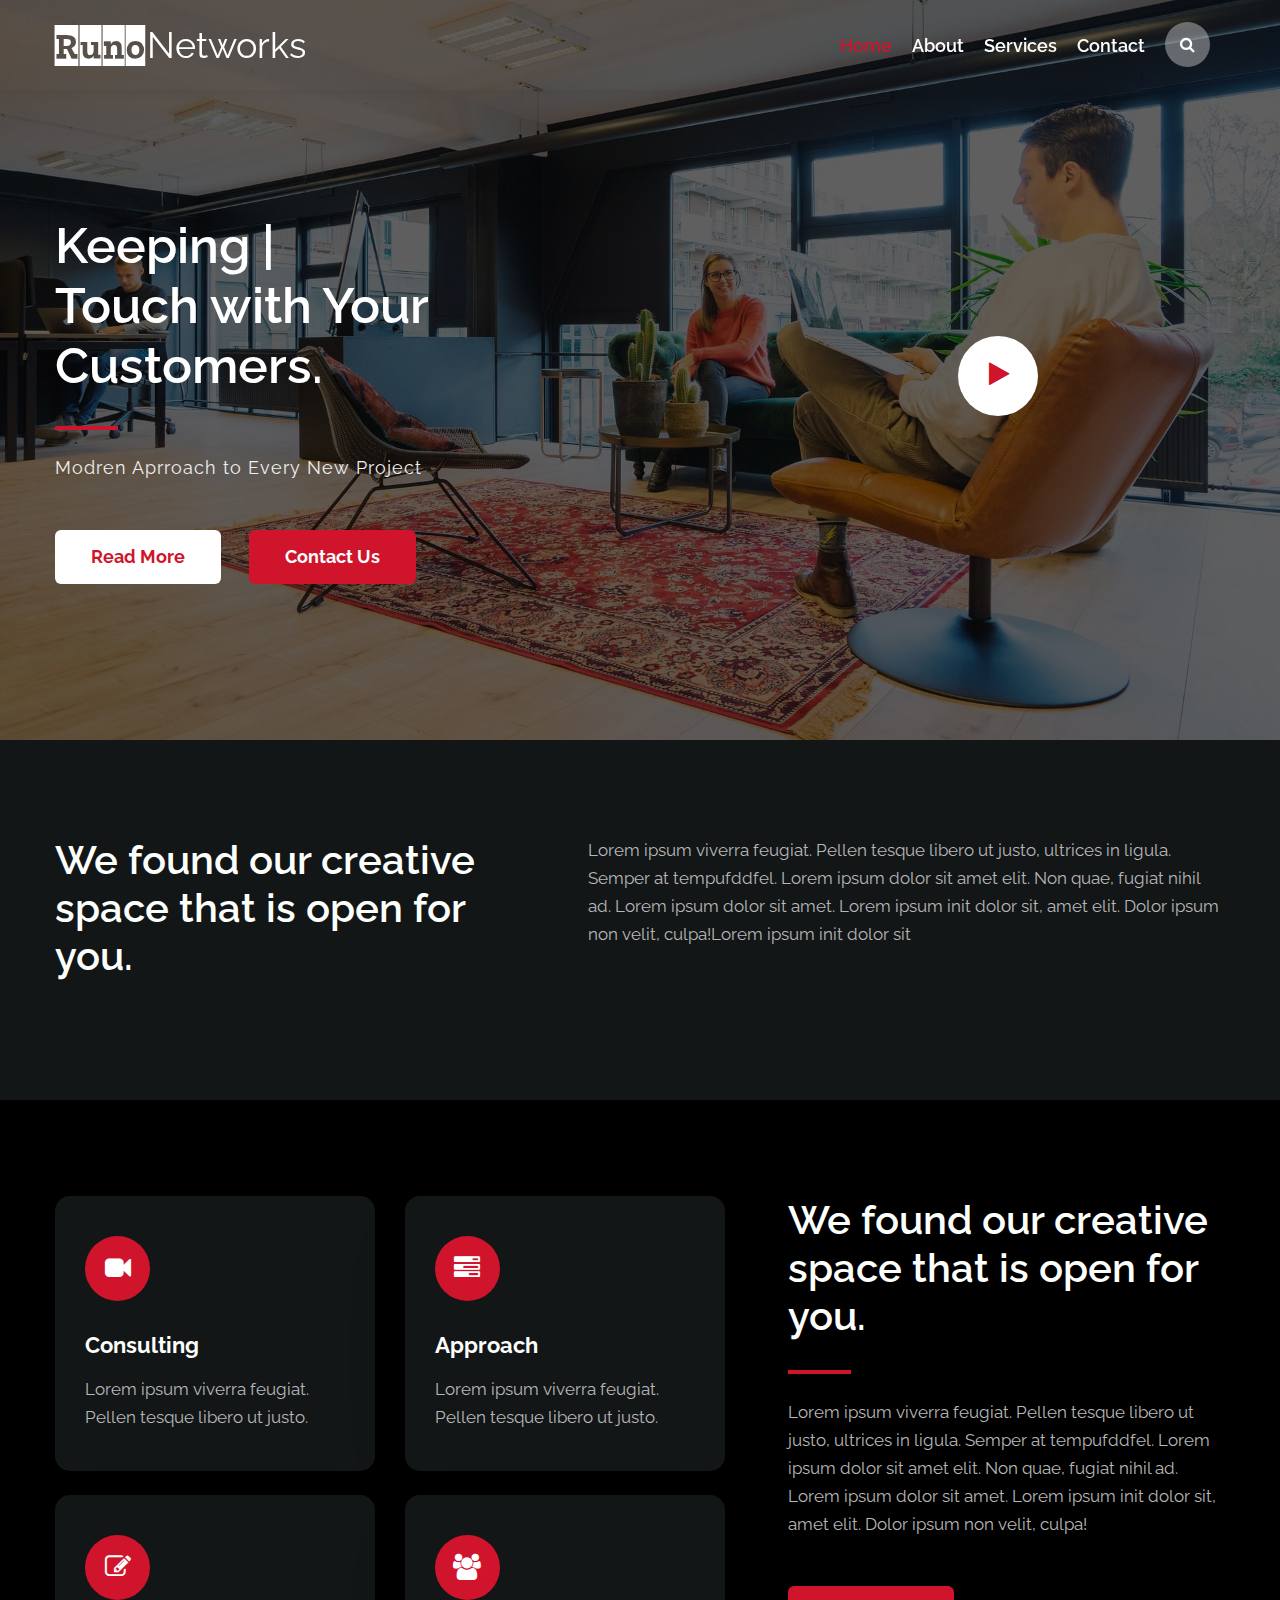
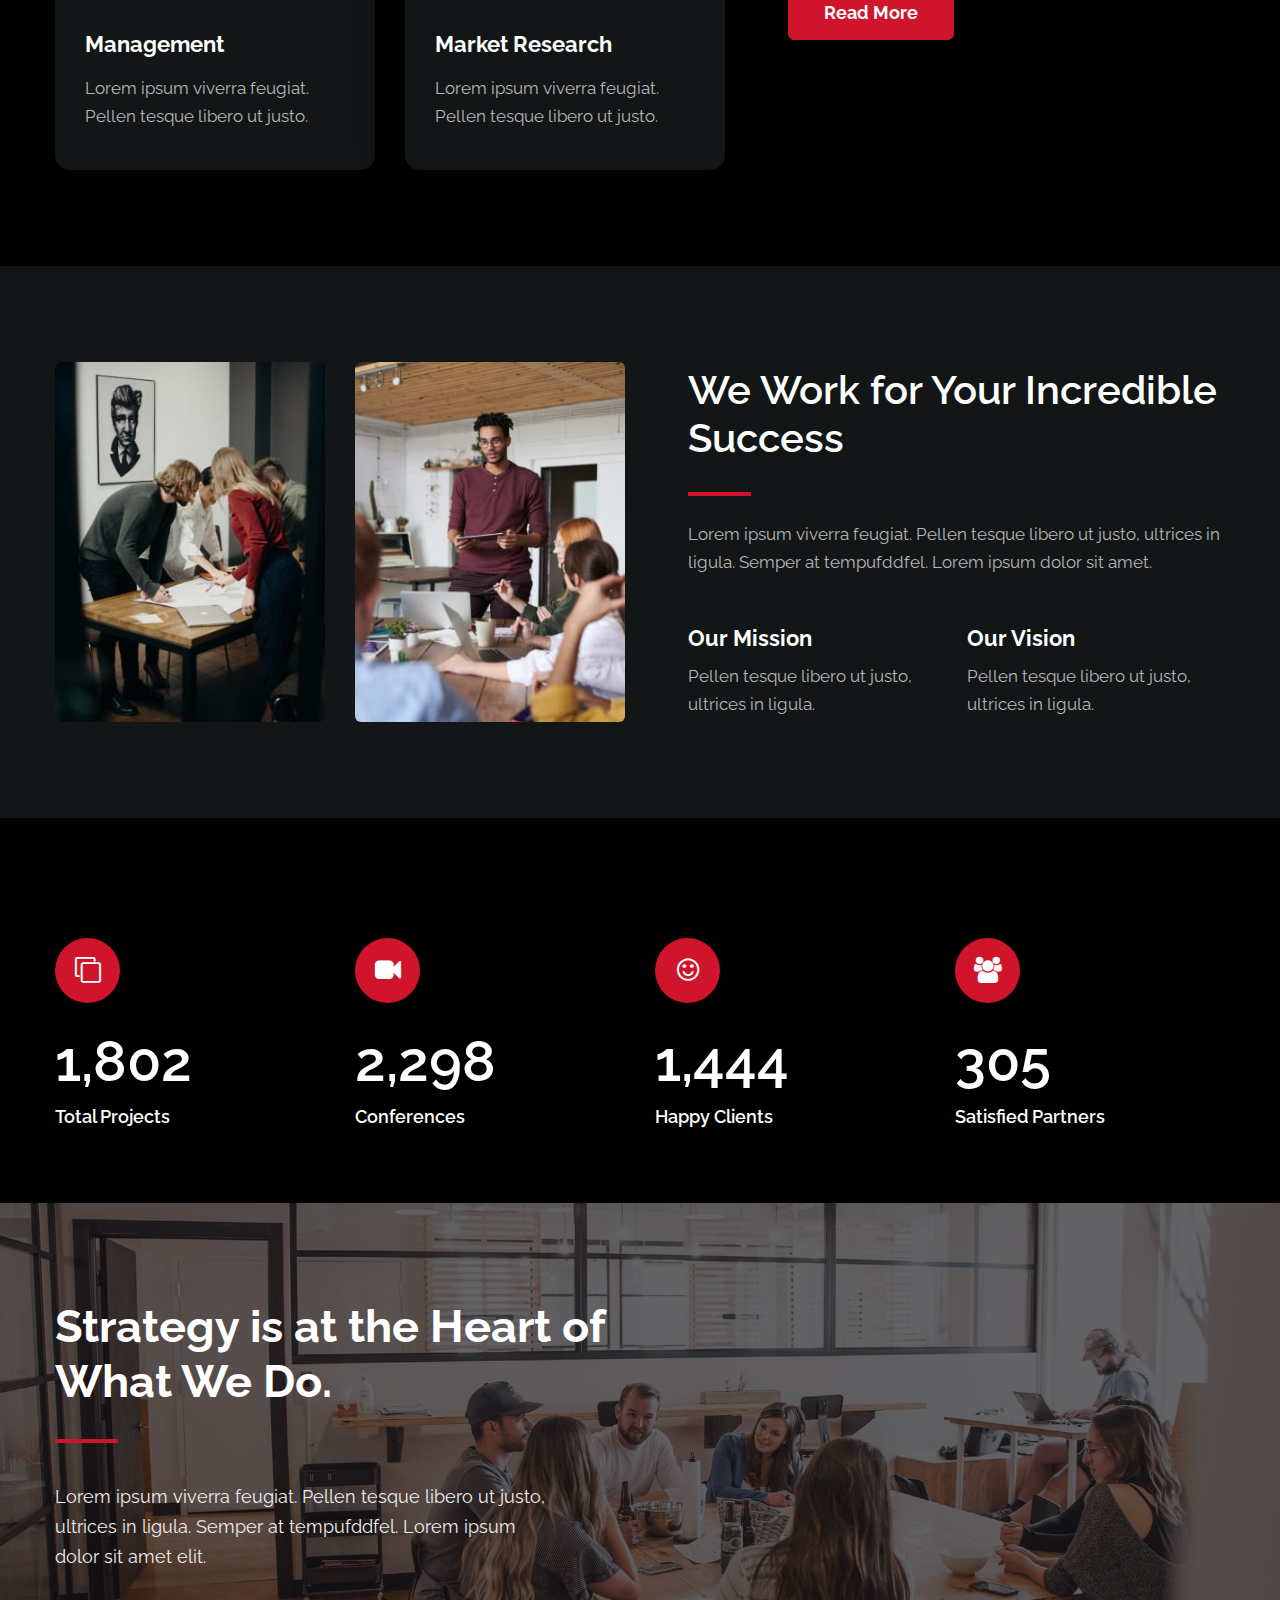
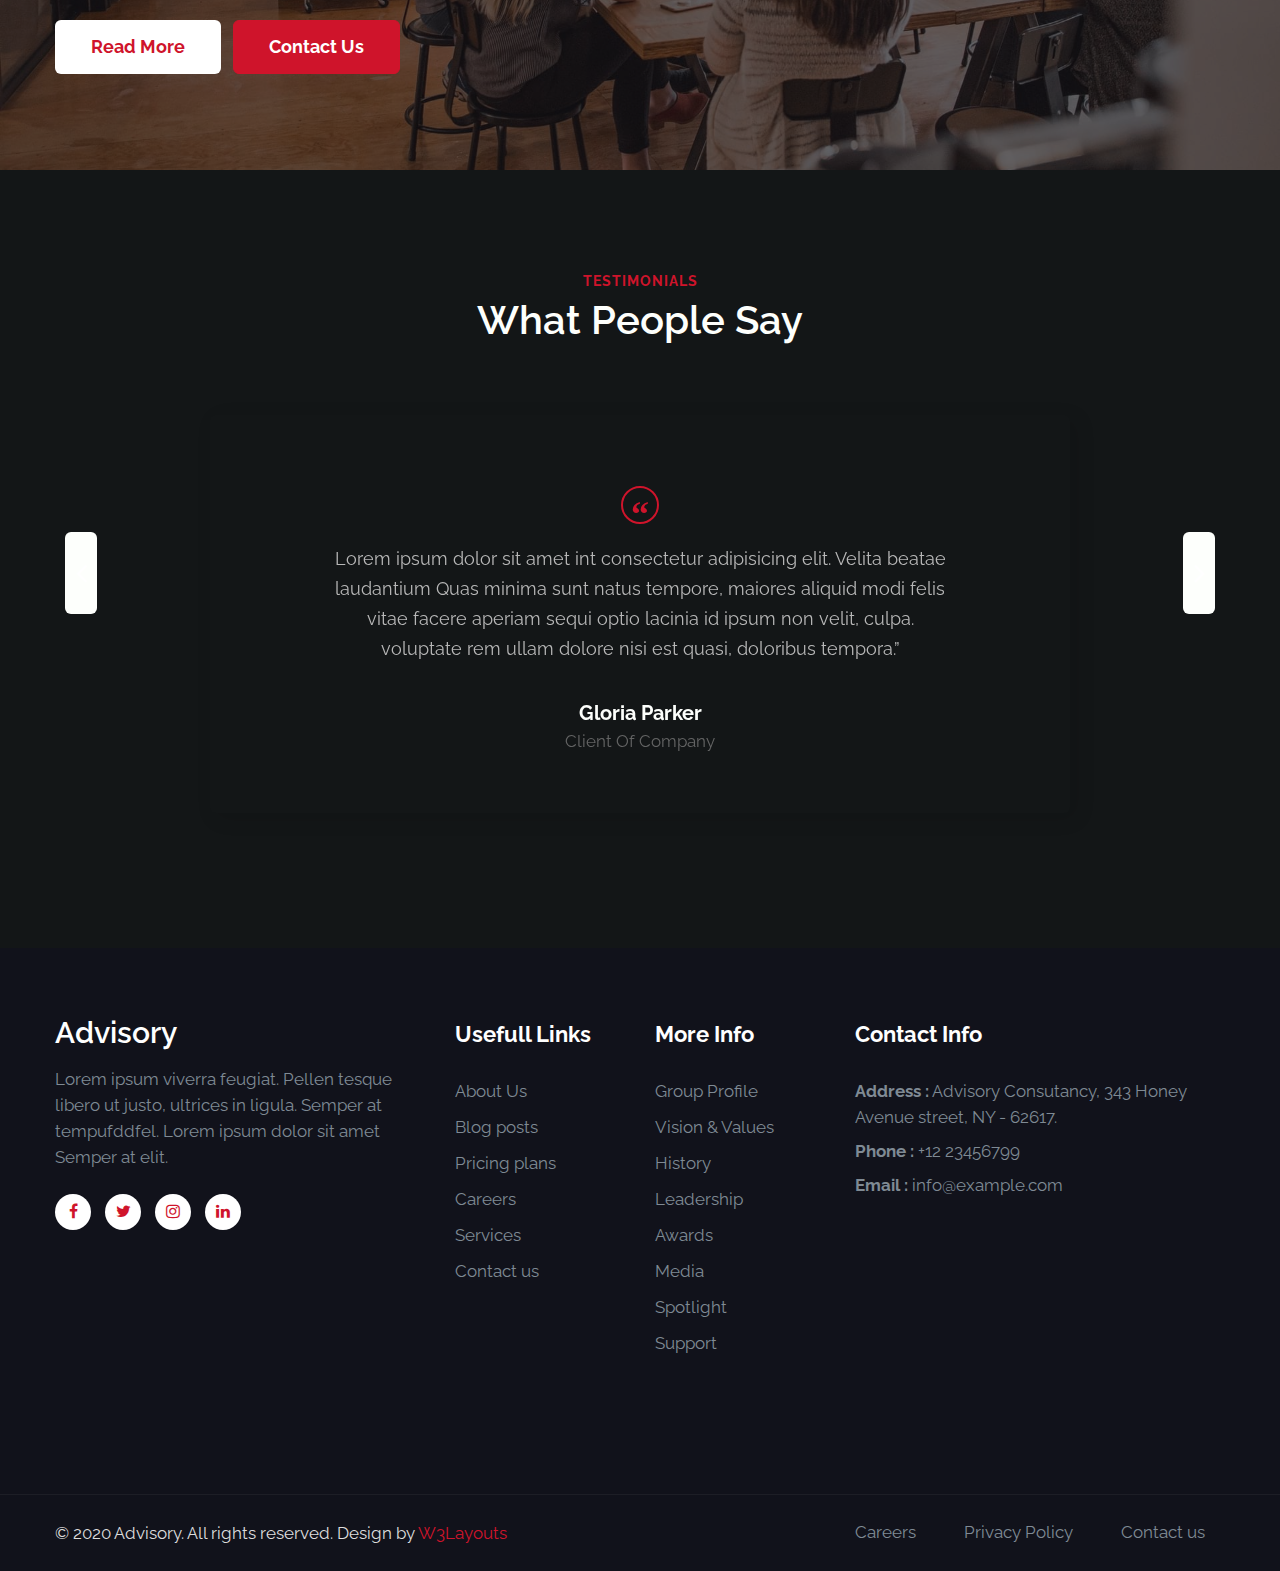
==== commit c71dea42: "se modifica el texto del navbar por el nombre de la empresa" ====
--- a/index.html
+++ b/index.html
@@ -27,7 +27,7 @@
         <div class="container">
             <nav class="navbar navbar-expand-lg stroke px-0">
                 <h1> <a class="navbar-brand" href="index.html">
-                        <span class="hny-log">A</span>dvisory
+                        <span class="hny-log">Runo</span>Networks
                     </a></h1>
                 <!-- if logo is image enable this   
     <a class="navbar-brand" href="#index.html">
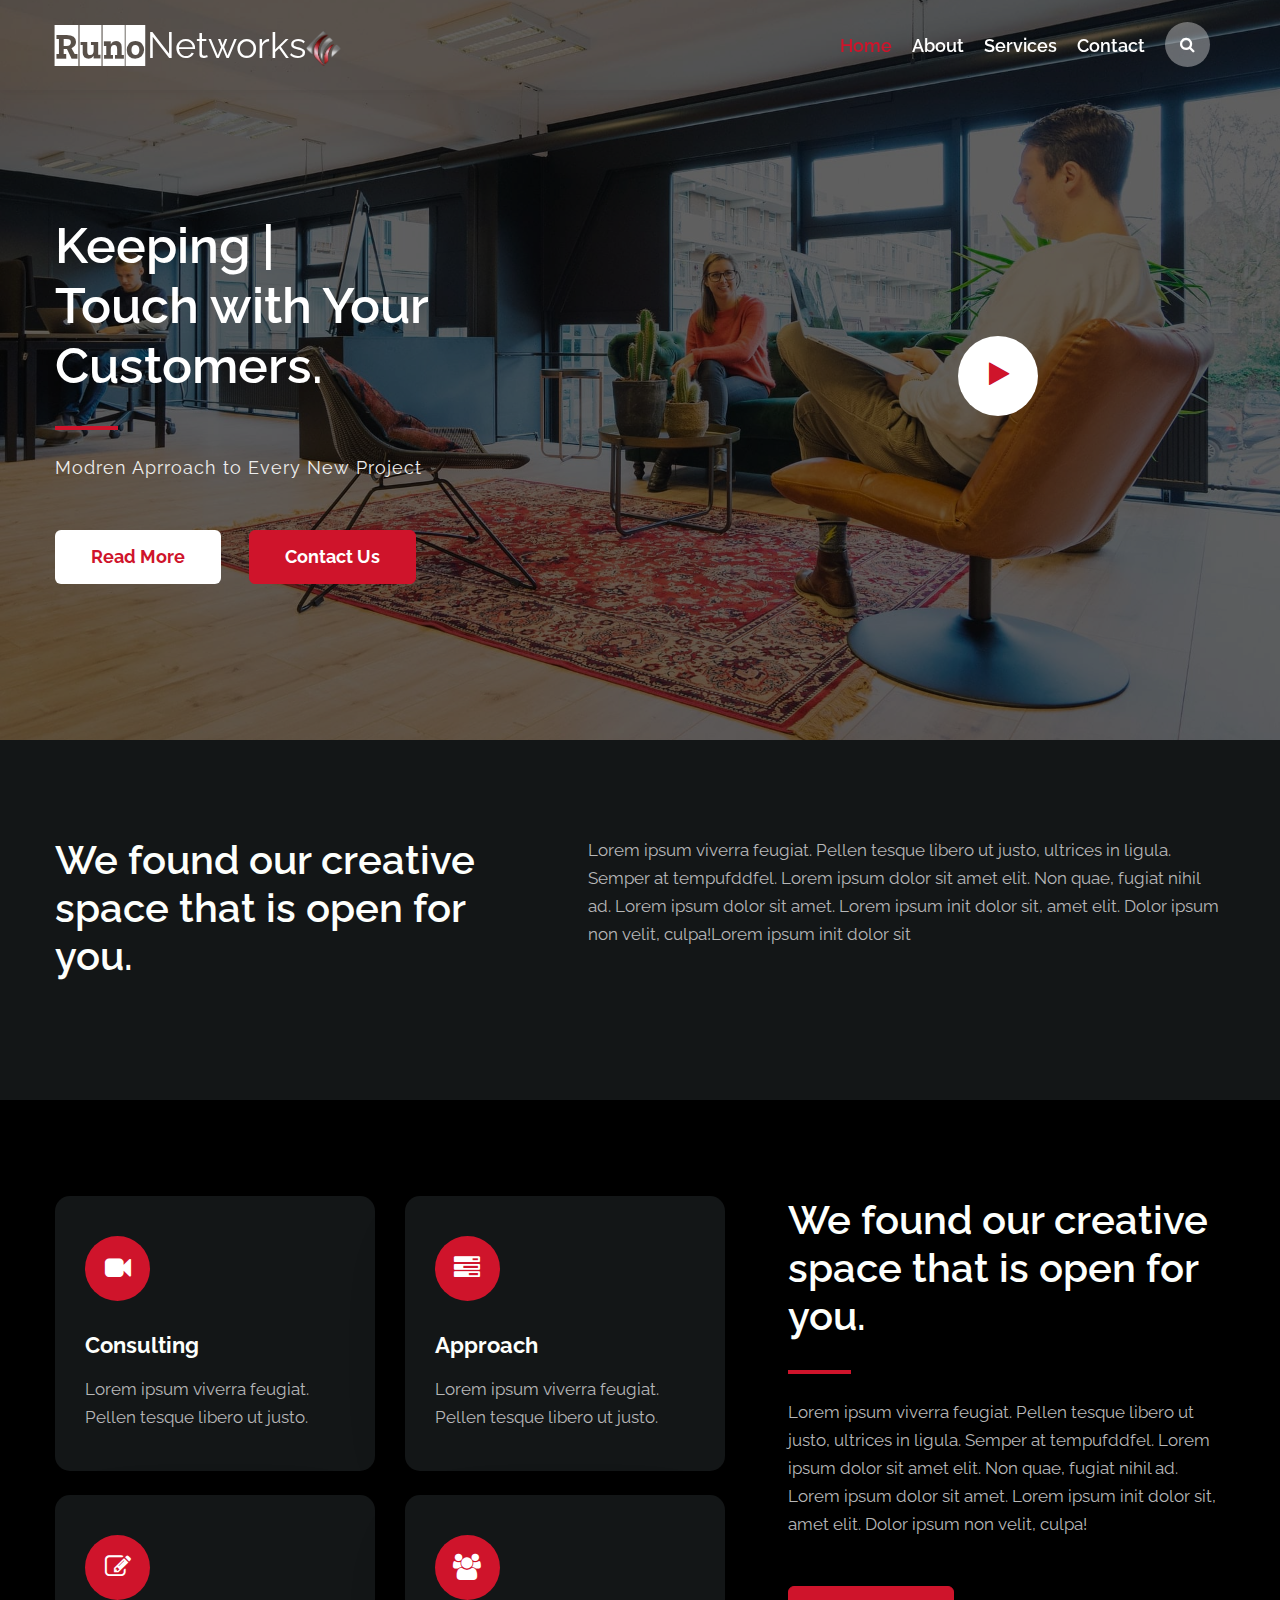
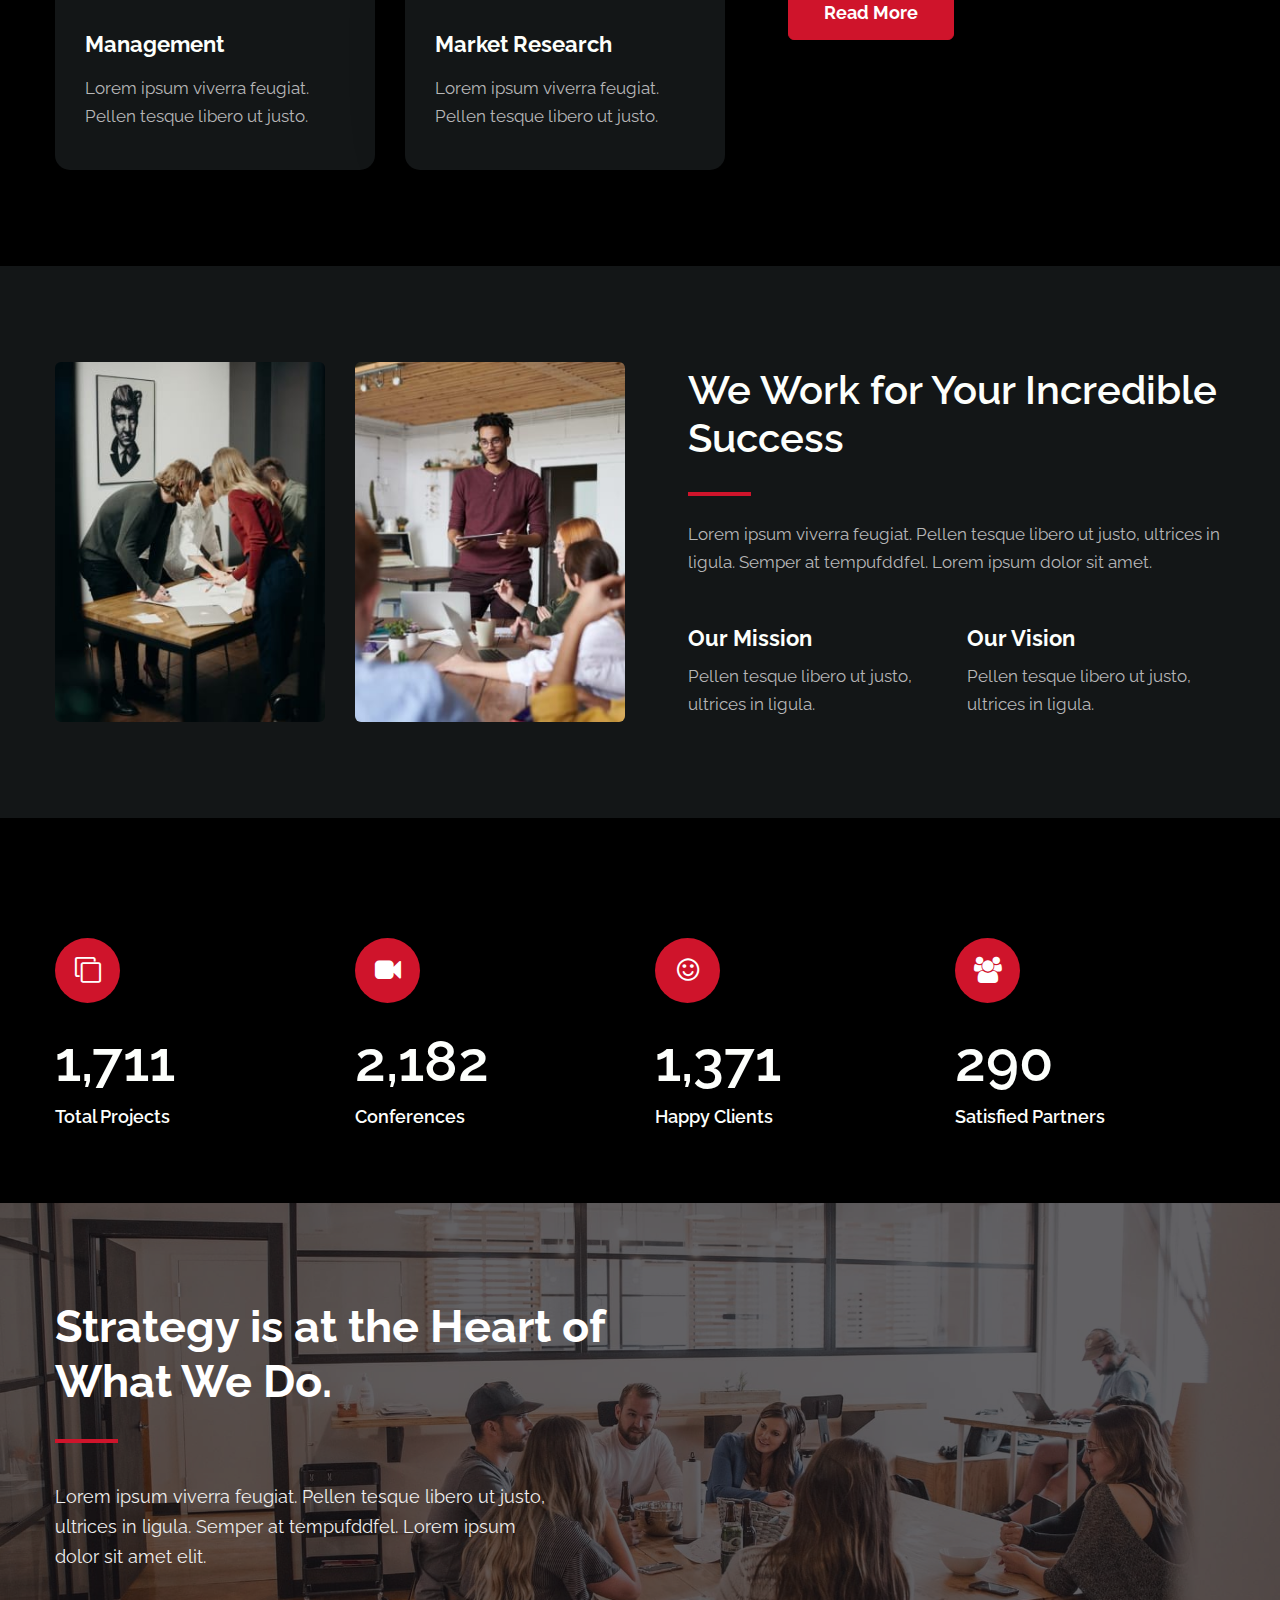
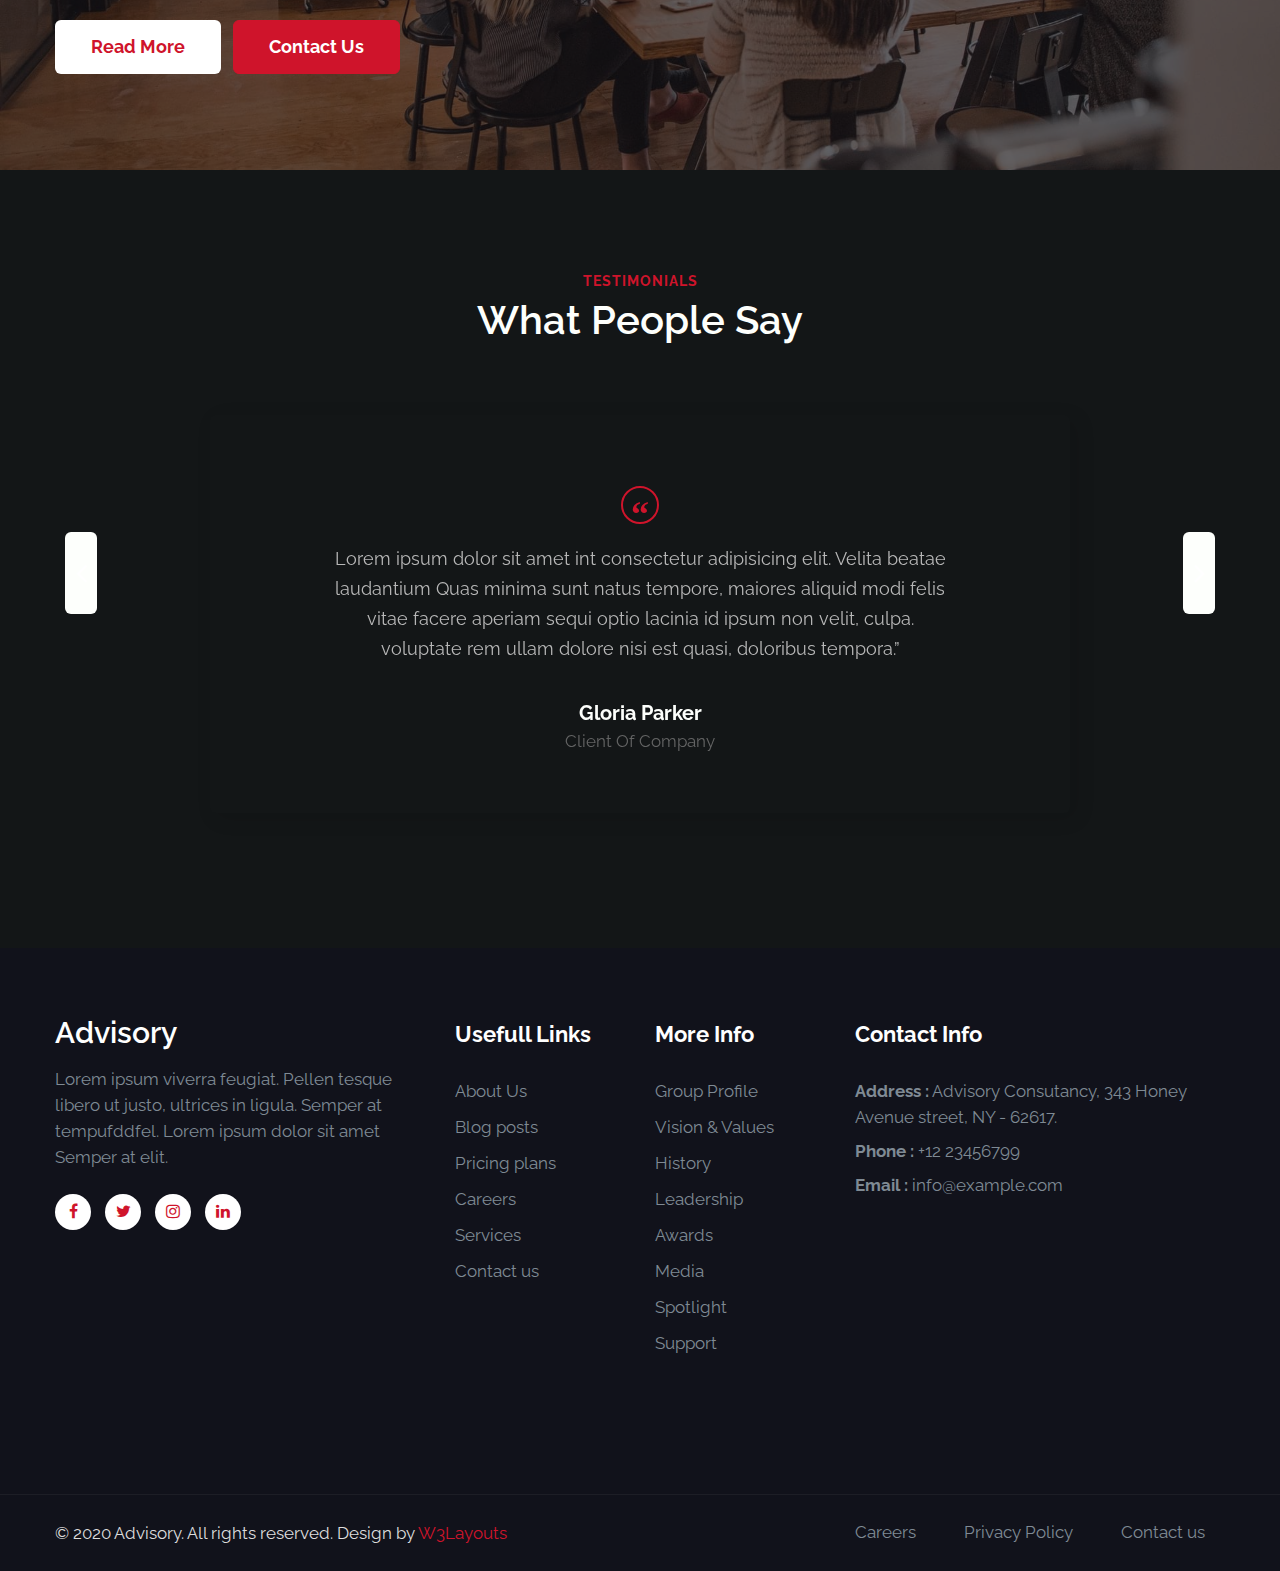
==== commit 42b888ea: "se añade el logo de runo networks" ====
--- a/index.html
+++ b/index.html
@@ -29,10 +29,9 @@
                 <h1> <a class="navbar-brand" href="index.html">
                         <span class="hny-log">Runo</span>Networks
                     </a></h1>
-                <!-- if logo is image enable this   
-    <a class="navbar-brand" href="#index.html">
-        <img src="image-path" alt="Your logo" title="Your logo" style="height:35px;" />
-    </a> -->
+                <a class="navbar-brand" href="#index.html">
+                    <img src="/assets/images/runoLogo.png" alt="Runo Networks Logo" title="Runo Networks Logo" style="height:35px;" />
+                </a>
                 <button class="navbar-toggler  collapsed bg-gradient" type="button" data-toggle="collapse"
                     data-target="#navbarTogglerDemo02" aria-controls="navbarTogglerDemo02" aria-expanded="false"
                     aria-label="Toggle navigation">
@@ -51,7 +50,7 @@
                         <li class="nav-item">
                             <a class="nav-link" href="services.html">Services</a>
                         </li>
-                      
+
                         <li class="nav-item">
                             <a class="nav-link" href="contact.html">Contact</a>
                         </li>
@@ -138,27 +137,27 @@
     </section>
     <!-- //banner section -->
     <!-- /content-1-->
-            <div class="content-1 py-5">
-                <div class="container py-md-5">
-                    <div class="row content-1-grids">
-                        <div class="col-lg-5 content-1-left forms-25-info">
-                            <div class="header-title">
-                                <h3 class="hny-title mb-4">
-                                    We found our creative space that is open for you.
-                                </h3>
-                            </div>
-                        </div>
-                        <div class="col-lg-7 content-1-right pl-lg-5 mt-lg-0 mt-4">
-                            <p class="">Lorem ipsum viverra feugiat. Pellen tesque libero ut justo,
-                                ultrices in ligula. Semper at tempufddfel. Lorem ipsum dolor sit amet
-                                elit. Non quae, fugiat nihil ad. Lorem ipsum dolor sit amet. Lorem ipsum init
-                                dolor sit, amet elit. Dolor ipsum non velit, culpa!Lorem ipsum init dolor sit
-                            </p>
-                        </div>
-                    </div>
-                </div>
-            </div>
-        <!-- //content-1-->
+    <div class="content-1 py-5">
+        <div class="container py-md-5">
+            <div class="row content-1-grids">
+                <div class="col-lg-5 content-1-left forms-25-info">
+                    <div class="header-title">
+                        <h3 class="hny-title mb-4">
+                            We found our creative space that is open for you.
+                        </h3>
+                    </div>
+                </div>
+                <div class="col-lg-7 content-1-right pl-lg-5 mt-lg-0 mt-4">
+                    <p class="">Lorem ipsum viverra feugiat. Pellen tesque libero ut justo,
+                        ultrices in ligula. Semper at tempufddfel. Lorem ipsum dolor sit amet
+                        elit. Non quae, fugiat nihil ad. Lorem ipsum dolor sit amet. Lorem ipsum init
+                        dolor sit, amet elit. Dolor ipsum non velit, culpa!Lorem ipsum init dolor sit
+                    </p>
+                </div>
+            </div>
+        </div>
+    </div>
+    <!-- //content-1-->
     <section class="w3l-bottom-grids-6 py-5" id="features">
         <div class="container py-lg-5 py-md-4">
             <div class="grids-area-hny main-cont-wthree-fea row">
@@ -214,34 +213,34 @@
     <!-- //bottom-grids-->
     <section class="w3l-servicesblock py-5" id="about">
         <div class="container py-lg-5 py-md-3">
-          <div class="row">
-            <div class="col-lg-3 col-6 left-wthree-img">
-                <img src="assets/images/s1.jpg" alt="" class="img-fluid radius-image">
-              </div>
-              <div class="col-lg-3 col-6 left-wthree-img">
-                <img src="assets/images/s2.jpg" alt="" class="img-fluid radius-image">
-              </div>
-            <div class="col-lg-6 about-right-faq align-self mt-lg-0 mt-sm-5 mt-4 pl-lg-5">
-              <h3 class="hny-title mb-4">We Work for Your Incredible Success</h3>
-              <div class="separatorhny"></div>
-              <p class="">Lorem ipsum viverra feugiat. Pellen tesque libero ut justo,
-                ultrices in ligula. Semper at tempufddfel. Lorem ipsum dolor sit amet.</p>
-              <div class="two-grids mt-md-0 mt-md-5 mt-4">
-                <div class="grids_info">
-                  <h4>Our Mission</h4>
-                  <p class="">Pellen tesque libero ut justo,
-                    ultrices in ligula.</p>
-                </div>
-                <div class="grids_info">
-                  <h4>Our Vision</h4>
-                  <p class="">Pellen tesque libero ut justo,
-                    ultrices in ligula.</p>
-                </div>
-              </div>
-            </div>
-          </div>
-        </div>
-      </section>
+            <div class="row">
+                <div class="col-lg-3 col-6 left-wthree-img">
+                    <img src="assets/images/s1.jpg" alt="" class="img-fluid radius-image">
+                </div>
+                <div class="col-lg-3 col-6 left-wthree-img">
+                    <img src="assets/images/s2.jpg" alt="" class="img-fluid radius-image">
+                </div>
+                <div class="col-lg-6 about-right-faq align-self mt-lg-0 mt-sm-5 mt-4 pl-lg-5">
+                    <h3 class="hny-title mb-4">We Work for Your Incredible Success</h3>
+                    <div class="separatorhny"></div>
+                    <p class="">Lorem ipsum viverra feugiat. Pellen tesque libero ut justo,
+                        ultrices in ligula. Semper at tempufddfel. Lorem ipsum dolor sit amet.</p>
+                    <div class="two-grids mt-md-0 mt-md-5 mt-4">
+                        <div class="grids_info">
+                            <h4>Our Mission</h4>
+                            <p class="">Pellen tesque libero ut justo,
+                                ultrices in ligula.</p>
+                        </div>
+                        <div class="grids_info">
+                            <h4>Our Vision</h4>
+                            <p class="">Pellen tesque libero ut justo,
+                                ultrices in ligula.</p>
+                        </div>
+                    </div>
+                </div>
+            </div>
+        </div>
+    </section>
     <!-- stats -->
     <section class="w3_stats py-5" id="stats">
         <div class="container py-md-4">
@@ -357,22 +356,22 @@
         </div>
     </div>
 -->
-        <!-- middle -->
-        <div class="middle py-5">
-            <div class="container py-md-4">
-                <div class="welcome-left text-left py-lg-4">
-                    <h3 class="hny-title mb-4">Strategy is at the
-                        Heart of What We Do.</h3>
-                    <div class="separatorhny"></div>
-                    <p class="pr-lg-5 mr-lg-5">Lorem ipsum viverra feugiat. Pellen tesque libero ut justo, ultrices in
-                        ligula. Semper at
-                        tempufddfel. Lorem ipsum dolor sit amet elit.</p>
-                    <a href="about.html" class="btn btn-style btn-white mt-sm-5 mt-4 mr-2">Read More</a>
-                    <a href="contact.html" class="btn btn-style btn-primary mt-sm-5 mt-4">Contact Us</a>
-                </div>
-            </div>
-        </div>
-        <!-- //middle -->
+    <!-- middle -->
+    <div class="middle py-5">
+        <div class="container py-md-4">
+            <div class="welcome-left text-left py-lg-4">
+                <h3 class="hny-title mb-4">Strategy is at the
+                    Heart of What We Do.</h3>
+                <div class="separatorhny"></div>
+                <p class="pr-lg-5 mr-lg-5">Lorem ipsum viverra feugiat. Pellen tesque libero ut justo, ultrices in
+                    ligula. Semper at
+                    tempufddfel. Lorem ipsum dolor sit amet elit.</p>
+                <a href="about.html" class="btn btn-style btn-white mt-sm-5 mt-4 mr-2">Read More</a>
+                <a href="contact.html" class="btn btn-style btn-primary mt-sm-5 mt-4">Contact Us</a>
+            </div>
+        </div>
+    </div>
+    <!-- //middle -->
     <!-- testimonials -->
     <section class="w3l-clients-1" id="testimonials">
         <!-- /grids -->
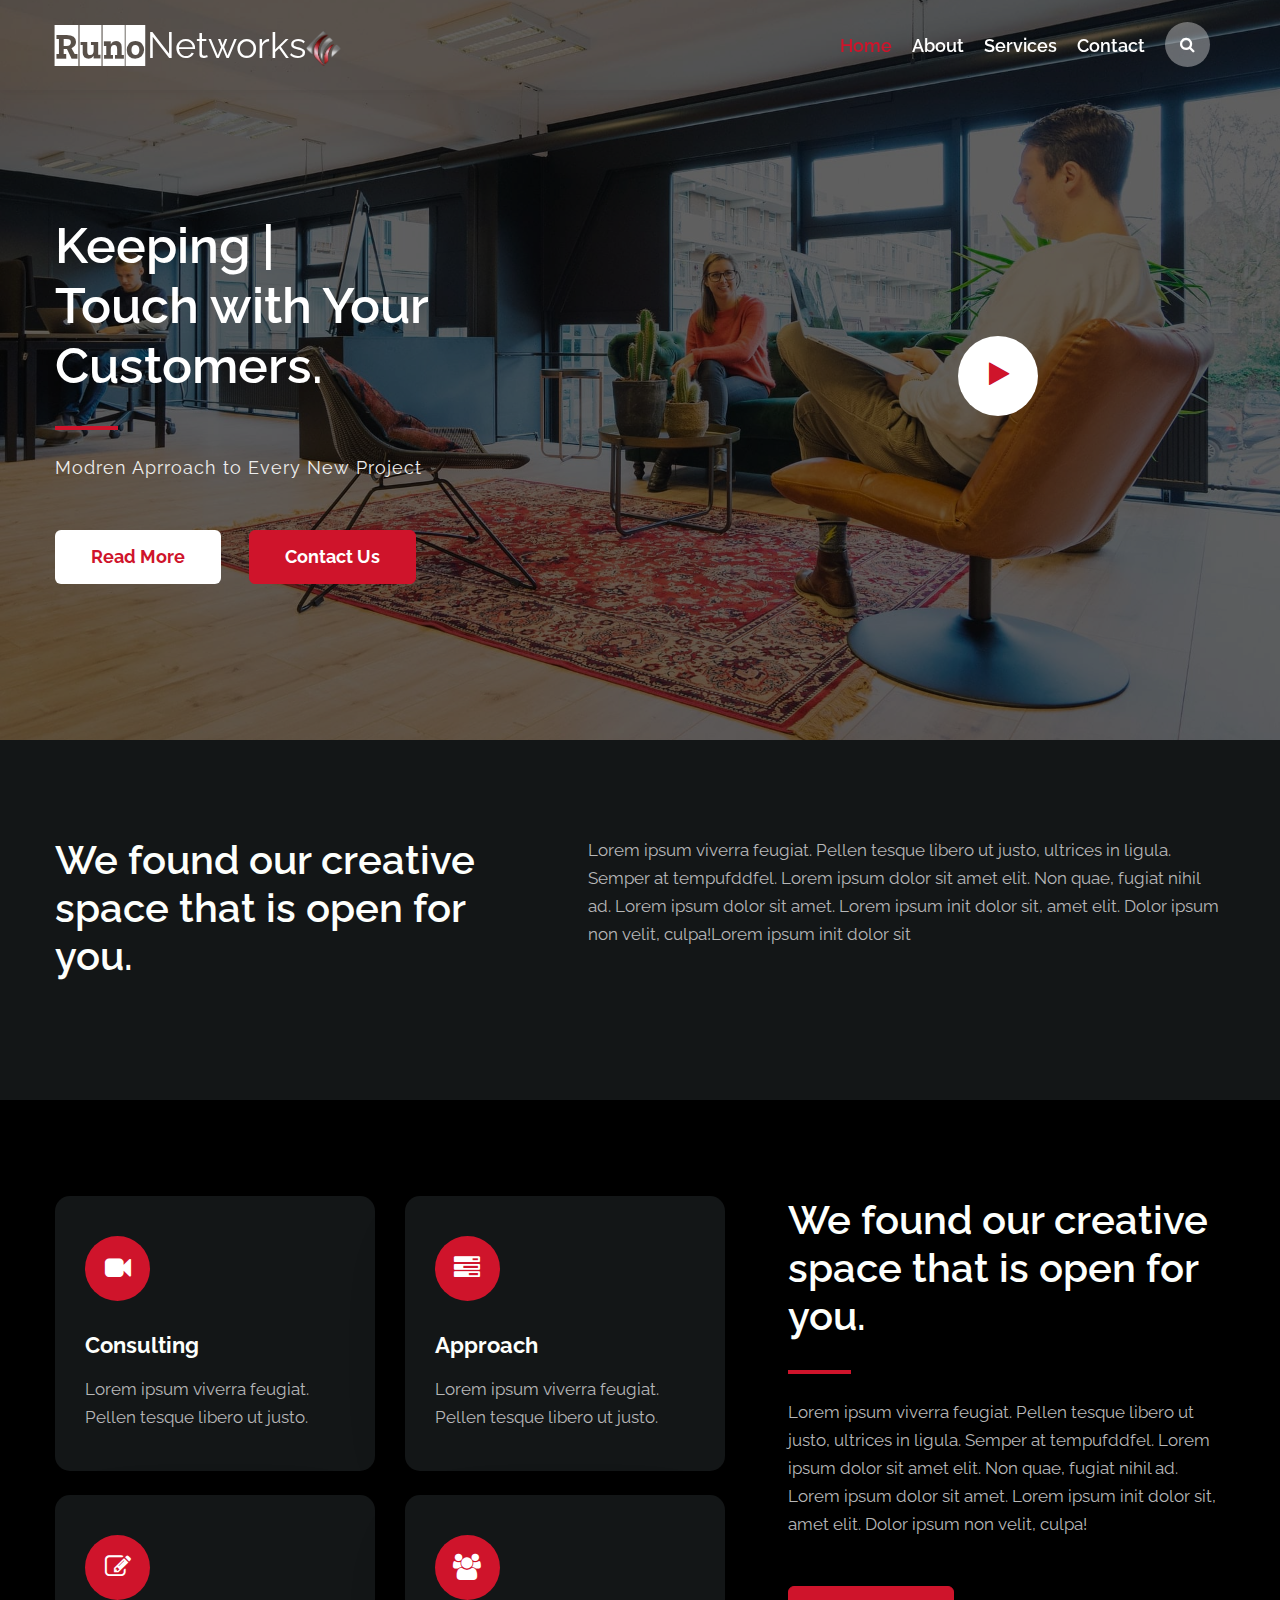
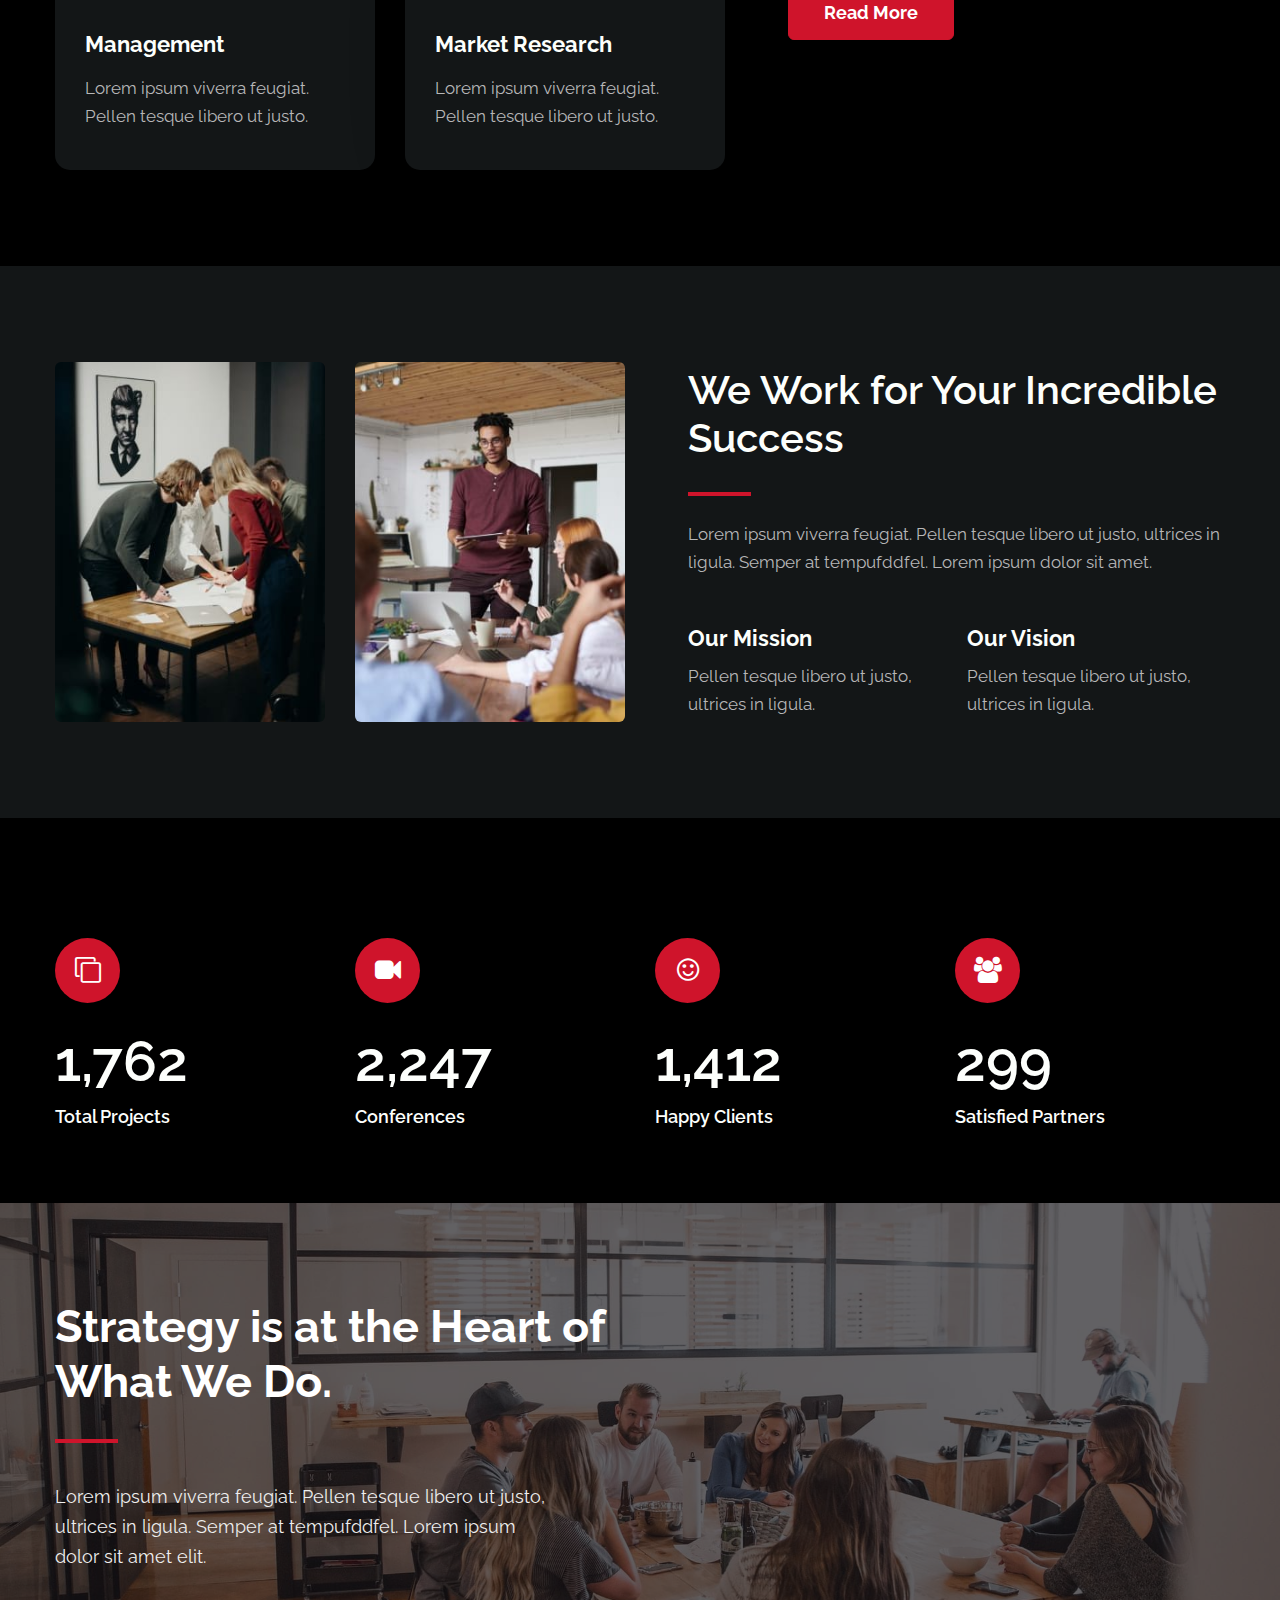
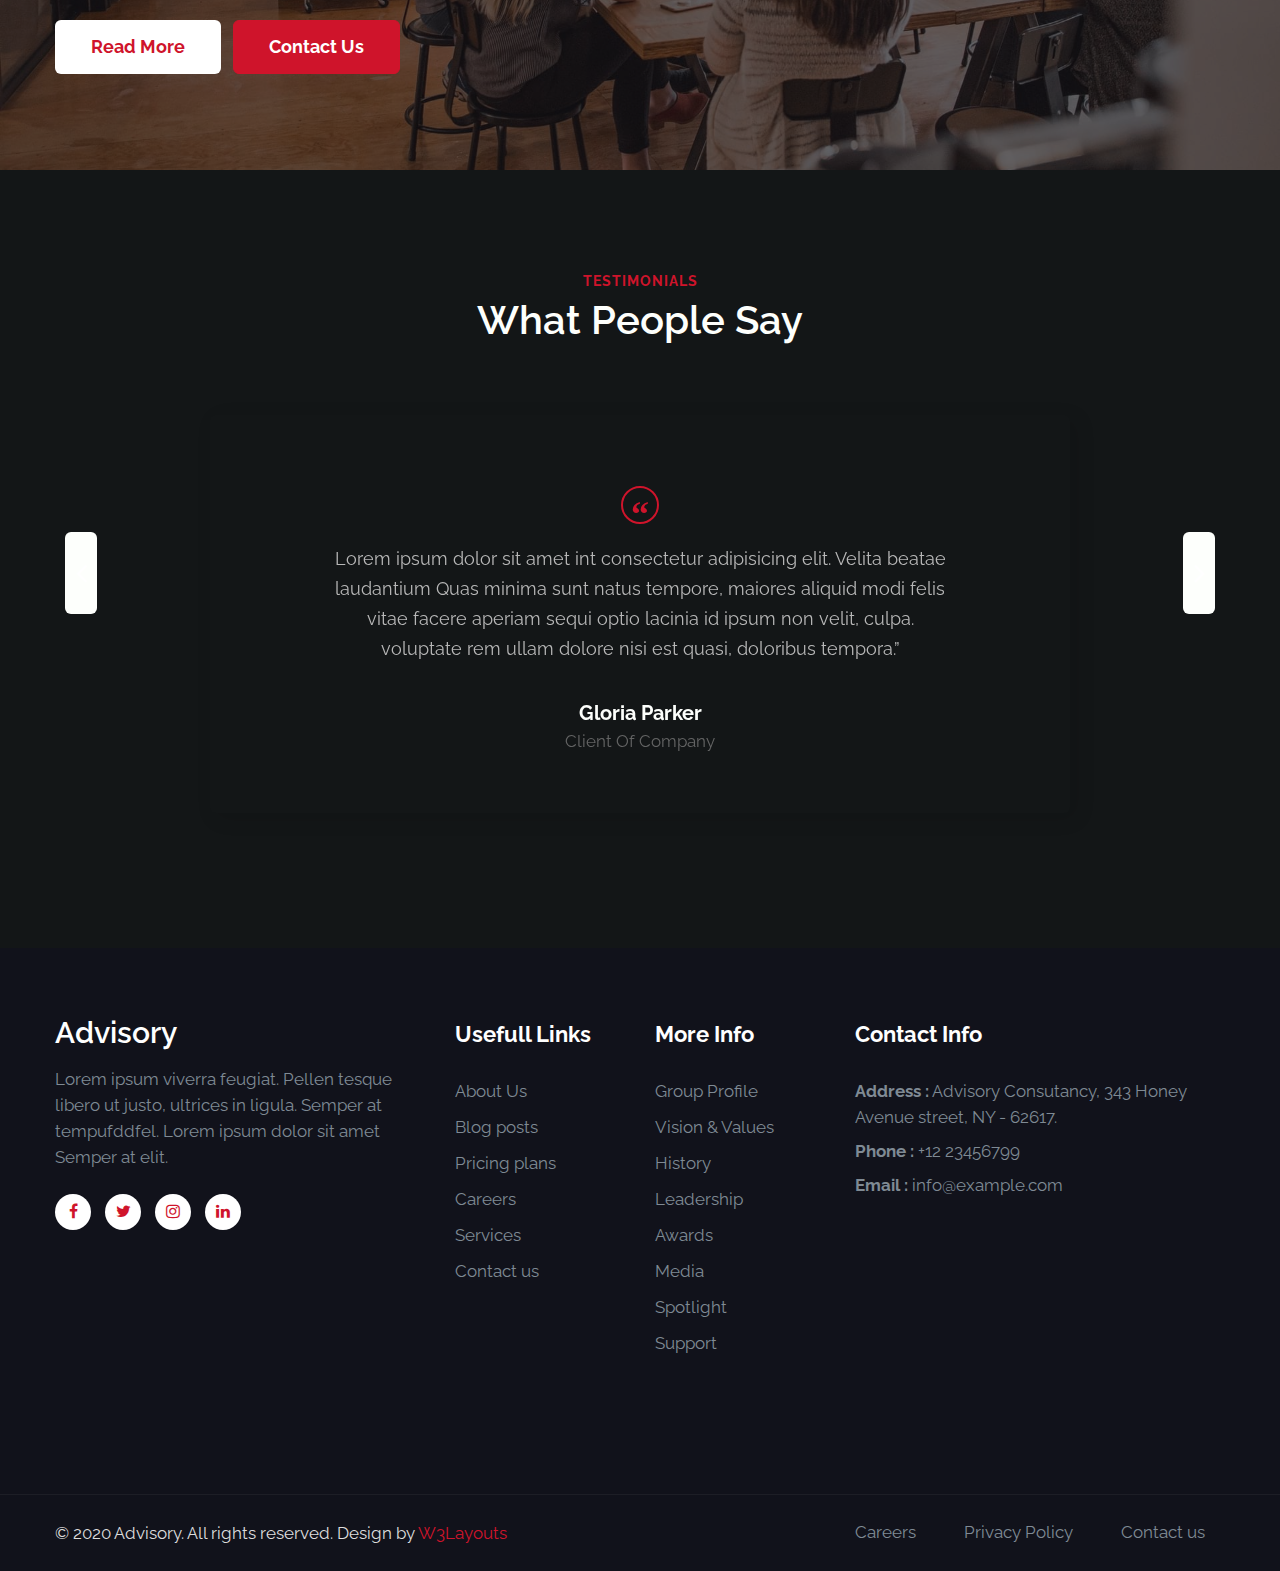
==== commit a438079e: "se cambia src" ====
--- a/index.html
+++ b/index.html
@@ -30,7 +30,7 @@
                         <span class="hny-log">Runo</span>Networks
                     </a></h1>
                 <a class="navbar-brand" href="#index.html">
-                    <img src="/assets/images/runoLogo.png" alt="Runo Networks Logo" title="Runo Networks Logo" style="height:35px;" />
+                    <img src="/assets/images/runoLogo.png" style="height:35px;" />
                 </a>
                 <button class="navbar-toggler  collapsed bg-gradient" type="button" data-toggle="collapse"
                     data-target="#navbarTogglerDemo02" aria-controls="navbarTogglerDemo02" aria-expanded="false"
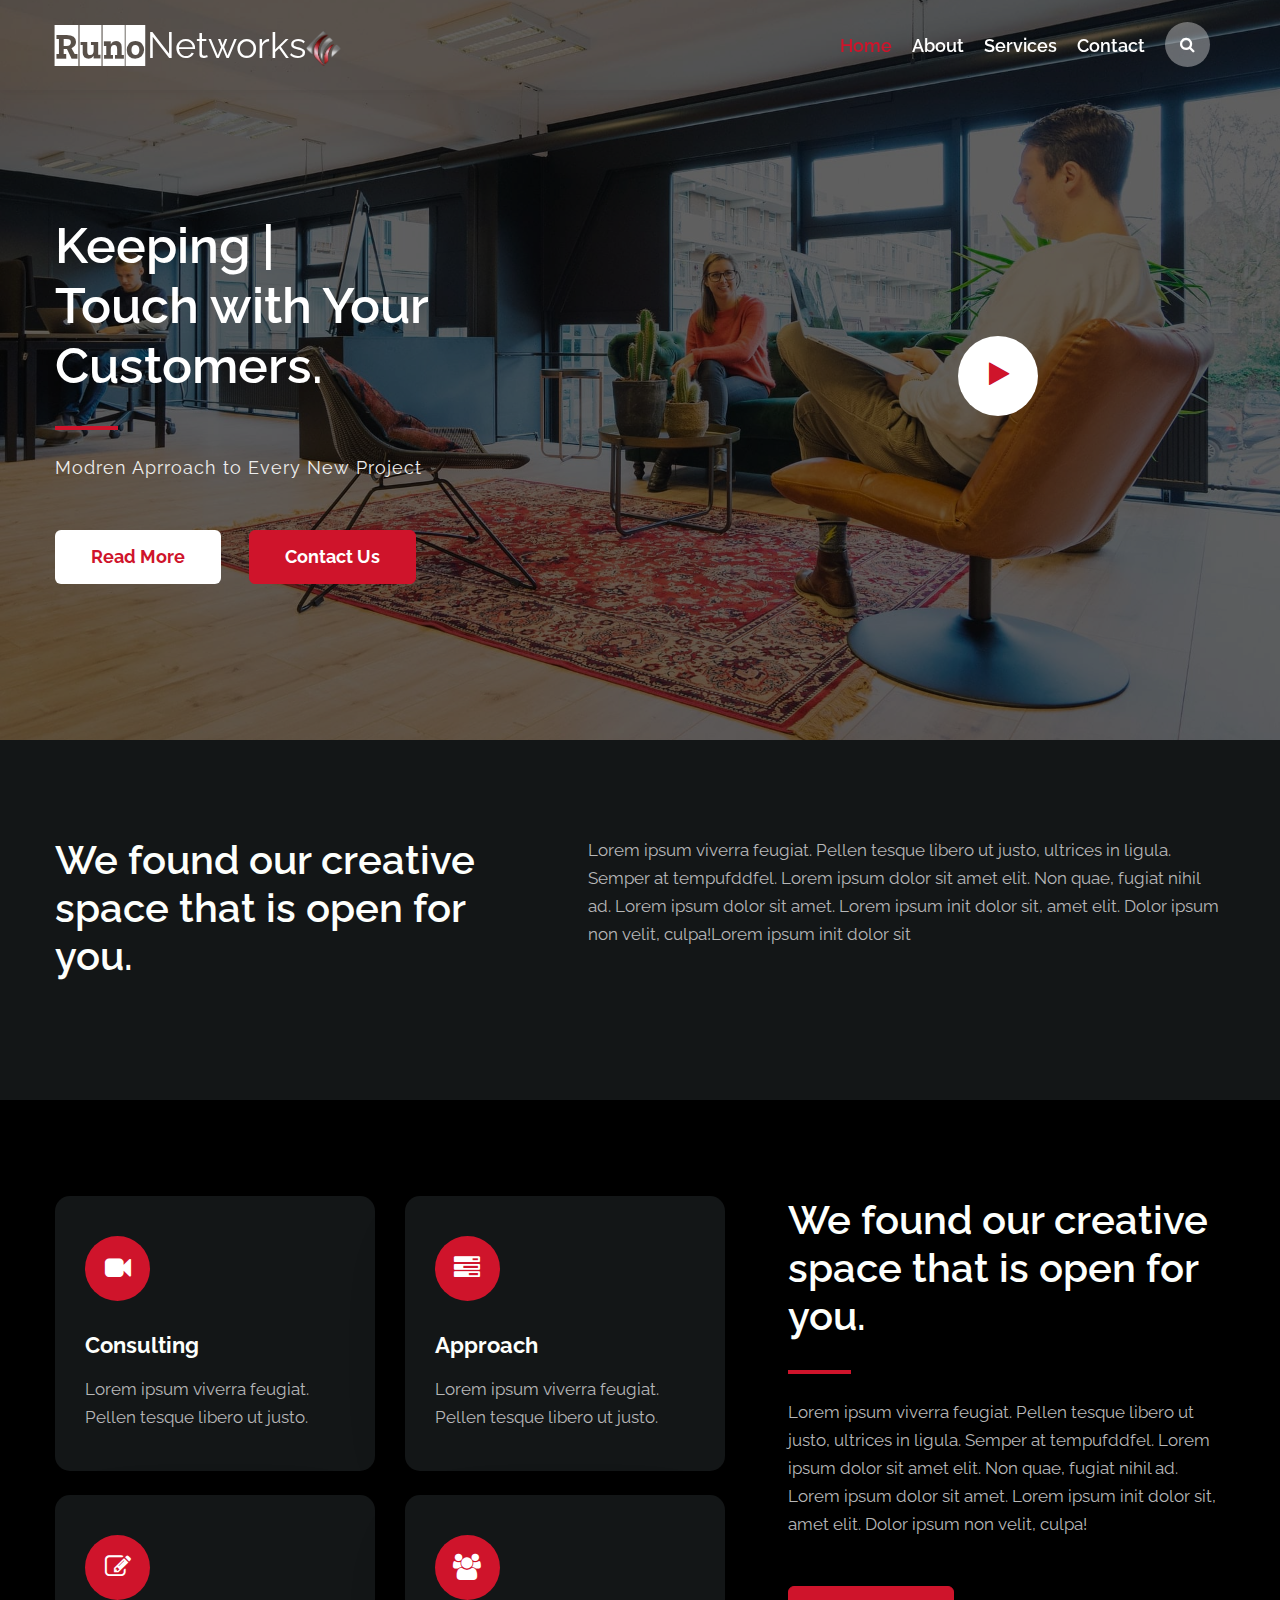
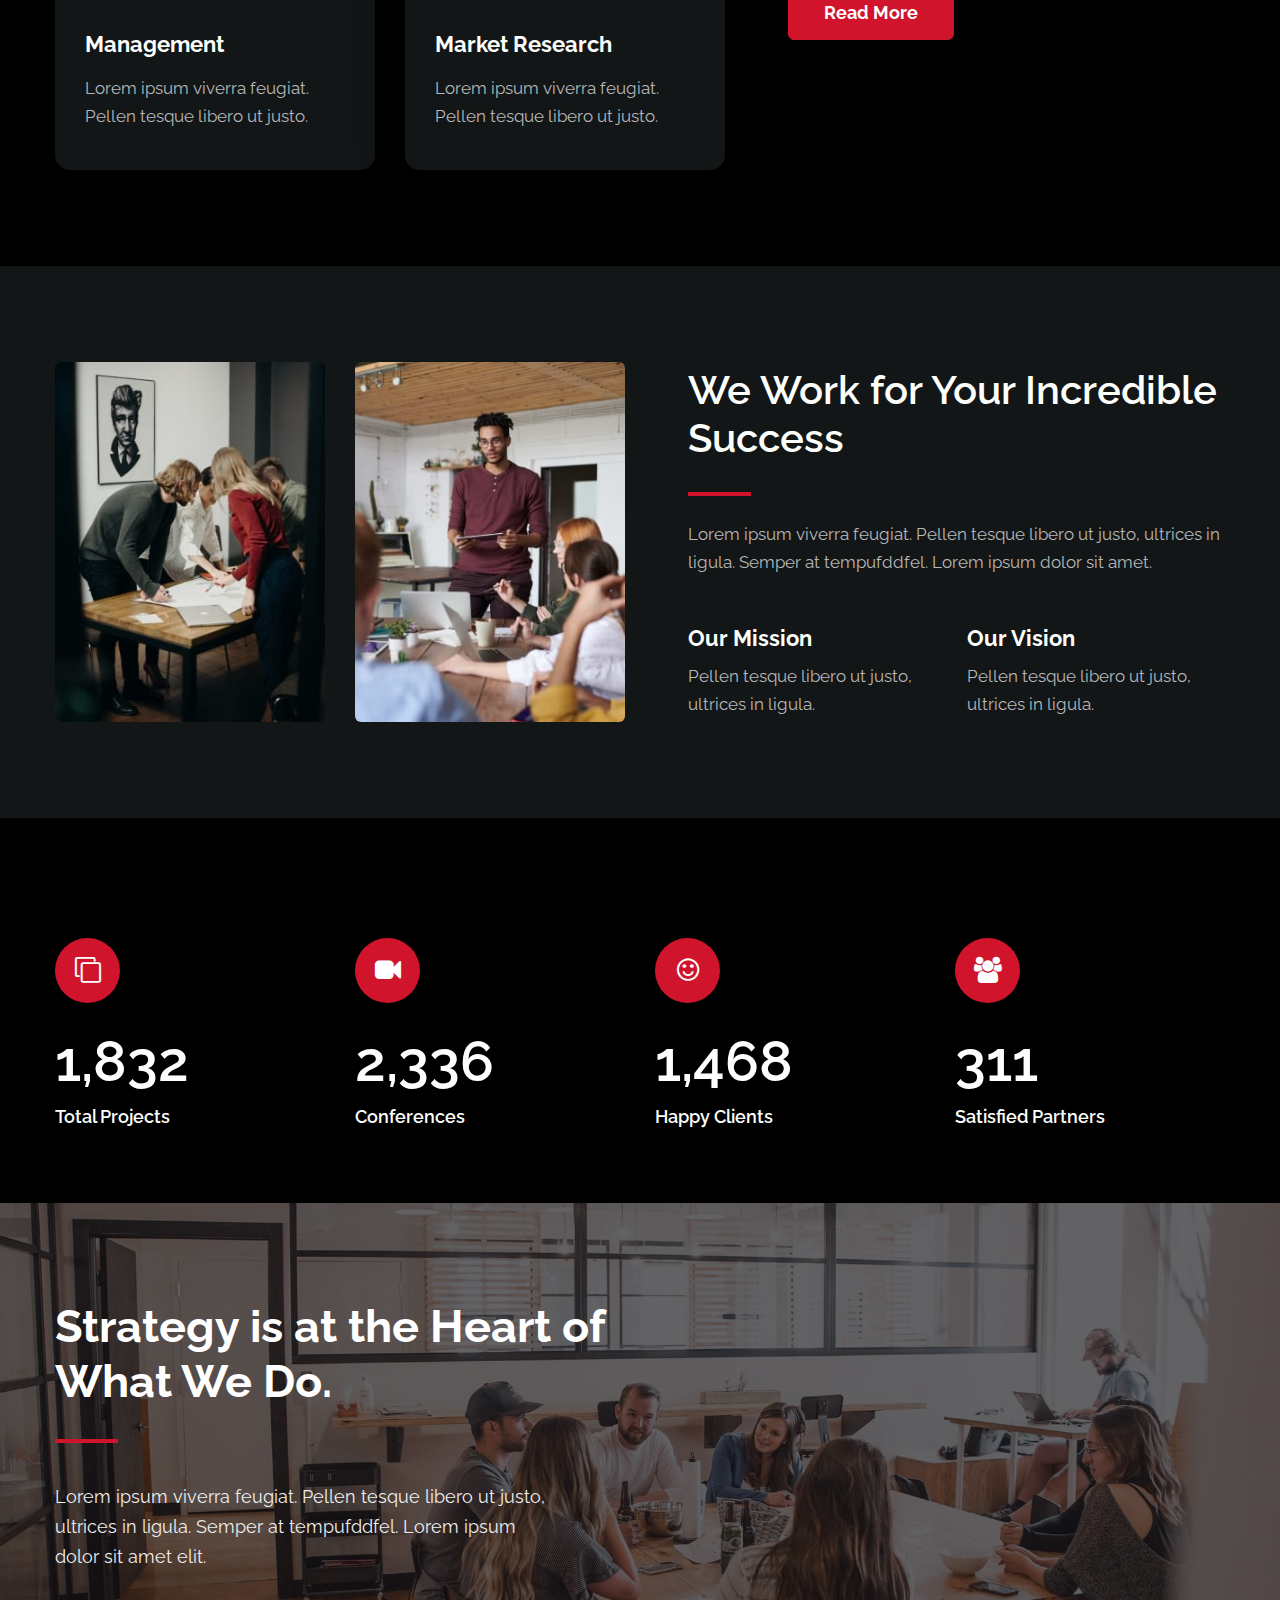
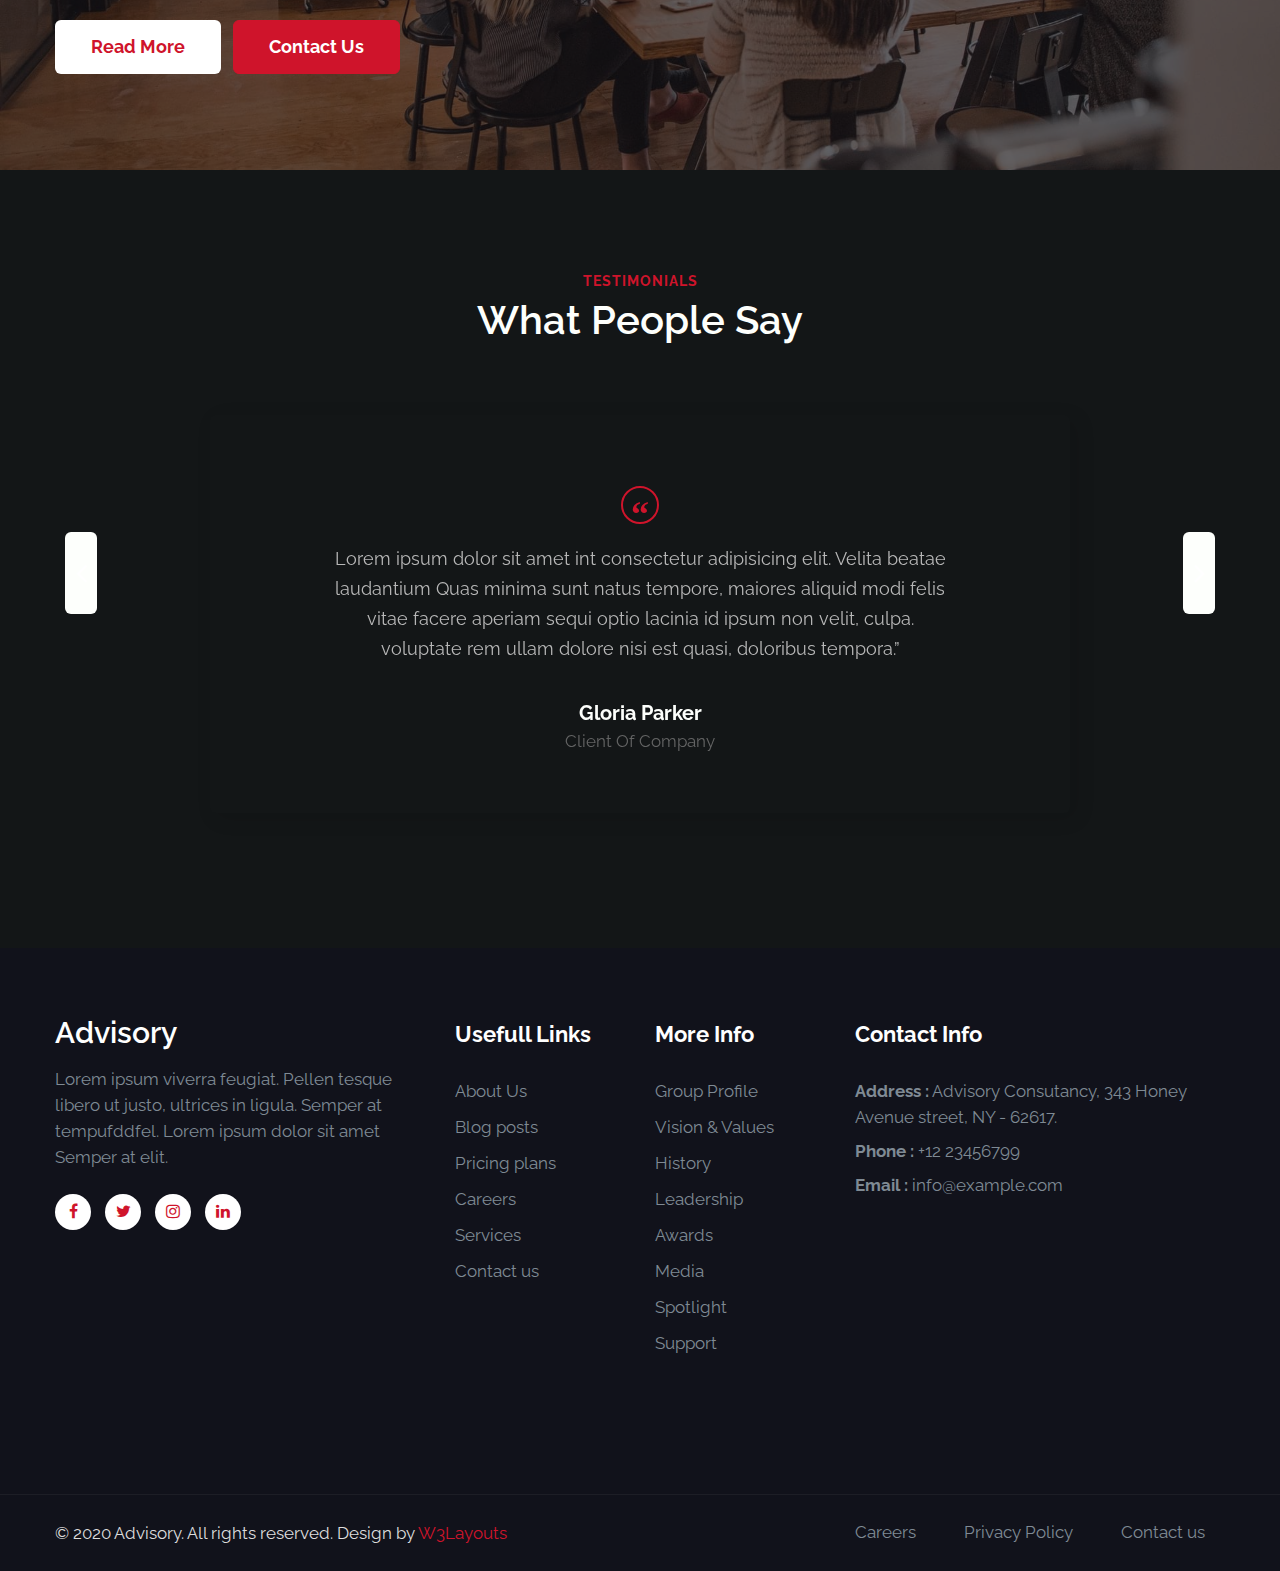
==== commit e3d0b3f7: "se arregla referencia de la imagen" ====
--- a/index.html
+++ b/index.html
@@ -30,7 +30,7 @@
                         <span class="hny-log">Runo</span>Networks
                     </a></h1>
                 <a class="navbar-brand" href="#index.html">
-                    <img src="/assets/images/runoLogo.png" style="height:35px;" />
+                    <img src="assets/images/runoLogo.png" style="height:35px;" />
                 </a>
                 <button class="navbar-toggler  collapsed bg-gradient" type="button" data-toggle="collapse"
                     data-target="#navbarTogglerDemo02" aria-controls="navbarTogglerDemo02" aria-expanded="false"
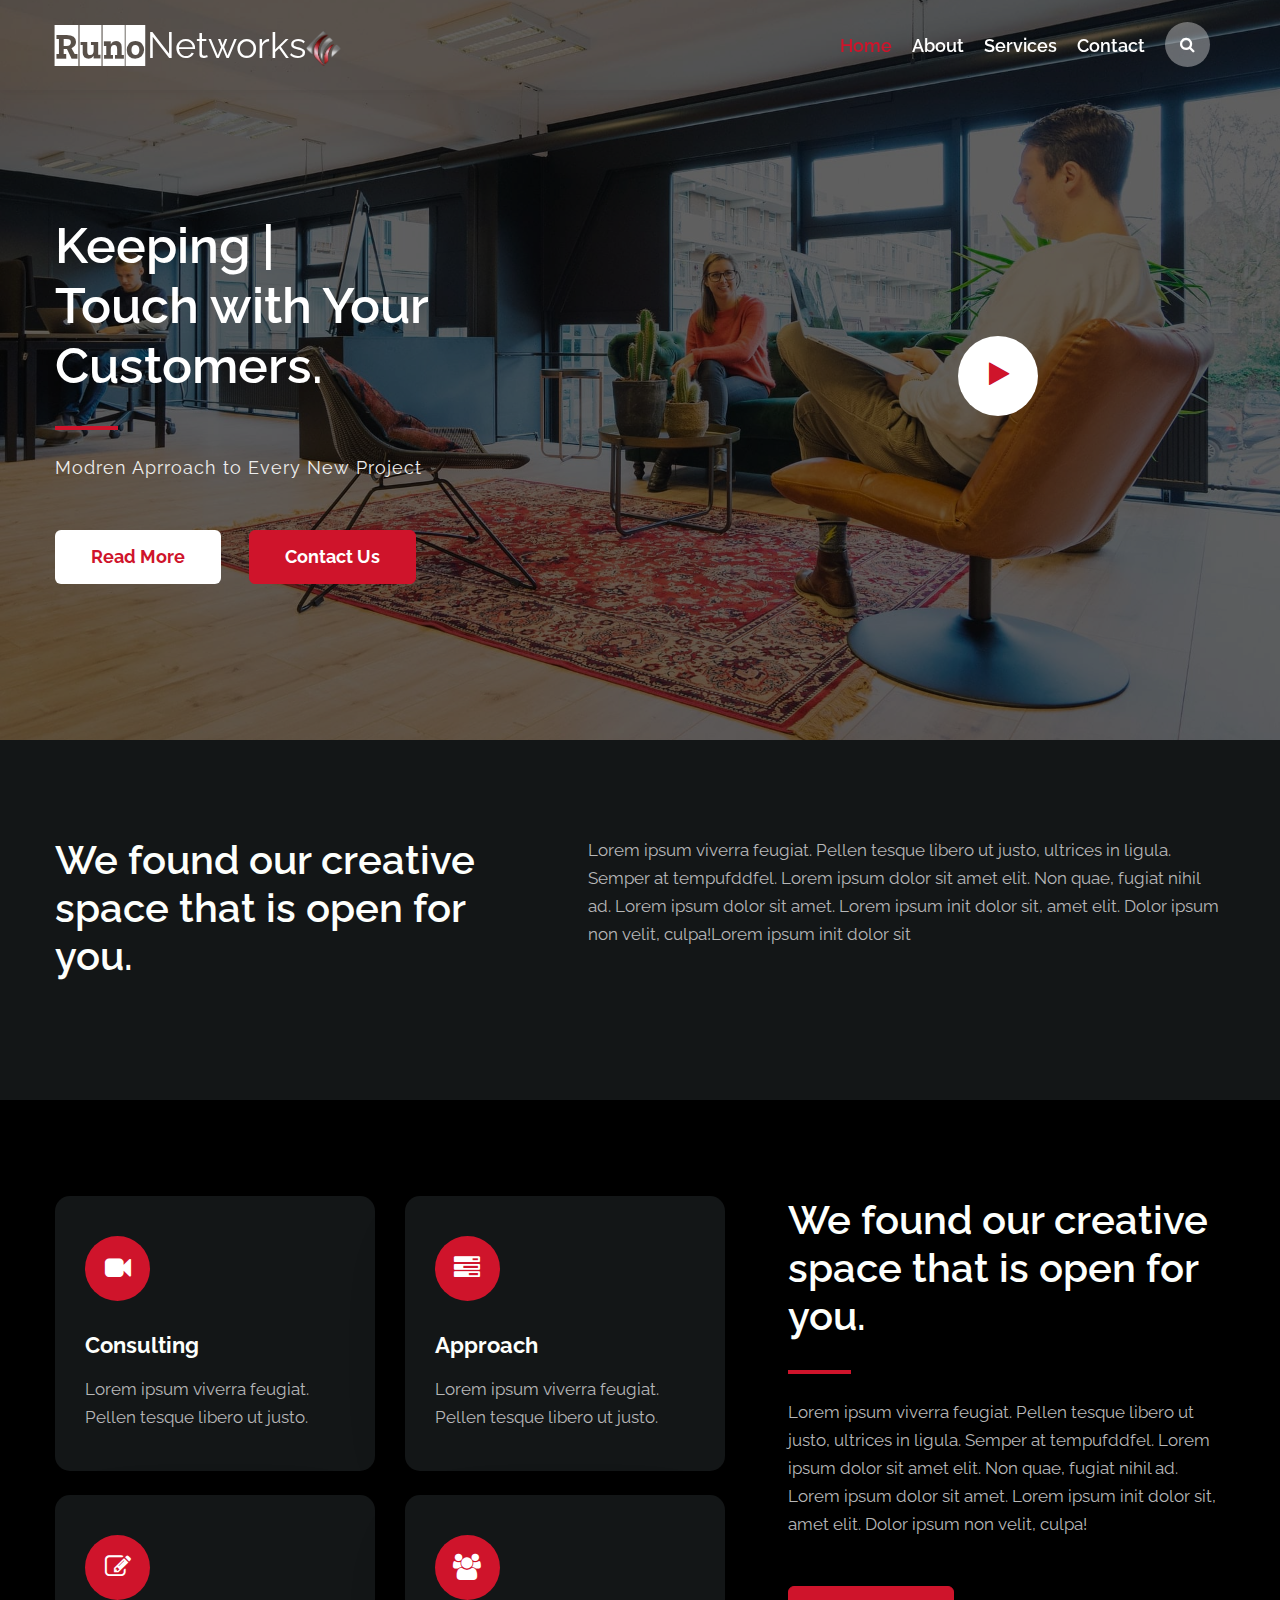
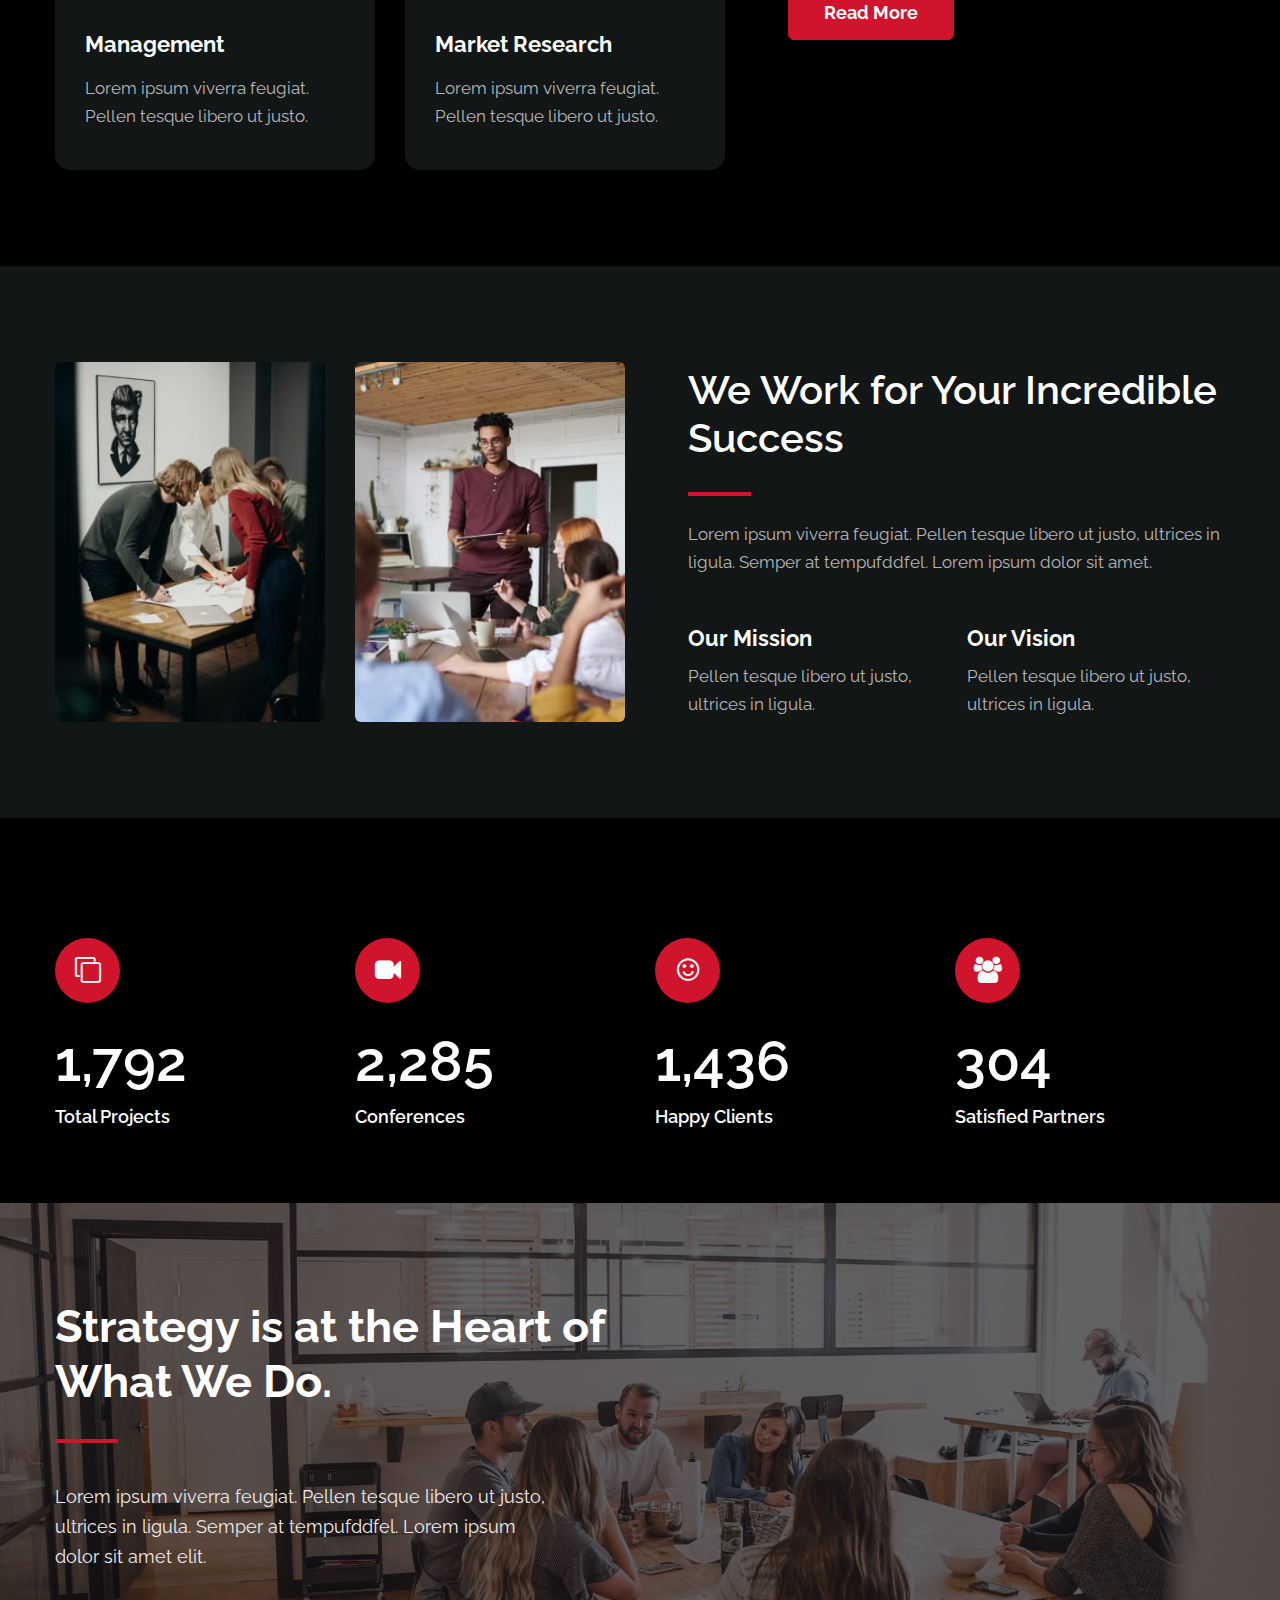
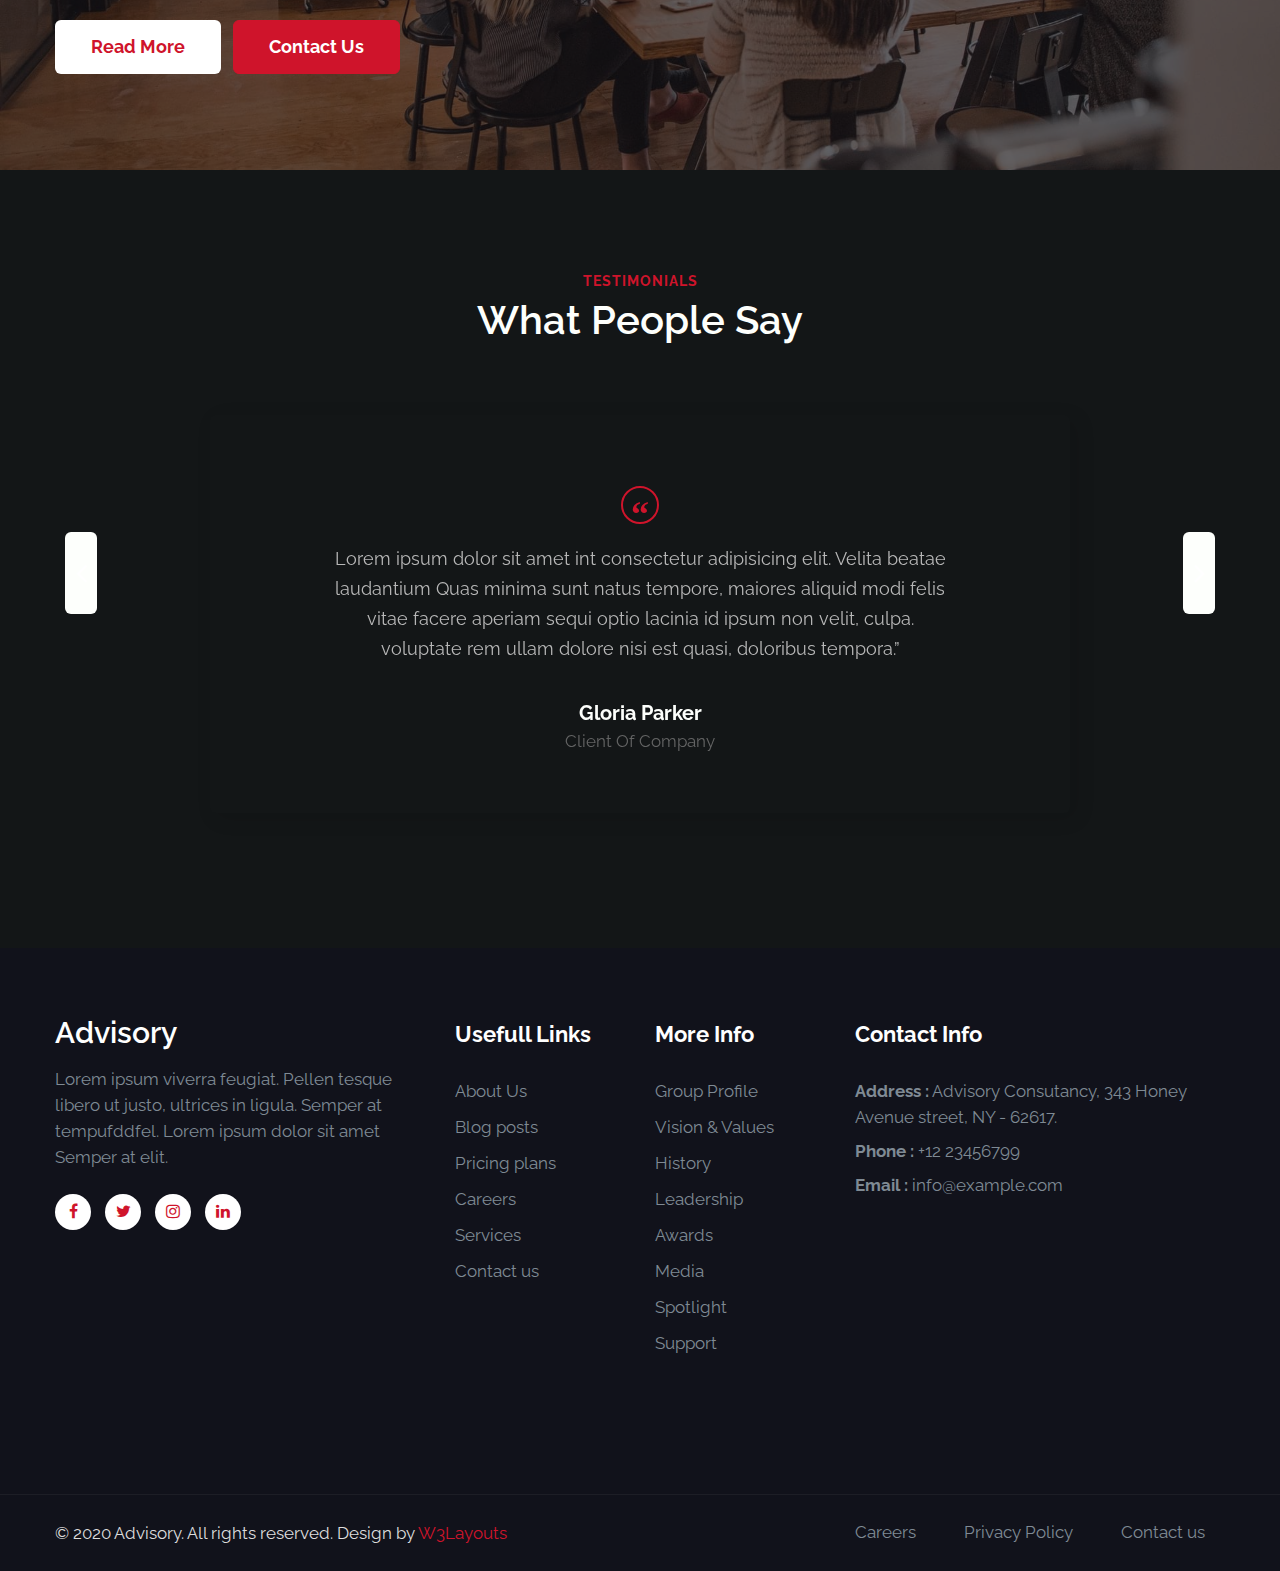
==== commit e900c68c: "añado la ubicacion en maps" ====
--- a/index.html
+++ b/index.html
@@ -529,7 +529,7 @@
 
                         <div class="map-iframe-ft mt-4">
                             <iframe
-                                src="https://www.google.com/maps/embed?pb=!1m18!1m12!1m3!1d317718.69319292053!2d-0.3817765050863085!3d51.528307984912544!2m3!1f0!2f0!3f0!3m2!1i1024!2i768!4f13.1!3m3!1m2!1s0x47d8a00baf21de75%3A0x52963a5addd52a99!2sLondon%2C+UK!5e0!3m2!1sen!2spl!4v1562654563739!5m2!1sen!2spl"
+                                src="https://www.google.com/maps/embed?pb=!1m14!1m12!1m3!1d7167.4797891947765!2d-98.36190870000001!3d26.074755700000015!2m3!1f0!2f0!3f0!3m2!1i1024!2i768!4f13.1!5e0!3m2!1ses-419!2smx!4v1621892007843!5m2!1ses-419!2smx"
                                 width="100%" height="400" frameborder="0" style="border: 0px;"
                                 allowfullscreen=""></iframe>
                         </div>
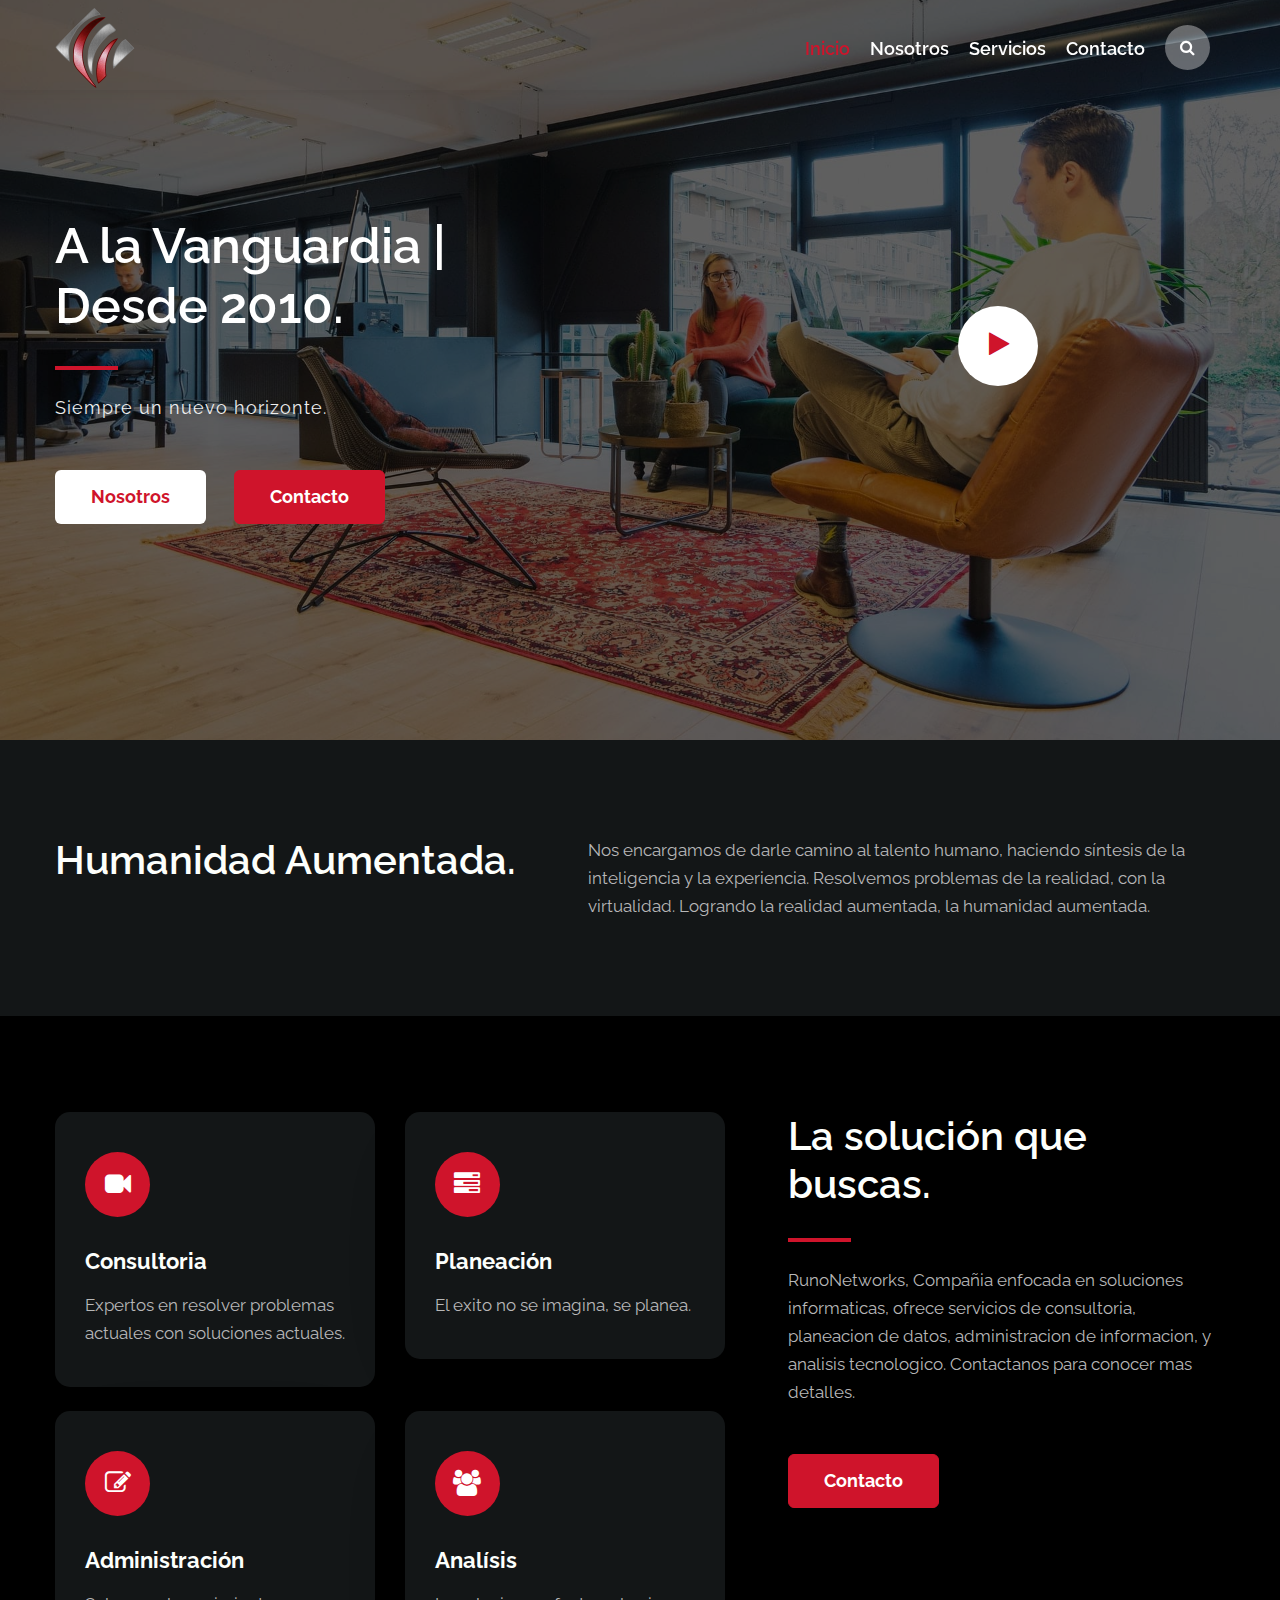
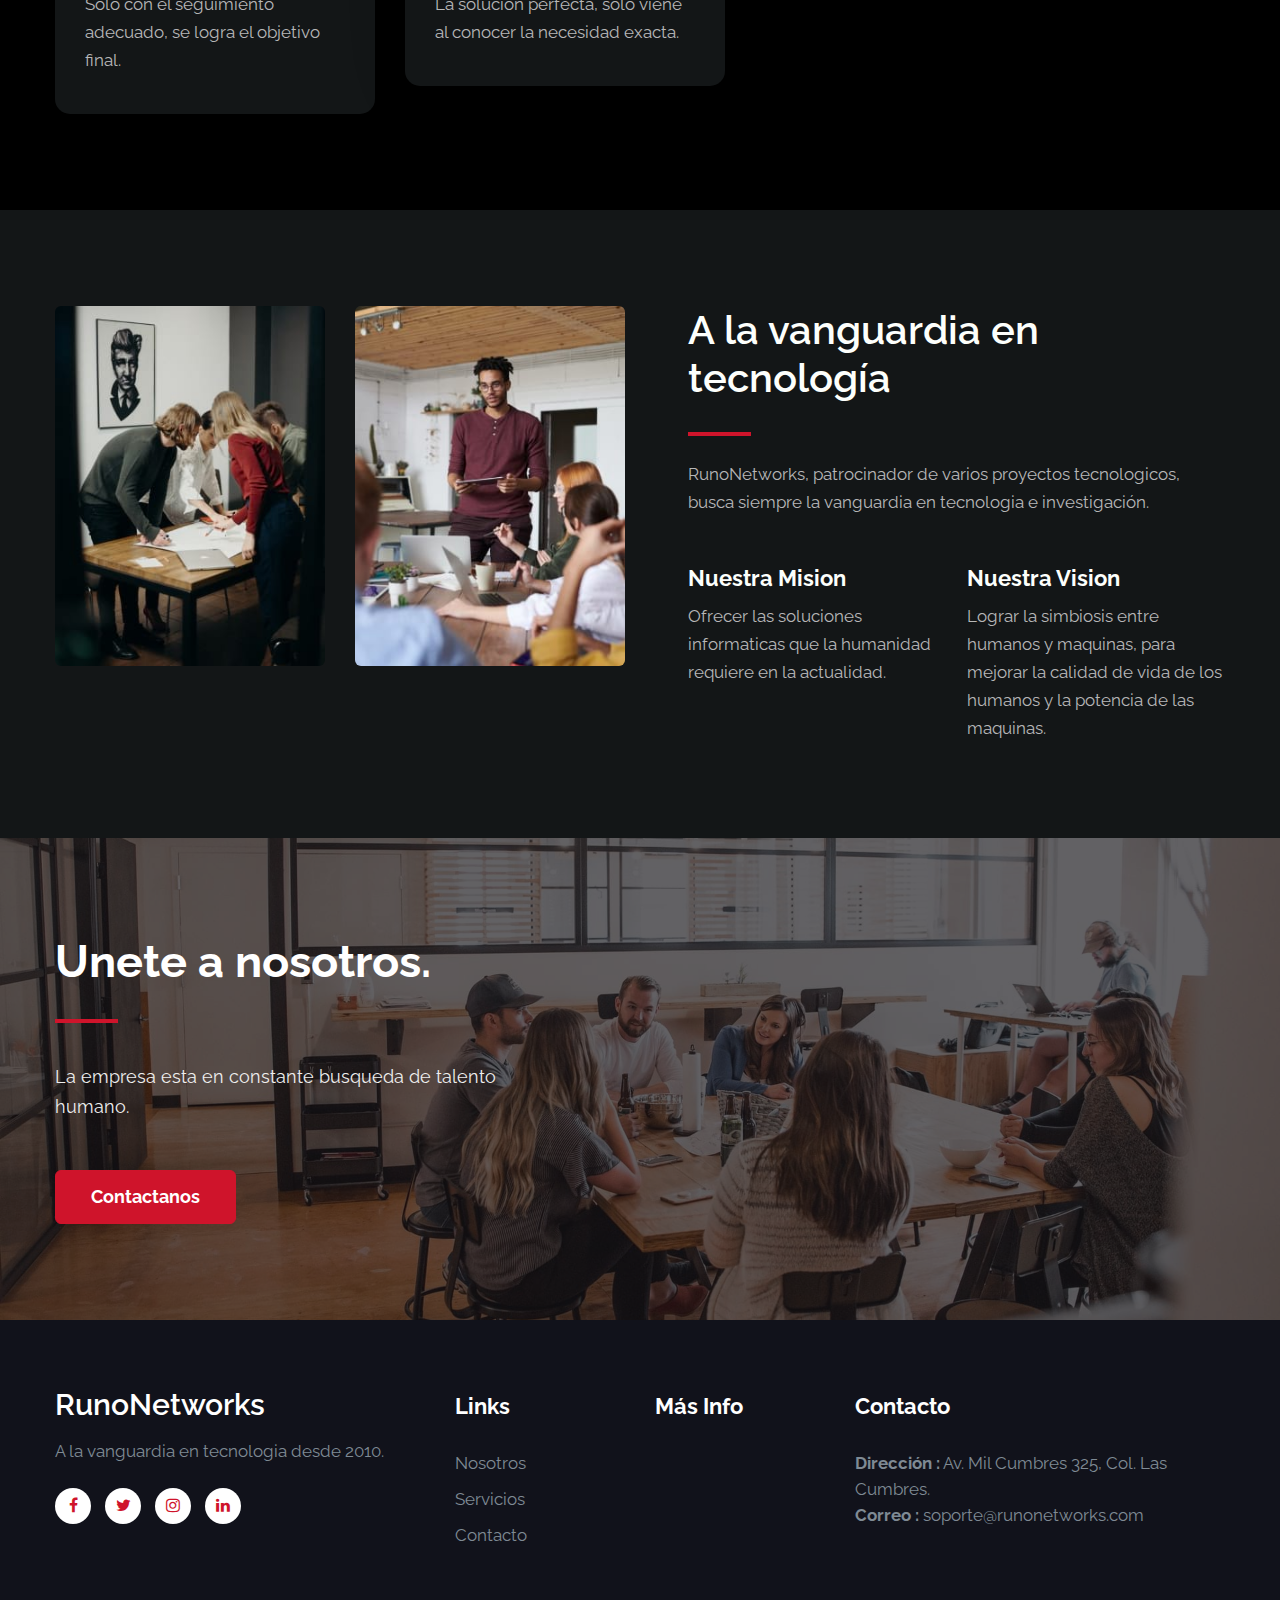
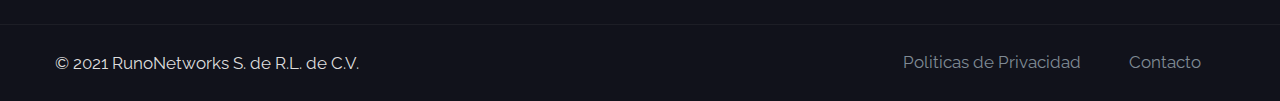
==== commit c6e1a32f: "*Index modificado, se relleno de texto. *A partir de esta informacion, completar las pestanas restan" ====
--- a/index.html
+++ b/index.html
@@ -9,7 +9,7 @@
     <!-- Required meta tags -->
     <meta charset="utf-8">
     <meta name="viewport" content="width=device-width, initial-scale=1, shrink-to-fit=no">
-    <title>Advisory a Corporate Category Bootstrap Responsive Website Template - Home : W3Layouts</title>
+    <title>RunoNetworks S. de R.L. de C.V.</title>
     <!--/google-fonts-->
     <link href="//fonts.googleapis.com/css2?family=Raleway:ital,wght@0,400;0,600;0,700;1,300;1,500&display=swap"
         rel="stylesheet">
@@ -26,11 +26,11 @@
     <header id="site-header" class="fixed-top">
         <div class="container">
             <nav class="navbar navbar-expand-lg stroke px-0">
-                <h1> <a class="navbar-brand" href="index.html">
-                        <span class="hny-log">Runo</span>Networks
-                    </a></h1>
+<!--                <h1> <a class="navbar-brand" href="index.html">-->
+<!--                        <span class="hny-log">Runo</span>Networks-->
+<!--                    </a></h1>-->
                 <a class="navbar-brand" href="#index.html">
-                    <img src="assets/images/runoLogo.png" style="height:35px;" />
+                    <img src="assets/images/logo.png" style="height:80px;" />
                 </a>
                 <button class="navbar-toggler  collapsed bg-gradient" type="button" data-toggle="collapse"
                     data-target="#navbarTogglerDemo02" aria-controls="navbarTogglerDemo02" aria-expanded="false"
@@ -42,17 +42,17 @@
                 <div class="collapse navbar-collapse" id="navbarTogglerDemo02">
                     <ul class="navbar-nav ml-auto">
                         <li class="nav-item active">
-                            <a class="nav-link" href="index.html">Home <span class="sr-only">(current)</span></a>
+                            <a class="nav-link" href="index.html">Inicio <span class="sr-only"></span></a>
                         </li>
                         <li class="nav-item">
-                            <a class="nav-link" href="about.html">About</a>
+                            <a class="nav-link" href="about.html">Nosotros</a>
                         </li>
                         <li class="nav-item">
-                            <a class="nav-link" href="services.html">Services</a>
+                            <a class="nav-link" href="services.html">Servicios</a>
                         </li>
 
                         <li class="nav-item">
-                            <a class="nav-link" href="contact.html">Contact</a>
+                            <a class="nav-link" href="contact.html">Contacto</a>
                         </li>
                         <!--/search-right-->
                         <div class="search-right">
@@ -102,14 +102,14 @@
         <div class="container py-lg-5 py-md-4 mt-lg-0 mt-5">
             <div class="row align-items-center py-lg-5 py-4 mt-4">
                 <div class="col-lg-6 col-sm-12 mt-lg-5">
-                    <h3 class="mb-4 title">Keeping <span class="type-js"><span class="text-js">You in</span></span><br>
-                        Touch with Your Customers.</h3>
+                    <h3 class="mb-4 title">A la Vanguardia <span class="type-js"><span class="text-js">en Tecnología</span></span><br>
+                        Desde 2010.</h3>
                     <div class="separatorhny"></div>
-                    <p>Modren Aprroach to Every New Project</p>
+                    <p>Siempre un nuevo horizonte.</p>
 
                     <div class="mt-md-5 mt-4 mb-lg-0 mb-4">
-                        <a href="about.html" class="btn btn-style btn-white mr-lg-4 mr-sm-3"> Read More</a>
-                        <a class="btn btn-primary btn-style" href="contact.html">Contact Us</a>
+                        <a href="about.html" class="btn btn-style btn-white mr-lg-4 mr-sm-3"> Nosotros</a>
+                        <a class="btn btn-primary btn-style" href="contact.html">Contacto</a>
 
 
                     </div>
@@ -125,7 +125,7 @@
 
                         <!-- dialog itself, mfp-hide class is required to make dialog hidden -->
                         <div id="small-dialog" class="zoom-anim-dialog mfp-hide">
-                            <iframe src="https://player.vimeo.com/video/326582338" frameborder="0"
+                            <iframe src="https://youtu.be/VLS2KL1hoo0" frameborder="0"
                                 allow="autoplay; fullscreen" allowfullscreen></iframe>
                         </div>
                         <!--//video-->
@@ -143,15 +143,13 @@
                 <div class="col-lg-5 content-1-left forms-25-info">
                     <div class="header-title">
                         <h3 class="hny-title mb-4">
-                            We found our creative space that is open for you.
+                            Humanidad Aumentada.
                         </h3>
                     </div>
                 </div>
                 <div class="col-lg-7 content-1-right pl-lg-5 mt-lg-0 mt-4">
-                    <p class="">Lorem ipsum viverra feugiat. Pellen tesque libero ut justo,
-                        ultrices in ligula. Semper at tempufddfel. Lorem ipsum dolor sit amet
-                        elit. Non quae, fugiat nihil ad. Lorem ipsum dolor sit amet. Lorem ipsum init
-                        dolor sit, amet elit. Dolor ipsum non velit, culpa!Lorem ipsum init dolor sit
+                    <p class="">Nos encargamos de darle camino al talento humano, haciendo síntesis de la inteligencia y la experiencia.
+Resolvemos problemas de la realidad, con la virtualidad. Logrando la realidad aumentada, la humanidad aumentada.
                     </p>
                 </div>
             </div>
@@ -167,44 +165,42 @@
                         <div class="col-md-6 grids-feature">
                             <div class="area-box">
                                 <span class="fa fa-video-camera"></span>
-                                <h4><a href="#feature" class="title-head">Consulting</a></h4>
-                                <p class="mt-3">Lorem ipsum viverra feugiat. Pellen tesque libero ut justo.</p>
+                                <h4><a href="#feature" class="title-head">Consultoria</a></h4>
+                                <p class="mt-3">Expertos en resolver problemas actuales con soluciones actuales.</p>
                             </div>
                         </div>
                         <div class="col-md-6 grids-feature mt-sm-0 mt-4">
                             <div class="area-box">
                                 <span class="fa fa-tasks"></span>
-                                <h4><a href="#feature" class="title-head">Approach</a></h4>
-                                <p class="mt-3">Lorem ipsum viverra feugiat. Pellen tesque libero ut justo.</p>
+                                <h4><a href="#feature" class="title-head">Planeación</a></h4>
+                                <p class="mt-3">El exito no se imagina, se planea.</p>
                             </div>
                         </div>
                         <div class="col-md-6 grids-feature mt-4">
                             <div class="area-box">
 
                                 <span class="fa fa-pencil-square-o"></span>
-                                <h4><a href="#feature" class="title-head">Management</a></h4>
-                                <p class="mt-3">Lorem ipsum viverra feugiat. Pellen tesque libero ut justo.</p>
+                                <h4><a href="#feature" class="title-head">Administración</a></h4>
+                                <p class="mt-3">Solo con el seguimiento adecuado, se logra el objetivo final.</p>
                             </div>
                         </div>
                         <div class="col-md-6 grids-feature mt-4">
                             <div class="area-box">
 
                                 <span class="fa fa-users"></span>
-                                <h4><a href="#feature" class="title-head">Market Research</a></h4>
-                                <p class="mt-3">Lorem ipsum viverra feugiat. Pellen tesque libero ut justo.</p>
+                                <h4><a href="#feature" class="title-head">Analísis</a></h4>
+                                <p class="mt-3">La solucion perfecta, solo viene al conocer la necesidad exacta.</p>
                             </div>
                         </div>
                     </div>
                     <!-- //feature-left-->
                 </div>
                 <div class="col-lg-5 features-rightthny mt-lg-0 mt-5 pl-lg-5">
-                    <h3 class="hny-title mb-4">We found our creative space that is open for you.</h3>
+                    <h3 class="hny-title mb-4">La solución que buscas.</h3>
                     <div class="separatorhny"></div>
-                    <p>Lorem ipsum viverra feugiat. Pellen tesque libero ut justo,
-                        ultrices in ligula. Semper at tempufddfel. Lorem ipsum dolor sit amet
-                        elit. Non quae, fugiat nihil ad. Lorem ipsum dolor sit amet. Lorem ipsum init
-                        dolor sit, amet elit. Dolor ipsum non velit, culpa!</p>
-                    <a class="btn btn-primary btn-style mt-md-5 mt-4" href="about.html">Read More</a>
+                    <p>RunoNetworks, Compañia enfocada en soluciones informaticas, ofrece servicios de consultoria, planeacion de datos, administracion de informacion,
+                       y analisis tecnologico. Contactanos para conocer mas detalles.</p>
+                    <a class="btn btn-primary btn-style mt-md-5 mt-4" href="contact.html">Contacto</a>
                 </div>
 
             </div>
@@ -221,27 +217,24 @@
                     <img src="assets/images/s2.jpg" alt="" class="img-fluid radius-image">
                 </div>
                 <div class="col-lg-6 about-right-faq align-self mt-lg-0 mt-sm-5 mt-4 pl-lg-5">
-                    <h3 class="hny-title mb-4">We Work for Your Incredible Success</h3>
+                    <h3 class="hny-title mb-4">A la vanguardia en tecnología</h3>
                     <div class="separatorhny"></div>
-                    <p class="">Lorem ipsum viverra feugiat. Pellen tesque libero ut justo,
-                        ultrices in ligula. Semper at tempufddfel. Lorem ipsum dolor sit amet.</p>
+                    <p class="">RunoNetworks, patrocinador de varios proyectos tecnologicos, busca siempre la vanguardia en tecnologia e investigación.</p>
                     <div class="two-grids mt-md-0 mt-md-5 mt-4">
                         <div class="grids_info">
-                            <h4>Our Mission</h4>
-                            <p class="">Pellen tesque libero ut justo,
-                                ultrices in ligula.</p>
+                            <h4>Nuestra Mision</h4>
+                            <p class="">Ofrecer las soluciones informaticas que la humanidad requiere en la actualidad.</p>
                         </div>
                         <div class="grids_info">
-                            <h4>Our Vision</h4>
-                            <p class="">Pellen tesque libero ut justo,
-                                ultrices in ligula.</p>
+                            <h4>Nuestra Vision</h4>
+                            <p class="">Lograr la simbiosis entre humanos y maquinas, para mejorar la calidad de vida de los humanos y la potencia de las maquinas.</p>
                         </div>
                     </div>
                 </div>
             </div>
         </div>
     </section>
-    <!-- stats -->
+    <!-- stats
     <section class="w3_stats py-5" id="stats">
         <div class="container py-md-4">
             <div class="w3-stats">
@@ -279,7 +272,7 @@
             </div>
         </div>
     </section>
-    <!-- //stats -->
+     //stats -->
     <!--blog post-->
     <!--comento blogpost debido a que no tiene ninguna funcionalidad ya que esta ligada a la funcion del cms de wordpress-->
     <!--
@@ -360,122 +353,16 @@
     <div class="middle py-5">
         <div class="container py-md-4">
             <div class="welcome-left text-left py-lg-4">
-                <h3 class="hny-title mb-4">Strategy is at the
-                    Heart of What We Do.</h3>
+                <h3 class="hny-title mb-4">Unete a nosotros.</h3>
                 <div class="separatorhny"></div>
-                <p class="pr-lg-5 mr-lg-5">Lorem ipsum viverra feugiat. Pellen tesque libero ut justo, ultrices in
-                    ligula. Semper at
-                    tempufddfel. Lorem ipsum dolor sit amet elit.</p>
-                <a href="about.html" class="btn btn-style btn-white mt-sm-5 mt-4 mr-2">Read More</a>
-                <a href="contact.html" class="btn btn-style btn-primary mt-sm-5 mt-4">Contact Us</a>
+                <p class="pr-lg-5 mr-lg-5">La empresa esta en constante busqueda de talento humano.</p>
+<!--                <a href="about.html" class="btn btn-style btn-white mt-sm-5 mt-4 mr-2">Read More</a>-->
+                <a href="contact.html" class="btn btn-style btn-primary mt-sm-5 mt-4">Contactanos</a>
             </div>
         </div>
     </div>
     <!-- //middle -->
-    <!-- testimonials -->
-    <section class="w3l-clients-1" id="testimonials">
-        <!-- /grids -->
-        <div class="cusrtomer-layout py-5">
-            <div class="container py-lg-5 py-md-4">
-                <div class="heading align-self text-center">
-                    <h6 class="sub-titlehny">Testimonials</h6>
-                    <h3 class="hny-title mb-md-5 mb-4">What People Say</h3>
-                </div>
-                <!-- /grids -->
-                <div class="testimonial-row">
-                    <div id="owl-demo1" class="owl-two owl-carousel owl-theme mb-md-3 mb-sm-5 mb-4">
-                        <div class="item">
-                            <div class="testimonial-content">
-                                <div class="testimonial">
-                                    <div class="test-img">
-                                        <img src="assets/images/team1.jpg" class="img-fluid" alt="client-img">
-                                    </div>
-                                    <blockquote>
-                                        <q>Lorem ipsum dolor sit amet int consectetur adipisicing elit. Velita beatae
-                                            laudantium Quas minima sunt natus tempore, maiores aliquid modi felis vitae
-                                            facere aperiam sequi optio lacinia id ipsum non velit, culpa.
-                                            voluptate rem ullam dolore nisi est quasi, doloribus tempora.</q>
-                                    </blockquote>
-                                    <div class="testi-des">
-                                        <div class="peopl align-self">
-                                            <h3>Gloria Parker</h3>
-                                            <p class="indentity">Client Of Company </p>
-                                        </div>
-                                    </div>
-                                </div>
-                            </div>
-                        </div>
-                        <div class="item">
-                            <div class="testimonial-content">
-                                <div class="testimonial">
-                                    <div class="test-img"><img src="assets/images/team2.jpg" class="img-fluid"
-                                            alt="client-img">
-                                    </div>
-                                    <blockquote>
-                                        <q>Lorem ipsum dolor sit amet int consectetur adipisicing elit. Velita beatae
-                                            laudantium Quas minima sunt natus tempore, maiores aliquid modi felis vitae
-                                            facere aperiam sequi optio lacinia id ipsum non velit, culpa.
-                                            voluptate rem ullam dolore nisi est quasi, doloribus tempora.</q>
-                                    </blockquote>
-                                    <div class="testi-des">
-                                        <div class="peopl align-self">
-                                            <h3>Tommy sakura</h3>
-                                            <p class="indentity">Client Of Company </p>
-                                        </div>
-                                    </div>
-                                </div>
-                            </div>
-                        </div>
-                        <div class="item">
-                            <div class="testimonial-content">
-                                <div class="testimonial">
-                                    <div class="test-img"><img src="assets/images/team3.jpg" class="img-fluid"
-                                            alt="client-img">
-                                    </div>
-                                    <blockquote>
-                                        <q>Lorem ipsum dolor sit amet int consectetur adipisicing elit. Velita beatae
-                                            laudantium Quas minima sunt natus tempore, maiores aliquid modi felis vitae
-                                            facere aperiam sequi optio lacinia id ipsum non velit, culpa.
-                                            voluptate rem ullam dolore nisi est quasi, doloribus tempora.</q>
-                                    </blockquote>
-                                    <div class="testi-des">
-                                        <div class="peopl align-self">
-                                            <h3>Bruce Bailey </h3>
-                                            <p class="indentity">Client Of Company </p>
-                                        </div>
-                                    </div>
-                                </div>
-                            </div>
-                        </div>
-                        <div class="item">
-                            <div class="testimonial-content">
-                                <div class="testimonial">
-                                    <div class="test-img"><img src="assets/images/team4.jpg" class="img-fluid"
-                                            alt="client-img">
-                                    </div>
-                                    <blockquote>
-                                        <q>Lorem ipsum dolor sit amet int consectetur adipisicing elit. Velita beatae
-                                            laudantium Quas minima sunt natus tempore, maiores aliquid modi felis vitae
-                                            facere aperiam sequi optio lacinia id ipsum non velit, culpa.
-                                            voluptate rem ullam dolore nisi est quasi, doloribus tempora.</q>
-                                    </blockquote>
-                                    <div class="testi-des">
-                                        <div class="peopl align-self">
-                                            <h3>Ruth Edwards</h3>
-                                            <p class="indentity">Client Of Company </p>
-                                        </div>
-                                    </div>
-                                </div>
-                            </div>
-                        </div>
-                    </div>
-                </div>
-            </div>
-            <!-- /grids -->
-        </div>
-        <!-- //grids -->
-    </section>
-    <!-- //testimonials -->
+
 
     <!-- footer -->
     <section class="w3l-footer-29-main">
@@ -484,10 +371,9 @@
                 <div class="row footer-top-29">
                     <div class="col-lg-4 col-md-6 col-sm-7 footer-list-29 footer-1 pr-lg-5">
                         <div class="footer-logo mb-3">
-                            <a class="navbar-brand" href="index.html">Advisory</a>
-                        </div>
-                        <p>Lorem ipsum viverra feugiat. Pellen tesque libero ut justo, ultrices in ligula. Semper at
-                            tempufddfel. Lorem ipsum dolor sit amet Semper at elit.</p>
+                            <a class="navbar-brand" href="index.html">RunoNetworks</a>
+                        </div>
+                        <p>A la vanguardia en tecnologia desde 2010.</p>
                         <div class="main-social-footer-29 mt-4">
                             <a href="#facebook" class="facebook"><span class="fa fa-facebook"></span></a>
                             <a href="#twitter" class="twitter"><span class="fa fa-twitter"></span></a>
@@ -498,40 +384,40 @@
                     <div class="col-lg-2 col-md-6 col-sm-5 col-6 footer-list-29 footer-2 mt-sm-0 mt-5">
 
                         <ul>
-                            <h6 class="footer-title-29">Usefull Links</h6>
-                            <li><a href="about.html">About Us</a></li>
-                            <li><a href="blog.html"> Blog posts</a></li>
-                            <li><a href="#pricing"> Pricing plans</a></li>
-                            <li><a href="#careers"> Careers</a></li>
-                            <li><a href="services.html">Services</a></li>
-                            <li><a href="contact.html">Contact us</a></li>
+                            <h6 class="footer-title-29">Links</h6>
+                            <li><a href="about.html">Nosotros</a></li>
+<!--                            <li><a href="blog.html"> Blog posts</a></li>-->
+<!--                            <li><a href="#pricing"> Pricing plans</a></li>-->
+<!--                            <li><a href="#careers"> Careers</a></li>-->
+                            <li><a href="services.html">Servicios</a></li>
+                            <li><a href="contact.html">Contacto</a></li>
                         </ul>
                     </div>
                     <div class="col-lg-2 col-md-6 col-sm-5 col-6 footer-list-29 footer-3 mt-lg-0 mt-5">
-                        <h6 class="footer-title-29">More Info</h6>
+                        <h6 class="footer-title-29">Más Info</h6>
                         <ul>
-                            <li><a href="#profile">Group Profile</a></li>
-                            <li><a href="#vision">Vision & Values</a></li>
-                            <li><a href="#history">History</a></li>
-                            <li><a href="#leader">Leadership</a></li>
-                            <li><a href="#award">Awards</a></li>
-                            <li><a href="#media"> Media</a></li>
-                            <li><a href="#spotlight">Spotlight</a></li>
-                            <li><a href="#support"> Support</a></li>
+<!--                            <li><a href="#profile">Group Profile</a></li>-->
+<!--                            <li><a href="#vision">Vision & Values</a></li>-->
+<!--                            <li><a href="#history">History</a></li>-->
+<!--                            <li><a href="#leader">Leadership</a></li>-->
+<!--                            <li><a href="#award">Awards</a></li>-->
+<!--                            <li><a href="#media"> Media</a></li>-->
+<!--                            <li><a href="#spotlight">Spotlight</a></li>-->
+<!--                            <li><a href="#support"> Support</a></li>-->
                         </ul>
 
                     </div>
                     <div class="col-lg-4 col-md-6 col-sm-7 footer-list-29 footer-4 mt-lg-0 mt-5">
-                        <h6 class="footer-title-29">Contact Info </h6>
-                        <p><strong>Address :</strong> Advisory Consutancy, 343 Honey Avenue street, NY - 62617.</p>
-                        <p class="my-2"><strong>Phone :</strong> <a href="tel:+12 23456799">+12 23456799</a></p>
-                        <p><strong>Email :</strong> <a href="mailto:info@example.com">info@example.com</a></p>
+                        <h6 class="footer-title-29">Contacto</h6>
+                        <p><strong>Dirección :</strong> Av. Mil Cumbres 325, Col. Las Cumbres.</p>
+<!--                        <p class="my-2"><strong>Telefono :</strong> <a href="tel:+12 23456799">+52 8992184235</a></p>-->
+                        <p><strong>Correo :</strong> <a href="mailto:soporte@runonetworks.com">soporte@runonetworks.com</a></p>
 
                         <div class="map-iframe-ft mt-4">
-                            <iframe
-                                src="https://www.google.com/maps/embed?pb=!1m14!1m12!1m3!1d7167.4797891947765!2d-98.36190870000001!3d26.074755700000015!2m3!1f0!2f0!3f0!3m2!1i1024!2i768!4f13.1!5e0!3m2!1ses-419!2smx!4v1621892007843!5m2!1ses-419!2smx"
-                                width="100%" height="400" frameborder="0" style="border: 0px;"
-                                allowfullscreen=""></iframe>
+<!--                            <iframe-->
+<!--                                src="https://www.google.com/maps/embed?pb=!1m14!1m12!1m3!1d7167.4797891947765!2d-98.36190870000001!3d26.074755700000015!2m3!1f0!2f0!3f0!3m2!1i1024!2i768!4f13.1!5e0!3m2!1ses-419!2smx!4v1621892007843!5m2!1ses-419!2smx"-->
+<!--                                width="100%" height="400" frameborder="0" style="border: 0px;"-->
+<!--                                allowfullscreen=""></iframe>-->
                         </div>
                     </div>
                 </div>
@@ -544,15 +430,13 @@
     <section class="w3l-copyright">
         <div class="container">
             <div class="row bottom-copies">
-                <p class="col-lg-8 copy-footer-29">© 2020 Advisory. All rights reserved. Design by <a
-                        href="https://w3layouts.com/" target="_blank">
-                        W3Layouts</a></p>
+                <p class="col-lg-8 copy-footer-29">© 2021 RunoNetworks S. de R.L. de C.V.</p>
 
                 <div class="col-lg-4 footer-list-29">
                     <ul class="d-flex text-lg-right">
-                        <li><a href="#careers"> Careers</a></li>
-                        <li class="mx-lg-5 mx-md-4 mx-3"><a href="#privacymy-lg-0 my-4">Privacy Policy</a></li>
-                        <li><a href="contact.html">Contact us</a></li>
+<!--                        <li><a href="#careers"> Careers</a></li>-->
+                        <li class="mx-lg-5 mx-md-4 mx-3"><a href="#privacymy-lg-0 my-4">Politicas de Privacidad</a></li>
+                        <li><a href="contact.html">Contacto</a></li>
                     </ul>
                 </div>
 
